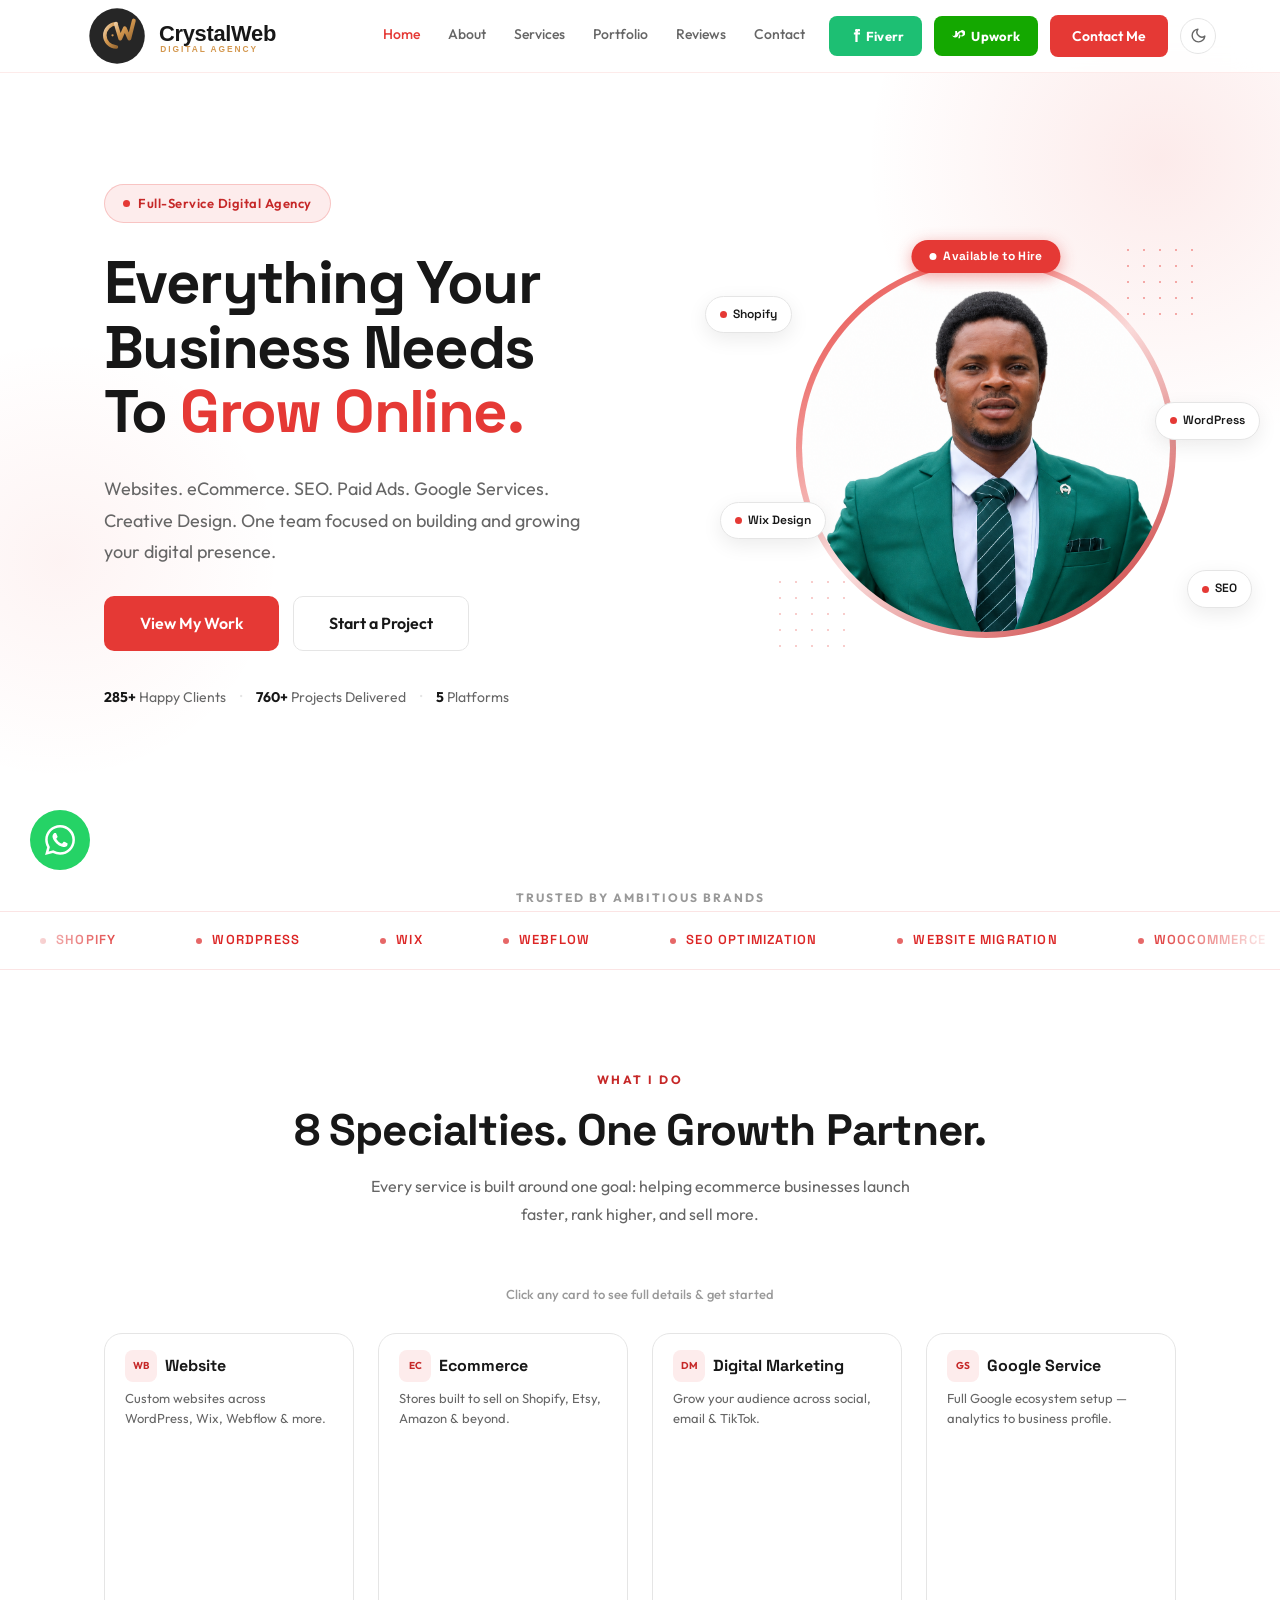
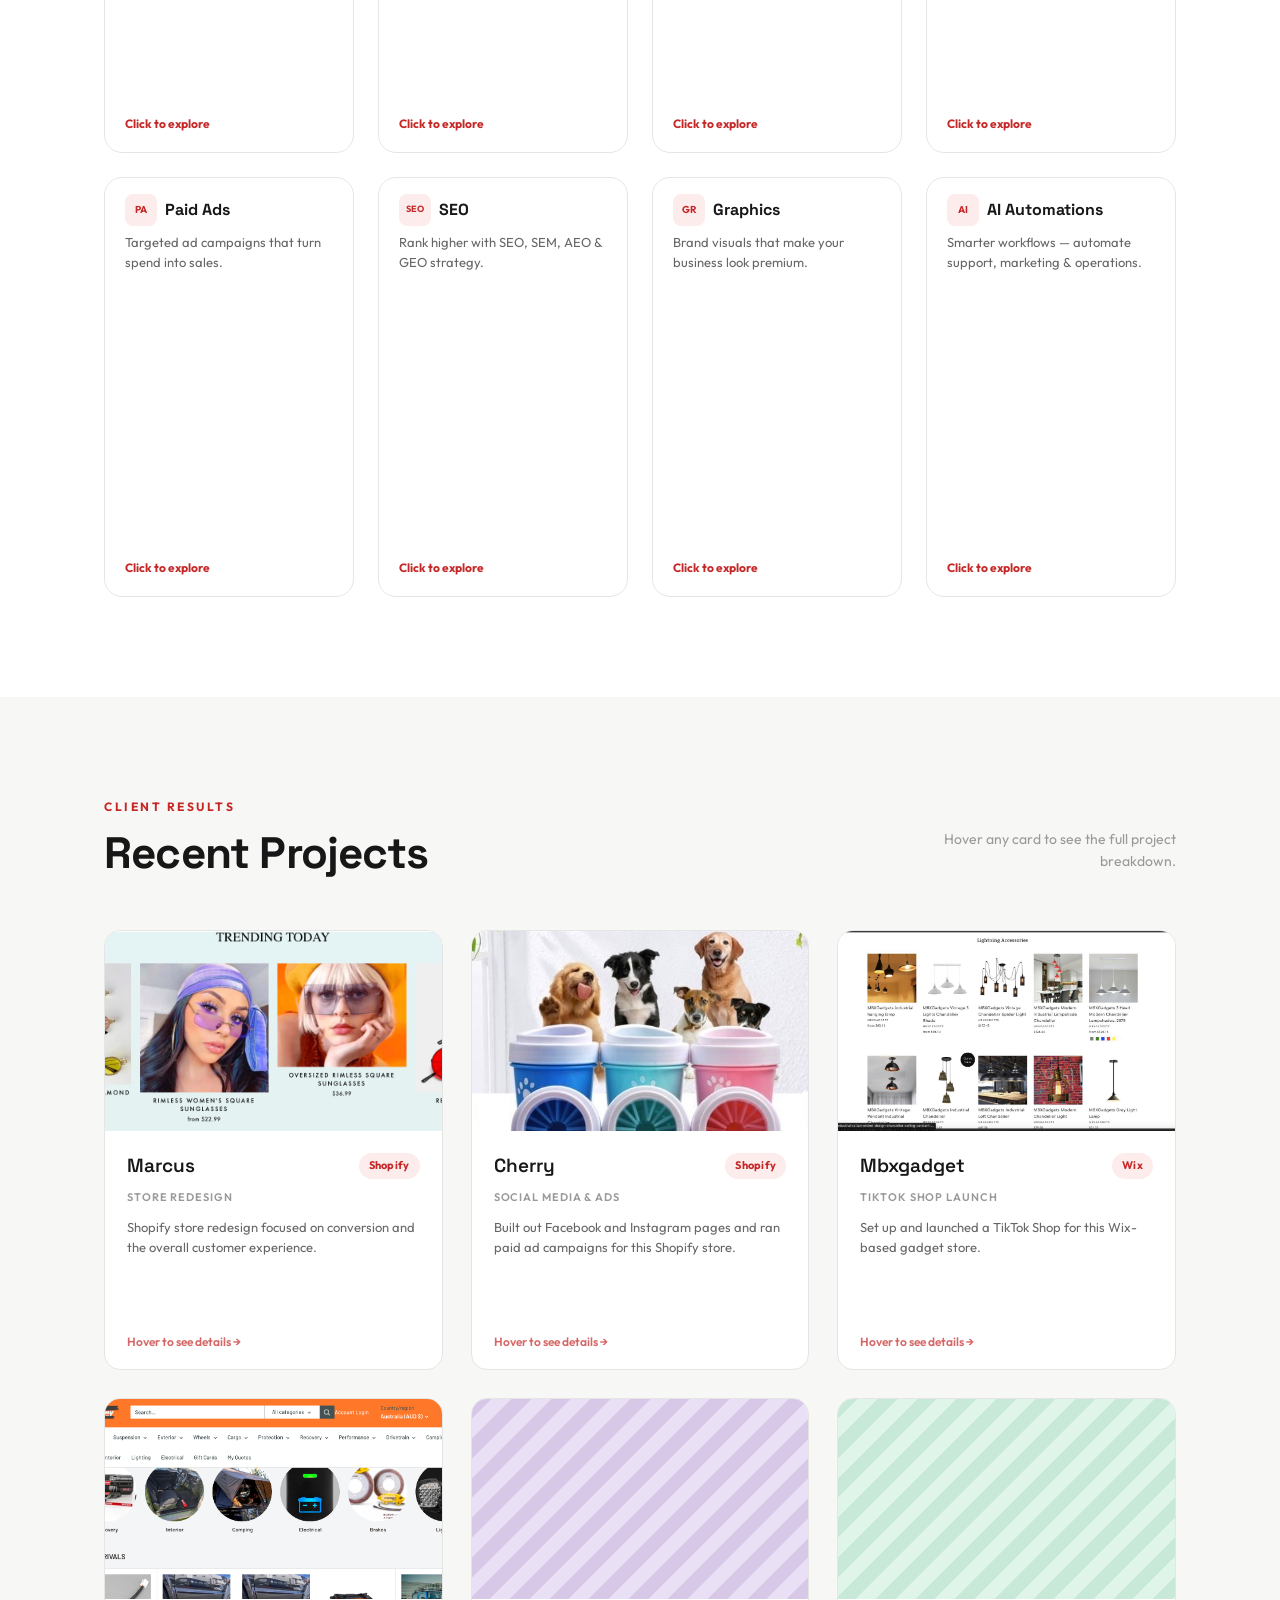
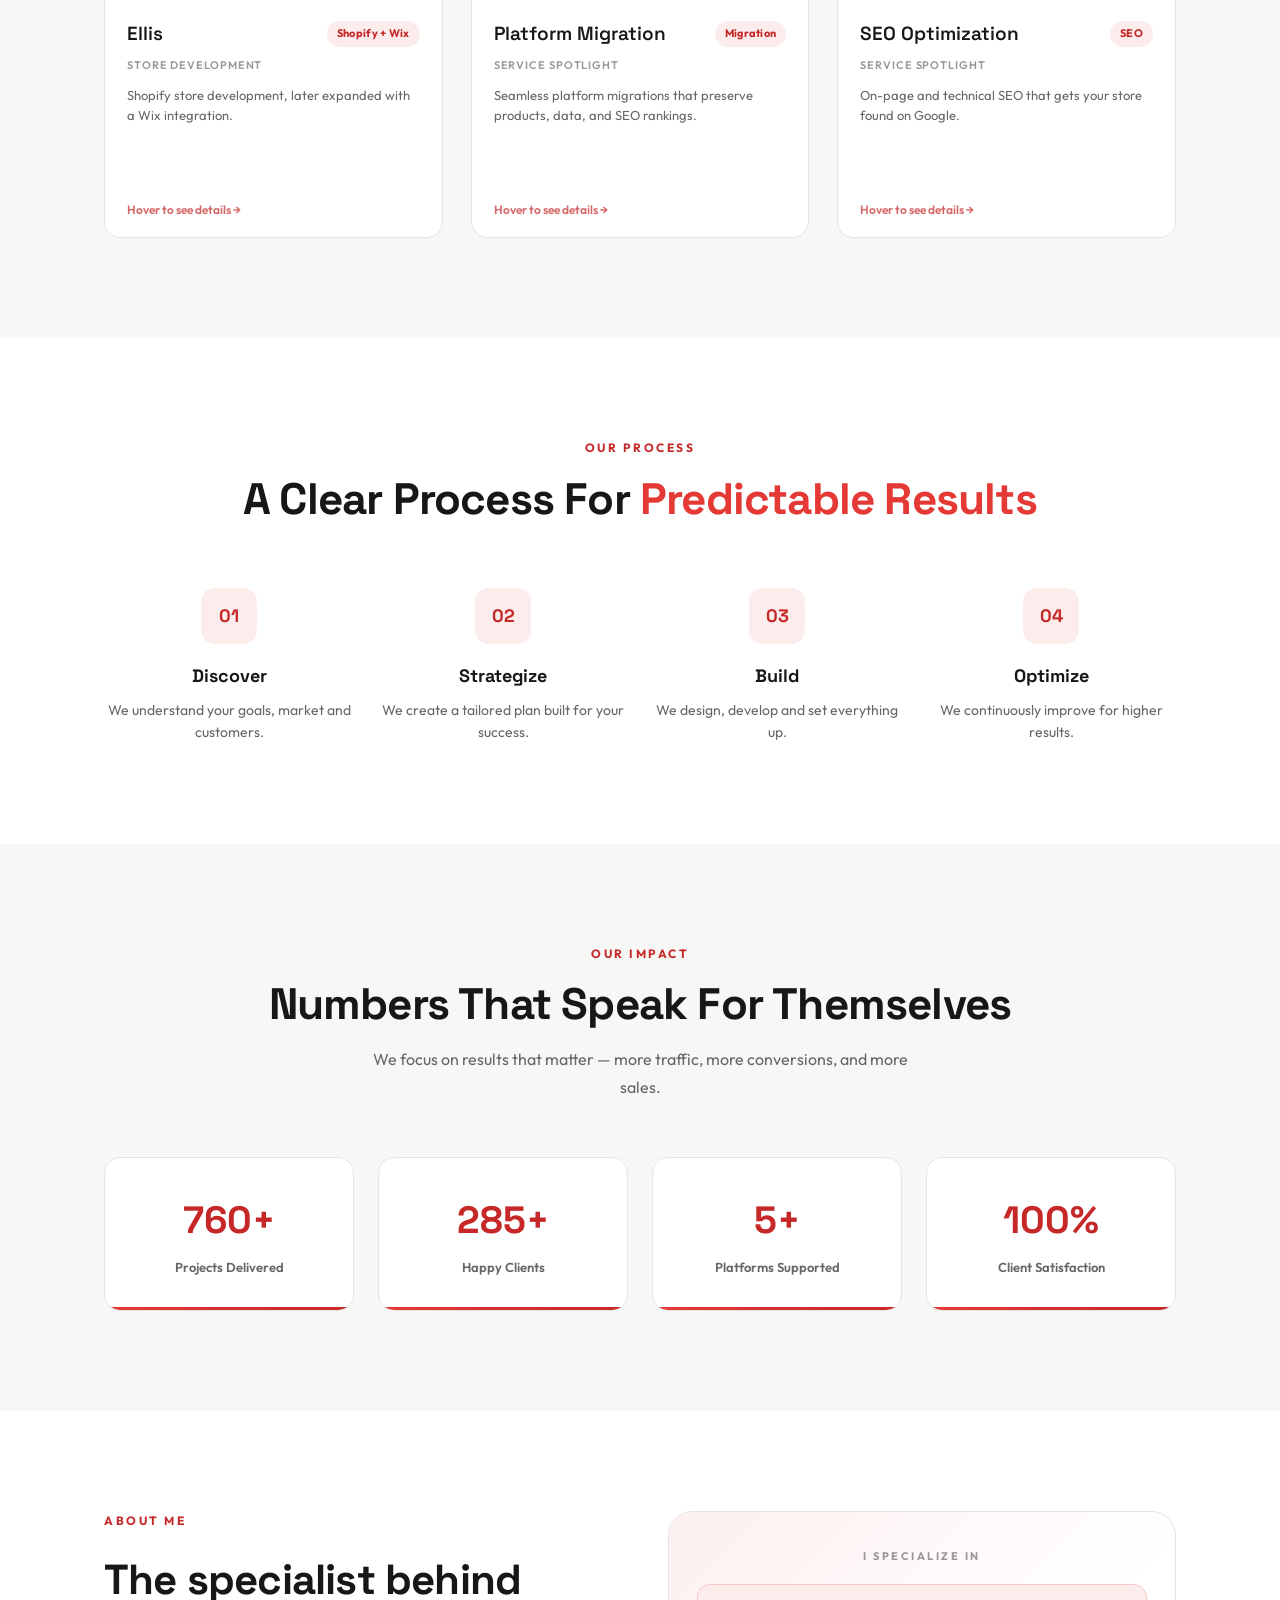
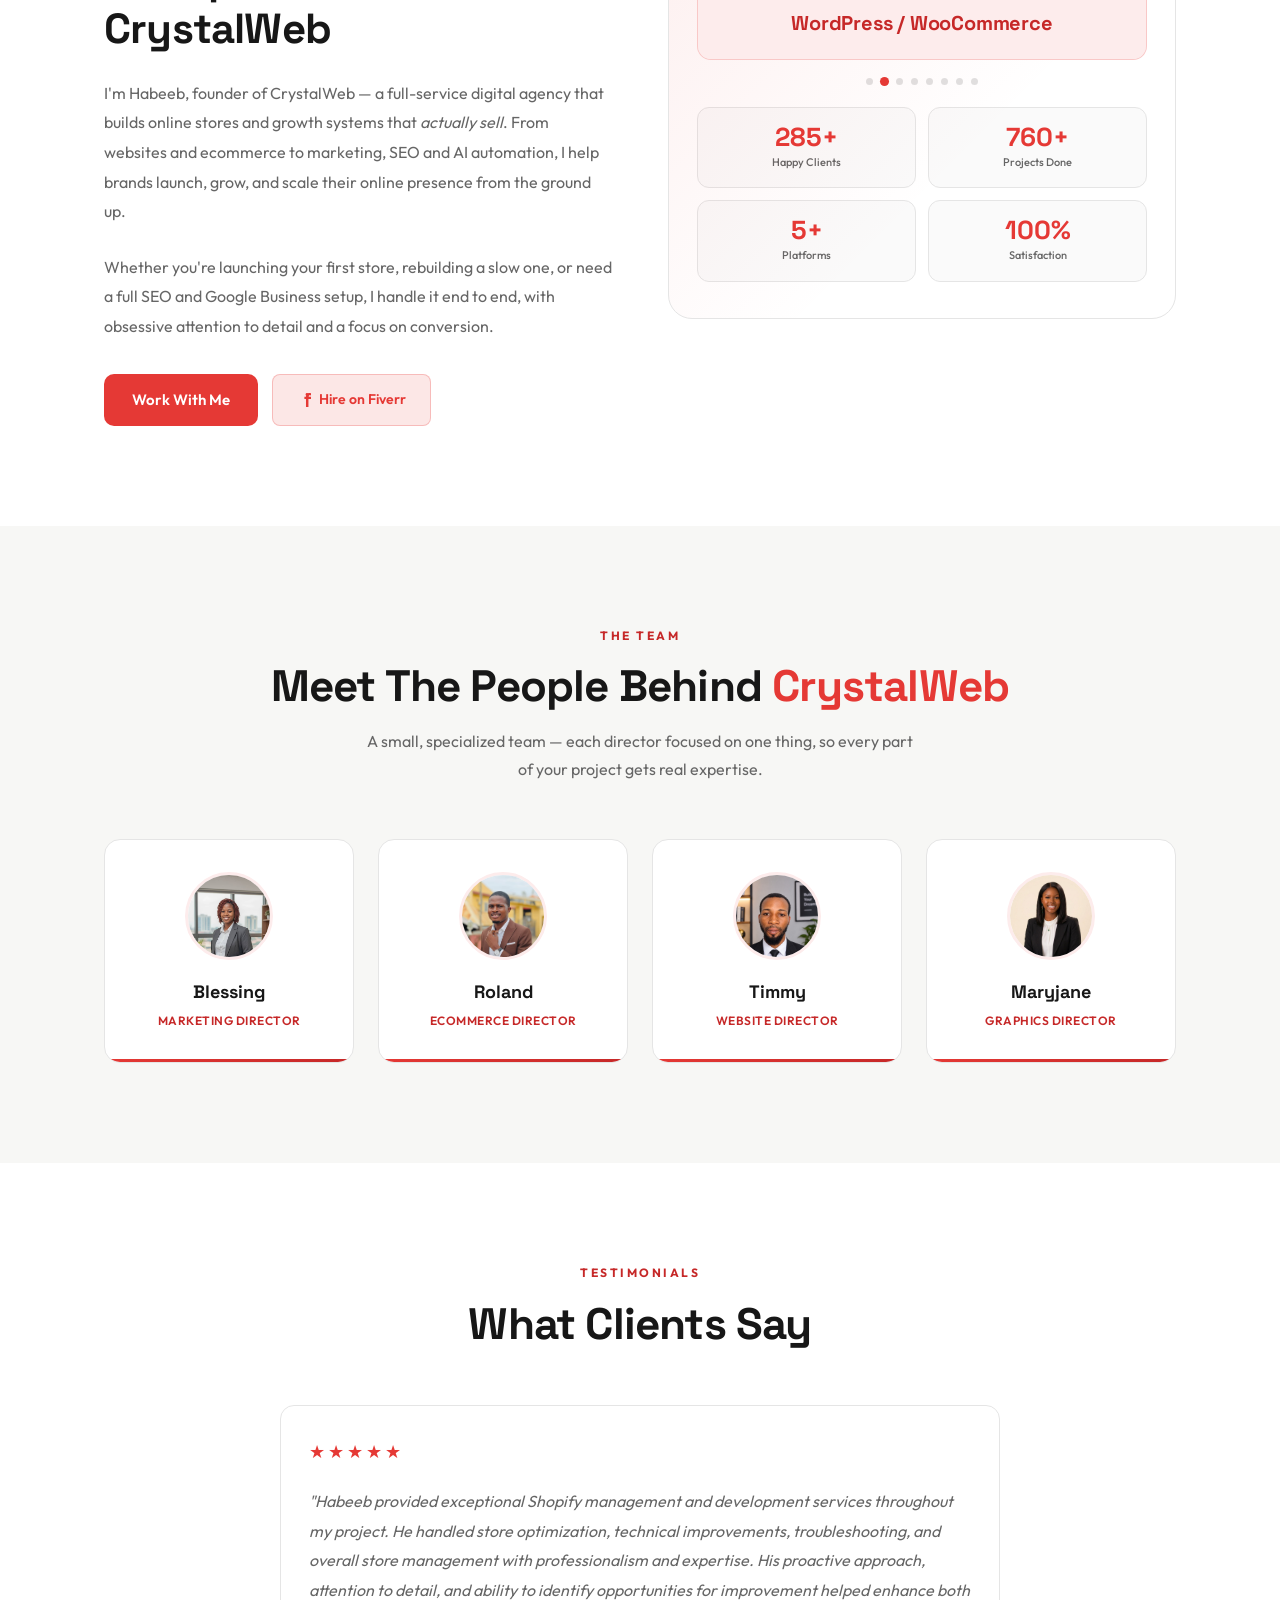
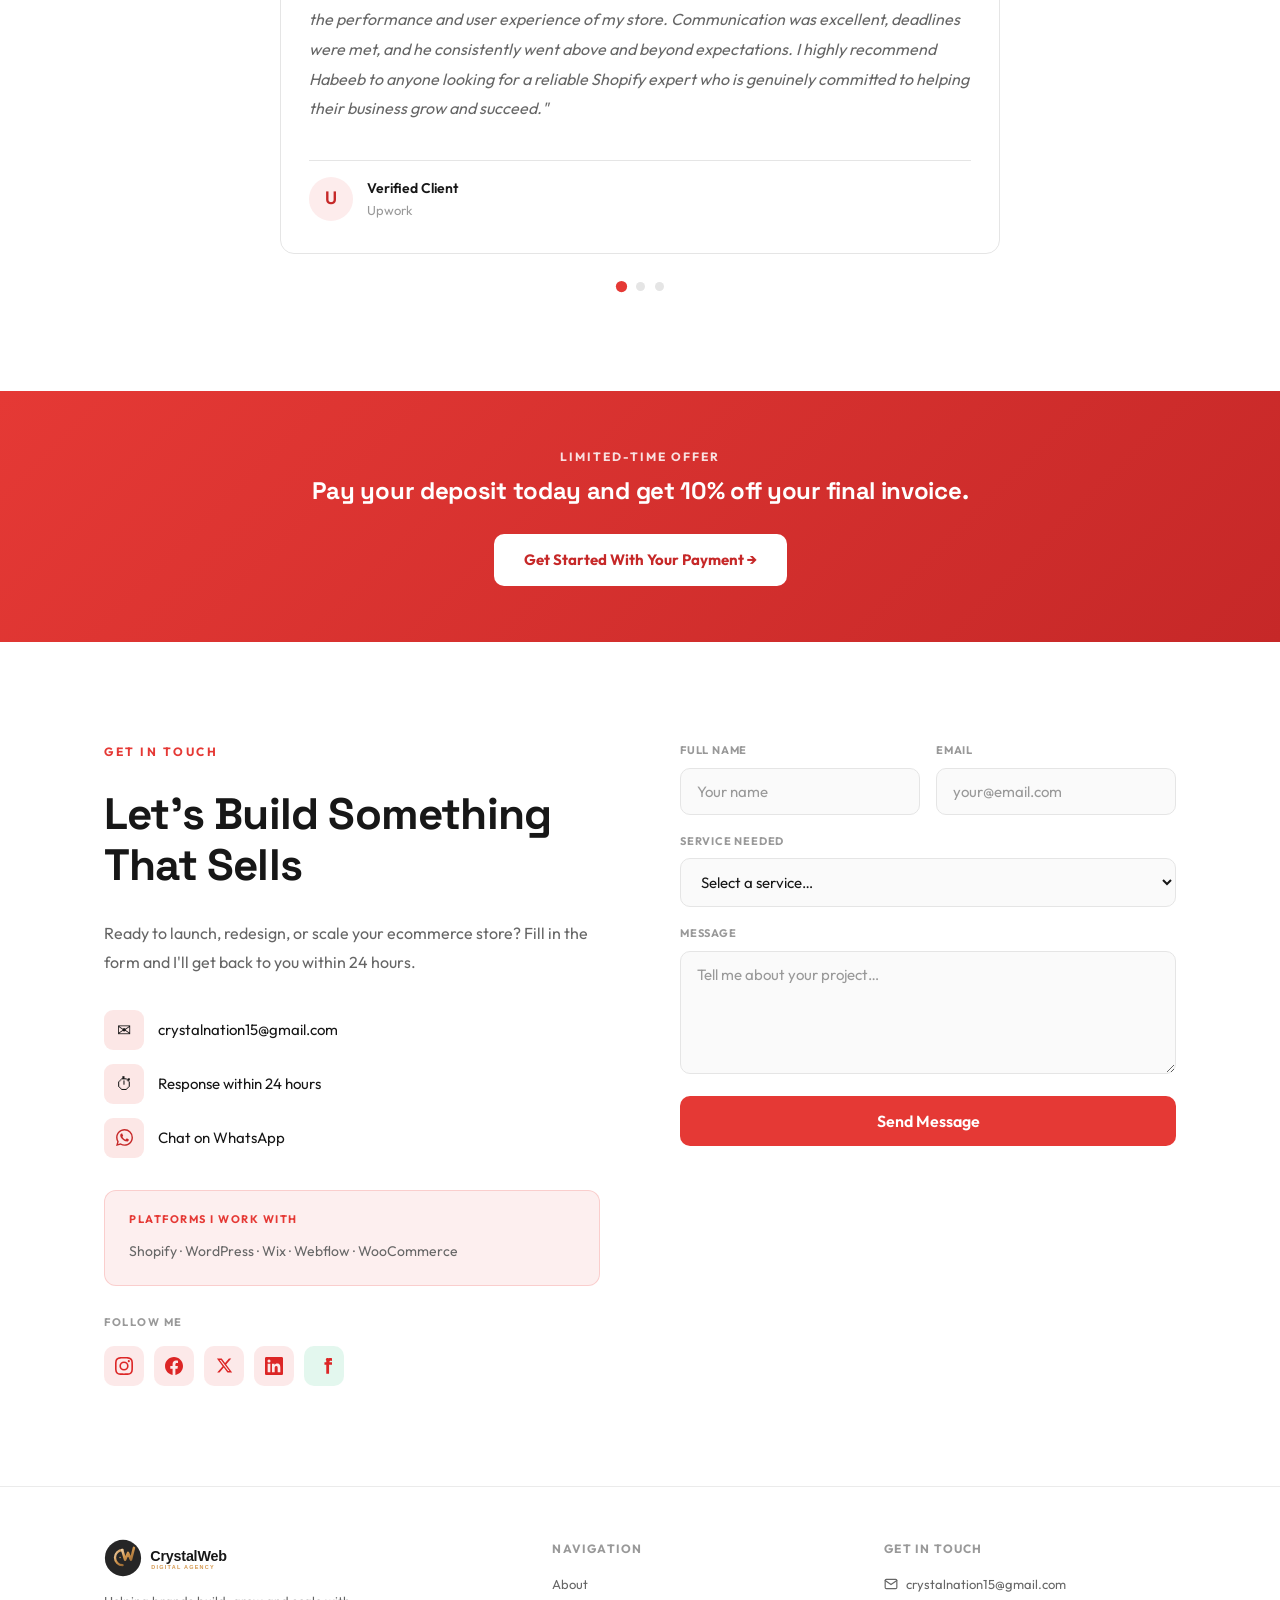
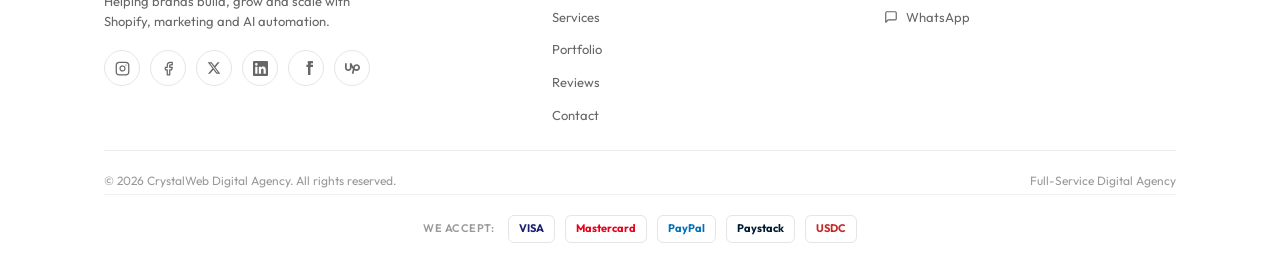
==== index.html @ 4394d4ea "Update homepage title/description for full-service positioning" ====
<!DOCTYPE html>
<html lang="en">
<head>
<!-- Google tag (gtag.js) -->
<script async src="https://www.googletagmanager.com/gtag/js?id=G-D6G44X7YRD"></script>
<script>
  window.dataLayer = window.dataLayer || [];
  function gtag(){dataLayer.push(arguments);}
  gtag('js', new Date());
  gtag('config', 'G-D6G44X7YRD');
</script>
  <meta charset="utf-8">
  <meta name="viewport" content="width=device-width, initial-scale=1">
  <meta name="google-site-verification" content="z6cYnwtEwwQdYoSHBGLnOrNvPSK0jGsG2psbPJepM-Q">
    <title>CrystalWeb Digital Agency | Websites, Shopify & AI Automation</title>
  <meta name="description" content="CrystalWeb — full-service digital agency building websites, Shopify stores & AI automation that converts. 285+ clients, 760+ projects delivered.">
  <meta name="keywords" content="ecommerce web design, Shopify store design, WordPress website, Wix design, Webflow, web design agency, online store, Nigeria web designer">
  <meta name="author" content="Habeeb Falade - CrystalWeb Digital Agency">
  <meta name="robots" content="index, follow">
  <link rel="canonical" href="https://crystalweb.tech/">

  <!-- Open Graph (Facebook, WhatsApp, LinkedIn previews) -->
  <meta property="og:type" content="website">
  <meta property="og:url" content="https://crystalweb.tech/">
  <meta property="og:title" content="CrystalWeb Digital Agency | Websites, Shopify & AI Automation">
  <meta property="og:description" content="CrystalWeb — full-service digital agency building websites, Shopify stores & AI automation that converts. 285+ clients, 760+ projects delivered.">
  <meta property="og:image" content="https://crystalweb.tech/assets/photo.jpg">
  <meta property="og:site_name" content="CrystalWeb Digital Agency">

  <!-- Twitter Card -->
  <meta name="twitter:card" content="summary_large_image">
  <meta name="twitter:site" content="@officialHB31">
  <meta name="twitter:title" content="CrystalWeb Digital Agency | Websites, Shopify & AI Automation">
  <meta name="twitter:description" content="CrystalWeb — full-service digital agency building websites, Shopify stores & AI automation that converts. 285+ clients, 760+ projects delivered.">
  <meta name="twitter:image" content="https://crystalweb.tech/assets/photo.jpg">

  <!-- Favicon: uses your logo -->
  <link rel="icon" type="image/svg+xml" href="assets/logo.svg">
  <link rel="manifest" href="manifest.json">
  <meta name="theme-color" content="#E53935">
  <link rel="apple-touch-icon" href="assets/icons/icon-180.png">
  <meta name="apple-mobile-web-app-capable" content="yes">
  <meta name="apple-mobile-web-app-status-bar-style" content="black-translucent">
  <meta name="apple-mobile-web-app-title" content="CrystalWeb">

  <!-- Fonts: Space Grotesk (headings) + Outfit (body) -->
  <link rel="preconnect" href="https://fonts.googleapis.com">
  <link rel="preconnect" href="https://fonts.gstatic.com" crossorigin>
  <link href="https://fonts.googleapis.com/css2?family=Space+Grotesk:wght@400;500;600;700&family=Outfit:wght@300;400;500;600&display=swap" rel="stylesheet">

  <style>
    /* ===== RESET & TOKENS ===== */
    *, *::before, *::after { box-sizing: border-box; margin: 0; padding: 0; }
    html { scroll-behavior: smooth; }

    :root {
      --green:        #E53935;
      --green-dark:   #C62828;
      --green-deep:   #A61B1B;
      --green-light:  #FDECEC;
      --green-border: #E5E5E5;
      --cta:          #E53935;
      --cta-hover:    #C62828;
      --cta-light:    #FDECEC;
      --dark:         #262626;
      --dark-2:       #333333;
      --text:         #171717;
      --text-muted:   #666666;
      --text-lighter: #999999;
      --bg:           #FFFFFF;
      --bg-alt:       #F7F7F5;
      --card-bg:      #fff;
    }

    body {
      font-family: 'Outfit', sans-serif;
      background: var(--bg);
      color: var(--text);
      -webkit-font-smoothing: antialiased;
      line-height: 1.6;
    }
    h1, h2, h3, h4, h5 { font-family: 'Space Grotesk', sans-serif; }
    ::selection { background: var(--green); color: #fff; }
    input, textarea, select, button { font-family: inherit; }

    /* ===== ANIMATIONS ===== */
    @keyframes pulse-dot {
      0%, 100% { opacity: 1; transform: scale(1); }
      50% { opacity: 0.6; transform: scale(1.4); }
    }
    @keyframes float-badge {
      0%, 100% { transform: translateY(0); }
      50% { transform: translateY(-8px); }
    }
    @keyframes marquee-scroll {
      0% { transform: translateX(0); }
      100% { transform: translateX(-50%); }
    }
    @keyframes shimmer {
      0% { left: -100%; }
      100% { left: 100%; }
    }
    @keyframes whatsapp-pulse {
      0%, 100% { box-shadow: 0 6px 24px rgba(37,211,102,0.45), 0 0 0 0 rgba(37,211,102,0.4); }
      70% { box-shadow: 0 6px 24px rgba(37,211,102,0.45), 0 0 0 14px rgba(37,211,102,0); }
    }
    @keyframes fade-up {
      from { opacity: 0; transform: translateY(30px); }
      to   { opacity: 1; transform: translateY(0); }
    }

    /* ===== NAV ===== */
    .nav-link {
      color: var(--text-muted);
      text-decoration: none;
      font-size: 14px;
      font-weight: 500;
      transition: color 0.2s;
      position: relative;
      padding-bottom: 3px;
    }
    .nav-link::after {
      content: '';
      position: absolute;
      bottom: 0; left: 0;
      width: 0; height: 2px;
      background: var(--green);
      border-radius: 2px;
      transition: width 0.3s ease;
    }
    .nav-link:hover { color: var(--green); }
    .nav-link:hover::after { width: 100%; }

    .nav-cta {
      background: var(--cta);
      color: #fff;
      padding: 10px 22px;
      border-radius: 8px;
      text-decoration: none;
      font-size: 14px;
      font-weight: 600;
      flex-shrink: 0;
      position: relative;
      overflow: hidden;
      transition: background 0.25s, box-shadow 0.25s;
    }
    .nav-cta::before {
      content: '';
      position: absolute;
      top: 0; left: -100%;
      width: 60%; height: 100%;
      background: linear-gradient(90deg, transparent, rgba(255,255,255,0.28), transparent);
      transition: left 0.55s ease;
    }
    .nav-cta:hover { background:var(--cta-hover);color:#fff; box-shadow: 0 4px 18px rgba(229,57,53,0.35); }
    .nav-cta:hover::before { left: 150%; }

    .fiverr-btn {
      display: inline-flex;
      align-items: center;
      gap: 6px;
      background: #1DBF73;
      color: #fff;
      padding: 10px 18px;
      border-radius: 8px;
      text-decoration: none;
      font-size: 13px;
      font-weight: 700;
      letter-spacing: 0.3px;
      transition: background 0.2s, box-shadow 0.2s;
      position: relative;
      overflow: hidden;
    }
    .fiverr-btn::before {
      content: '';
      position: absolute;
      top: 0; left: -100%;
      width: 60%; height: 100%;
      background: linear-gradient(90deg, transparent, rgba(255,255,255,0.28), transparent);
      transition: left 0.55s ease;
    }
    .fiverr-btn:hover { background: #17a862; box-shadow: 0 4px 14px rgba(29,191,115,0.4); }
    .fiverr-btn:hover::before { left: 150%; }
    .upwork-btn {
      display: inline-flex;
      align-items: center;
      gap: 6px;
      background: #14a800;
      color: #fff;
      padding: 10px 18px;
      border-radius: 8px;
      text-decoration: none;
      font-size: 13px;
      font-weight: 700;
      letter-spacing: 0.3px;
      transition: background 0.2s, box-shadow 0.2s;
      position: relative;
      overflow: hidden;
    }
    .upwork-btn:hover { background: #0d7a00; box-shadow: 0 4px 14px rgba(20,168,0,0.4); }

    /* ===== BUTTONS ===== */
    .btn {
      position: relative;
      overflow: hidden;
      display: inline-block;
      text-decoration: none;
      font-family: 'Outfit', sans-serif;
      font-weight: 600;
      border: none;
      cursor: pointer;
      transition: background 0.25s, color 0.25s, border-color 0.25s, transform 0.15s, box-shadow 0.25s;
    }
    .btn::before {
      content: '';
      position: absolute;
      top: 0; left: -100%;
      width: 60%; height: 100%;
      background: linear-gradient(90deg, transparent, rgba(255,255,255,0.28), transparent);
      transition: left 0.55s ease;
    }
    .btn:hover::before { left: 150%; }
    .btn:active { transform: scale(0.97); }

    .btn-primary {
      background: var(--cta);
      color: #fff;
      padding: 15px 36px;
      border-radius: 10px;
      font-size: 16px;
    }
    .btn-primary:hover {
      background:var(--cta-hover);color:#fff;
      box-shadow: 0 8px 28px rgba(229,57,53,0.38);
    }

    .btn-outline {
      background: transparent;
      color: var(--text);
      padding: 14px 35px;
      border-radius: 10px;
      border: 1.5px solid var(--green-border);
      font-size: 16px;
    }
    .btn-outline:hover {
      border-color: var(--green);
      color: var(--green);
      background: var(--green-light);
    }

    .btn-submit {
      background: var(--cta);
      color: #fff;
      padding: 15px 32px;
      border-radius: 10px;
      border: none;
      font-size: 16px;
      font-weight: 600;
      cursor: pointer;
      width: 100%;
      margin-top: 4px;
      position: relative;
      overflow: hidden;
      transition: background 0.25s, box-shadow 0.25s;
    }
    .btn-submit::before {
      content: '';
      position: absolute;
      top: 0; left: -100%;
      width: 60%; height: 100%;
      background: linear-gradient(90deg, transparent, rgba(255,255,255,0.28), transparent);
      transition: left 0.55s ease;
    }
    .btn-submit:hover { background:var(--cta-hover);color:#fff; box-shadow: 0 8px 28px rgba(229,57,53,0.38); }
    .btn-submit:hover::before { left: 150%; }

    .btn-contact-alt {
      display: inline-flex;
      align-items: center;
      gap: 8px;
      background: rgba(229,57,53,0.12);
      color: var(--green);
      padding: 12px 24px;
      border-radius: 8px;
      text-decoration: none;
      font-size: 14px;
      font-weight: 600;
      border: 1px solid rgba(229,57,53,0.25);
      transition: background 0.2s, color 0.2s;
    }
    .btn-contact-alt:hover { background: var(--green); color: #fff; }

    /* ===== MARQUEE ===== */
    .marquee-wrapper {
      background: #fff;
      overflow: hidden;
      position: relative;
      border-top: 1px solid rgba(220,38,38,0.12);
      border-bottom: 1px solid rgba(220,38,38,0.12);
    }
    .marquee-wrapper::before,
    .marquee-wrapper::after {
      content: '';
      position: absolute;
      top: 0; bottom: 0;
      width: 140px;
      z-index: 2;
      pointer-events: none;
    }
    .marquee-wrapper::before { left: 0; background: linear-gradient(to right, #fff, transparent); }
    .marquee-wrapper::after  { right: 0; background: linear-gradient(to left,  #fff, transparent); }

    .marquee-track {
      display: flex;
      width: max-content;
      animation: marquee-scroll 28s linear infinite;
    }
    .marquee-track:hover { animation-play-state: paused; }

    .marquee-item {
      display: flex;
      align-items: center;
      gap: 10px;
      padding: 18px 40px;
      white-space: nowrap;
      font-family: 'Space Grotesk', sans-serif;
      font-size: 13px;
      font-weight: 600;
      color: #dc2626;
      letter-spacing: 1.2px;
      text-transform: uppercase;
      transition: color 0.25s;
    }
    .marquee-item:hover { color: #991b1b; cursor: default; }

    .marquee-sep {
      width: 6px; height: 6px;
      background: #dc2626;
      border-radius: 50%;
      flex-shrink: 0;
      opacity: 0.7;
    }

    /* ===== SERVICE CARDS ===== */
    .service-card {
      background: var(--card-bg);
      border: 1px solid var(--green-border);
      border-radius: 14px;
      padding: 28px 22px;
      display: flex;
      flex-direction: column;
      gap: 16px;
      transition: box-shadow 0.3s, border-color 0.3s, transform 0.3s;
    }
    .service-card:hover {
      box-shadow: 0 14px 40px rgba(229,57,53,0.14);
      border-color: var(--green);
      transform: translateY(-5px);
    }

    /* ===== FLIP CARDS ===== */
    .flip-card {
      perspective: 1100px;
      height: 440px;
      min-width: 0;
    }
    .flip-card-inner {
      position: relative;
      width: 100%;
      height: 100%;
      transition: transform 0.7s cubic-bezier(0.4, 0.2, 0.2, 1);
      transform-style: preserve-3d;
    }
    .flip-card:hover .flip-card-inner {
      transform: rotateY(180deg);
    }
    .flip-card-front,
    .flip-card-back {
      position: absolute;
      inset: 0;
      backface-visibility: hidden;
      -webkit-backface-visibility: hidden;
      border-radius: 16px;
      overflow: hidden;
    }
    .flip-card-front {
      background: var(--card-bg);
      border: 1px solid var(--green-border);
      display: flex;
      flex-direction: column;
    }
    .flip-card-back {
      background: linear-gradient(145deg, var(--dark) 0%, #0f2720 100%);
      transform: rotateY(180deg);
      display: flex;
      flex-direction: column;
      justify-content: center;
      padding: 36px 30px;
      gap: 18px;
      border: 1px solid rgba(229,57,53,0.2);
    }

    /* ===== TESTIMONIALS ===== */
    .testimonial-card {
      background: var(--card-bg);
      border: 1px solid var(--green-border);
      border-radius: 14px;
      padding: 32px 28px;
      display: flex;
      flex-direction: column;
      gap: 20px;
      transition: box-shadow 0.3s, transform 0.3s;
    }
    .testimonial-card:hover {
      box-shadow: 0 14px 40px rgba(229,57,53,0.12);
      transform: translateY(-5px);
    }

    /* ===== PHOTO FRAME ===== */
    .photo-outer {
      position: relative;
      padding: 28px 28px 28px 12px;
    }
    /* Offset frame behind photo */
    .photo-outer::before {
      content: '';
      position: absolute;
      top: 12px; left: -6px;
      right: 42px; bottom: 42px;
      border: 2.5px solid var(--green);
      border-radius: 24px;
      z-index: 0;
      opacity: 0.35;
    }
    /* Gradient ring */
    .photo-frame-ring {
      position: relative;
      z-index: 1;
      border-radius: 22px;
      padding: 4px;
      background: linear-gradient(140deg, var(--green) 0%, rgba(229,57,53,0.1) 50%, var(--green-dark) 100%);
    }
    .photo-img {
      width: 100%;
      aspect-ratio: 3/4;
      border-radius: 19px;
      object-fit: cover;
      object-position: center top;
      display: block;
    }
    .photo-placeholder-inner {
      width: 100%;
      aspect-ratio: 3/4;
      border-radius: 19px;
      background: repeating-linear-gradient(135deg, #C8E8D8 0px, #C8E8D8 14px, #E0F5EA 14px, #E0F5EA 28px);
      display: flex;
      align-items: center;
      justify-content: center;
    }
    /* Photo background picker */
    .photo-bg-picker {
      display: flex;
      gap: 8px;
      justify-content: center;
      align-items: center;
      margin-top: 14px;
      flex-wrap: wrap;
    }
    .photo-bg-label {
      font-size: 11px;
      font-weight: 600;
      color: var(--text-muted);
      letter-spacing: 0.5px;
      text-transform: uppercase;
    }
    .photo-bg-swatch {
      width: 24px;
      height: 24px;
      border-radius: 50%;
      cursor: pointer;
      border: 2px solid rgba(0,0,0,0.12);
      transition: transform 0.18s, box-shadow 0.18s;
      flex-shrink: 0;
    }
    .photo-bg-swatch:hover { transform: scale(1.22); box-shadow: 0 0 0 2px var(--green); }
    .photo-bg-swatch.active { box-shadow: 0 0 0 3px var(--green); transform: scale(1.1); }

    /* Dot grid top-right */
    .photo-dots-tr {
      position: absolute;
      top: 0; right: 4px;
      width: 72px; height: 72px;
      background-image: radial-gradient(var(--green) 1.5px, transparent 1.5px);
      background-size: 13px 13px;
      opacity: 0.35;
      z-index: 2;
    }
    /* Dot grid bottom-left */
    .photo-dots-bl {
      position: absolute;
      bottom: 8px; left: -4px;
      width: 56px; height: 56px;
      background-image: radial-gradient(var(--green) 1.5px, transparent 1.5px);
      background-size: 12px 12px;
      opacity: 0.25;
      z-index: 2;
    }
    /* Decorative circle */
    .photo-circle {
      position: absolute;
      top: 28px; left: -16px;
      width: 32px; height: 32px;
      background: var(--green);
      border-radius: 50%;
      z-index: 3;
      opacity: 0.75;
      animation: float-badge 4s ease-in-out infinite;
    }
    /* Decorative square */
    .photo-square {
      position: absolute;
      bottom: 72px; right: 8px;
      width: 22px; height: 22px;
      background: var(--green-dark);
      border-radius: 5px;
      transform: rotate(18deg);
      z-index: 3;
      opacity: 0.55;
      animation: float-badge 5s ease-in-out infinite reverse;
    }
    /* Stats badge */
    .photo-badge {
      position: absolute;
      bottom: 50px; right: -20px;
      background: #fff;
      border-radius: 16px;
      padding: 16px 22px;
      box-shadow: 0 14px 44px rgba(229,57,53,0.2);
      display: flex;
      flex-direction: column;
      gap: 3px;
      z-index: 4;
      animation: float-badge 4.5s ease-in-out infinite;
    }

    /* ===== FORM ===== */
    .form-input {
      background: rgba(0,0,0,0.02);
      border: 1px solid var(--green-border);
      border-radius: 10px;
      padding: 13px 16px;
      font-size: 15px;
      color: var(--text);
      outline: none;
      width: 100%;
      transition: border-color 0.2s;
      font-family: 'Outfit', sans-serif;
    }
    .form-input:focus { border-color: rgba(229,57,53,0.5); }
    .form-input::placeholder { color: var(--text-lighter); }

    .form-select {
      background: rgba(0,0,0,0.02);
      border: 1px solid var(--green-border);
      border-radius: 10px;
      padding: 13px 16px;
      font-size: 15px;
      color: var(--text);
      outline: none;
      width: 100%;
      cursor: pointer;
      font-family: 'Outfit', sans-serif;
      transition: border-color 0.2s;
    }
    .form-select:focus { border-color: rgba(229,57,53,0.5); }

    /* ===== SOCIAL ICONS ===== */
    .social-icon {
      width: 40px; height: 40px;
      border-radius: 10px;
      background: rgba(220,38,38,0.1);
      display: inline-flex;
      align-items: center;
      justify-content: center;
      text-decoration: none;
      color: #dc2626;
      transition: background 0.2s, color 0.2s, transform 0.2s;
      flex-shrink: 0;
    }
    .social-icon:hover {
      background: #dc2626;
      color: #fff;
      transform: translateY(-3px);
    }

    /* ===== FOOTER LINKS ===== */
    .footer-link {
      font-size: 13px;
      color: var(--text-muted);
      text-decoration: none;
      transition: color 0.2s;
    }
    .footer-link:hover { color: var(--green); }

    /* ===== FLOATING WHATSAPP ===== */
    .whatsapp-float {
      position: fixed;
      bottom: 30px; left:30px;
      width: 60px; height: 60px;
      background: #25D366;
      border-radius: 50%;
      display: flex;
      align-items: center;
      justify-content: center;
      text-decoration: none;
      z-index: 990;
      animation: whatsapp-pulse 2.5s ease-in-out infinite;
      transition: transform 0.3s;
    }
    .whatsapp-float:hover {
      transform: scale(1.12);
      animation: none;
      box-shadow: 0 10px 36px rgba(37,211,102,0.6);
    }
    /* Tooltip label */
    .whatsapp-float::after {
      content: 'Chat on WhatsApp';
      position: absolute;
      right: 70px;
      background: var(--dark);
      color: #fff;
      font-family: 'Outfit', sans-serif;
      font-size: 13px;
      font-weight: 500;
      padding: 6px 12px;
      border-radius: 8px;
      white-space: nowrap;
      opacity: 0;
      pointer-events: none;
      transition: opacity 0.2s;
    }
    .whatsapp-float:hover::after { opacity: 1; }

    /* ===== PROJECT DETAIL LINK ===== */
    .project-detail-link {
      display: inline-flex;
      align-items: center;
      gap: 6px;
      font-size: 14px;
      font-weight: 600;
      color: var(--green);
      text-decoration: none;
      transition: gap 0.2s;
    }
    .project-detail-link:hover { gap: 10px; }

    /* ===== INLINE EDITOR ===== */
    #cw-photo-wrap:hover .cw-photo-overlay { opacity: 1 !important; }
    #cw-photo-wrap:hover { outline: 3px solid var(--green); outline-offset: 3px; }
    .cw-logo-wrap:hover { opacity: 0.85; }

    /* ===== HERO TWO-COLUMN ===== */
    .hero-section { min-height:600px; height:100vh; max-height:860px; background:var(--bg); position:relative; overflow:hidden; display:flex; align-items:center; padding:96px 0 60px; }
    .hero-blob { position:absolute; border-radius:50%; pointer-events:none; }
    .hero-blob-1 { top:-160px; right:-200px; width:640px; height:640px; background:radial-gradient(circle,rgba(229,57,53,0.1) 0%,transparent 65%); }
    .hero-blob-2 { bottom:60px; left:-180px; width:480px; height:480px; background:radial-gradient(circle,rgba(229,57,53,0.06) 0%,transparent 65%); }
    .hero-two-col { max-width:1200px; margin:0 auto; padding:0 64px; display:grid; grid-template-columns:1fr 1fr; gap:56px; align-items:center; width:100%; position:relative; z-index:1; }
    .hero-text-col { display:flex; flex-direction:column; gap:28px; }
    .hero-badge-pill { display:inline-flex; align-items:center; gap:8px; background:var(--green-light); color:var(--green-dark); padding:8px 18px; border-radius:100px; font-size:13px; font-weight:600; letter-spacing:0.5px; border:1px solid rgba(229,57,53,0.22); align-self:flex-start; }
    .pulse-dot { width:7px; height:7px; background:var(--green); border-radius:50%; display:inline-block; animation:pulse-dot 2s ease-in-out infinite; }
    .hero-sub { font-size:18px; color:var(--text-muted); line-height:1.75; max-width:500px; }
    .hero-mini-stats { display:flex; align-items:center; gap:14px; padding-top:4px; flex-wrap:wrap; }
    .hero-mini-stat { font-size:14px; color:var(--text-muted); }
    .hero-mini-stat strong { color:var(--text); font-weight:700; }
    .hero-mini-sep { color:var(--green-border); font-size:18px; }
    .hero-photo-col { display:flex; justify-content:flex-end; align-items:center; }
    .hero-photo-outer { position:relative; width:100%; max-width:380px; }
    .hero-dot-grid-tr { position:absolute; top:-16px; right:-24px; width:80px; height:80px; background-image:radial-gradient(var(--green) 1.5px,transparent 1.5px); background-size:16px 16px; opacity:0.4; z-index:0; pointer-events:none; }
    .hero-dot-grid-bl { position:absolute; bottom:-16px; left:-24px; width:80px; height:80px; background-image:radial-gradient(var(--green) 1.5px,transparent 1.5px); background-size:16px 16px; opacity:0.25; z-index:0; pointer-events:none; }
    .hero-photo-ring { position:relative; z-index:1; border-radius:50%; padding:6px; background:linear-gradient(140deg,var(--green) 0%,rgba(229,57,53,0.15) 50%,var(--green-dark) 100%); animation:ring-pulse 3.5s ease-in-out infinite; }
    @keyframes ring-pulse { 0%,100% { box-shadow:0 0 0 0 rgba(229,57,53,0.25),0 24px 60px rgba(229,57,53,0.15); } 50% { box-shadow:0 0 0 16px rgba(229,57,53,0),0 24px 60px rgba(229,57,53,0.22); } }
    .hero-photo-img { width:100%; aspect-ratio:1/1; border-radius:50%; object-fit:cover; object-position:center 15%; display:block; }
    .hero-photo-placeholder { width:100%; aspect-ratio:1/1; border-radius:50%; background:repeating-linear-gradient(135deg,#C8E8D8 0px,#C8E8D8 14px,#E0F5EA 14px,#E0F5EA 28px); display:flex; align-items:center; justify-content:center; }
    .float-tag { position:absolute; background:#fff; border:1.5px solid var(--green-border); border-radius:30px; padding:8px 14px; font-family:'Space Grotesk',sans-serif; font-size:12px; font-weight:600; color:var(--text); display:flex; align-items:center; gap:6px; box-shadow:0 6px 20px rgba(0,0,0,0.08); white-space:nowrap; z-index:3; }
    .float-tag::before { content:''; width:7px; height:7px; background:var(--green); border-radius:50%; flex-shrink:0; }
    .float-tag-1 { top:10%; left:-24%; animation:float-badge 3.5s ease-in-out infinite; }
    .float-tag-2 { top:38%; right:-22%; animation:float-badge 3.5s ease-in-out infinite 0.7s; }
    .float-tag-3 { bottom:26%; left:-20%; animation:float-badge 3.5s ease-in-out infinite 1.4s; }
    .float-tag-4 { bottom:8%; right:-20%; animation:float-badge 3.5s ease-in-out infinite 2.1s; }

    /* ===== ABOUT HOME (Lottery + Stats) ===== */
    .about-home-grid { display:grid; grid-template-columns:1fr 1fr; gap:56px; align-items:start; }
    .lottery-wrap { background:#fff; border:1px solid var(--green-border); border-radius:24px; padding:36px 28px; display:flex; flex-direction:column; align-items:center; gap:18px; position:relative; overflow:hidden; }
    .lottery-wrap::before { content:''; position:absolute; inset:0; background:linear-gradient(135deg,rgba(229,57,53,0.08) 0%,transparent 60%); pointer-events:none; }
    .lottery-eyebrow { font-size:11px; font-weight:700; letter-spacing:2.5px; text-transform:uppercase; color:var(--text-lighter); }
    .lottery-window { width:100%; height:76px; overflow:hidden; position:relative; border-radius:14px; background:var(--green-light); border:1px solid rgba(229,57,53,0.2); }
    .lottery-window::before,.lottery-window::after { content:''; position:absolute; left:0; right:0; height:22px; z-index:2; pointer-events:none; }
    .lottery-window::before { top:0; background:linear-gradient(to bottom,var(--green-light),transparent); }
    .lottery-window::after { bottom:0; background:linear-gradient(to top,var(--green-light),transparent); }
    .lottery-reel { display:flex; flex-direction:column; transition:transform 0.6s cubic-bezier(0.68,-0.3,0.27,1.35); }
    .lottery-item { height:76px; display:flex; align-items:center; justify-content:center; font-family:"Space Grotesk",sans-serif; font-size:20px; font-weight:700; color:var(--green-dark); letter-spacing:-0.2px; text-align:center; padding:0 12px; }
    .lottery-dots { display:flex; gap:8px; }
    .lottery-dot { width:7px; height:7px; border-radius:50%; background:rgba(0,0,0,0.12); transition:background 0.3s,transform 0.3s; }
    .lottery-dot.ld-active { background:var(--green); transform:scale(1.3); }
    .lottery-grid-mini { width:100%; display:grid; grid-template-columns:1fr 1fr; gap:12px; margin-top:4px; }
    .lottery-mini-box { background:rgba(0,0,0,0.02); border-radius:12px; padding:16px 12px; text-align:center; border:1px solid var(--green-border); }
    .lottery-mini-num { font-family:'Space Grotesk',sans-serif; font-size:26px; font-weight:700; color:var(--green); line-height:1; }
    .lottery-mini-lbl { font-size:11px; color:var(--text-muted); margin-top:4px; font-weight:500; }

    /* ===== COUNT-UP STATS ===== */
    .stats-row { display:grid; grid-template-columns:repeat(4,1fr); gap:20px; margin-top:60px; }
    .stat-card { background:var(--card-bg); border-radius:16px; padding:24px 16px; text-align:center; border:1px solid var(--green-border); position:relative; overflow:hidden; transition:transform 0.25s,box-shadow 0.25s; }
    .stat-card:hover { transform:translateY(-4px); box-shadow:0 16px 40px rgba(229,57,53,0.1); }
    .stat-card::after { content:''; position:absolute; bottom:0; left:0; right:0; height:3px; background:linear-gradient(90deg,var(--green),var(--green-dark)); }
    .stat-num-wrap { font-family:'Space Grotesk',sans-serif; font-size:42px; font-weight:700; color:var(--green-dark); line-height:1; }
    .stat-suf { color:var(--green); }
    .stat-lbl { font-size:12px; font-weight:600; color:var(--text-muted); margin-top:6px; letter-spacing:0.3px; }

    /* Service card icon animation */
    .svc-icon { transition:background 0.25s,transform 0.25s,color 0.25s; }
    .service-card:hover .svc-icon { background:var(--green) !important; color:#fff !important; transform:rotate(-5deg) scale(1.1); }

    /* ===== RESPONSIVE ===== */
    @media (max-width: 900px) {
      .hero-two-col  { grid-template-columns:1fr !important; padding:0 32px !important; gap:40px; }
      .hero-photo-col { justify-content:center; }
      .hero-photo-outer { max-width:300px !important; }
      .float-tag     { display:none; }
      .about-home-grid { grid-template-columns:1fr !important; }
      .stats-row     { grid-template-columns:repeat(2,1fr) !important; }
      .about-grid    { grid-template-columns: 1fr !important; }
      .contact-grid  { grid-template-columns: 1fr !important; }
      .services-grid { grid-template-columns: repeat(2,1fr) !important; }
      .projects-grid { grid-template-columns: repeat(2,1fr) !important; }
      .tests-grid    { grid-template-columns: 1fr !important; }
      .hero-title    { font-size: 46px !important; }
      .section-pad   { padding: 0 32px !important; }
    }
    @media (max-width: 600px) {
      .nav-links     { display: none !important; }
      .services-grid { grid-template-columns: 1fr !important; }
      .projects-grid { grid-template-columns: 1fr !important; }
      .hero-title    { font-size: 34px !important; letter-spacing: -0.5px !important; }
      .hero-btns     { flex-direction: column; align-items: stretch; }
      .hero-btns .btn { text-align: center; }
      .footer-inner  { flex-direction: column; align-items: center; text-align: center; gap: 20px !important; }
      .name-row      { grid-template-columns: 1fr !important; }
      .section-pad   { padding: 0 20px !important; }
      .nav-right     { gap: 8px !important; }
      .fiverr-btn    { display: none; }
      .photo-badge   { right: -8px; }
      .stats-row     { grid-template-columns: repeat(2,1fr) !important; }
      .hero-two-col  { padding:0 20px !important; }
      .hero-sub      { font-size:16px !important; }
    }
  
    /* ===== HAMBURGER + MOBILE MENU ===== */
    .hamburger{display:none;flex-direction:column;align-items:center;justify-content:center;gap:5px;background:#e53935;border:none;border-radius:8px;cursor:pointer;padding:10px;width:44px;height:44px;flex-shrink:0;}
    .hamburger span{display:block;width:20px;height:2.5px;background:#fff;border-radius:2px;transition:all .3s ease;}
    .hamburger.open span:nth-child(1){transform:translateY(7.5px) rotate(45deg);}
    .hamburger.open span:nth-child(2){opacity:0;}
    .hamburger.open span:nth-child(3){transform:translateY(-7.5px) rotate(-45deg);}
    .mob-menu{display:none;position:fixed;inset:0;background:rgba(248,250,249,.98);backdrop-filter:blur(20px);-webkit-backdrop-filter:blur(20px);z-index:1100;flex-direction:column;align-items:center;justify-content:center;}
    .mob-menu.open{display:flex;}
    .mob-close-btn{position:absolute;top:20px;right:20px;background:none;border:none;font-size:28px;cursor:pointer;color:var(--text,#1e293b);padding:8px;line-height:1;}
    .mob-link{font-family:'Space Grotesk',sans-serif;font-size:24px;font-weight:700;color:var(--text,#1e293b);text-decoration:none;padding:13px 0;display:block;transition:color .2s;width:100%;text-align:center;border-bottom:1px solid rgba(229,57,53,.1);}
    .mob-link:last-child{border-bottom:none;}
    .mob-link:hover,.mob-link.mob-active{color:#e53935;}
    @media(max-width:1024px){
      .hamburger{display:flex!important;}
      .nav-links{display:none!important;}
      .fiverr-btn{display:none!important;}
      .upwork-btn{display:none!important;}
      .nav-cta{padding:9px 16px!important;font-size:13px!important;}
      .cw-logo-img{height:40px!important;}
    }
    /* ===== GLOBAL MOBILE FIXES ===== */
    @media(max-width:600px){
      body{overflow-x:hidden;}
      .hero-section{padding-top:80px!important;}
      /* section inner padding */
      [style*="padding:0 64px"],[style*="padding: 0 64px"]{padding-left:20px!important;padding-right:20px!important;}
      [style*="padding:0 48px"],[style*="padding: 0 48px"]{padding-left:20px!important;padding-right:20px!important;}
      [style*="padding:0 32px"],[style*="padding: 0 32px"]{padding-left:16px!important;padding-right:16px!important;}
      /* section vertical padding */
      [style*="padding:140px 0"]{padding-top:100px!important;padding-bottom:60px!important;}
      [style*="padding:120px 0"]{padding-top:90px!important;padding-bottom:60px!important;}
      [style*="padding:100px 0"]{padding-top:70px!important;padding-bottom:60px!important;}
      [style*="padding:80px 0"]{padding-top:60px!important;padding-bottom:50px!important;}
      /* headings */
      [style*="font-size:52px"]{font-size:30px!important;letter-spacing:-.5px!important;}
      [style*="font-size:48px"]{font-size:28px!important;letter-spacing:-.5px!important;}
      [style*="font-size:44px"]{font-size:26px!important;}
      [style*="font-size:40px"]{font-size:24px!important;}
      [style*="font-size:36px"]{font-size:22px!important;}
      /* grids collapse to 1 col */
      [style*="grid-template-columns:1fr 1fr"]{grid-template-columns:1fr!important;}
      [style*="grid-template-columns: 1fr 1fr"]{grid-template-columns:1fr!important;}
      [style*="grid-template-columns:repeat(2,1fr)"]{grid-template-columns:1fr!important;}
      [style*="grid-template-columns: repeat(2, 1fr)"]{grid-template-columns:1fr!important;}
      [style*="grid-template-columns:repeat(3,1fr)"]{grid-template-columns:1fr!important;}
      [style*="grid-template-columns:repeat(4,1fr)"]{grid-template-columns:repeat(2,1fr)!important;}
      /* gaps */
      [style*="gap:64px"]{gap:28px!important;}
      [style*="gap:56px"]{gap:24px!important;}
      [style*="gap:48px"]{gap:20px!important;}
      /* nav header inner */
      header [style*="padding:0 48px"]{padding:0 16px!important;}
      header [style*="padding:0 64px"]{padding:0 16px!important;}
    }

    /* ===== MOBILE BOTTOM NAV ===== */
    .mob-btm{display:none;position:fixed;bottom:0;left:0;right:0;background:rgba(255,255,255,0.95);backdrop-filter:blur(20px);-webkit-backdrop-filter:blur(20px);border-top:2px solid rgba(229,57,53,0.18);z-index:980;padding:6px 0 10px;justify-content:space-around;align-items:center;}
    .mob-btm-a{display:flex;flex-direction:column;align-items:center;gap:3px;text-decoration:none;color:var(--text-muted);font-family:'Space Grotesk',sans-serif;font-size:10px;font-weight:600;letter-spacing:0.3px;padding:4px 8px;min-width:56px;transition:color 0.2s;}
    .mob-btm-a.act,.mob-btm-a:hover{color:#e53935;}
    .mob-btm-a.act svg{stroke:#e53935;}
    @media(max-width:768px){.mob-btm{display:flex!important;}body{padding-bottom:72px!important;}.whatsapp-float{bottom:86px!important;}}
    .footer-social-circle { width:36px; height:36px; border-radius:50%; border:1px solid var(--green-border); background:transparent; display:inline-flex; align-items:center; justify-content:center; color:var(--text-muted); text-decoration:none; transition:all 0.2s; flex-shrink:0; }
    .footer-social-circle:hover { border-color:var(--green); color:var(--green); background:var(--green-light); }
    .footer-nav-link { font-size:13px; color:var(--text-muted); text-decoration:none; transition:color 0.2s; }
    .footer-nav-link:hover { color:var(--green); }
  </style>
<script type="application/ld+json">
{
  "@context": "https://schema.org",
  "@graph": [
    {
      "@type": "ProfessionalService",
      "@id": "https://crystalweb.tech/#business",
      "name": "CrystalWeb Digital Agency",
      "url": "https://crystalweb.tech",
      "logo": "https://crystalweb.tech/assets/logo.svg",
      "image": "https://crystalweb.tech/assets/photo.jpg",
      "description": "Ecommerce web design agency specializing in Shopify, WordPress, Wix and Webflow stores that convert visitors into paying customers.",
      "priceRange": "$$",
      "areaServed": "Worldwide",
      "serviceType": ["Shopify Store Design", "WordPress Development", "Wix Design", "Webflow Development", "SEO Optimization", "Google My Business Setup", "Platform Migration", "Product Research"],
      "founder": {
        "@type": "Person",
        "name": "Habeeb Falade",
        "url": "https://crystalweb.tech/about.html",
        "sameAs": [
          "https://www.instagram.com/mendamyth",
          "https://www.facebook.com/share/18xt19XSRM/",
          "https://www.linkedin.com/in/habeeb-falade-985258202",
          "https://twitter.com/officialHB31",
          "https://www.fiverr.com/charlesmic151"
        ]
      },
      "sameAs": [
        "https://www.instagram.com/mendamyth",
        "https://www.facebook.com/share/18xt19XSRM/",
        "https://www.linkedin.com/in/habeeb-falade-985258202",
        "https://www.fiverr.com/charlesmic151"
      ],
      "aggregateRating": {
        "@type": "AggregateRating",
        "ratingValue": "5.0",
        "ratingCount": "40"
      }
    },
    {
      "@type": "WebSite",
      "@id": "https://crystalweb.tech/#website",
      "url": "https://crystalweb.tech",
      "name": "CrystalWeb Digital Agency",
      "publisher": { "@id": "https://crystalweb.tech/#business" }
    }
  ]
}
</script>
  <link rel="stylesheet" href="assets/svc-flip.css">
<link rel="stylesheet" href="assets/theme.css">
<script>try{var _cwt=localStorage.getItem("cw-theme");if(_cwt)document.documentElement.setAttribute("data-theme",_cwt);}catch(e){}</script>
</head>
<body>

<!-- ===== FLOATING WHATSAPP BUTTON ===== -->
<a href="https://wa.me/2349162313251" target="_blank" rel="noopener noreferrer" class="whatsapp-float" aria-label="Chat on WhatsApp">
  <svg width="30" height="30" viewBox="0 0 24 24" fill="#fff">
    <path d="M17.472 14.382c-.297-.149-1.758-.867-2.03-.967-.273-.099-.471-.148-.67.15-.197.297-.767.966-.94 1.164-.173.199-.347.223-.644.075-.297-.15-1.255-.463-2.39-1.475-.883-.788-1.48-1.761-1.653-2.059-.173-.297-.018-.458.13-.606.134-.133.298-.347.446-.52.149-.174.198-.298.298-.497.099-.198.05-.371-.025-.52-.075-.149-.669-1.612-.916-2.207-.242-.579-.487-.5-.669-.51-.173-.008-.371-.01-.57-.01-.198 0-.52.074-.792.372-.272.297-1.04 1.016-1.04 2.479 0 1.462 1.065 2.875 1.213 3.074.149.198 2.096 3.2 5.077 4.487.709.306 1.262.489 1.694.625.712.227 1.36.195 1.871.118.571-.085 1.758-.719 2.006-1.413.248-.694.248-1.289.173-1.413-.074-.124-.272-.198-.57-.347m-5.421 7.403h-.004a9.87 9.87 0 01-5.031-1.378l-.361-.214-3.741.982.998-3.648-.235-.374a9.86 9.86 0 01-1.51-5.26c.001-5.45 4.436-9.884 9.888-9.884 2.64 0 5.122 1.03 6.988 2.898a9.825 9.825 0 012.893 6.994c-.003 5.45-4.437 9.884-9.885 9.884m8.413-18.297A11.815 11.815 0 0012.05 0C5.495 0 .16 5.335.157 11.892c0 2.096.547 4.142 1.588 5.945L.057 24l6.305-1.654a11.882 11.882 0 005.683 1.448h.005c6.554 0 11.89-5.335 11.893-11.893a11.821 11.821 0 00-3.48-8.413Z"/>
  </svg>
</a>

<!-- ===== NAV ===== -->
<header style="position:fixed;top:0;left:0;right:0;z-index:1000;background:rgba(255,255,255,0.92);backdrop-filter:blur(20px);-webkit-backdrop-filter:blur(20px);border-bottom:1px solid rgba(229,57,53,0.1);">
  <div style="max-width:1200px;margin:0 auto;padding:0 48px;height:72px;display:flex;align-items:center;justify-content:space-between;gap:24px;">

    <div class="cw-logo-wrap" style="display:flex;align-items:center;flex-shrink:0;position:relative;">
      <a href="index.html" style="display:flex;align-items:center;text-decoration:none;">
        <img class="cw-logo-img" src="assets/logo.svg" alt="CrystalWeb Digital Agency" style="height:58px;width:auto;object-fit:contain;" data-fallback="true">
        <span style="display:none;font-family:'Space Grotesk',sans-serif;font-size:20px;color:var(--text);letter-spacing:-0.3px;font-weight:700;">Crystal<span style="color:var(--green);">web</span></span>
      </a>
    </div>

    <nav class="nav-links" style="display:flex;gap:28px;align-items:center;">
      <a href="index.html"     class="nav-link" style="color:var(--green);">Home</a>
      <a href="about.html"     class="nav-link">About</a>
      <a href="services.html"  class="nav-link">Services</a>
      <a href="portfolio.html" class="nav-link">Portfolio</a>
      <a href="reviews.html"   class="nav-link">Reviews</a>
      <a href="contact.html"   class="nav-link">Contact</a>
    </nav>

    <div class="nav-right" style="display:flex;align-items:center;gap:12px;flex-shrink:0;">
      <a href="https://www.fiverr.com/charlesmic151" target="_blank" rel="noopener" class="fiverr-btn">
        <svg width="13" height="13" viewBox="0 0 36 36" fill="currentColor"><path d="M22.1 3.6c0-2 1.6-3.6 3.6-3.6s3.6 1.6 3.6 3.6-1.6 3.6-3.6 3.6-3.6-1.6-3.6-3.6zM36 15.3h-6.6v20.4h-6.3V15.3H19V9.6h4.1V8.1C23.1 3.2 25.8 0 31 0c1.7 0 3.3.2 5 .7v5.8c-1-.3-2-.4-2.8-.4-2.2 0-3 1.2-3 3.4v.1H36v5.7z"/></svg>
        Fiverr
      </a>
      <a href="https://www.upwork.com/freelancers/~01a833a942fd00ba0b" target="_blank" rel="noopener" class="upwork-btn">
        <svg width="13" height="13" viewBox="0 0 40 40" fill="currentColor"><path d="M27.8 5.2c-5.1 0-9.1 3.5-10.3 8.2-1.1-2.1-1.9-4.4-2.4-6.9H10v10c0 2.7-2.2 5-5 5s-5-2.2-5-5V6.5H0v10c0 5.5 4.5 10 10 10 5.5 0 10-4.5 10-10V14c.6 1.5 1.4 2.9 2.3 4.2l-3 10.3h4.7l2-7.2c1.5.9 3.2 1.4 5 1.4 5.5 0 10-4.5 10-10-.2-5.5-4.7-9.8-10.2-9.8-.3.3-.7.3-1 .3zm0 15c-2.8 0-5-2.2-5-5s2.2-5 5-5 5 2.2 5 5-2.2 5-5 5z"/></svg>
        Upwork
      </a>
      <a href="contact.html" class="nav-cta">Contact Me</a>
      <button class="theme-toggle" onclick="toggleCWTheme()" aria-label="Switch to dark mode" title="Switch to dark mode"></button>
      <button class="hamburger" id="hamburger" onclick="openMobMenu()" aria-label="Open menu"><span></span><span></span><span></span></button>
    </div>
  </div>
</header>

<!-- MOBILE MENU -->
<div class="mob-menu" id="mob-menu">
  <button class="mob-close-btn" onclick="closeMobMenu()" aria-label="Close">&#10005;</button>
  <nav style="width:100%;max-width:300px;">
    <a href="index.html" class="mob-link mob-active" onclick="closeMobMenu()">Home</a>
    <a href="about.html" class="mob-link" onclick="closeMobMenu()">About</a>
    <a href="services.html" class="mob-link" onclick="closeMobMenu()">Services</a>
    <a href="portfolio.html" class="mob-link" onclick="closeMobMenu()">Portfolio</a>
    <a href="reviews.html" class="mob-link" onclick="closeMobMenu()">Reviews</a>
    <a href="contact.html" class="mob-link" onclick="closeMobMenu()">Contact</a>
  </nav>
  <div style="display:flex;flex-direction:column;gap:10px;margin-top:28px;width:100%;max-width:260px;padding:0 24px;">
    <a href="contact.html" onclick="closeMobMenu()" style="display:block;text-align:center;background:#e53935;color:#fff;font-family:'Space Grotesk',sans-serif;font-size:15px;font-weight:700;padding:14px;border-radius:10px;text-decoration:none;">Contact Me</a>
    <a href="https://www.fiverr.com/charlesmic151" target="_blank" rel="noopener" style="display:block;text-align:center;border:2px solid #e53935;color:#e53935;font-family:'Space Grotesk',sans-serif;font-size:15px;font-weight:700;padding:12px;border-radius:10px;text-decoration:none;">Hire on Fiverr</a>
    <a href="https://www.upwork.com/freelancers/~01a833a942fd00ba0b" target="_blank" rel="noopener" style="display:block;text-align:center;border:2px solid #14a800;color:#14a800;font-family:'Space Grotesk',sans-serif;font-size:15px;font-weight:700;padding:12px;border-radius:10px;text-decoration:none;">Hire on Upwork</a>
  </div>
</div>


<!-- ===== HERO ===== -->
<section id="home" class="hero-section">
  <div class="hero-blob hero-blob-1"></div>
  <div class="hero-blob hero-blob-2"></div>

  <div class="hero-two-col">

    <!-- Left: Text -->
    <div class="hero-text-col" style="animation:fade-up 0.7s ease both;">
      <div class="hero-badge-pill">
        <span class="pulse-dot"></span>
        Full-Service Digital Agency
      </div>

      <h1 class="hero-title" style="font-size:60px;line-height:1.08;color:var(--text);letter-spacing:-1.6px;font-weight:700;">
        Everything Your Business Needs<br>To <span style="color:var(--green);">Grow Online.</span>
      </h1>

      <p class="hero-sub">Websites. eCommerce. SEO. Paid Ads. Google Services. Creative Design. One team focused on building and growing your digital presence.</p>

      <div class="hero-btns" style="display:flex;gap:14px;align-items:center;flex-wrap:wrap;">
        <a href="portfolio.html" class="btn btn-primary">View My Work</a>
        <a href="contact.html"   class="btn btn-outline">Start a Project</a>
      </div>

      <div class="hero-mini-stats">
        <div class="hero-mini-stat"><strong>285+</strong> Happy Clients</div>
        <div class="hero-mini-sep">·</div>
        <div class="hero-mini-stat"><strong>760+</strong> Projects Delivered</div>
        <div class="hero-mini-sep">·</div>
        <div class="hero-mini-stat"><strong>5</strong> Platforms</div>
      </div>
    </div>

    <!-- Right: Animated Photo Frame -->
    <div class="hero-photo-col" style="animation:fade-up 0.7s ease 0.18s both;">
      <div class="hero-photo-outer">
        <div class="hero-dot-grid-tr"></div>
        <div class="hero-dot-grid-bl"></div>

        <!-- Available to Hire badge -->
        <div style="position:absolute;top:-18px;left:50%;transform:translateX(-50%);background:#e53935;color:#fff;font-family:'Space Grotesk',sans-serif;font-size:12px;font-weight:700;padding:7px 18px;border-radius:100px;white-space:nowrap;z-index:5;box-shadow:0 4px 16px rgba(229,57,53,0.45);letter-spacing:0.3px;display:inline-flex;align-items:center;gap:7px;"><span style="width:7px;height:7px;background:#fff;border-radius:50%;display:inline-block;animation:pulse-dot 1.5s ease-in-out infinite;flex-shrink:0;"></span>Available to Hire</div>
        <div id="cw-photo-wrap" class="hero-photo-ring">
          <img id="cw-photo-img" src="assets/photo.jpg" alt="CrystalWeb Founder" class="hero-photo-img" data-fallback="true">
          <div id="cw-photo-placeholder" class="hero-photo-placeholder" style="display:none;">
            <span style="font-family:monospace;font-size:12px;color:#6aab82;">photo coming soon</span>
          </div>
        </div>

        <!-- Floating skill tags -->
        <div class="float-tag float-tag-1">Shopify</div>
        <div class="float-tag float-tag-2">WordPress</div>
        <div class="float-tag float-tag-3">Wix Design</div>
        <div class="float-tag float-tag-4">SEO</div>
      </div>
    </div>

  </div>
</section>

<!-- ===== SCROLLING PLATFORM MARQUEE ===== -->
<div style="text-align:center;padding:28px 0 4px;background:var(--bg);font-size:12px;font-weight:700;color:var(--text-lighter);letter-spacing:2px;text-transform:uppercase;">Trusted By Ambitious Brands</div>
<div class="marquee-wrapper">
  <div class="marquee-track">
    <!-- Set A -->
    <div class="marquee-item"><span class="marquee-sep"></span>Shopify</div>
    <div class="marquee-item"><span class="marquee-sep"></span>WordPress</div>
    <div class="marquee-item"><span class="marquee-sep"></span>Wix</div>
    <div class="marquee-item"><span class="marquee-sep"></span>Webflow</div>
    <div class="marquee-item"><span class="marquee-sep"></span>SEO Optimization</div>
    <div class="marquee-item"><span class="marquee-sep"></span>Website Migration</div>
    <div class="marquee-item"><span class="marquee-sep"></span>WooCommerce</div>
    <div class="marquee-item"><span class="marquee-sep"></span>Product Research</div>
    <!-- Set B (duplicate for seamless loop) -->
    <div class="marquee-item"><span class="marquee-sep"></span>Shopify</div>
    <div class="marquee-item"><span class="marquee-sep"></span>WordPress</div>
    <div class="marquee-item"><span class="marquee-sep"></span>Wix</div>
    <div class="marquee-item"><span class="marquee-sep"></span>Webflow</div>
    <div class="marquee-item"><span class="marquee-sep"></span>SEO Optimization</div>
    <div class="marquee-item"><span class="marquee-sep"></span>Website Migration</div>
    <div class="marquee-item"><span class="marquee-sep"></span>WooCommerce</div>
    <div class="marquee-item"><span class="marquee-sep"></span>Product Research</div>
  </div>
</div>


<!-- ===== SERVICES ===== -->
<section id="services" style="padding:100px 0;background:var(--bg);">
  <div class="section-pad" style="max-width:1200px;margin:0 auto;padding:0 64px;">
    <div style="text-align:center;display:flex;flex-direction:column;align-items:center;gap:16px;margin-bottom:56px;">
      <div style="font-size:12px;font-weight:700;color:var(--green-dark);letter-spacing:2.5px;text-transform:uppercase;">What I Do</div>
      <h2 style="font-size:44px;line-height:1.15;color:var(--text);letter-spacing:-0.8px;">8 Specialties. One Growth Partner.</h2>
      <p style="font-size:16px;color:var(--text-muted);max-width:540px;line-height:1.75;">Every service is built around one goal: helping ecommerce businesses launch faster, rank higher, and sell more.</p>
    </div>
    <p style="text-align:center;font-size:13px;color:var(--text-lighter);margin-bottom:28px;font-weight:500;">Click any card to see full details &amp; get started</p>
    <div class="svc-grid services-grid" style="display:grid;grid-template-columns:repeat(4,1fr);gap:24px;">

      <div class="svc-flip-wrap" onclick="toggleFlip(this)">
        <div class="svc-flip-inner">
          <div class="svc-flip-front">
            <img src="https://images.unsplash.com/photo-1499750310107-5fef28a66643?auto=format&amp;fit=crop&amp;w=600&amp;q=80" alt="Website Design" onerror="this.style.display='none'">
            <div class="svc-flip-front-body">
              <div style="display:flex;align-items:center;gap:8px;"><div style="width:32px;height:32px;background:var(--green-light);border-radius:8px;display:flex;align-items:center;justify-content:center;font-size:10px;font-weight:700;color:var(--green-dark);">WB</div><h3>Website</h3></div>
              <p>Custom websites across WordPress, Wix, Webflow &amp; more.</p>
              <span class="svc-flip-hint">Click to explore</span>
            </div>
          </div>
          <div class="svc-flip-back">
            <h3>Website</h3>
            <p>End-to-end website builds across every major platform — fast, responsive, and built to convert.</p>
            <ul><li>WordPress Development</li><li>Wix Website Design</li><li>Sports &amp; Niche Websites</li><li>Webflow Development</li><li>Website Migration</li><li>Landing Page Design</li></ul>
            <div class="svc-flip-btns">
              <button class="svc-quote-btn" onclick="event.stopPropagation();openCWModal('Website')">Get a Quote</button>
              <button class="svc-back-btn" onclick="event.stopPropagation();flipBack(this)">Back</button>
            </div>
          </div>
        </div>
      </div>

      <div class="svc-flip-wrap" onclick="toggleFlip(this)">
        <div class="svc-flip-inner">
          <div class="svc-flip-front">
            <img src="https://images.unsplash.com/photo-1556742049-0cfed4f6a45d?auto=format&amp;fit=crop&amp;w=600&amp;q=80" alt="Ecommerce" onerror="this.style.display='none'">
            <div class="svc-flip-front-body">
              <div style="display:flex;align-items:center;gap:8px;"><div style="width:32px;height:32px;background:var(--green-light);border-radius:8px;display:flex;align-items:center;justify-content:center;font-size:10px;font-weight:700;color:var(--green-dark);">EC</div><h3>Ecommerce</h3></div>
              <p>Stores built to sell on Shopify, Etsy, Amazon &amp; beyond.</p>
              <span class="svc-flip-hint">Click to explore</span>
            </div>
          </div>
          <div class="svc-flip-back">
            <h3>Ecommerce</h3>
            <p>Custom storefronts and marketplace setup across every major ecommerce platform.</p>
            <ul><li>Shopify Store Setup</li><li>Etsy Store Setup</li><li>eBay Store Management</li><li>Amazon Storefront</li><li>BigCommerce Development</li><li>Product Research</li></ul>
            <div class="svc-flip-btns">
              <button class="svc-quote-btn" onclick="event.stopPropagation();openCWModal('Ecommerce')">Get a Quote</button>
              <button class="svc-back-btn" onclick="event.stopPropagation();flipBack(this)">Back</button>
            </div>
          </div>
        </div>
      </div>

      <div class="svc-flip-wrap" onclick="toggleFlip(this)">
        <div class="svc-flip-inner">
          <div class="svc-flip-front">
            <img src="https://images.unsplash.com/photo-1533750349088-cd871a92f312?auto=format&amp;fit=crop&amp;w=600&amp;q=80" alt="Digital Marketing" onerror="this.style.display='none'">
            <div class="svc-flip-front-body">
              <div style="display:flex;align-items:center;gap:8px;"><div style="width:32px;height:32px;background:var(--green-light);border-radius:8px;display:flex;align-items:center;justify-content:center;font-size:10px;font-weight:700;color:var(--green-dark);">DM</div><h3>Digital Marketing</h3></div>
              <p>Grow your audience across social, email &amp; TikTok.</p>
              <span class="svc-flip-hint">Click to explore</span>
            </div>
          </div>
          <div class="svc-flip-back">
            <h3>Digital Marketing</h3>
            <p>Multi-channel marketing that builds your audience and keeps them engaged.</p>
            <ul><li>Social Media Marketing</li><li>Email Marketing</li><li>Influencer Marketing</li><li>Content Marketing</li><li>TikTok Marketing</li><li>TikTok Shop Setup</li></ul>
            <div class="svc-flip-btns">
              <button class="svc-quote-btn" onclick="event.stopPropagation();openCWModal('Digital Marketing')">Get a Quote</button>
              <button class="svc-back-btn" onclick="event.stopPropagation();flipBack(this)">Back</button>
            </div>
          </div>
        </div>
      </div>

      <div class="svc-flip-wrap" onclick="toggleFlip(this)">
        <div class="svc-flip-inner">
          <div class="svc-flip-front">
            <img src="https://images.unsplash.com/photo-1573804633927-bfcbcd909acd?auto=format&amp;fit=crop&amp;w=600&amp;q=80" alt="Google Service" onerror="this.style.display='none'">
            <div class="svc-flip-front-body">
              <div style="display:flex;align-items:center;gap:8px;"><div style="width:32px;height:32px;background:var(--green-light);border-radius:8px;display:flex;align-items:center;justify-content:center;font-size:10px;font-weight:700;color:var(--green-dark);">GS</div><h3>Google Service</h3></div>
              <p>Full Google ecosystem setup — analytics to business profile.</p>
              <span class="svc-flip-hint">Click to explore</span>
            </div>
          </div>
          <div class="svc-flip-back">
            <h3>Google Service</h3>
            <p>Full setup and optimization across Google's entire business toolkit.</p>
            <ul><li>GA4 (Google Analytics 4)</li><li>Google Tag Manager</li><li>Google Search Console</li><li>Google My Business</li><li>Google Merchant Center</li></ul>
            <div class="svc-flip-btns">
              <button class="svc-quote-btn" onclick="event.stopPropagation();openCWModal('Google Service')">Get a Quote</button>
              <button class="svc-back-btn" onclick="event.stopPropagation();flipBack(this)">Back</button>
            </div>
          </div>
        </div>
      </div>

      <div class="svc-flip-wrap" onclick="toggleFlip(this)">
        <div class="svc-flip-inner">
          <div class="svc-flip-front">
            <img src="https://images.unsplash.com/photo-1460925895917-afdab827c52f?auto=format&amp;fit=crop&amp;w=600&amp;q=80" alt="Paid Ads" onerror="this.style.display='none'">
            <div class="svc-flip-front-body">
              <div style="display:flex;align-items:center;gap:8px;"><div style="width:32px;height:32px;background:var(--green-light);border-radius:8px;display:flex;align-items:center;justify-content:center;font-size:10px;font-weight:700;color:var(--green-dark);">PA</div><h3>Paid Ads</h3></div>
              <p>Targeted ad campaigns that turn spend into sales.</p>
              <span class="svc-flip-hint">Click to explore</span>
            </div>
          </div>
          <div class="svc-flip-back">
            <h3>Paid Ads</h3>
            <p>Data-driven ad campaigns across the platforms that matter most to your audience.</p>
            <ul><li>Facebook Ads</li><li>Instagram Shopping &amp; Ads</li><li>Google Ads</li><li>TikTok Ads</li></ul>
            <div class="svc-flip-btns">
              <button class="svc-quote-btn" onclick="event.stopPropagation();openCWModal('Paid Ads')">Get a Quote</button>
              <button class="svc-back-btn" onclick="event.stopPropagation();flipBack(this)">Back</button>
            </div>
          </div>
        </div>
      </div>

      <div class="svc-flip-wrap" onclick="toggleFlip(this)">
        <div class="svc-flip-inner">
          <div class="svc-flip-front">
            <img src="https://images.unsplash.com/photo-1432888498266-38ffec3eaf0a?auto=format&amp;fit=crop&amp;w=600&amp;q=80" alt="SEO" onerror="this.style.display='none'">
            <div class="svc-flip-front-body">
              <div style="display:flex;align-items:center;gap:8px;"><div style="width:32px;height:32px;background:var(--green-light);border-radius:8px;display:flex;align-items:center;justify-content:center;font-size:9px;font-weight:700;color:var(--green-dark);">SEO</div><h3>SEO</h3></div>
              <p>Rank higher with SEO, SEM, AEO &amp; GEO strategy.</p>
              <span class="svc-flip-hint">Click to explore</span>
            </div>
          </div>
          <div class="svc-flip-back">
            <h3>SEO</h3>
            <p>Modern search visibility — from classic SEO to the new generation of AI-driven search.</p>
            <ul><li>SEO (Search Engine Optimization)</li><li>SEM (Search Engine Marketing)</li><li>AEO (Answer Engine Optimization)</li><li>GEO (Generative Engine Optimization)</li><li>Backlinking &amp; Link Building</li><li>Keyword Research</li></ul>
            <div class="svc-flip-btns">
              <button class="svc-quote-btn" onclick="event.stopPropagation();openCWModal('SEO')">Get a Quote</button>
              <button class="svc-back-btn" onclick="event.stopPropagation();flipBack(this)">Back</button>
            </div>
          </div>
        </div>
      </div>

      <div class="svc-flip-wrap" onclick="toggleFlip(this)">
        <div class="svc-flip-inner">
          <div class="svc-flip-front">
            <img src="https://images.unsplash.com/photo-1626785774573-4b799315345d?auto=format&amp;fit=crop&amp;w=600&amp;q=80" alt="Graphics" onerror="this.style.display='none'">
            <div class="svc-flip-front-body">
              <div style="display:flex;align-items:center;gap:8px;"><div style="width:32px;height:32px;background:var(--green-light);border-radius:8px;display:flex;align-items:center;justify-content:center;font-size:10px;font-weight:700;color:var(--green-dark);">GR</div><h3>Graphics</h3></div>
              <p>Brand visuals that make your business look premium.</p>
              <span class="svc-flip-hint">Click to explore</span>
            </div>
          </div>
          <div class="svc-flip-back">
            <h3>Graphics</h3>
            <p>Visual design that makes your brand look as good as it performs.</p>
            <ul><li>Logo &amp; Brand Identity</li><li>Social Media Graphics</li><li>Ad Creatives &amp; Banners</li><li>Product Mockups</li><li>Print &amp; Packaging Design</li></ul>
            <div class="svc-flip-btns">
              <button class="svc-quote-btn" onclick="event.stopPropagation();openCWModal('Graphics')">Get a Quote</button>
              <button class="svc-back-btn" onclick="event.stopPropagation();flipBack(this)">Back</button>
            </div>
          </div>
        </div>
      </div>
      <div class="svc-flip-wrap" onclick="toggleFlip(this)">
        <div class="svc-flip-inner">
          <div class="svc-flip-front">
            <img src="https://images.unsplash.com/photo-1677442136019-21780ecad995?auto=format&amp;fit=crop&amp;w=600&amp;q=80" alt="AI Automations" onerror="this.style.display='none'">
            <div class="svc-flip-front-body">
              <div style="display:flex;align-items:center;gap:8px;"><div style="width:32px;height:32px;background:var(--green-light);border-radius:8px;display:flex;align-items:center;justify-content:center;font-size:10px;font-weight:700;color:var(--green-dark);">AI</div><h3>AI Automations</h3></div>
              <p>Smarter workflows — automate support, marketing &amp; operations.</p>
              <span class="svc-flip-hint">Click to explore</span>
            </div>
          </div>
          <div class="svc-flip-back">
            <h3>AI Automations</h3>
            <p>AI-powered systems that save time and keep your store running smoothly, even while you sleep.</p>
            <ul><li>AI Chatbots &amp; Customer Support</li><li>AI Agent Development</li><li>Workflow &amp; Shopify Flow Automation</li><li>Email &amp; Marketing Automation</li><li>AI-Powered Product Research</li><li>Order &amp; Inventory Automation</li></ul>
            <div class="svc-flip-btns">
              <button class="svc-quote-btn" onclick="event.stopPropagation();openCWModal('AI Automations')">Get a Quote</button>
              <button class="svc-back-btn" onclick="event.stopPropagation();flipBack(this)">Back</button>
            </div>
          </div>
        </div>
      </div>

    </div>
  </div>
</section>

<!-- ===== PORTFOLIO (Flip Cards) ===== -->
<section id="portfolio" style="padding:100px 0;background:var(--bg-alt);">
  <div class="section-pad" style="max-width:1200px;margin:0 auto;padding:0 64px;">
    <div style="display:flex;align-items:flex-end;justify-content:space-between;margin-bottom:52px;gap:24px;flex-wrap:wrap;">
      <div style="display:flex;flex-direction:column;gap:12px;">
        <div style="font-size:12px;font-weight:700;color:var(--green-dark);letter-spacing:2.5px;text-transform:uppercase;">Client Results</div>
        <h2 style="font-size:44px;line-height:1.15;color:var(--text);letter-spacing:-0.8px;">Recent Projects</h2>
      </div>
      <p style="font-size:14px;color:var(--text-lighter);max-width:260px;line-height:1.6;text-align:right;padding-bottom:6px;">Hover any card to see the full project breakdown.</p>
    </div>

    <div class="projects-grid" style="display:grid;grid-template-columns:repeat(3,1fr);gap:28px;">

      <!-- Card 1 -->
      <div class="flip-card">
        <div class="flip-card-inner">
          <div class="flip-card-front">
            <div style="height:200px;overflow:hidden;"><img src="assets/marcus.jpg" alt="Marcus project screenshot" style="width:100%;height:100%;object-fit:cover;display:block;"></div>
            <div style="padding:22px 22px 18px;flex:1;display:flex;flex-direction:column;gap:10px;">
              <div style="display:flex;align-items:center;justify-content:space-between;gap:8px;">
                <span style="font-family:'Space Grotesk',sans-serif;font-size:19px;color:var(--text);line-height:1.2;font-weight:600;">Marcus</span>
                <span style="font-size:11px;font-weight:700;color:var(--green-dark);background:var(--green-light);padding:4px 10px;border-radius:20px;white-space:nowrap;letter-spacing:0.3px;flex-shrink:0;">Shopify</span>
              </div>
              <div style="font-size:11px;color:var(--text-lighter);text-transform:uppercase;letter-spacing:0.9px;font-weight:600;">Store Redesign</div>
              <div style="font-size:13px;color:var(--text-muted);line-height:1.6;">Shopify store redesign focused on conversion and the overall customer experience.</div>
              <div style="margin-top:auto;padding-top:10px;font-size:12px;color:var(--green-dark);font-weight:600;opacity:0.7;">Hover to see details →</div>
            </div>
          </div>
          <div class="flip-card-back">
            <div style="font-size:11px;font-weight:700;color:var(--green);letter-spacing:1.5px;text-transform:uppercase;">Shopify · Store Redesign</div>
            <h3 style="font-size:24px;color:#fff;font-weight:700;line-height:1.2;">Marcus</h3>
            <p style="font-size:14px;color:rgba(255,255,255,0.65);line-height:1.75;">Shopify store redesign focused on improving conversion and the overall customer shopping experience.</p>
            <div style="display:flex;flex-direction:column;gap:10px;padding-top:4px;">
              <div style="display:flex;align-items:center;gap:8px;font-size:13px;color:rgba(255,255,255,0.5);">
                <span style="width:6px;height:6px;background:var(--green);border-radius:50%;flex-shrink:0;"></span>Conversion-focused redesign
              </div>
              <div style="display:flex;align-items:center;gap:8px;font-size:13px;color:rgba(255,255,255,0.5);">
                <span style="width:6px;height:6px;background:var(--green);border-radius:50%;flex-shrink:0;"></span>Improved customer experience
              </div>
              <div style="display:flex;align-items:center;gap:8px;font-size:13px;color:rgba(255,255,255,0.5);">
                <span style="width:6px;height:6px;background:var(--green);border-radius:50%;flex-shrink:0;"></span>$25K+ generated post-launch
              </div>
            </div>
            <a href="contact.html" class="project-detail-link" style="margin-top:8px;">Start a similar project <span>→</span></a>
          </div>
        </div>
      </div>

      <!-- Card 2 -->
      <div class="flip-card">
        <div class="flip-card-inner">
          <div class="flip-card-front">
            <div style="height:200px;overflow:hidden;"><img src="assets/cherry.jpg" alt="Cherry project screenshot" style="width:100%;height:100%;object-fit:cover;display:block;"></div>
            <div style="padding:22px 22px 18px;flex:1;display:flex;flex-direction:column;gap:10px;">
              <div style="display:flex;align-items:center;justify-content:space-between;gap:8px;">
                <span style="font-family:'Space Grotesk',sans-serif;font-size:19px;color:var(--text);line-height:1.2;font-weight:600;">Cherry</span>
                <span style="font-size:11px;font-weight:700;color:var(--green-dark);background:var(--green-light);padding:4px 10px;border-radius:20px;white-space:nowrap;letter-spacing:0.3px;flex-shrink:0;">Shopify</span>
              </div>
              <div style="font-size:11px;color:var(--text-lighter);text-transform:uppercase;letter-spacing:0.9px;font-weight:600;">Social Media &amp; Ads</div>
              <div style="font-size:13px;color:var(--text-muted);line-height:1.6;">Built out Facebook and Instagram pages and ran paid ad campaigns for this Shopify store.</div>
              <div style="margin-top:auto;padding-top:10px;font-size:12px;color:var(--green-dark);font-weight:600;opacity:0.7;">Hover to see details →</div>
            </div>
          </div>
          <div class="flip-card-back">
            <div style="font-size:11px;font-weight:700;color:var(--green);letter-spacing:1.5px;text-transform:uppercase;">Shopify · Social Media &amp; Ads</div>
            <h3 style="font-size:24px;color:#fff;font-weight:700;line-height:1.2;">Cherry</h3>
            <p style="font-size:14px;color:rgba(255,255,255,0.65);line-height:1.75;">Built out Facebook and Instagram presence and managed paid ad campaigns to drive sales for this Shopify store.</p>
            <div style="display:flex;flex-direction:column;gap:10px;padding-top:4px;">
              <div style="display:flex;align-items:center;gap:8px;font-size:13px;color:rgba(255,255,255,0.5);"><span style="width:6px;height:6px;background:var(--green);border-radius:50%;flex-shrink:0;"></span>Facebook &amp; Instagram page setup</div>
              <div style="display:flex;align-items:center;gap:8px;font-size:13px;color:rgba(255,255,255,0.5);"><span style="width:6px;height:6px;background:var(--green);border-radius:50%;flex-shrink:0;"></span>Paid ad campaign management</div>
              <div style="display:flex;align-items:center;gap:8px;font-size:13px;color:rgba(255,255,255,0.5);"><span style="width:6px;height:6px;background:var(--green);border-radius:50%;flex-shrink:0;"></span>$11.9K+ generated through ads</div>
            </div>
            <a href="contact.html" class="project-detail-link" style="margin-top:8px;">Start a similar project <span>→</span></a>
          </div>
        </div>
      </div>

      <!-- Card 3 -->
      <div class="flip-card">
        <div class="flip-card-inner">
          <div class="flip-card-front">
            <div style="height:200px;overflow:hidden;"><img src="assets/mbxgadget.jpg" alt="Mbxgadget project screenshot" style="width:100%;height:100%;object-fit:cover;display:block;"></div>
            <div style="padding:22px 22px 18px;flex:1;display:flex;flex-direction:column;gap:10px;">
              <div style="display:flex;align-items:center;justify-content:space-between;gap:8px;">
                <span style="font-family:'Space Grotesk',sans-serif;font-size:19px;color:var(--text);line-height:1.2;font-weight:600;">Mbxgadget</span>
                <span style="font-size:11px;font-weight:700;color:var(--green-dark);background:var(--green-light);padding:4px 10px;border-radius:20px;white-space:nowrap;letter-spacing:0.3px;flex-shrink:0;">Wix</span>
              </div>
              <div style="font-size:11px;color:var(--text-lighter);text-transform:uppercase;letter-spacing:0.9px;font-weight:600;">TikTok Shop Launch</div>
              <div style="font-size:13px;color:var(--text-muted);line-height:1.6;">Set up and launched a TikTok Shop for this Wix-based gadget store.</div>
              <div style="margin-top:auto;padding-top:10px;font-size:12px;color:var(--green-dark);font-weight:600;opacity:0.7;">Hover to see details →</div>
            </div>
          </div>
          <div class="flip-card-back">
            <div style="font-size:11px;font-weight:700;color:var(--green);letter-spacing:1.5px;text-transform:uppercase;">Wix · TikTok Shop</div>
            <h3 style="font-size:24px;color:#fff;font-weight:700;line-height:1.2;">Mbxgadget</h3>
            <p style="font-size:14px;color:rgba(255,255,255,0.65);line-height:1.75;">Wix store setup with a TikTok Shop integration to open up a new sales channel for this gadget brand.</p>
            <div style="display:flex;flex-direction:column;gap:10px;padding-top:4px;">
              <div style="display:flex;align-items:center;gap:8px;font-size:13px;color:rgba(255,255,255,0.5);"><span style="width:6px;height:6px;background:var(--green);border-radius:50%;flex-shrink:0;"></span>Wix store setup</div>
              <div style="display:flex;align-items:center;gap:8px;font-size:13px;color:rgba(255,255,255,0.5);"><span style="width:6px;height:6px;background:var(--green);border-radius:50%;flex-shrink:0;"></span>TikTok Shop integration</div>
              <div style="display:flex;align-items:center;gap:8px;font-size:13px;color:rgba(255,255,255,0.5);"><span style="width:6px;height:6px;background:var(--green);border-radius:50%;flex-shrink:0;"></span>$7.8K+ in sales generated</div>
            </div>
            <a href="contact.html" class="project-detail-link" style="margin-top:8px;">Start a similar project <span>→</span></a>
          </div>
        </div>
      </div>

      <!-- Card 4 -->
      <div class="flip-card">
        <div class="flip-card-inner">
          <div class="flip-card-front">
            <div style="height:200px;overflow:hidden;"><img src="assets/ellis.jpg" alt="Ellis project screenshot" style="width:100%;height:100%;object-fit:cover;display:block;"></div>
            <div style="padding:22px 22px 18px;flex:1;display:flex;flex-direction:column;gap:10px;">
              <div style="display:flex;align-items:center;justify-content:space-between;gap:8px;">
                <span style="font-family:'Space Grotesk',sans-serif;font-size:19px;color:var(--text);line-height:1.2;font-weight:600;">Ellis</span>
                <span style="font-size:11px;font-weight:700;color:var(--green-dark);background:var(--green-light);padding:4px 10px;border-radius:20px;white-space:nowrap;letter-spacing:0.3px;flex-shrink:0;">Shopify + Wix</span>
              </div>
              <div style="font-size:11px;color:var(--text-lighter);text-transform:uppercase;letter-spacing:0.9px;font-weight:600;">Store Development</div>
              <div style="font-size:13px;color:var(--text-muted);line-height:1.6;">Shopify store development, later expanded with a Wix integration.</div>
              <div style="margin-top:auto;padding-top:10px;font-size:12px;color:var(--green-dark);font-weight:600;opacity:0.7;">Hover to see details →</div>
            </div>
          </div>
          <div class="flip-card-back">
            <div style="font-size:11px;font-weight:700;color:var(--green);letter-spacing:1.5px;text-transform:uppercase;">Shopify + Wix · Development</div>
            <h3 style="font-size:24px;color:#fff;font-weight:700;line-height:1.2;">Ellis</h3>
            <p style="font-size:14px;color:rgba(255,255,255,0.65);line-height:1.75;">Shopify store built from the ground up, with a Wix integration added later to extend the project's reach.</p>
            <div style="display:flex;flex-direction:column;gap:10px;padding-top:4px;">
              <div style="display:flex;align-items:center;gap:8px;font-size:13px;color:rgba(255,255,255,0.5);"><span style="width:6px;height:6px;background:var(--green);border-radius:50%;flex-shrink:0;"></span>Shopify store development</div>
              <div style="display:flex;align-items:center;gap:8px;font-size:13px;color:rgba(255,255,255,0.5);"><span style="width:6px;height:6px;background:var(--green);border-radius:50%;flex-shrink:0;"></span>Wix integration added later</div>
              <div style="display:flex;align-items:center;gap:8px;font-size:13px;color:rgba(255,255,255,0.5);"><span style="width:6px;height:6px;background:var(--green);border-radius:50%;flex-shrink:0;"></span>Development only, no paid marketing</div>
            </div>
            <a href="contact.html" class="project-detail-link" style="margin-top:8px;">Start a similar project <span>→</span></a>
          </div>
        </div>
      </div>

      <!-- Card 5 -->
      <div class="flip-card">
        <div class="flip-card-inner">
          <div class="flip-card-front">
            <div style="height:200px;overflow:hidden;background:repeating-linear-gradient(135deg,#D8C8E8 0px,#D8C8E8 14px,#EAE0F5 14px,#EAE0F5 28px);"><img src="https://images.unsplash.com/photo-1544197150-b99a580bb7a8?auto=format&amp;fit=crop&amp;w=600&amp;q=80" alt="Platform Migration" style="width:100%;height:100%;object-fit:cover;display:block;" onerror="this.style.display='none'"></div>
            <div style="padding:22px 22px 18px;flex:1;display:flex;flex-direction:column;gap:10px;">
              <div style="display:flex;align-items:center;justify-content:space-between;gap:8px;">
                <span style="font-family:'Space Grotesk',sans-serif;font-size:19px;color:var(--text);line-height:1.2;font-weight:600;">Platform Migration</span>
                <span style="font-size:11px;font-weight:700;color:var(--green-dark);background:var(--green-light);padding:4px 10px;border-radius:20px;white-space:nowrap;letter-spacing:0.3px;flex-shrink:0;">Migration</span>
              </div>
              <div style="font-size:11px;color:var(--text-lighter);text-transform:uppercase;letter-spacing:0.9px;font-weight:600;">Service Spotlight</div>
              <div style="font-size:13px;color:var(--text-muted);line-height:1.6;">Seamless platform migrations that preserve products, data, and SEO rankings.</div>
              <div style="margin-top:auto;padding-top:10px;font-size:12px;color:var(--green-dark);font-weight:600;opacity:0.7;">Hover to see details →</div>
            </div>
          </div>
          <div class="flip-card-back">
            <div style="font-size:11px;font-weight:700;color:var(--green);letter-spacing:1.5px;text-transform:uppercase;">Migration · Service Spotlight</div>
            <h3 style="font-size:24px;color:#fff;font-weight:700;line-height:1.2;">Platform Migration</h3>
            <p style="font-size:14px;color:rgba(255,255,255,0.65);line-height:1.75;">Smooth platform migrations that preserve your products, customer data, and SEO rankings, with zero downtime.</p>
            <div style="display:flex;flex-direction:column;gap:10px;padding-top:4px;">
              <div style="display:flex;align-items:center;gap:8px;font-size:13px;color:rgba(255,255,255,0.5);"><span style="width:6px;height:6px;background:var(--green);border-radius:50%;flex-shrink:0;"></span>Zero-downtime migration</div>
              <div style="display:flex;align-items:center;gap:8px;font-size:13px;color:rgba(255,255,255,0.5);"><span style="width:6px;height:6px;background:var(--green);border-radius:50%;flex-shrink:0;"></span>Product &amp; data preservation</div>
              <div style="display:flex;align-items:center;gap:8px;font-size:13px;color:rgba(255,255,255,0.5);"><span style="width:6px;height:6px;background:var(--green);border-radius:50%;flex-shrink:0;"></span>SEO redirect mapping</div>
            </div>
            <a href="contact.html" class="project-detail-link" style="margin-top:8px;">Start a similar project <span>→</span></a>
          </div>
        </div>
      </div>

      <!-- Card 6 -->
      <div class="flip-card">
        <div class="flip-card-inner">
          <div class="flip-card-front">
            <div style="height:200px;overflow:hidden;background:repeating-linear-gradient(135deg,#C8E8D8 0px,#C8E8D8 14px,#E0F5EA 14px,#E0F5EA 28px);"><img src="https://images.unsplash.com/photo-1460925895917-afdab827c52f?auto=format&amp;fit=crop&amp;w=600&amp;q=80" alt="SEO Optimization" style="width:100%;height:100%;object-fit:cover;display:block;" onerror="this.style.display='none'"></div>
            <div style="padding:22px 22px 18px;flex:1;display:flex;flex-direction:column;gap:10px;">
              <div style="display:flex;align-items:center;justify-content:space-between;gap:8px;">
                <span style="font-family:'Space Grotesk',sans-serif;font-size:19px;color:var(--text);line-height:1.2;font-weight:600;">SEO Optimization</span>
                <span style="font-size:11px;font-weight:700;color:var(--green-dark);background:var(--green-light);padding:4px 10px;border-radius:20px;white-space:nowrap;letter-spacing:0.3px;flex-shrink:0;">SEO</span>
              </div>
              <div style="font-size:11px;color:var(--text-lighter);text-transform:uppercase;letter-spacing:0.9px;font-weight:600;">Service Spotlight</div>
              <div style="font-size:13px;color:var(--text-muted);line-height:1.6;">On-page and technical SEO that gets your store found on Google.</div>
              <div style="margin-top:auto;padding-top:10px;font-size:12px;color:var(--green-dark);font-weight:600;opacity:0.7;">Hover to see details →</div>
            </div>
          </div>
          <div class="flip-card-back">
            <div style="font-size:11px;font-weight:700;color:var(--green);letter-spacing:1.5px;text-transform:uppercase;">SEO · Service Spotlight</div>
            <h3 style="font-size:24px;color:#fff;font-weight:700;line-height:1.2;">SEO Optimization</h3>
            <p style="font-size:14px;color:rgba(255,255,255,0.65);line-height:1.75;">On-page and technical SEO work that gets your store found on Google and keeps it ranking above the competition.</p>
            <div style="display:flex;flex-direction:column;gap:10px;padding-top:4px;">
              <div style="display:flex;align-items:center;gap:8px;font-size:13px;color:rgba(255,255,255,0.5);"><span style="width:6px;height:6px;background:var(--green);border-radius:50%;flex-shrink:0;"></span>Technical SEO audits</div>
              <div style="display:flex;align-items:center;gap:8px;font-size:13px;color:rgba(255,255,255,0.5);"><span style="width:6px;height:6px;background:var(--green);border-radius:50%;flex-shrink:0;"></span>On-page optimization</div>
              <div style="display:flex;align-items:center;gap:8px;font-size:13px;color:rgba(255,255,255,0.5);"><span style="width:6px;height:6px;background:var(--green);border-radius:50%;flex-shrink:0;"></span>Keyword &amp; content strategy</div>
            </div>
            <a href="contact.html" class="project-detail-link" style="margin-top:8px;">Start a similar project <span>→</span></a>
          </div>
        </div>
      </div>

    </div>
  </div>
</section>

<!-- ===== PROCESS ===== -->
<section id="process" style="padding:100px 0;background:var(--bg);">
  <div class="section-pad" style="max-width:1200px;margin:0 auto;padding:0 64px;">
    <div style="text-align:center;display:flex;flex-direction:column;align-items:center;gap:16px;margin-bottom:64px;">
      <div style="font-size:12px;font-weight:700;color:var(--green-dark);letter-spacing:2.5px;text-transform:uppercase;">Our Process</div>
      <h2 style="font-size:44px;line-height:1.15;color:var(--text);letter-spacing:-0.8px;">A Clear Process For <span style="color:var(--green);">Predictable Results</span></h2>
    </div>

    <div style="display:grid;grid-template-columns:repeat(4,1fr);gap:24px;position:relative;">

      <div style="text-align:center;position:relative;">
        <div style="width:56px;height:56px;border-radius:14px;background:var(--green-light);color:var(--green-dark);display:flex;align-items:center;justify-content:center;margin:0 auto 18px;font-family:'Space Grotesk',sans-serif;font-size:18px;font-weight:700;">01</div>
        <h3 style="font-size:18px;color:var(--text);margin-bottom:8px;">Discover</h3>
        <p style="font-size:14px;color:var(--text-muted);line-height:1.6;">We understand your goals, market and customers.</p>
      </div>

      <div style="text-align:center;position:relative;">
        <div style="width:56px;height:56px;border-radius:14px;background:var(--green-light);color:var(--green-dark);display:flex;align-items:center;justify-content:center;margin:0 auto 18px;font-family:'Space Grotesk',sans-serif;font-size:18px;font-weight:700;">02</div>
        <h3 style="font-size:18px;color:var(--text);margin-bottom:8px;">Strategize</h3>
        <p style="font-size:14px;color:var(--text-muted);line-height:1.6;">We create a tailored plan built for your success.</p>
      </div>

      <div style="text-align:center;position:relative;">
        <div style="width:56px;height:56px;border-radius:14px;background:var(--green-light);color:var(--green-dark);display:flex;align-items:center;justify-content:center;margin:0 auto 18px;font-family:'Space Grotesk',sans-serif;font-size:18px;font-weight:700;">03</div>
        <h3 style="font-size:18px;color:var(--text);margin-bottom:8px;">Build</h3>
        <p style="font-size:14px;color:var(--text-muted);line-height:1.6;">We design, develop and set everything up.</p>
      </div>

      <div style="text-align:center;position:relative;">
        <div style="width:56px;height:56px;border-radius:14px;background:var(--green-light);color:var(--green-dark);display:flex;align-items:center;justify-content:center;margin:0 auto 18px;font-family:'Space Grotesk',sans-serif;font-size:18px;font-weight:700;">04</div>
        <h3 style="font-size:18px;color:var(--text);margin-bottom:8px;">Optimize</h3>
        <p style="font-size:14px;color:var(--text-muted);line-height:1.6;">We continuously improve for higher results.</p>
      </div>

    </div>
  </div>
</section>

<!-- ===== NUMBERS / IMPACT ===== -->
<section id="impact" style="padding:100px 0;background:var(--bg-alt);">
  <div class="section-pad" style="max-width:1200px;margin:0 auto;padding:0 64px;">
    <div style="text-align:center;display:flex;flex-direction:column;align-items:center;gap:16px;margin-bottom:56px;">
      <div style="font-size:12px;font-weight:700;color:var(--green-dark);letter-spacing:2.5px;text-transform:uppercase;">Our Impact</div>
      <h2 style="font-size:44px;line-height:1.15;color:var(--text);letter-spacing:-0.8px;">Numbers That Speak For Themselves</h2>
      <p style="font-size:16px;color:var(--text-muted);max-width:540px;line-height:1.75;">We focus on results that matter — more traffic, more conversions, and more sales.</p>
    </div>

    <div style="display:grid;grid-template-columns:repeat(4,1fr);gap:24px;">
      <div class="stat-card" style="padding:32px 16px;">
        <div style="font-family:'Space Grotesk',sans-serif;font-size:38px;font-weight:700;color:var(--green-dark);">760+</div>
        <div style="font-size:13px;color:var(--text-muted);margin-top:6px;font-weight:600;">Projects Delivered</div>
      </div>
      <div class="stat-card" style="padding:32px 16px;">
        <div style="font-family:'Space Grotesk',sans-serif;font-size:38px;font-weight:700;color:var(--green-dark);">285+</div>
        <div style="font-size:13px;color:var(--text-muted);margin-top:6px;font-weight:600;">Happy Clients</div>
      </div>
      <div class="stat-card" style="padding:32px 16px;">
        <div style="font-family:'Space Grotesk',sans-serif;font-size:38px;font-weight:700;color:var(--green-dark);">5+</div>
        <div style="font-size:13px;color:var(--text-muted);margin-top:6px;font-weight:600;">Platforms Supported</div>
      </div>
      <div class="stat-card" style="padding:32px 16px;">
        <div style="font-family:'Space Grotesk',sans-serif;font-size:38px;font-weight:700;color:var(--green-dark);">100%</div>
        <div style="font-size:13px;color:var(--text-muted);margin-top:6px;font-weight:600;">Client Satisfaction</div>
      </div>
    </div>
  </div>
</section>
<!-- ===== ABOUT (Home) ===== -->
<section id="about" style="padding:100px 0;background:var(--bg);">
  <div style="max-width:1200px;margin:0 auto;padding:0 64px;" class="section-pad">

    <div class="about-home-grid">

      <!-- Left: Bio text -->
      <div style="display:flex;flex-direction:column;gap:26px;">
        <div style="font-size:12px;font-weight:700;color:var(--green-dark);letter-spacing:2.5px;text-transform:uppercase;">About Me</div>
        <h2 style="font-size:42px;line-height:1.15;color:var(--text);letter-spacing:-0.8px;">The specialist behind CrystalWeb</h2>
        <p style="font-size:16px;color:var(--text-muted);line-height:1.85;">I'm Habeeb, founder of CrystalWeb — a full-service digital agency that builds online stores and growth systems that <em>actually sell</em>. From websites and ecommerce to marketing, SEO and AI automation, I help brands launch, grow, and scale their online presence from the ground up.</p>
        <p style="font-size:16px;color:var(--text-muted);line-height:1.85;">Whether you're launching your first store, rebuilding a slow one, or need a full SEO and Google Business setup, I handle it end to end, with obsessive attention to detail and a focus on conversion.</p>
        <div style="display:flex;gap:14px;flex-wrap:wrap;padding-top:6px;">
          <a href="contact.html" class="btn btn-primary" style="padding:14px 28px;font-size:15px;">Work With Me</a>
          <a href="https://www.fiverr.com/charlesmic151" target="_blank" rel="noopener" class="btn-contact-alt">
            <svg width="14" height="14" viewBox="0 0 36 36" fill="currentColor"><path d="M22.1 3.6c0-2 1.6-3.6 3.6-3.6s3.6 1.6 3.6 3.6-1.6 3.6-3.6 3.6-3.6-1.6-3.6-3.6zM36 15.3h-6.6v20.4h-6.3V15.3H19V9.6h4.1V8.1C23.1 3.2 25.8 0 31 0c1.7 0 3.3.2 5 .7v5.8c-1-.3-2-.4-2.8-.4-2.2 0-3 1.2-3 3.4v.1H36v5.7z"/></svg>
            Hire on Fiverr
          </a>
        </div>
      </div>

      <!-- Right: Lottery animation -->
      <div class="lottery-wrap">
        <div class="lottery-eyebrow">I specialize in</div>
        <div class="lottery-window">
          <div class="lottery-reel" id="lottery-reel">
            <div class="lottery-item">Shopify Store Design</div>
            <div class="lottery-item">WordPress / WooCommerce</div>
            <div class="lottery-item">Wix Storefront Design</div>
            <div class="lottery-item">Shopify + Webflow</div>
            <div class="lottery-item">SEO Optimization</div>
            <div class="lottery-item">Website Migration</div>
            <div class="lottery-item">Product Research</div>
            <div class="lottery-item">Google My Business</div>
          </div>
        </div>
        <div class="lottery-dots" id="lottery-dots">
          <div class="lottery-dot ld-active"></div>
          <div class="lottery-dot"></div>
          <div class="lottery-dot"></div>
          <div class="lottery-dot"></div>
          <div class="lottery-dot"></div>
          <div class="lottery-dot"></div>
          <div class="lottery-dot"></div>
          <div class="lottery-dot"></div>
        </div>
        <div class="lottery-grid-mini">
          <div class="lottery-mini-box">
            <div class="lottery-mini-num">285+</div>
            <div class="lottery-mini-lbl">Happy Clients</div>
          </div>
          <div class="lottery-mini-box">
            <div class="lottery-mini-num">760+</div>
            <div class="lottery-mini-lbl">Projects Done</div>
          </div>
          <div class="lottery-mini-box">
            <div class="lottery-mini-num">5+</div>
            <div class="lottery-mini-lbl">Platforms</div>
          </div>
          <div class="lottery-mini-box">
            <div class="lottery-mini-num">100%</div>
            <div class="lottery-mini-lbl">Satisfaction</div>
          </div>
        </div>
      </div>

    </div>


  </div>
</section>

<!-- ===== TEAM ===== -->
<section id="team" style="padding:100px 0;background:var(--bg-alt);">
  <div class="section-pad" style="max-width:1200px;margin:0 auto;padding:0 64px;">
    <div style="text-align:center;display:flex;flex-direction:column;align-items:center;gap:16px;margin-bottom:56px;">
      <div style="font-size:12px;font-weight:700;color:var(--green-dark);letter-spacing:2.5px;text-transform:uppercase;">The Team</div>
      <h2 style="font-size:44px;line-height:1.15;color:var(--text);letter-spacing:-0.8px;">Meet The People Behind <span style="color:var(--green);">CrystalWeb</span></h2>
      <p style="font-size:16px;color:var(--text-muted);max-width:560px;line-height:1.75;">A small, specialized team — each director focused on one thing, so every part of your project gets real expertise.</p>
    </div>

    <div style="display:grid;grid-template-columns:repeat(4,1fr);gap:24px;">

      <div class="stat-card" style="padding:32px 20px;text-align:center;">
        <img src="assets/team-blessing.jpg" alt="Blessing - Marketing Director" style="width:88px;height:88px;border-radius:50%;object-fit:cover;object-position:center top;margin:0 auto 18px;display:block;border:3px solid var(--green-light);">
        <h3 style="font-size:18px;color:var(--text);margin-bottom:4px;">Blessing</h3>
        <div style="font-size:12px;font-weight:600;color:var(--green-dark);letter-spacing:0.5px;text-transform:uppercase;">Marketing Director</div>
      </div>

      <div class="stat-card" style="padding:32px 20px;text-align:center;">
        <img src="assets/team-roland.jpg" alt="Roland - Ecommerce Director" style="width:88px;height:88px;border-radius:50%;object-fit:cover;object-position:center top;margin:0 auto 18px;display:block;border:3px solid var(--green-light);">
        <h3 style="font-size:18px;color:var(--text);margin-bottom:4px;">Roland</h3>
        <div style="font-size:12px;font-weight:600;color:var(--green-dark);letter-spacing:0.5px;text-transform:uppercase;">Ecommerce Director</div>
      </div>

      <div class="stat-card" style="padding:32px 20px;text-align:center;">
        <img src="assets/team-timmy.jpg" alt="Timmy - Website Director" style="width:88px;height:88px;border-radius:50%;object-fit:cover;object-position:center top;margin:0 auto 18px;display:block;border:3px solid var(--green-light);">
        <h3 style="font-size:18px;color:var(--text);margin-bottom:4px;">Timmy</h3>
        <div style="font-size:12px;font-weight:600;color:var(--green-dark);letter-spacing:0.5px;text-transform:uppercase;">Website Director</div>
      </div>

      <div class="stat-card" style="padding:32px 20px;text-align:center;">
        <img src="assets/team-maryjane.jpg" alt="Maryjane - Graphics Director" style="width:88px;height:88px;border-radius:50%;object-fit:cover;object-position:center top;margin:0 auto 18px;display:block;border:3px solid var(--green-light);">
        <h3 style="font-size:18px;color:var(--text);margin-bottom:4px;">Maryjane</h3>
        <div style="font-size:12px;font-weight:600;color:var(--green-dark);letter-spacing:0.5px;text-transform:uppercase;">Graphics Director</div>
      </div>

    </div>
  </div>
</section>

<!-- ===== TESTIMONIALS ===== -->
<section id="testimonials" style="padding:100px 0;background:var(--bg);">
  <div class="section-pad" style="max-width:1200px;margin:0 auto;padding:0 64px;">
    <div style="text-align:center;display:flex;flex-direction:column;align-items:center;gap:16px;margin-bottom:56px;">
      <div style="font-size:12px;font-weight:700;color:var(--green-dark);letter-spacing:2.5px;text-transform:uppercase;">Testimonials</div>
      <h2 style="font-size:44px;line-height:1.15;color:var(--text);letter-spacing:-0.8px;">What Clients Say</h2>
    </div>

    <div class="testimonial-slider" style="max-width:720px;margin:0 auto;overflow:hidden;position:relative;">
      <div id="testimonial-track" style="display:flex;transition:transform 0.6s cubic-bezier(0.4,0.2,0.2,1);">

        <div class="testimonial-card" style="flex:0 0 100%;">
          <div style="color:var(--green);font-size:18px;letter-spacing:3px;">★★★★★</div>
          <p style="font-size:16px;color:var(--text-muted);line-height:1.85;font-style:italic;">"Habeeb provided exceptional Shopify management and development services throughout my project. He handled store optimization, technical improvements, troubleshooting, and overall store management with professionalism and expertise. His proactive approach, attention to detail, and ability to identify opportunities for improvement helped enhance both the performance and user experience of my store. Communication was excellent, deadlines were met, and he consistently went above and beyond expectations. I highly recommend Habeeb to anyone looking for a reliable Shopify expert who is genuinely committed to helping their business grow and succeed."</p>
          <div style="display:flex;align-items:center;gap:14px;padding-top:16px;border-top:1px solid var(--green-border);margin-top:16px;">
            <div style="width:44px;height:44px;border-radius:50%;background:var(--green-light);display:flex;align-items:center;justify-content:center;font-family:'Space Grotesk',sans-serif;font-size:18px;color:var(--green-dark);font-weight:700;flex-shrink:0;">U</div>
            <div>
              <div style="font-size:14px;font-weight:600;color:var(--text);">Verified Client</div>
              <div style="font-size:13px;color:var(--text-lighter);">Upwork</div>
            </div>
          </div>
        </div>

        <div class="testimonial-card" style="flex:0 0 100%;">
          <div style="color:var(--green);font-size:18px;letter-spacing:3px;">★★★★★</div>
          <p style="font-size:16px;color:var(--text-muted);line-height:1.85;font-style:italic;">"Professional and efficient in his work, he's solution oriented. Would recommend him to any ecommerce business from development to marketing and management, he's capable. I love his work."</p>
          <div style="display:flex;align-items:center;gap:14px;padding-top:16px;border-top:1px solid var(--green-border);margin-top:16px;">
            <div style="width:44px;height:44px;border-radius:50%;background:var(--green-light);display:flex;align-items:center;justify-content:center;font-family:'Space Grotesk',sans-serif;font-size:18px;color:var(--green-dark);font-weight:700;flex-shrink:0;">U</div>
            <div>
              <div style="font-size:14px;font-weight:600;color:var(--text);">Verified Client</div>
              <div style="font-size:13px;color:var(--text-lighter);">Upwork</div>
            </div>
          </div>
        </div>

        <div class="testimonial-card" style="flex:0 0 100%;">
          <div style="color:var(--green);font-size:18px;letter-spacing:3px;">★★★★★</div>
          <p style="font-size:16px;color:var(--text-muted);line-height:1.85;font-style:italic;">"Habeeb did an excellent job managing and developing my Shopify store. He handled everything from technical setup to ongoing management, ensuring the store runs smoothly and efficiently. His expertise in store development, optimization, and problem-solving helped improve performance and user experience. Highly professional, proactive, and reliable, he's a great partner for my Shopify project."</p>
          <div style="display:flex;align-items:center;gap:14px;padding-top:16px;border-top:1px solid var(--green-border);margin-top:16px;">
            <div style="width:44px;height:44px;border-radius:50%;background:var(--green-light);display:flex;align-items:center;justify-content:center;font-family:'Space Grotesk',sans-serif;font-size:18px;color:var(--green-dark);font-weight:700;flex-shrink:0;">U</div>
            <div>
              <div style="font-size:14px;font-weight:600;color:var(--text);">Verified Client</div>
              <div style="font-size:13px;color:var(--text-lighter);">Upwork</div>
            </div>
          </div>
        </div>

      </div>
    </div>

    <div id="testimonial-dots" style="display:flex;justify-content:center;gap:10px;margin-top:28px;">
      <div class="t-dot" data-i="0" style="width:9px;height:9px;border-radius:50%;background:var(--green-border);cursor:pointer;transition:background 0.2s,transform 0.2s;"></div>
      <div class="t-dot" data-i="1" style="width:9px;height:9px;border-radius:50%;background:var(--green-border);cursor:pointer;transition:background 0.2s,transform 0.2s;"></div>
      <div class="t-dot" data-i="2" style="width:9px;height:9px;border-radius:50%;background:var(--green-border);cursor:pointer;transition:background 0.2s,transform 0.2s;"></div>
    </div>

  </div>
</section>

<script>
  (function() {
    var track = document.getElementById('testimonial-track');
    if (!track) return;
    var slides = track.children;
    var total = slides.length;
    var dots = document.querySelectorAll('#testimonial-dots .t-dot');
    var current = 0;
    var timer;

    function goTo(i) {
      current = i;
      track.style.transform = 'translateX(-' + (i * 100) + '%)';
      dots.forEach(function(d, idx) {
        d.style.background = (idx === i) ? 'var(--green)' : 'var(--green-border)';
        d.style.transform = (idx === i) ? 'scale(1.25)' : 'scale(1)';
      });
    }

    function next() {
      goTo((current + 1) % total);
    }

    function startAuto() {
      timer = setInterval(next, 6000);
    }

    dots.forEach(function(dot) {
      dot.addEventListener('click', function() {
        clearInterval(timer);
        goTo(parseInt(this.dataset.i, 10));
        startAuto();
      });
    });

    goTo(0);
    startAuto();
  })();
</script>

<!-- ===== SPECIAL OFFER ===== -->
<section style="padding:56px 0;background:linear-gradient(135deg,var(--green) 0%,var(--green-dark) 100%);">
  <div style="max-width:900px;margin:0 auto;padding:0 64px;display:flex;align-items:center;justify-content:center;gap:24px;flex-wrap:wrap;text-align:center;">
    <div>
      <div style="font-size:12px;font-weight:700;color:rgba(255,255,255,0.85);letter-spacing:2px;text-transform:uppercase;margin-bottom:6px;">Limited-Time Offer</div>
      <!-- EDIT ME: replace with your real current offer -->
      <h3 style="font-size:24px;color:#fff;letter-spacing:-0.3px;">Pay your deposit today and get 10% off your final invoice.</h3>
    </div>
    <a href="contact.html#pay" style="flex-shrink:0;background:#fff;color:var(--green-dark);padding:14px 30px;border-radius:10px;text-decoration:none;font-weight:700;font-size:15px;white-space:nowrap;">Get Started With Your Payment →</a>
  </div>
</section>

<!-- ===== CONTACT ===== -->
<section id="contact" style="padding:100px 0;background:var(--bg);">
  <div class="contact-grid section-pad" style="max-width:1200px;margin:0 auto;padding:0 64px;display:grid;grid-template-columns:1fr 1fr;gap:80px;align-items:start;">

    <div style="display:flex;flex-direction:column;gap:28px;">
      <div style="font-size:12px;font-weight:700;color:var(--green);letter-spacing:2.5px;text-transform:uppercase;">Get in Touch</div>
      <h2 style="font-size:44px;line-height:1.15;color:var(--text);letter-spacing:-0.8px;">Let's Build Something That Sells</h2>
      <p style="font-size:16px;color:var(--text-muted);line-height:1.85;">Ready to launch, redesign, or scale your ecommerce store? Fill in the form and I'll get back to you within 24 hours.</p>

      <div style="display:flex;flex-direction:column;gap:14px;margin-top:4px;">
        <div style="display:flex;align-items:center;gap:14px;">
          <div style="width:40px;height:40px;background:rgba(229,57,53,0.12);border-radius:9px;display:flex;align-items:center;justify-content:center;flex-shrink:0;font-size:17px;">✉</div>
          <span style="font-size:15px;color:var(--text);">crystalnation15@gmail.com</span>
        </div>
        <div style="display:flex;align-items:center;gap:14px;">
          <div style="width:40px;height:40px;background:rgba(229,57,53,0.12);border-radius:9px;display:flex;align-items:center;justify-content:center;flex-shrink:0;font-size:17px;">⏱</div>
          <span style="font-size:15px;color:var(--text);">Response within 24 hours</span>
        </div>
        <div style="display:flex;align-items:center;gap:14px;">
          <div style="width:40px;height:40px;background:rgba(229,57,53,0.12);border-radius:9px;display:flex;align-items:center;justify-content:center;flex-shrink:0;">
            <svg width="17" height="17" viewBox="0 0 24 24" fill="#C62828"><path d="M17.472 14.382c-.297-.149-1.758-.867-2.03-.967-.273-.099-.471-.148-.67.15-.197.297-.767.966-.94 1.164-.173.199-.347.223-.644.075-.297-.15-1.255-.463-2.39-1.475-.883-.788-1.48-1.761-1.653-2.059-.173-.297-.018-.458.13-.606.134-.133.298-.347.446-.52.149-.174.198-.298.298-.497.099-.198.05-.371-.025-.52-.075-.149-.669-1.612-.916-2.207-.242-.579-.487-.5-.669-.51-.173-.008-.371-.01-.57-.01-.198 0-.52.074-.792.372-.272.297-1.04 1.016-1.04 2.479 0 1.462 1.065 2.875 1.213 3.074.149.198 2.096 3.2 5.077 4.487.709.306 1.262.489 1.694.625.712.227 1.36.195 1.871.118.571-.085 1.758-.719 2.006-1.413.248-.694.248-1.289.173-1.413-.074-.124-.272-.198-.57-.347m-5.421 7.403h-.004a9.87 9.87 0 01-5.031-1.378l-.361-.214-3.741.982.998-3.648-.235-.374a9.86 9.86 0 01-1.51-5.26c.001-5.45 4.436-9.884 9.888-9.884 2.64 0 5.122 1.03 6.988 2.898a9.825 9.825 0 012.893 6.994c-.003 5.45-4.437 9.884-9.885 9.884m8.413-18.297A11.815 11.815 0 0012.05 0C5.495 0 .16 5.335.157 11.892c0 2.096.547 4.142 1.588 5.945L.057 24l6.305-1.654a11.882 11.882 0 005.683 1.448h.005c6.554 0 11.89-5.335 11.893-11.893a11.821 11.821 0 00-3.48-8.413Z"/></svg>
          </div>
          <a href="https://wa.me/2349162313251" target="_blank" rel="noopener" style="font-size:15px;color:var(--text);text-decoration:none;transition:color 0.2s;" onmouseover="this.style.color='#E53935'" onmouseout="this.style.color='#171717'">Chat on WhatsApp</a>
        </div>
      </div>

      <div style="padding:20px 24px;background:rgba(229,57,53,0.08);border-radius:12px;border:1px solid rgba(229,57,53,0.18);margin-top:4px;">
        <div style="font-size:11px;font-weight:700;color:var(--green);letter-spacing:1.5px;text-transform:uppercase;margin-bottom:10px;">Platforms I Work With</div>
        <div style="font-size:14px;color:var(--text-muted);line-height:1.9;">Shopify · WordPress · Wix · Webflow · WooCommerce</div>
      </div>

      <!-- Social links in contact section -->
      <div>
        <div style="font-size:11px;font-weight:700;color:var(--text-lighter);letter-spacing:1.5px;text-transform:uppercase;margin-bottom:14px;">Follow Me</div>
        <div style="display:flex;gap:10px;flex-wrap:wrap;">
          <a href="https://www.instagram.com/mendamyth" target="_blank" rel="noopener" class="social-icon" aria-label="Instagram">
            <svg width="18" height="18" viewBox="0 0 24 24" fill="currentColor"><path d="M12 2.163c3.204 0 3.584.012 4.85.07 3.252.148 4.771 1.691 4.919 4.919.058 1.265.069 1.645.069 4.849 0 3.205-.012 3.584-.069 4.849-.149 3.225-1.664 4.771-4.919 4.919-1.266.058-1.644.07-4.85.07-3.204 0-3.584-.012-4.849-.07-3.26-.149-4.771-1.699-4.919-4.92-.058-1.265-.07-1.644-.07-4.849 0-3.204.013-3.583.07-4.849.149-3.227 1.664-4.771 4.919-4.919 1.266-.057 1.645-.069 4.849-.069zM12 0C8.741 0 8.333.014 7.053.072 2.695.272.273 2.69.073 7.052.014 8.333 0 8.741 0 12c0 3.259.014 3.668.072 4.948.2 4.358 2.618 6.78 6.98 6.98C8.333 23.986 8.741 24 12 24c3.259 0 3.668-.014 4.948-.072 4.354-.2 6.782-2.618 6.979-6.98.059-1.28.073-1.689.073-4.948 0-3.259-.014-3.667-.072-4.947-.196-4.354-2.617-6.78-6.979-6.98C15.668.014 15.259 0 12 0zm0 5.838a6.162 6.162 0 100 12.324 6.162 6.162 0 000-12.324zM12 16a4 4 0 110-8 4 4 0 010 8zm6.406-11.845a1.44 1.44 0 100 2.881 1.44 1.44 0 000-2.881z"/></svg>
          </a>
          <a href="https://www.facebook.com/share/18xt19XSRM/" target="_blank" rel="noopener" class="social-icon" aria-label="Facebook">
            <svg width="18" height="18" viewBox="0 0 24 24" fill="currentColor"><path d="M24 12.073c0-6.627-5.373-12-12-12s-12 5.373-12 12c0 5.99 4.388 10.954 10.125 11.854v-8.385H7.078v-3.47h3.047V9.43c0-3.007 1.792-4.669 4.533-4.669 1.312 0 2.686.235 2.686.235v2.953H15.83c-1.491 0-1.956.925-1.956 1.874v2.25h3.328l-.532 3.47h-2.796v8.385C19.612 23.027 24 18.062 24 12.073z"/></svg>
          </a>
          <a href="https://twitter.com/officialHB31" target="_blank" rel="noopener" class="social-icon" aria-label="X / Twitter">
            <svg width="17" height="17" viewBox="0 0 24 24" fill="currentColor"><path d="M18.244 2.25h3.308l-7.227 8.26 8.502 11.24H16.17l-5.214-6.817L4.99 21.75H1.68l7.73-8.835L1.254 2.25H8.08l4.713 6.231zm-1.161 17.52h1.833L7.084 4.126H5.117z"/></svg>
          </a>
          <a href="https://www.linkedin.com/in/habeeb-falade-985258202" target="_blank" rel="noopener" class="social-icon" aria-label="LinkedIn">
            <svg width="18" height="18" viewBox="0 0 24 24" fill="currentColor"><path d="M20.447 20.452h-3.554v-5.569c0-1.328-.027-3.037-1.852-3.037-1.853 0-2.136 1.445-2.136 2.939v5.667H9.351V9h3.414v1.561h.046c.477-.9 1.637-1.85 3.37-1.85 3.601 0 4.267 2.37 4.267 5.455v6.286zM5.337 7.433a2.062 2.062 0 01-2.063-2.065 2.064 2.064 0 112.063 2.065zm1.782 13.019H3.555V9h3.564v11.452zM22.225 0H1.771C.792 0 0 .774 0 1.729v20.542C0 23.227.792 24 1.771 24h20.451C23.2 24 24 23.227 24 22.271V1.729C24 .774 23.2 0 22.222 0h.003z"/></svg>
          </a>
          <a href="https://www.fiverr.com/charlesmic151" target="_blank" rel="noopener" class="social-icon" aria-label="Fiverr" style="background:rgba(29,191,115,0.12);">
            <svg width="16" height="16" viewBox="0 0 36 36" fill="currentColor"><path d="M22.1 3.6c0-2 1.6-3.6 3.6-3.6s3.6 1.6 3.6 3.6-1.6 3.6-3.6 3.6-3.6-1.6-3.6-3.6zM36 15.3h-6.6v20.4h-6.3V15.3H19V9.6h4.1V8.1C23.1 3.2 25.8 0 31 0c1.7 0 3.3.2 5 .7v5.8c-1-.3-2-.4-2.8-.4-2.2 0-3 1.2-3 3.4v.1H36v5.7z"/></svg>
          </a>
        </div>
      </div>
    </div>

    <!-- Contact Form -->
    <div>
      <form id="contact-form" style="display:flex;flex-direction:column;gap:18px;">
        <div class="name-row" style="display:grid;grid-template-columns:1fr 1fr;gap:16px;">
          <div style="display:flex;flex-direction:column;gap:8px;">
            <label style="font-size:11px;font-weight:700;color:var(--text-lighter);letter-spacing:0.8px;text-transform:uppercase;">Full Name</label>
            <input type="text" name="name" required placeholder="Your name" class="form-input">
          </div>
          <div style="display:flex;flex-direction:column;gap:8px;">
            <label style="font-size:11px;font-weight:700;color:var(--text-lighter);letter-spacing:0.8px;text-transform:uppercase;">Email</label>
            <input type="email" name="email" required placeholder="your@email.com" class="form-input">
          </div>
        </div>
        <div style="display:flex;flex-direction:column;gap:8px;">
          <label style="font-size:11px;font-weight:700;color:var(--text-lighter);letter-spacing:0.8px;text-transform:uppercase;">Service Needed</label>
          <select name="service" required class="form-select">
            <option value="">Select a service…</option>
            <option value="website">Website</option>
            <option value="ecommerce">Ecommerce</option>
            <option value="marketing">Digital Marketing</option>
            <option value="google">Google Service</option>
            <option value="ads">Paid Ads</option>
            <option value="seo">SEO</option>
            <option value="graphics">Graphics</option>
            <option value="ai">AI Automations</option>
          </select>
        </div>
        <div style="display:flex;flex-direction:column;gap:8px;">
          <label style="font-size:11px;font-weight:700;color:var(--text-lighter);letter-spacing:0.8px;text-transform:uppercase;">Message</label>
          <textarea required name="message" rows="5" placeholder="Tell me about your project…" class="form-input" style="resize:vertical;"></textarea>
        </div>
        <button type="submit" class="btn-submit">Send Message</button>
      </form>

      <div id="form-success" style="display:none;background:rgba(229,57,53,0.08);border:1px solid rgba(229,57,53,0.2);border-radius:16px;padding:56px 40px;text-align:center;flex-direction:column;align-items:center;gap:18px;">
        <div style="width:68px;height:68px;background:var(--green);border-radius:50%;display:flex;align-items:center;justify-content:center;font-size:28px;color:#fff;font-weight:700;margin:0 auto;">✓</div>
        <h3 style="font-size:28px;color:var(--text);line-height:1.3;margin-top:8px;">Message Received!</h3>
        <p style="font-size:15px;color:var(--text-muted);line-height:1.75;max-width:300px;margin:0 auto;">Thanks for reaching out. I'll be in touch within 24 hours to discuss your project.</p>
      </div>
    </div>

  </div>
</section>

<!-- ===== FOOTER ===== -->
<footer style="background:#fff;padding:52px 0 0;border-top:1px solid rgba(0,0,0,0.08);">
  <div style="max-width:1200px;margin:0 auto;padding:0 64px;display:grid;grid-template-columns:1.4fr 1fr 1fr;gap:40px;align-items:start;">

    <!-- Brand column -->
    <div>
      <img src="assets/logo.svg" alt="CrystalWeb Digital Agency" style="height:38px;width:auto;object-fit:contain;display:block;margin-bottom:14px;">
      <p style="font-size:13px;color:var(--text-muted);line-height:1.6;max-width:280px;margin-bottom:18px;">Helping brands build, grow and scale with Shopify, marketing and AI automation.</p>
      <div style="display:flex;gap:10px;flex-wrap:wrap;">
        <a href="https://www.instagram.com/mendamyth" target="_blank" rel="noopener" class="footer-social-circle" aria-label="Instagram">
          <svg width="15" height="15" viewBox="0 0 24 24" fill="none" stroke="currentColor" stroke-width="2" stroke-linecap="round" stroke-linejoin="round"><rect x="2" y="2" width="20" height="20" rx="5" ry="5"></rect><path d="M16 11.37A4 4 0 1 1 12.63 8 4 4 0 0 1 16 11.37z"></path><line x1="17.5" y1="6.5" x2="17.51" y2="6.5"></line></svg>
        </a>
        <a href="https://www.facebook.com/share/18xt19XSRM/" target="_blank" rel="noopener" class="footer-social-circle" aria-label="Facebook">
          <svg width="15" height="15" viewBox="0 0 24 24" fill="none" stroke="currentColor" stroke-width="2" stroke-linecap="round" stroke-linejoin="round"><path d="M18 2h-3a5 5 0 0 0-5 5v3H7v4h3v8h4v-8h3l1-4h-4V7a1 1 0 0 1 1-1h3z"></path></svg>
        </a>
        <a href="https://twitter.com/officialHB31" target="_blank" rel="noopener" class="footer-social-circle" aria-label="X / Twitter">
          <svg width="14" height="14" viewBox="0 0 24 24" fill="currentColor"><path d="M18.244 2.25h3.308l-7.227 8.26 8.502 11.24H16.17l-5.214-6.817L4.99 21.75H1.68l7.73-8.835L1.254 2.25H8.08l4.713 6.231zm-1.161 17.52h1.833L7.084 4.126H5.117z"/></svg>
        </a>
        <a href="https://www.linkedin.com/in/habeeb-falade-985258202" target="_blank" rel="noopener" class="footer-social-circle" aria-label="LinkedIn">
          <svg width="15" height="15" viewBox="0 0 24 24" fill="currentColor"><path d="M20.447 20.452h-3.554v-5.569c0-1.328-.027-3.037-1.852-3.037-1.853 0-2.136 1.445-2.136 2.939v5.667H9.351V9h3.414v1.561h.046c.477-.9 1.637-1.85 3.37-1.85 3.601 0 4.267 2.37 4.267 5.455v6.286zM5.337 7.433a2.062 2.062 0 01-2.063-2.065 2.064 2.064 0 112.063 2.065zm1.782 13.019H3.555V9h3.564v11.452zM22.225 0H1.771C.792 0 0 .774 0 1.729v20.542C0 23.227.792 24 1.771 24h20.451C23.2 24 24 23.227 24 22.271V1.729C24 .774 23.2 0 22.222 0h.003z"/></svg>
        </a>
        <a href="https://www.fiverr.com/charlesmic151" target="_blank" rel="noopener" class="footer-social-circle" aria-label="Fiverr">
          <svg width="14" height="14" viewBox="0 0 36 36" fill="currentColor"><path d="M22.1 3.6c0-2 1.6-3.6 3.6-3.6s3.6 1.6 3.6 3.6-1.6 3.6-3.6 3.6-3.6-1.6-3.6-3.6zM36 15.3h-6.6v20.4h-6.3V15.3H19V9.6h4.1V8.1C23.1 3.2 25.8 0 31 0c1.7 0 3.3.2 5 .7v5.8c-1-.3-2-.4-2.8-.4-2.2 0-3 1.2-3 3.4v.1H36v5.7z"/></svg>
        </a>
        <a href="https://www.upwork.com/freelancers/~01a833a942fd00ba0b" target="_blank" rel="noopener" class="footer-social-circle" aria-label="Upwork">
          <svg width="15" height="15" viewBox="0 0 24 24" fill="currentColor"><path d="M18.561 13.158c-1.102 0-2.135-.467-3.074-1.227l.228-1.076.008-.042c.207-1.143.849-3.06 2.839-3.06 1.492 0 2.703 1.212 2.703 2.703-.001 1.489-1.212 2.702-2.704 2.702zm0-8.14c-2.539 0-4.51 1.649-5.31 4.366-1.22-1.834-2.148-4.036-2.687-5.892H7.828v7.112c-.002 1.406-1.141 2.546-2.547 2.546-1.405 0-2.543-1.14-2.543-2.546V3.492H0v7.112c0 2.914 2.37 5.303 5.281 5.303 2.913 0 5.283-2.389 5.283-5.303v-1.19c.529 1.107 1.182 2.229 1.974 3.221l-1.673 7.873h2.797l1.213-5.71c1.063.679 2.285 1.109 3.686 1.109 3 0 5.439-2.452 5.439-5.45 0-3-2.439-5.439-5.439-5.439z"/></svg>
        </a>
      </div>
    </div>

    <!-- Navigation column -->
    <div>
      <div style="font-size:12px;font-weight:700;color:var(--text-lighter);letter-spacing:1.2px;text-transform:uppercase;margin-bottom:16px;">Navigation</div>
      <div style="display:flex;flex-direction:column;gap:12px;">
        <a href="about.html" class="footer-nav-link">About</a>
        <a href="services.html" class="footer-nav-link">Services</a>
        <a href="portfolio.html" class="footer-nav-link">Portfolio</a>
        <a href="reviews.html" class="footer-nav-link">Reviews</a>
        <a href="contact.html" class="footer-nav-link">Contact</a>
      </div>
    </div>

    <!-- Get in touch column -->
    <div>
      <div style="font-size:12px;font-weight:700;color:var(--text-lighter);letter-spacing:1.2px;text-transform:uppercase;margin-bottom:16px;">Get in Touch</div>
      <div style="display:flex;flex-direction:column;gap:12px;">
        <a href="mailto:crystalnation15@gmail.com" class="footer-nav-link" style="display:inline-flex;align-items:center;gap:8px;">
          <svg width="14" height="14" viewBox="0 0 24 24" fill="none" stroke="currentColor" stroke-width="2" stroke-linecap="round" stroke-linejoin="round"><path d="M4 4h16c1.1 0 2 .9 2 2v12c0 1.1-.9 2-2 2H4c-1.1 0-2-.9-2-2V6c0-1.1.9-2 2-2z"></path><polyline points="22,6 12,13 2,6"></polyline></svg>
          crystalnation15@gmail.com
        </a>
        <a href="https://wa.me/2349162313251" target="_blank" rel="noopener" class="footer-nav-link" style="display:inline-flex;align-items:center;gap:8px;">
          <svg width="14" height="14" viewBox="0 0 24 24" fill="none" stroke="currentColor" stroke-width="2" stroke-linecap="round" stroke-linejoin="round"><path d="M21 15a2 2 0 0 1-2 2H7l-4 4V5a2 2 0 0 1 2-2h14a2 2 0 0 1 2 2z"></path></svg>
          WhatsApp
        </a>
      </div>
    </div>

  </div>

  <div style="max-width:1200px;margin:0 auto;padding:24px 64px 0;">
    <div style="display:flex;align-items:center;justify-content:space-between;gap:16px;flex-wrap:wrap;border-top:1px solid rgba(0,0,0,0.08);padding-top:20px;">
      <span style="font-size:12px;color:var(--text-lighter);">© 2026 CrystalWeb Digital Agency. All rights reserved.</span>
      <span style="font-size:12px;color:var(--text-lighter);">Full-Service Digital Agency</span>
    </div>

    <div style="display:flex;align-items:center;justify-content:center;gap:10px;flex-wrap:wrap;padding:20px 0;margin-top:4px;border-top:1px solid rgba(0,0,0,0.06);">
      <span style="font-size:11px;color:var(--text-lighter);font-weight:600;letter-spacing:0.5px;text-transform:uppercase;margin-right:4px;">We Accept:</span>
      <span style="background:#fff;border:1px solid var(--green-border);border-radius:6px;padding:4px 10px;font-size:11px;font-weight:700;color:#1A1F71;">VISA</span>
      <span style="background:#fff;border:1px solid var(--green-border);border-radius:6px;padding:4px 10px;font-size:11px;font-weight:700;color:#EB001B;">Mastercard</span>
      <span style="background:#fff;border:1px solid var(--green-border);border-radius:6px;padding:4px 10px;font-size:11px;font-weight:700;color:#0070BA;">PayPal</span>
      <span style="background:#fff;border:1px solid var(--green-border);border-radius:6px;padding:4px 10px;font-size:11px;font-weight:700;color:#011B33;">Paystack</span>
      <span style="background:#fff;border:1px solid var(--green-border);border-radius:6px;padding:4px 10px;font-size:11px;font-weight:700;color:var(--green-dark);">USDC</span>
    </div>
  </div>
</footer>

<script>
  /* ===== CONTACT FORM ===== */
  document.getElementById('contact-form').addEventListener('submit', function(e) {
    e.preventDefault();
    var form = this;
    var data = {
      name:    form.querySelector('[name="name"]').value,
      email:   form.querySelector('[name="email"]').value,
      service: form.querySelector('[name="service"]').value,
      message: form.querySelector('[name="message"]').value
    };
    var budget = form.querySelector('[name="budget"]');
    if (budget) data.budget = budget.value;
    fetch('https://formsubmit.co/ajax/crystalnation15@gmail.com', {
      method: 'POST',
      headers: { 'Content-Type': 'application/json', 'Accept': 'application/json' },
      body: JSON.stringify(data)
    }).then(function() {
      form.style.display = 'none';
      var s = document.getElementById('form-success');
      s.style.display = 'flex';
    }).catch(function() {
      form.style.display = 'none';
      var s = document.getElementById('form-success');
      s.style.display = 'flex';
    });
  });

  /* ===== STATIC IMAGE FALLBACKS (no front-end editing) ===== */

  (function () {
    // If the logo image fails to load, fall back to text wordmark
    document.querySelectorAll('.cw-logo-img').forEach(function(el) {
      el.onerror = function() {
        this.style.display = 'none';
        var sib = this.nextElementSibling;
        if (sib && sib.tagName === 'SPAN') sib.style.display = 'inline';
      };
    });

    // If the hero photo fails to load, fall back to placeholder
    var phImg = document.getElementById('cw-photo-img');
    if (phImg) {
      phImg.onerror = function() {
        this.style.display = 'none';
        var pl = document.getElementById('cw-photo-placeholder');
        if (pl) pl.style.display = 'flex';
      };
    }
  })();

  /* ===== LOTTERY SLOT MACHINE ===== */
  (function() {
    var reel = document.getElementById('lottery-reel');
    var dotsEl = document.getElementById('lottery-dots');
    if (!reel) return;
    var items = reel.querySelectorAll('.lottery-item');
    var total = items.length;
    var current = 0;
    var itemH = 76;

    function updateDots(idx) {
      if (!dotsEl) return;
      var dots = dotsEl.querySelectorAll('.lottery-dot');
      dots.forEach(function(d, i) {
        d.classList.toggle('ld-active', i === idx);
      });
    }

    setInterval(function() {
      current++;
      if (current >= total) {
        reel.style.transition = 'none';
        reel.style.transform = 'translateY(0)';
        current = 0;
        updateDots(0);
        setTimeout(function() {
          reel.style.transition = 'transform 0.6s cubic-bezier(0.68,-0.3,0.27,1.35)';
          current = 1;
          reel.style.transform = 'translateY(-' + (current * itemH) + 'px)';
          updateDots(1);
        }, 60);
      } else {
        reel.style.transform = 'translateY(-' + (current * itemH) + 'px)';
        updateDots(current);
      }
    }, 2200);
  })();

  /* ===== COUNT-UP ANIMATION ===== */
  window.addEventListener('load', function() {
    setTimeout(function() {
      document.querySelectorAll('.stat-count').forEach(function(el) {
        var target = parseInt(el.getAttribute('data-target'), 10);
        if (!target) return;
        var duration = 1800, startTime = null;
        function step(ts) {
          if (!startTime) startTime = ts;
          var p = Math.min((ts - startTime) / duration, 1);
          var eased = 1 - Math.pow(1 - p, 3);
          el.textContent = Math.floor(eased * target);
          if (p < 1) requestAnimationFrame(step);
          else el.textContent = target;
        }
        requestAnimationFrame(step);
      });
    }, 500);
  });

</script>
<script>
  /* MOBILE MENU JS */
  function openMobMenu(){document.getElementById('mob-menu').classList.add('open');document.getElementById('hamburger').classList.add('open');document.body.style.overflow='hidden';}
  function closeMobMenu(){document.getElementById('mob-menu').classList.remove('open');document.getElementById('hamburger').classList.remove('open');document.body.style.overflow='';}
</script>

<div class="cw-modal-overlay" id="cwModal" onclick="if(event.target===this)closeCWModal()">
  <div class="cw-modal">
    <button class="cw-modal-close" onclick="closeCWModal()" aria-label="Close">&#x2715;</button>
    <div class="cw-modal-badge" id="cwModalBadge">Service</div>
    <h2 class="cw-modal-title">Let's Get Started</h2>
    <p class="cw-modal-sub">Choose how you'd like to reach out — I'll reply within 24 hours.</p>
    <div class="cw-contact-grid">
      <a href="https://wa.me/2349162313251" target="_blank" rel="noopener" class="cw-contact-btn wa">
        <svg viewBox="0 0 24 24" fill="#25D366"><path d="M12 2C6.48 2 2 6.48 2 12c0 1.85.51 3.57 1.39 5.04L2 22l4.96-1.39C8.27 21.48 10.1 22 12 22c5.52 0 10-4.48 10-10S17.52 2 12 2zm5.07 14.39c-.25.69-1.25 1.27-1.97 1.45-.53.12-1.21.21-3.52-.75-2.96-1.23-4.87-4.25-5.01-4.45-.14-.2-1.13-1.5-1.13-2.86 0-1.36.72-2.02 1.01-2.32.27-.28.59-.35.79-.35h.57c.2 0 .45.01.66.5.22.49.76 1.87.84 2.01.08.14.14.32.03.51-.11.19-.17.31-.34.49-.17.18-.35.41-.5.56-.17.17-.34.35-.15.69.2.33.86 1.43 1.85 2.32 1.27 1.13 2.34 1.48 2.68 1.64.34.16.53.14.72-.08l.49-.68c.21-.3.42-.24.71-.14l1.97.93c.2.08.43.18.46.32.03.14.03.82-.22 1.52z"/></svg>
        WhatsApp
      </a>
      <a href="https://www.upwork.com/freelancers/~01a833a942fd00ba0b" target="_blank" rel="noopener" class="cw-contact-btn up">
        <svg viewBox="0 0 24 24" fill="#14a800"><path d="M18.561 13.158c-1.102 0-2.135-.467-3.074-1.227l.228-1.076.008-.042c.207-1.143.849-3.06 2.839-3.06 1.492 0 2.703 1.212 2.703 2.703-.001 1.489-1.212 2.702-2.704 2.702zm0-8.14c-2.539 0-4.51 1.649-5.31 4.366-1.22-1.834-2.148-4.036-2.687-5.892H8.028v7.112c-.002 1.406-1.141 2.546-2.547 2.546-1.405 0-2.543-1.14-2.543-2.546V3.492H.936v7.107c0 2.914 2.37 5.303 5.292 5.303 2.92 0 5.289-2.389 5.289-5.303v-1.19c.529 1.107 1.182 2.229 1.974 3.221l-1.673 7.873h2.551l1.213-5.71c1.063.679 2.285 1.109 3.479 1.109 3.29 0 5.963-2.672 5.963-5.963 0-3.291-2.673-5.983-5.963-5.983z"/></svg>
        Upwork
      </a>
      <a href="https://www.fiverr.com/charlesmic151" target="_blank" rel="noopener" class="cw-contact-btn fv">
        <svg viewBox="0 0 24 24" fill="#1dbf73"><path d="M23.004 9.5h-2.5V7c0-1.381 1.119-2.5 2.5-2.5V2c-2.757 0-5 2.243-5 5v2.5h-2.5V12h2.5V22h2.5V12h2.5V9.5zM9 12v10H6.5V12H4V9.5h2.5V8c0-2.757 2.243-5 5-5v2.5c-1.381 0-2.5 1.119-2.5 2.5v1.5H12V12H9z"/></svg>
        Fiverr
      </a>
      <a href="mailto:crystalnation15@gmail.com" class="cw-contact-btn gm">
        <svg viewBox="0 0 24 24" fill="#ea4335"><path d="M24 5.457v13.909c0 .904-.732 1.636-1.636 1.636h-3.819V11.73L12 16.64l-6.545-4.91v9.273H1.636A1.636 1.636 0 0 1 0 19.366V5.457c0-2.023 2.309-3.178 3.927-1.964L5.455 4.64 12 9.548l6.545-4.908 1.528-1.147C21.69 2.28 24 3.434 24 5.457z"/></svg>
        Gmail
      </a>
    </div>
    <div class="cw-divider"><span>or send a message</span></div>
    <form class="cw-form" onsubmit="cwFormSubmit(event)">
      <div class="cw-form-row">
        <input class="cw-input" type="text" name="name" placeholder="Your name" required>
        <input class="cw-input" type="email" name="email" placeholder="Email address" required>
      </div>
      <input class="cw-input" type="text" id="cwServiceField" name="service" readonly style="background:var(--green-light);color:var(--green-dark);font-weight:600;cursor:default;">
      <select class="cw-input" name="budget" required>
        <option value="">Select your budget range</option>
        <option>Under $300</option>
        <option>$300 to $600</option>
        <option>$600 to $1,200</option>
        <option>$1,200 to $3,000</option>
        <option>$3,000 to $5,000</option>
        <option>$5,000 to $10,000</option>
        <option>$10,000</option>
      </select>
      <textarea class="cw-input" name="message" rows="4" placeholder="Tell me about your project..." style="resize:vertical;"></textarea>
      <button type="submit" class="cw-submit">Send Message</button>
    </form>
  </div>
</div>
<script src="assets/svc-flip.js"></script>

<!-- MOBILE BOTTOM NAV -->
<nav class="mob-btm">
  <a href="index.html" class="mob-btm-a act"><svg width="22" height="22" viewBox="0 0 24 24" fill="none" stroke="currentColor" stroke-width="2" stroke-linecap="round" stroke-linejoin="round"><path d="M3 9l9-7 9 7v11a2 2 0 0 1-2 2H5a2 2 0 0 1-2-2z"/><polyline points="9,22 9,12 15,12 15,22"/></svg>Home</a>
  <a href="services.html" class="mob-btm-a"><svg width="22" height="22" viewBox="0 0 24 24" fill="none" stroke="currentColor" stroke-width="2" stroke-linecap="round" stroke-linejoin="round"><circle cx="12" cy="12" r="3"/><path d="M19.07 4.93A10 10 0 0 0 4.93 19.07"/><path d="M4.93 4.93A10 10 0 0 0 19.07 19.07"/></svg>Services</a>
  <a href="portfolio.html" class="mob-btm-a"><svg width="22" height="22" viewBox="0 0 24 24" fill="none" stroke="currentColor" stroke-width="2" stroke-linecap="round" stroke-linejoin="round"><rect x="2" y="3" width="20" height="14" rx="2"/><line x1="8" y1="21" x2="16" y2="21"/><line x1="12" y1="17" x2="12" y2="21"/></svg>Work</a>
  <a href="reviews.html" class="mob-btm-a"><svg width="22" height="22" viewBox="0 0 24 24" fill="none" stroke="currentColor" stroke-width="2" stroke-linecap="round" stroke-linejoin="round"><polygon points="12,2 15.09,8.26 22,9.27 17,14.14 18.18,21.02 12,17.77 5.82,21.02 7,14.14 2,9.27 8.91,8.26"/></svg>Reviews</a>
  <a href="contact.html" class="mob-btm-a"><svg width="22" height="22" viewBox="0 0 24 24" fill="none" stroke="currentColor" stroke-width="2" stroke-linecap="round" stroke-linejoin="round"><path d="M21 15a2 2 0 0 1-2 2H7l-4 4V5a2 2 0 0 1 2-2h14a2 2 0 0 1 2 2z"/></svg>Contact</a>
</nav>
<script src="assets/theme.js"></script>
<!--Start of Tawk.to Script-->
<script type="text/javascript">
var Tawk_API=Tawk_API||{}, Tawk_LoadStart=new Date();
(function(){
var s1=document.createElement("script"),s0=document.getElementsByTagName("script")[0];
s1.async=true;
s1.src='https://embed.tawk.to/6a5df78d1a1df41d5c178373/1jtvgu0h1';
s1.charset='UTF-8';
s1.setAttribute('crossorigin','*');
s0.parentNode.insertBefore(s1,s0);
})();
</script>
<!--End of Tawk.to Script-->
<script>
  if ('serviceWorker' in navigator) {
    window.addEventListener('load', function () {
      navigator.serviceWorker.register('/sw.js').catch(function () {});
    });
  }
</script>
</body>
</html>
---- assets/svc-flip.css ----
.svc-flip-wrap{perspective:1200px;height:420px;cursor:pointer;min-width:0;}
.svc-flip-inner{position:relative;width:100%;height:100%;transform-style:preserve-3d;transition:transform .65s cubic-bezier(.4,0,.2,1);}
.svc-flip-wrap.flipped .svc-flip-inner{transform:rotateY(-180deg);}
.svc-flip-front,.svc-flip-back{position:absolute;inset:0;border-radius:18px;backface-visibility:hidden;-webkit-backface-visibility:hidden;overflow:hidden;}
.svc-flip-front{background:var(--card-bg);border:1px solid var(--green-border);display:flex;flex-direction:column;transition:box-shadow .25s,border-color .25s;}
.svc-flip-wrap:hover .svc-flip-front{box-shadow:0 12px 36px rgba(229,57,53,.14);border-color:var(--green);}
.svc-flip-front img{width:100%;height:52%;object-fit:cover;display:block;}
.svc-flip-front-body{padding:16px 20px 18px;display:flex;flex-direction:column;gap:6px;flex:1;}
.svc-flip-front-body h3{font-size:16px;font-weight:700;color:var(--text);margin:0;font-family:'Space Grotesk',sans-serif;}
.svc-flip-front-body p{font-size:13px;color:var(--text-muted);line-height:1.55;margin:0;}
.svc-flip-hint{font-size:12px;color:var(--green-dark);font-weight:700;margin-top:auto;display:flex;align-items:center;gap:4px;}
.svc-flip-back{background:var(--dark);transform:rotateY(180deg);border:1px solid rgba(229,57,53,.18);display:flex;flex-direction:column;padding:18px 20px;gap:7px;}
.svc-flip-back h3{font-size:16px;font-weight:700;color:#fff;margin:0;font-family:'Space Grotesk',sans-serif;}
.svc-flip-back p{font-size:13px;color:rgba(255,255,255,.7);line-height:1.6;margin:0;}
.svc-flip-back ul{list-style:none;padding:0;margin:0;display:flex;flex-direction:column;gap:5px;}
.svc-flip-back ul li{font-size:12px;color:rgba(255,255,255,.65);display:flex;align-items:center;gap:8px;}
.svc-flip-back ul li::before{content:'';width:6px;height:6px;background:var(--green);border-radius:50%;flex-shrink:0;}
.svc-flip-btns{display:flex;gap:8px;margin-top:10px;}
.svc-quote-btn{flex:1;text-align:center;background:var(--cta);color:#fff;padding:10px 14px;border-radius:8px;font-size:13px;font-weight:700;border:none;cursor:pointer;font-family:'Space Grotesk',sans-serif;transition:background .2s;text-decoration:none;display:flex;align-items:center;justify-content:center;}
.svc-quote-btn:hover{background:var(--cta-hover);color:#fff;}
.svc-back-btn{background:rgba(255,255,255,.07);color:rgba(255,255,255,.55);padding:10px 12px;border-radius:8px;font-size:12px;font-weight:600;border:1px solid rgba(255,255,255,.1);cursor:pointer;font-family:'Space Grotesk',sans-serif;transition:all .2s;white-space:nowrap;}
.svc-back-btn:hover{background:rgba(255,255,255,.14);color:#fff;}
.cw-modal-overlay{display:none;position:fixed;inset:0;z-index:9999;background:rgba(0,0,0,.55);backdrop-filter:blur(8px);-webkit-backdrop-filter:blur(8px);align-items:center;justify-content:center;padding:1rem;}
.cw-modal-overlay.open{display:flex;animation:cw-fade-in .25s ease;}
@keyframes cw-fade-in{from{opacity:0;}to{opacity:1;}}
.cw-modal{background:#fff;border-radius:22px;padding:2rem;width:100%;max-width:480px;max-height:90vh;overflow-y:auto;position:relative;box-shadow:0 24px 64px rgba(0,0,0,.18);scrollbar-width:none;animation:cw-modal-in .3s cubic-bezier(.34,1.56,.64,1);}
@keyframes cw-modal-in{from{opacity:0;transform:scale(.94) translateY(12px);}to{opacity:1;transform:scale(1) translateY(0);}}
.cw-modal::-webkit-scrollbar{display:none;}
.cw-modal-close{position:absolute;top:14px;right:16px;background:var(--bg);border:1px solid var(--green-border);color:var(--text-muted);width:32px;height:32px;border-radius:50%;font-size:16px;cursor:pointer;display:flex;align-items:center;justify-content:center;transition:all .2s;line-height:1;}
.cw-modal-close:hover{background:var(--green);color:#fff;border-color:var(--green);}
.cw-modal-badge{display:inline-block;background:var(--green-light);color:var(--green-dark);font-size:11px;font-weight:700;padding:4px 12px;border-radius:20px;margin-bottom:14px;letter-spacing:.5px;}
.cw-modal-title{font-family:'Space Grotesk',sans-serif;font-size:1.3rem;font-weight:700;color:var(--text);margin:0 0 4px;}
.cw-modal-sub{font-size:.85rem;color:var(--text-muted);margin-bottom:18px;}
.cw-contact-grid{display:grid;grid-template-columns:1fr 1fr;gap:10px;margin-bottom:18px;}
.cw-contact-btn{display:flex;align-items:center;gap:9px;padding:12px 14px;border-radius:12px;text-decoration:none;font-size:.85rem;font-weight:700;font-family:'Space Grotesk',sans-serif;transition:transform .2s,box-shadow .2s;border:1.5px solid;}
.cw-contact-btn:hover{transform:translateY(-2px);box-shadow:0 6px 20px rgba(0,0,0,.1);}
.cw-contact-btn svg{width:20px;height:20px;flex-shrink:0;}
.cw-contact-btn.wa{background:#f0fdf4;color:#15803d;border-color:#bbf7d0;}
.cw-contact-btn.up{background:#f0fdf4;color:#14a800;border-color:#bbf7d0;}
.cw-contact-btn.fv{background:#f0fdf4;color:#1dbf73;border-color:#bbf7d0;}
.cw-contact-btn.gm{background:#fff7f7;color:#dc2626;border-color:#fecaca;}
.cw-divider{display:flex;align-items:center;gap:12px;margin:16px 0;}
.cw-divider::before,.cw-divider::after{content:'';flex:1;height:1px;background:var(--green-border);}
.cw-divider span{font-size:.75rem;color:var(--text-lighter);white-space:nowrap;font-weight:600;}
.cw-form{display:flex;flex-direction:column;gap:10px;}
.cw-form-row{display:grid;grid-template-columns:1fr 1fr;gap:10px;}
.cw-input{background:var(--bg);border:1.5px solid var(--green-border);border-radius:10px;padding:11px 14px;font-family:'Outfit',sans-serif;font-size:.88rem;color:var(--text);outline:none;transition:border-color .2s;width:100%;box-sizing:border-box;}
.cw-input:focus{border-color:var(--green);}
.cw-input::placeholder{color:var(--text-lighter);}
.cw-submit{background:var(--cta);color:#fff;border:none;border-radius:10px;padding:13px;font-family:'Space Grotesk',sans-serif;font-size:.95rem;font-weight:700;cursor:pointer;transition:background .2s,box-shadow .2s;}
.cw-submit:hover{background:var(--cta-hover);color:#fff;box-shadow:0 6px 20px rgba(229,57,53,.35);}
@media(max-width:900px){.svc-flip-wrap{height:400px;}}
@media(max-width:768px){.svc-flip-wrap{height:400px;}}
@media(max-width:480px){.svc-flip-wrap{height:420px;}.svc-flip-front img{height:45%;}.cw-contact-grid{grid-template-columns:1fr;}.cw-form-row{grid-template-columns:1fr;}.cw-modal{padding:1.4rem;}}
---- assets/theme.css ----
/* ===== DARK MODE VARIABLES ===== */
[data-theme="dark"] {
  --bg: #0D1B2A;
  --bg-alt: #112030;
  --card-bg: #192840;
  --text: #E2EDF7;
  --text-muted: #8FAFC8;
  --text-lighter: #5A7A95;
  --green-border: rgba(229,57,53,0.22);
  --green-light: rgba(229,57,53,0.12);
}

/* Smooth transitions */
body, header, section, .service-card, .testimonial-card,
.flip-card-front, .svc-flip-front, .stat-card { transition:background-color .25s ease, border-color .25s ease, color .25s ease; }

/* Header / nav */
[data-theme="dark"] header { background:rgba(13,27,42,0.97) !important; border-bottom-color:rgba(229,57,53,0.15) !important; }
[data-theme="dark"] .mob-menu { background:rgba(13,27,42,0.99) !important; }
[data-theme="dark"] .mob-btm { background:rgba(13,27,42,0.97) !important; border-top-color:rgba(229,57,53,0.15) !important; }

/* Nav links */
[data-theme="dark"] .nav-link { color:var(--text-muted); }
[data-theme="dark"] .mob-link { color:var(--text) !important; }

/* Flip card fronts */
[data-theme="dark"] .svc-flip-front { background:var(--card-bg) !important; border-color:rgba(229,57,53,0.18) !important; }

/* Contact modal */
[data-theme="dark"] .cw-modal { background:#192840 !important; }
[data-theme="dark"] .cw-modal-title { color:var(--text) !important; }
[data-theme="dark"] .cw-modal-sub { color:var(--text-muted) !important; }
[data-theme="dark"] .cw-modal-close { background:#0D1B2A !important; border-color:rgba(229,57,53,0.2) !important; color:var(--text-muted) !important; }
[data-theme="dark"] .cw-modal-badge { background:rgba(229,57,53,0.12) !important; }
[data-theme="dark"] .cw-input { background:#0D1B2A !important; color:var(--text) !important; border-color:rgba(229,57,53,0.25) !important; }
[data-theme="dark"] .cw-input::placeholder { color:var(--text-lighter) !important; }
[data-theme="dark"] .cw-divider::before, [data-theme="dark"] .cw-divider::after { background:rgba(229,57,53,0.15) !important; }
[data-theme="dark"] .cw-contact-btn.wa { background:rgba(37,211,102,0.08) !important; border-color:rgba(37,211,102,0.2) !important; }
[data-theme="dark"] .cw-contact-btn.up { background:rgba(20,168,0,0.08) !important; border-color:rgba(20,168,0,0.2) !important; }
[data-theme="dark"] .cw-contact-btn.fv { background:rgba(29,191,115,0.08) !important; border-color:rgba(29,191,115,0.2) !important; }
[data-theme="dark"] .cw-contact-btn.gm { background:rgba(234,67,53,0.08) !important; border-color:rgba(234,67,53,0.2) !important; }

/* Portfolio flip cards (hover-based) */
[data-theme="dark"] .flip-card-front { background:var(--card-bg) !important; border-color:rgba(229,57,53,0.18) !important; }

/* Review / testimonial cards */
[data-theme="dark"] .testimonial-card { background:var(--card-bg) !important; border-color:rgba(229,57,53,0.18) !important; }

/* Stat cards */
[data-theme="dark"] .stat-card { background:var(--card-bg) !important; }

/* Service cards (index homepage simple grid) */
[data-theme="dark"] .service-card { background:var(--card-bg) !important; border-color:rgba(229,57,53,0.18) !important; }

/* Contact page form */
[data-theme="dark"] input, [data-theme="dark"] textarea, [data-theme="dark"] select {
  background:#0D1B2A !important; color:var(--text) !important; border-color:rgba(229,57,53,0.25) !important;
}

/* Theme toggle button */
.theme-toggle {
  width:36px; height:36px; border-radius:50%;
  border:1.5px solid var(--green-border);
  background:var(--card-bg);
  cursor:pointer; display:flex; align-items:center; justify-content:center;
  transition:all .2s; color:var(--text-muted); flex-shrink:0;
  padding:0;
}
.theme-toggle:hover { border-color:var(--green); color:var(--green); background:var(--green-light); }
.theme-toggle svg { display:block; transition:opacity .2s; }
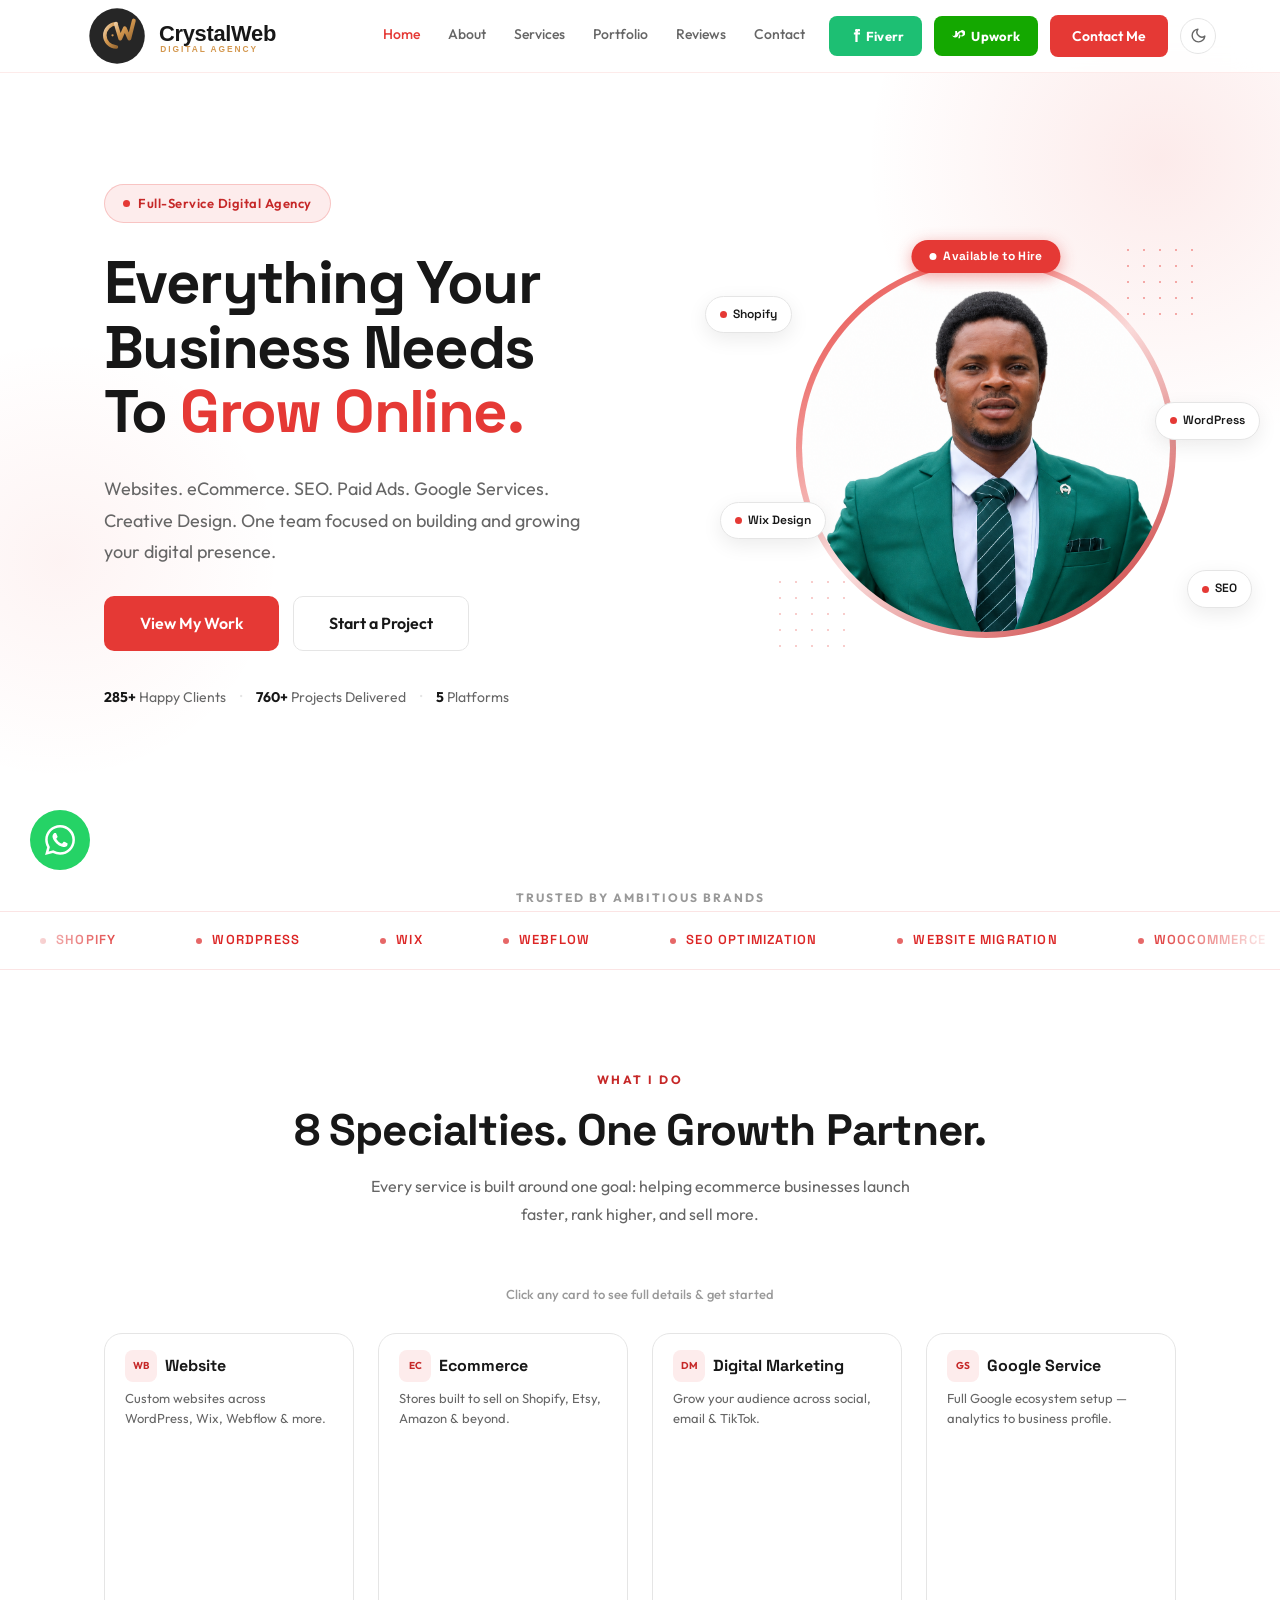
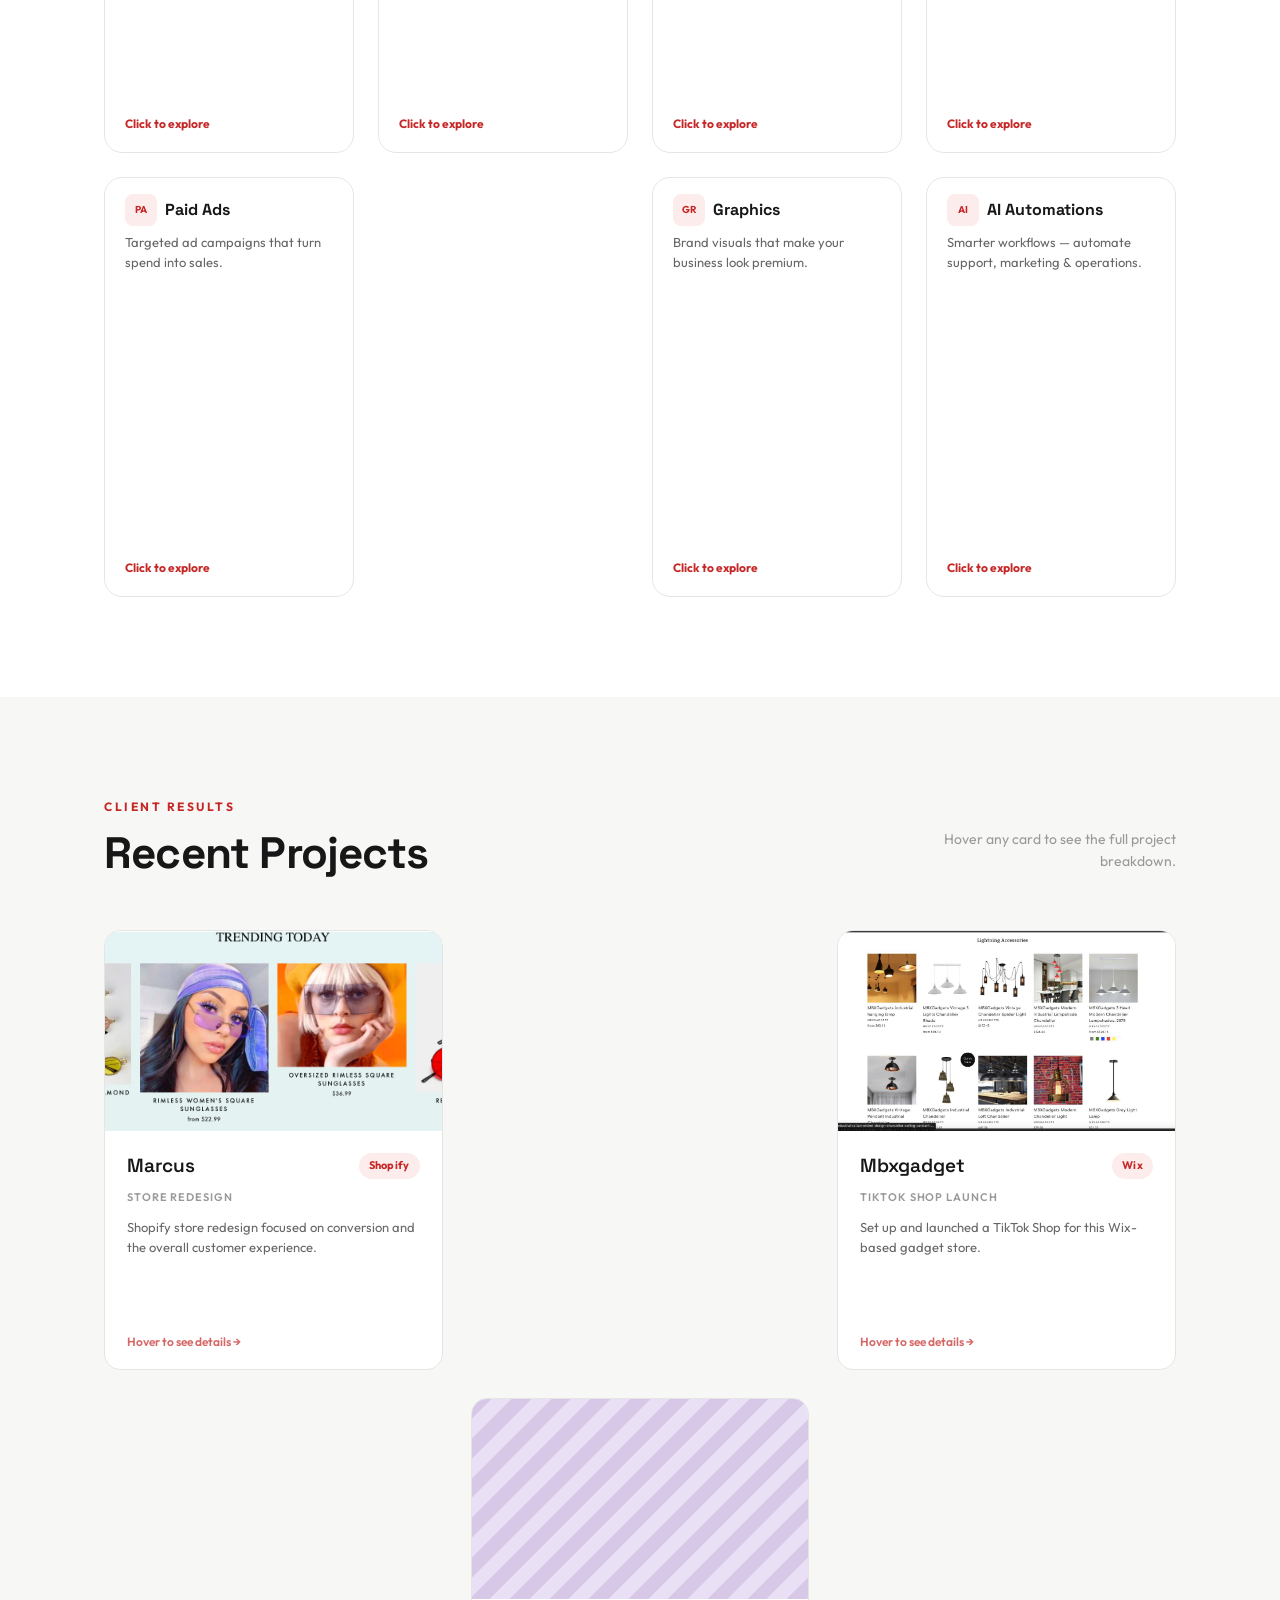
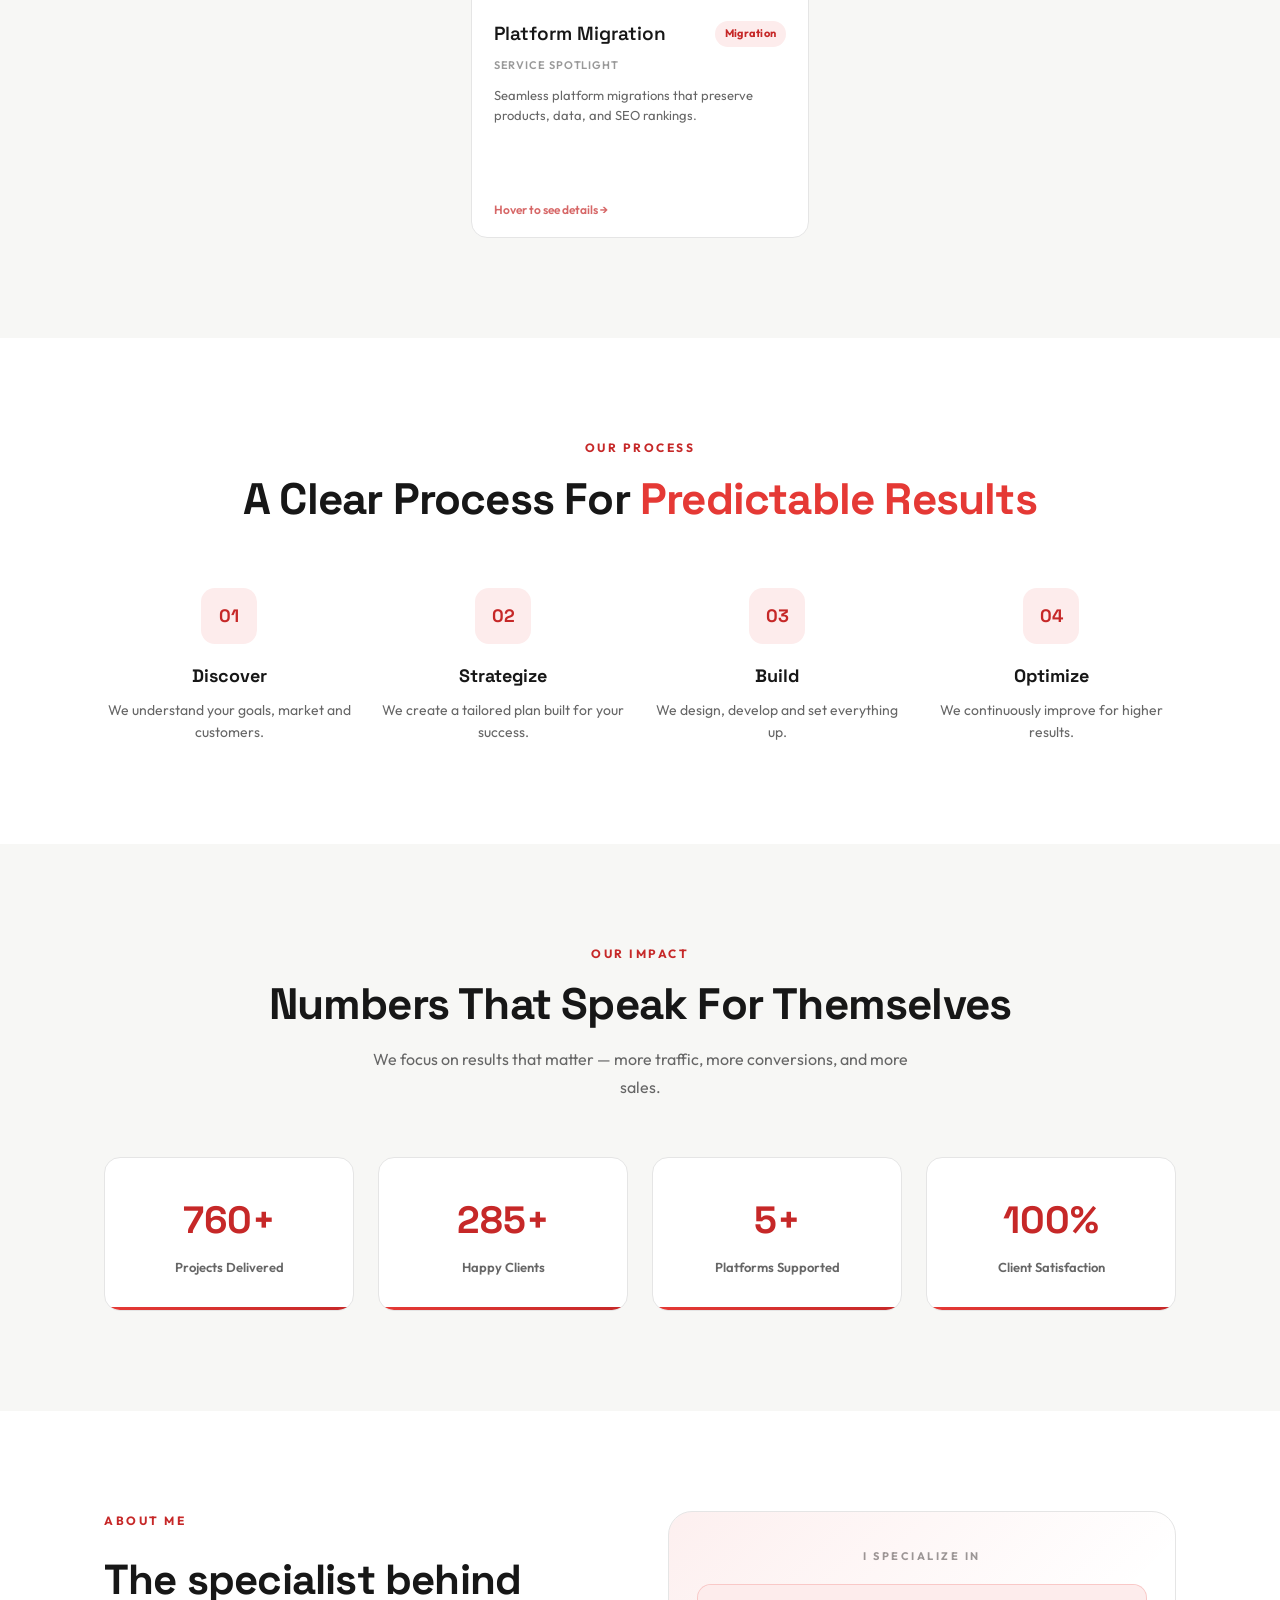
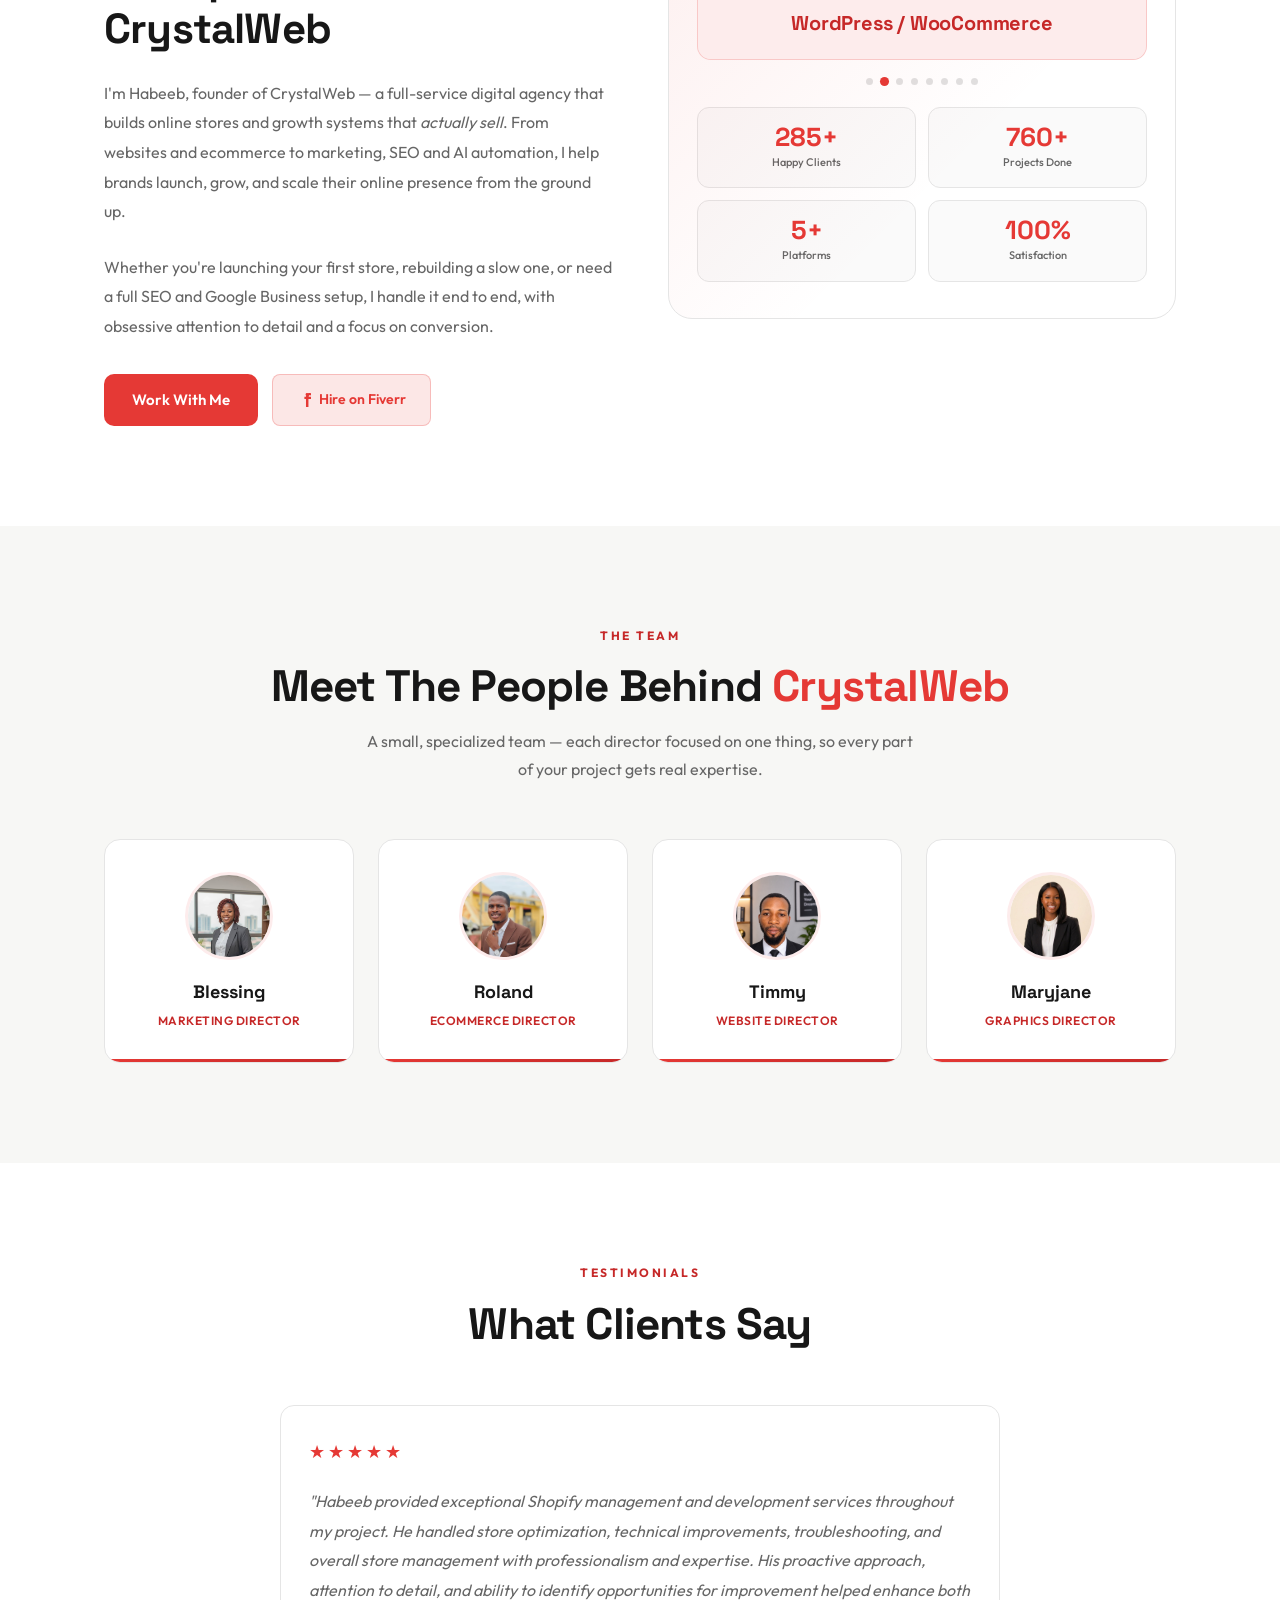
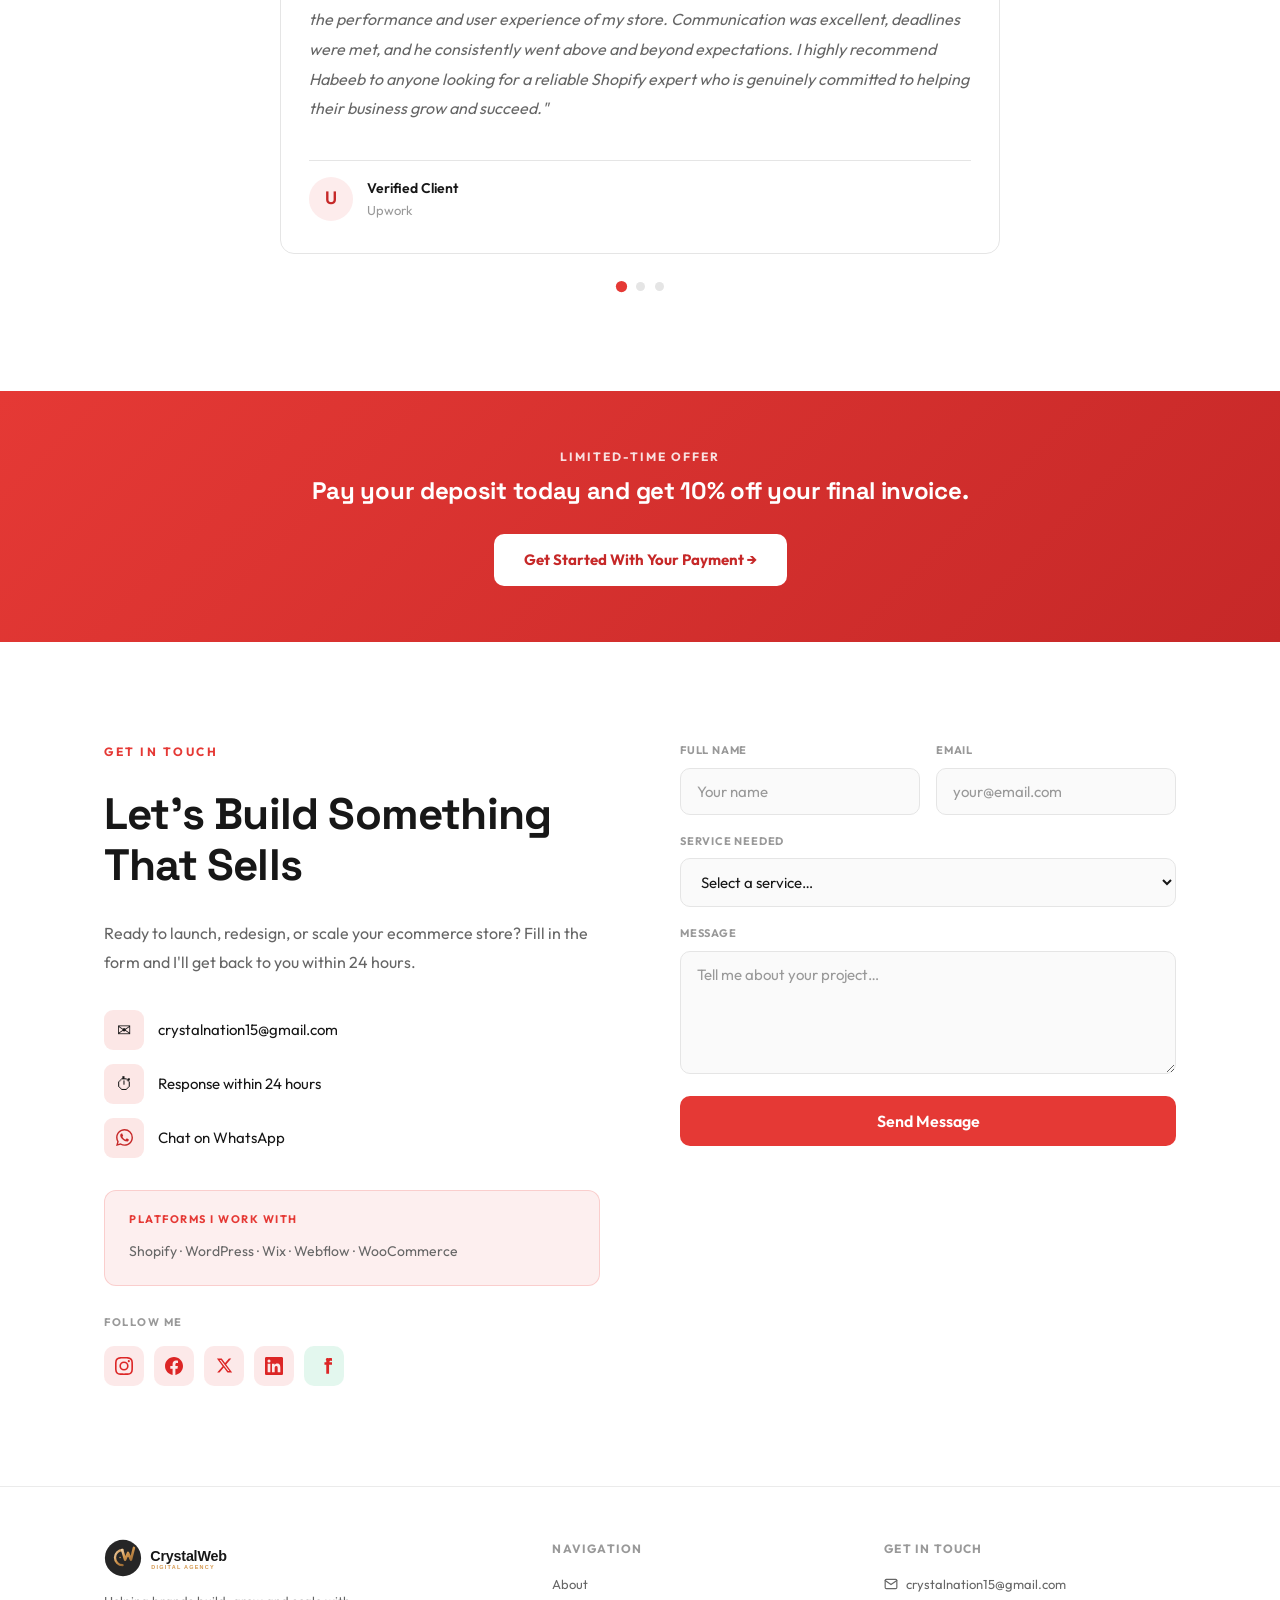
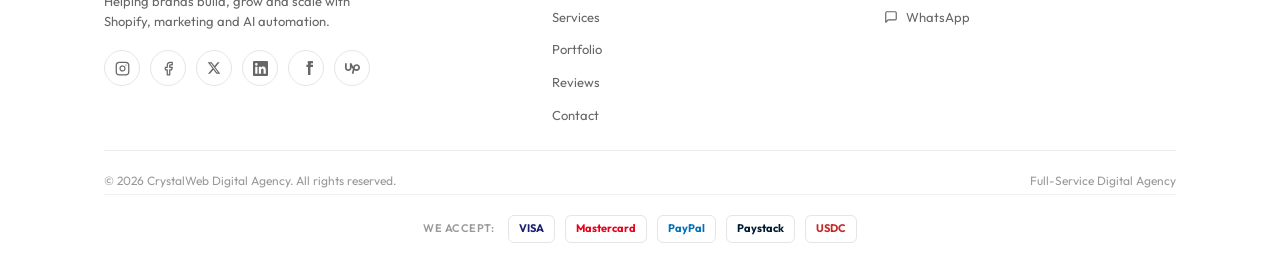
==== commit 48fffdcf: "Animate stats counters with real numbers, apply scroll-reveal to cards" ====
--- a/index.html
+++ b/index.html
@@ -1034,7 +1034,7 @@
     <p style="text-align:center;font-size:13px;color:var(--text-lighter);margin-bottom:28px;font-weight:500;">Click any card to see full details &amp; get started</p>
     <div class="svc-grid services-grid" style="display:grid;grid-template-columns:repeat(4,1fr);gap:24px;">
 
-      <div class="svc-flip-wrap" onclick="toggleFlip(this)">
+      <div class="svc-flip-wrap reveal" onclick="toggleFlip(this)">
         <div class="svc-flip-inner">
           <div class="svc-flip-front">
             <img src="https://images.unsplash.com/photo-1499750310107-5fef28a66643?auto=format&amp;fit=crop&amp;w=600&amp;q=80" alt="Website Design" onerror="this.style.display='none'">
@@ -1056,7 +1056,7 @@
         </div>
       </div>
 
-      <div class="svc-flip-wrap" onclick="toggleFlip(this)">
+      <div class="svc-flip-wrap reveal" onclick="toggleFlip(this)">
         <div class="svc-flip-inner">
           <div class="svc-flip-front">
             <img src="https://images.unsplash.com/photo-1556742049-0cfed4f6a45d?auto=format&amp;fit=crop&amp;w=600&amp;q=80" alt="Ecommerce" onerror="this.style.display='none'">
@@ -1078,7 +1078,7 @@
         </div>
       </div>
 
-      <div class="svc-flip-wrap" onclick="toggleFlip(this)">
+      <div class="svc-flip-wrap reveal" onclick="toggleFlip(this)">
         <div class="svc-flip-inner">
           <div class="svc-flip-front">
             <img src="https://images.unsplash.com/photo-1533750349088-cd871a92f312?auto=format&amp;fit=crop&amp;w=600&amp;q=80" alt="Digital Marketing" onerror="this.style.display='none'">
@@ -1100,7 +1100,7 @@
         </div>
       </div>
 
-      <div class="svc-flip-wrap" onclick="toggleFlip(this)">
+      <div class="svc-flip-wrap reveal" onclick="toggleFlip(this)">
         <div class="svc-flip-inner">
           <div class="svc-flip-front">
             <img src="https://images.unsplash.com/photo-1573804633927-bfcbcd909acd?auto=format&amp;fit=crop&amp;w=600&amp;q=80" alt="Google Service" onerror="this.style.display='none'">
@@ -1122,7 +1122,7 @@
         </div>
       </div>
 
-      <div class="svc-flip-wrap" onclick="toggleFlip(this)">
+      <div class="svc-flip-wrap reveal" onclick="toggleFlip(this)">
         <div class="svc-flip-inner">
           <div class="svc-flip-front">
             <img src="https://images.unsplash.com/photo-1460925895917-afdab827c52f?auto=format&amp;fit=crop&amp;w=600&amp;q=80" alt="Paid Ads" onerror="this.style.display='none'">
@@ -1144,7 +1144,7 @@
         </div>
       </div>
 
-      <div class="svc-flip-wrap" onclick="toggleFlip(this)">
+      <div class="svc-flip-wrap reveal" onclick="toggleFlip(this)">
         <div class="svc-flip-inner">
           <div class="svc-flip-front">
             <img src="https://images.unsplash.com/photo-1432888498266-38ffec3eaf0a?auto=format&amp;fit=crop&amp;w=600&amp;q=80" alt="SEO" onerror="this.style.display='none'">
@@ -1166,7 +1166,7 @@
         </div>
       </div>
 
-      <div class="svc-flip-wrap" onclick="toggleFlip(this)">
+      <div class="svc-flip-wrap reveal" onclick="toggleFlip(this)">
         <div class="svc-flip-inner">
           <div class="svc-flip-front">
             <img src="https://images.unsplash.com/photo-1626785774573-4b799315345d?auto=format&amp;fit=crop&amp;w=600&amp;q=80" alt="Graphics" onerror="this.style.display='none'">
@@ -1187,7 +1187,7 @@
           </div>
         </div>
       </div>
-      <div class="svc-flip-wrap" onclick="toggleFlip(this)">
+      <div class="svc-flip-wrap reveal" onclick="toggleFlip(this)">
         <div class="svc-flip-inner">
           <div class="svc-flip-front">
             <img src="https://images.unsplash.com/photo-1677442136019-21780ecad995?auto=format&amp;fit=crop&amp;w=600&amp;q=80" alt="AI Automations" onerror="this.style.display='none'">
@@ -1227,7 +1227,7 @@
     <div class="projects-grid" style="display:grid;grid-template-columns:repeat(3,1fr);gap:28px;">
 
       <!-- Card 1 -->
-      <div class="flip-card">
+      <div class="flip-card reveal">
         <div class="flip-card-inner">
           <div class="flip-card-front">
             <div style="height:200px;overflow:hidden;"><img src="assets/marcus.jpg" alt="Marcus project screenshot" style="width:100%;height:100%;object-fit:cover;display:block;"></div>
@@ -1262,7 +1262,7 @@
       </div>
 
       <!-- Card 2 -->
-      <div class="flip-card">
+      <div class="flip-card reveal">
         <div class="flip-card-inner">
           <div class="flip-card-front">
             <div style="height:200px;overflow:hidden;"><img src="assets/cherry.jpg" alt="Cherry project screenshot" style="width:100%;height:100%;object-fit:cover;display:block;"></div>
@@ -1291,7 +1291,7 @@
       </div>
 
       <!-- Card 3 -->
-      <div class="flip-card">
+      <div class="flip-card reveal">
         <div class="flip-card-inner">
           <div class="flip-card-front">
             <div style="height:200px;overflow:hidden;"><img src="assets/mbxgadget.jpg" alt="Mbxgadget project screenshot" style="width:100%;height:100%;object-fit:cover;display:block;"></div>
@@ -1320,7 +1320,7 @@
       </div>
 
       <!-- Card 4 -->
-      <div class="flip-card">
+      <div class="flip-card reveal">
         <div class="flip-card-inner">
           <div class="flip-card-front">
             <div style="height:200px;overflow:hidden;"><img src="assets/ellis.jpg" alt="Ellis project screenshot" style="width:100%;height:100%;object-fit:cover;display:block;"></div>
@@ -1349,7 +1349,7 @@
       </div>
 
       <!-- Card 5 -->
-      <div class="flip-card">
+      <div class="flip-card reveal">
         <div class="flip-card-inner">
           <div class="flip-card-front">
             <div style="height:200px;overflow:hidden;background:repeating-linear-gradient(135deg,#D8C8E8 0px,#D8C8E8 14px,#EAE0F5 14px,#EAE0F5 28px);"><img src="https://images.unsplash.com/photo-1544197150-b99a580bb7a8?auto=format&amp;fit=crop&amp;w=600&amp;q=80" alt="Platform Migration" style="width:100%;height:100%;object-fit:cover;display:block;" onerror="this.style.display='none'"></div>
@@ -1378,7 +1378,7 @@
       </div>
 
       <!-- Card 6 -->
-      <div class="flip-card">
+      <div class="flip-card reveal">
         <div class="flip-card-inner">
           <div class="flip-card-front">
             <div style="height:200px;overflow:hidden;background:repeating-linear-gradient(135deg,#C8E8D8 0px,#C8E8D8 14px,#E0F5EA 14px,#E0F5EA 28px);"><img src="https://images.unsplash.com/photo-1460925895917-afdab827c52f?auto=format&amp;fit=crop&amp;w=600&amp;q=80" alt="SEO Optimization" style="width:100%;height:100%;object-fit:cover;display:block;" onerror="this.style.display='none'"></div>
@@ -1458,20 +1458,20 @@
     </div>
 
     <div style="display:grid;grid-template-columns:repeat(4,1fr);gap:24px;">
-      <div class="stat-card" style="padding:32px 16px;">
-        <div style="font-family:'Space Grotesk',sans-serif;font-size:38px;font-weight:700;color:var(--green-dark);">760+</div>
+      <div class="stat-card reveal" style="padding:32px 16px;">
+        <div style="font-family:'Space Grotesk',sans-serif;font-size:38px;font-weight:700;color:var(--green-dark);"><span data-count-to="760" data-suffix="+">0+</span></div>
         <div style="font-size:13px;color:var(--text-muted);margin-top:6px;font-weight:600;">Projects Delivered</div>
       </div>
-      <div class="stat-card" style="padding:32px 16px;">
-        <div style="font-family:'Space Grotesk',sans-serif;font-size:38px;font-weight:700;color:var(--green-dark);">285+</div>
+      <div class="stat-card reveal" style="padding:32px 16px;">
+        <div style="font-family:'Space Grotesk',sans-serif;font-size:38px;font-weight:700;color:var(--green-dark);"><span data-count-to="285" data-suffix="+">0+</span></div>
         <div style="font-size:13px;color:var(--text-muted);margin-top:6px;font-weight:600;">Happy Clients</div>
       </div>
-      <div class="stat-card" style="padding:32px 16px;">
-        <div style="font-family:'Space Grotesk',sans-serif;font-size:38px;font-weight:700;color:var(--green-dark);">5+</div>
+      <div class="stat-card reveal" style="padding:32px 16px;">
+        <div style="font-family:'Space Grotesk',sans-serif;font-size:38px;font-weight:700;color:var(--green-dark);"><span data-count-to="5" data-suffix="+">0+</span></div>
         <div style="font-size:13px;color:var(--text-muted);margin-top:6px;font-weight:600;">Platforms Supported</div>
       </div>
-      <div class="stat-card" style="padding:32px 16px;">
-        <div style="font-family:'Space Grotesk',sans-serif;font-size:38px;font-weight:700;color:var(--green-dark);">100%</div>
+      <div class="stat-card reveal" style="padding:32px 16px;">
+        <div style="font-family:'Space Grotesk',sans-serif;font-size:38px;font-weight:700;color:var(--green-dark);"><span data-count-to="100" data-suffix="%">0%</span></div>
         <div style="font-size:13px;color:var(--text-muted);margin-top:6px;font-weight:600;">Client Satisfaction</div>
       </div>
     </div>
@@ -1560,25 +1560,25 @@
 
     <div style="display:grid;grid-template-columns:repeat(4,1fr);gap:24px;">
 
-      <div class="stat-card" style="padding:32px 20px;text-align:center;">
+      <div class="stat-card reveal" style="padding:32px 20px;text-align:center;">
         <img src="assets/team-blessing.jpg" alt="Blessing - Marketing Director" style="width:88px;height:88px;border-radius:50%;object-fit:cover;object-position:center top;margin:0 auto 18px;display:block;border:3px solid var(--green-light);">
         <h3 style="font-size:18px;color:var(--text);margin-bottom:4px;">Blessing</h3>
         <div style="font-size:12px;font-weight:600;color:var(--green-dark);letter-spacing:0.5px;text-transform:uppercase;">Marketing Director</div>
       </div>
 
-      <div class="stat-card" style="padding:32px 20px;text-align:center;">
+      <div class="stat-card reveal" style="padding:32px 20px;text-align:center;">
         <img src="assets/team-roland.jpg" alt="Roland - Ecommerce Director" style="width:88px;height:88px;border-radius:50%;object-fit:cover;object-position:center top;margin:0 auto 18px;display:block;border:3px solid var(--green-light);">
         <h3 style="font-size:18px;color:var(--text);margin-bottom:4px;">Roland</h3>
         <div style="font-size:12px;font-weight:600;color:var(--green-dark);letter-spacing:0.5px;text-transform:uppercase;">Ecommerce Director</div>
       </div>
 
-      <div class="stat-card" style="padding:32px 20px;text-align:center;">
+      <div class="stat-card reveal" style="padding:32px 20px;text-align:center;">
         <img src="assets/team-timmy.jpg" alt="Timmy - Website Director" style="width:88px;height:88px;border-radius:50%;object-fit:cover;object-position:center top;margin:0 auto 18px;display:block;border:3px solid var(--green-light);">
         <h3 style="font-size:18px;color:var(--text);margin-bottom:4px;">Timmy</h3>
         <div style="font-size:12px;font-weight:600;color:var(--green-dark);letter-spacing:0.5px;text-transform:uppercase;">Website Director</div>
       </div>
 
-      <div class="stat-card" style="padding:32px 20px;text-align:center;">
+      <div class="stat-card reveal" style="padding:32px 20px;text-align:center;">
         <img src="assets/team-maryjane.jpg" alt="Maryjane - Graphics Director" style="width:88px;height:88px;border-radius:50%;object-fit:cover;object-position:center top;margin:0 auto 18px;display:block;border:3px solid var(--green-light);">
         <h3 style="font-size:18px;color:var(--text);margin-bottom:4px;">Maryjane</h3>
         <div style="font-size:12px;font-weight:600;color:var(--green-dark);letter-spacing:0.5px;text-transform:uppercase;">Graphics Director</div>
@@ -1599,7 +1599,7 @@
     <div class="testimonial-slider" style="max-width:720px;margin:0 auto;overflow:hidden;position:relative;">
       <div id="testimonial-track" style="display:flex;transition:transform 0.6s cubic-bezier(0.4,0.2,0.2,1);">
 
-        <div class="testimonial-card" style="flex:0 0 100%;">
+        <div class="testimonial-card reveal" style="flex:0 0 100%;">
           <div style="color:var(--green);font-size:18px;letter-spacing:3px;">★★★★★</div>
           <p style="font-size:16px;color:var(--text-muted);line-height:1.85;font-style:italic;">"Habeeb provided exceptional Shopify management and development services throughout my project. He handled store optimization, technical improvements, troubleshooting, and overall store management with professionalism and expertise. His proactive approach, attention to detail, and ability to identify opportunities for improvement helped enhance both the performance and user experience of my store. Communication was excellent, deadlines were met, and he consistently went above and beyond expectations. I highly recommend Habeeb to anyone looking for a reliable Shopify expert who is genuinely committed to helping their business grow and succeed."</p>
           <div style="display:flex;align-items:center;gap:14px;padding-top:16px;border-top:1px solid var(--green-border);margin-top:16px;">
@@ -1611,7 +1611,7 @@
           </div>
         </div>
 
-        <div class="testimonial-card" style="flex:0 0 100%;">
+        <div class="testimonial-card reveal" style="flex:0 0 100%;">
           <div style="color:var(--green);font-size:18px;letter-spacing:3px;">★★★★★</div>
           <p style="font-size:16px;color:var(--text-muted);line-height:1.85;font-style:italic;">"Professional and efficient in his work, he's solution oriented. Would recommend him to any ecommerce business from development to marketing and management, he's capable. I love his work."</p>
           <div style="display:flex;align-items:center;gap:14px;padding-top:16px;border-top:1px solid var(--green-border);margin-top:16px;">
@@ -1623,7 +1623,7 @@
           </div>
         </div>
 
-        <div class="testimonial-card" style="flex:0 0 100%;">
+        <div class="testimonial-card reveal" style="flex:0 0 100%;">
           <div style="color:var(--green);font-size:18px;letter-spacing:3px;">★★★★★</div>
           <p style="font-size:16px;color:var(--text-muted);line-height:1.85;font-style:italic;">"Habeeb did an excellent job managing and developing my Shopify store. He handled everything from technical setup to ongoing management, ensuring the store runs smoothly and efficiently. His expertise in store development, optimization, and problem-solving helped improve performance and user experience. Highly professional, proactive, and reliable, he's a great partner for my Shopify project."</p>
           <div style="display:flex;align-items:center;gap:14px;padding-top:16px;border-top:1px solid var(--green-border);margin-top:16px;">
--- a/assets/theme.css
+++ b/assets/theme.css
@@ -57,6 +57,25 @@
   background:#0D1B2A !important; color:var(--text) !important; border-color:rgba(229,57,53,0.25) !important;
 }
 
+/* ===== SCROLL REVEAL ===== */
+.reveal { opacity:0; transform:translateY(28px); transition:opacity .7s cubic-bezier(.22,.61,.36,1), transform .7s cubic-bezier(.22,.61,.36,1); }
+.reveal.is-visible { opacity:1; transform:translateY(0); }
+.reveal-left { opacity:0; transform:translateX(-32px); transition:opacity .7s cubic-bezier(.22,.61,.36,1), transform .7s cubic-bezier(.22,.61,.36,1); }
+.reveal-left.is-visible { opacity:1; transform:translateX(0); }
+.reveal-right { opacity:0; transform:translateX(32px); transition:opacity .7s cubic-bezier(.22,.61,.36,1), transform .7s cubic-bezier(.22,.61,.36,1); }
+.reveal-right.is-visible { opacity:1; transform:translateX(0); }
+@media (prefers-reduced-motion: reduce) {
+  .reveal, .reveal-left, .reveal-right { opacity:1 !important; transform:none !important; transition:none !important; }
+}
+
+/* ===== SKILL / CAPABILITY BARS ===== */
+.skill-bar { margin-bottom:22px; }
+.skill-bar:last-child { margin-bottom:0; }
+.skill-bar-label { display:flex; align-items:center; justify-content:space-between; font-size:14px; color:var(--text); font-weight:600; margin-bottom:8px; }
+.skill-bar-pct { color:var(--green-dark); font-weight:700; }
+.skill-bar-track { width:100%; height:8px; border-radius:20px; background:var(--green-light); overflow:hidden; }
+.skill-bar-fill { height:100%; border-radius:20px; width:0%; background:linear-gradient(90deg,var(--green),var(--green-dark)); transition:width 1.1s cubic-bezier(.22,.61,.36,1); }
+
 /* Theme toggle button */
 .theme-toggle {
   width:36px; height:36px; border-radius:50%;
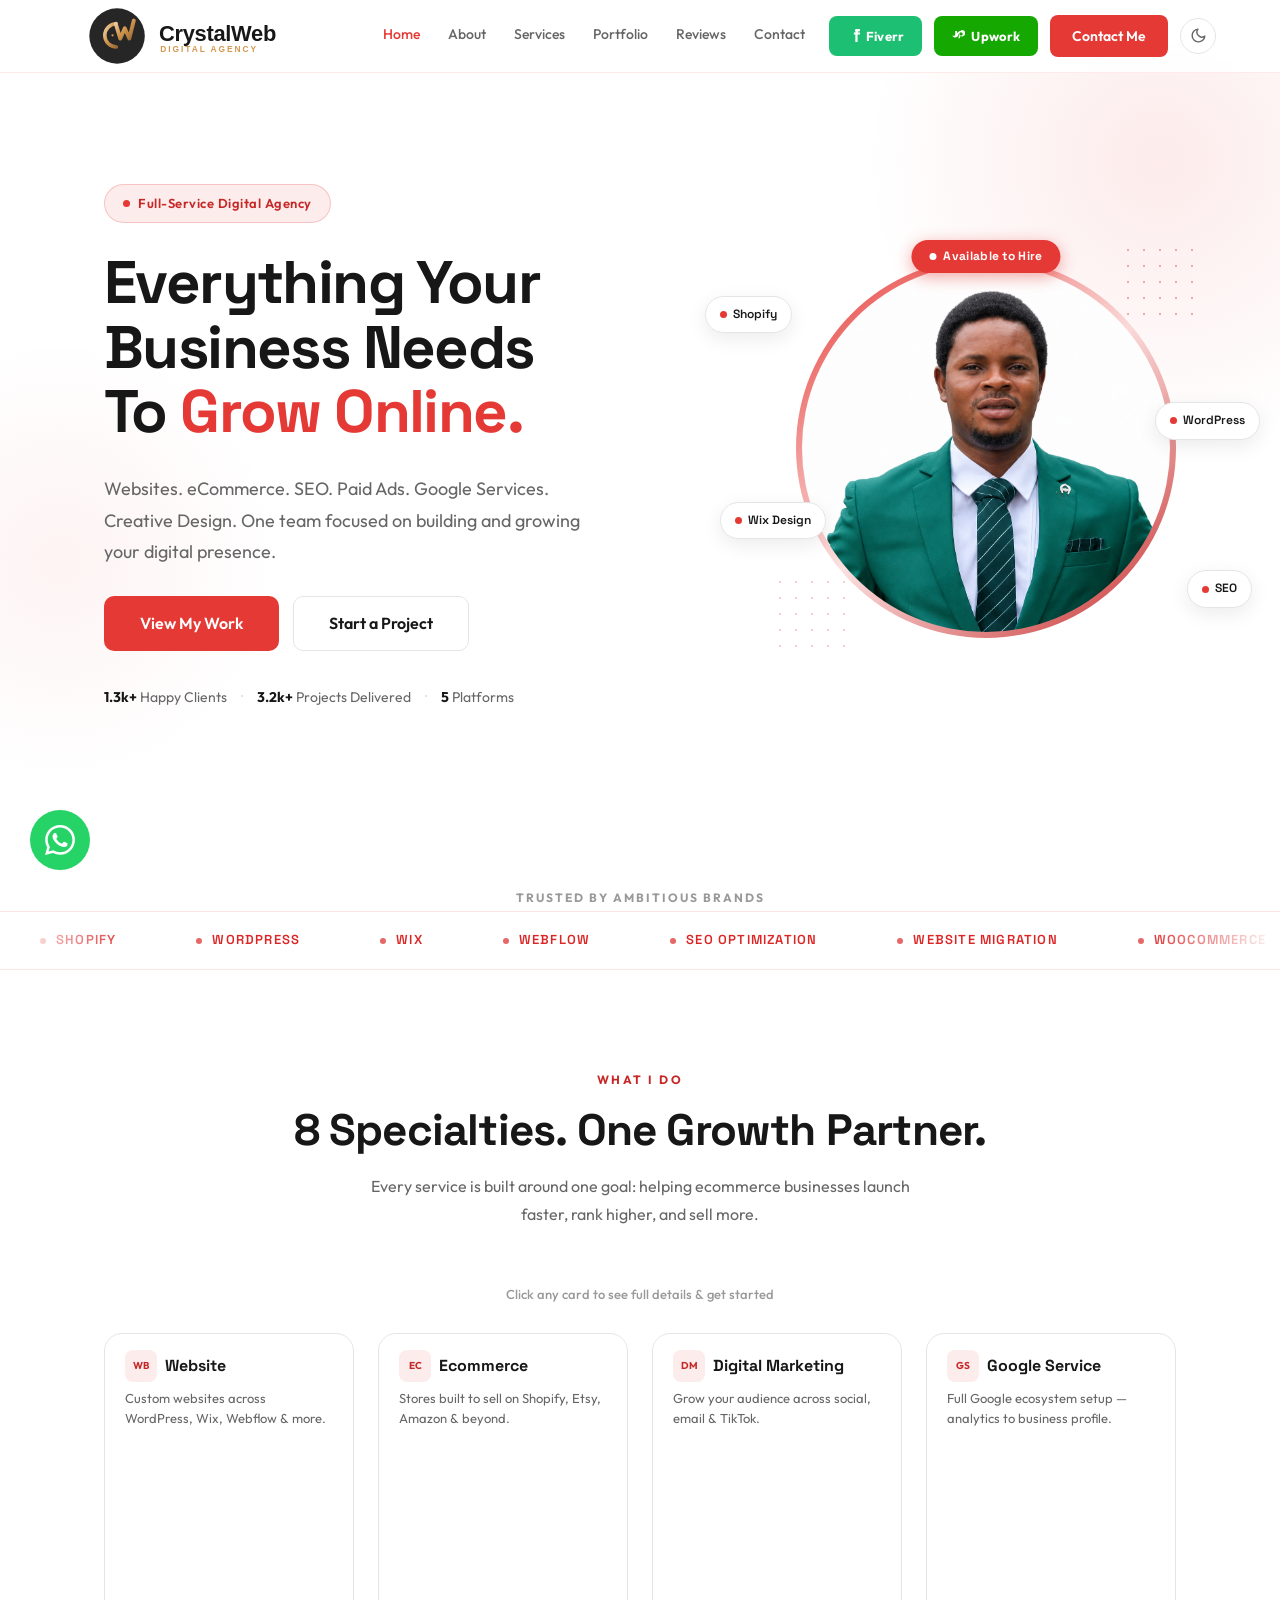
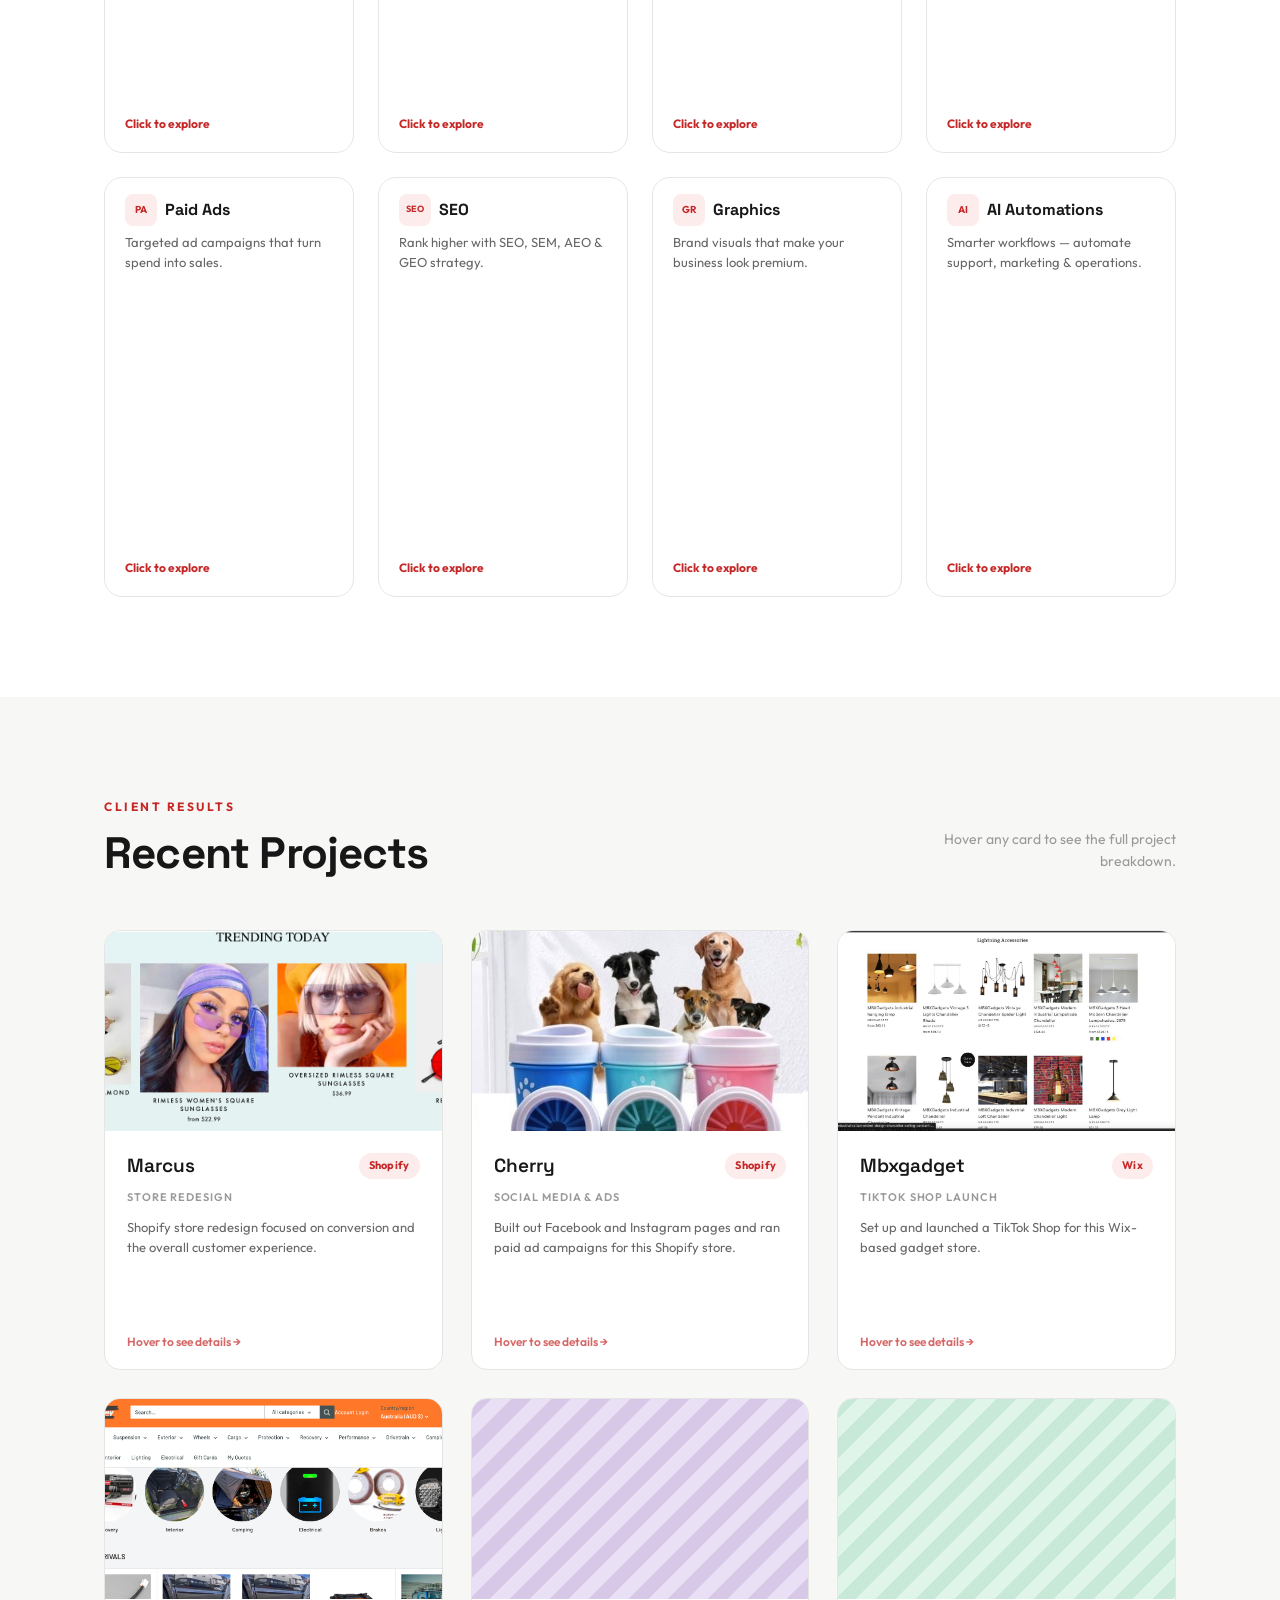
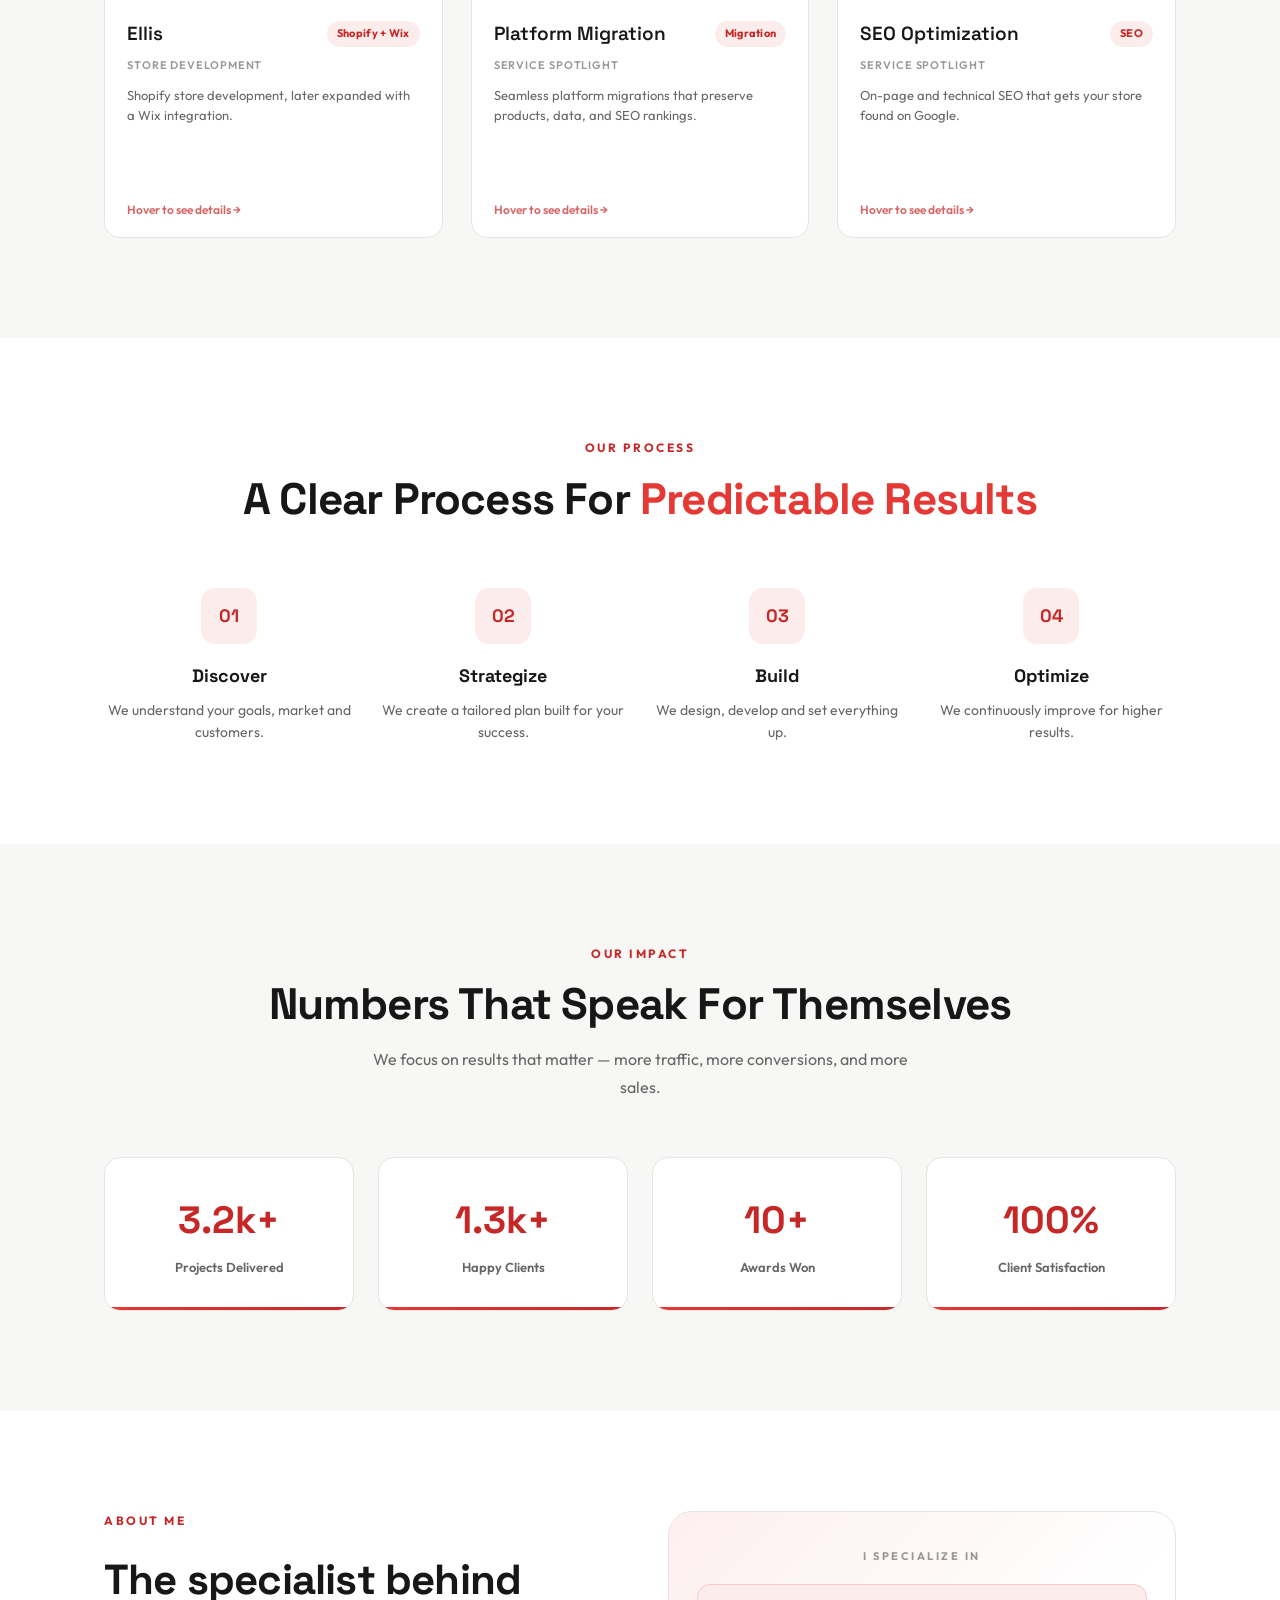
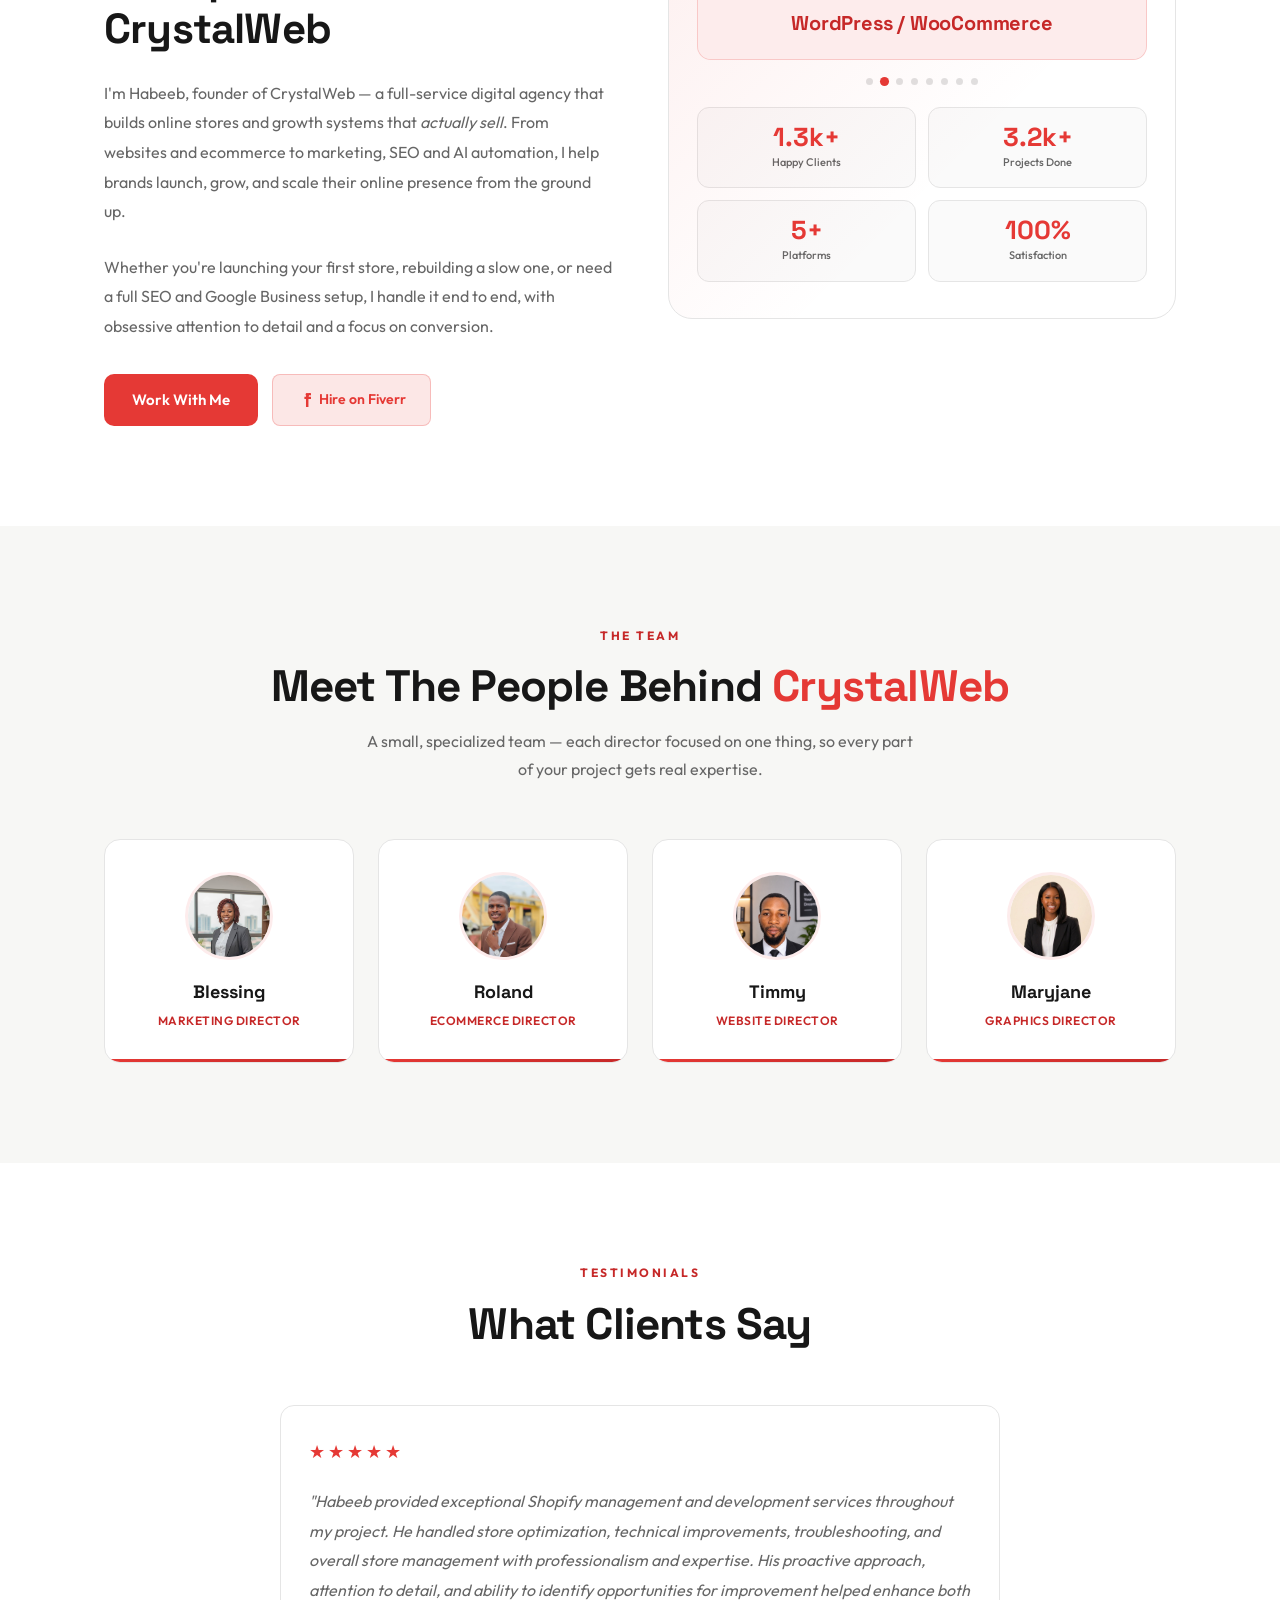
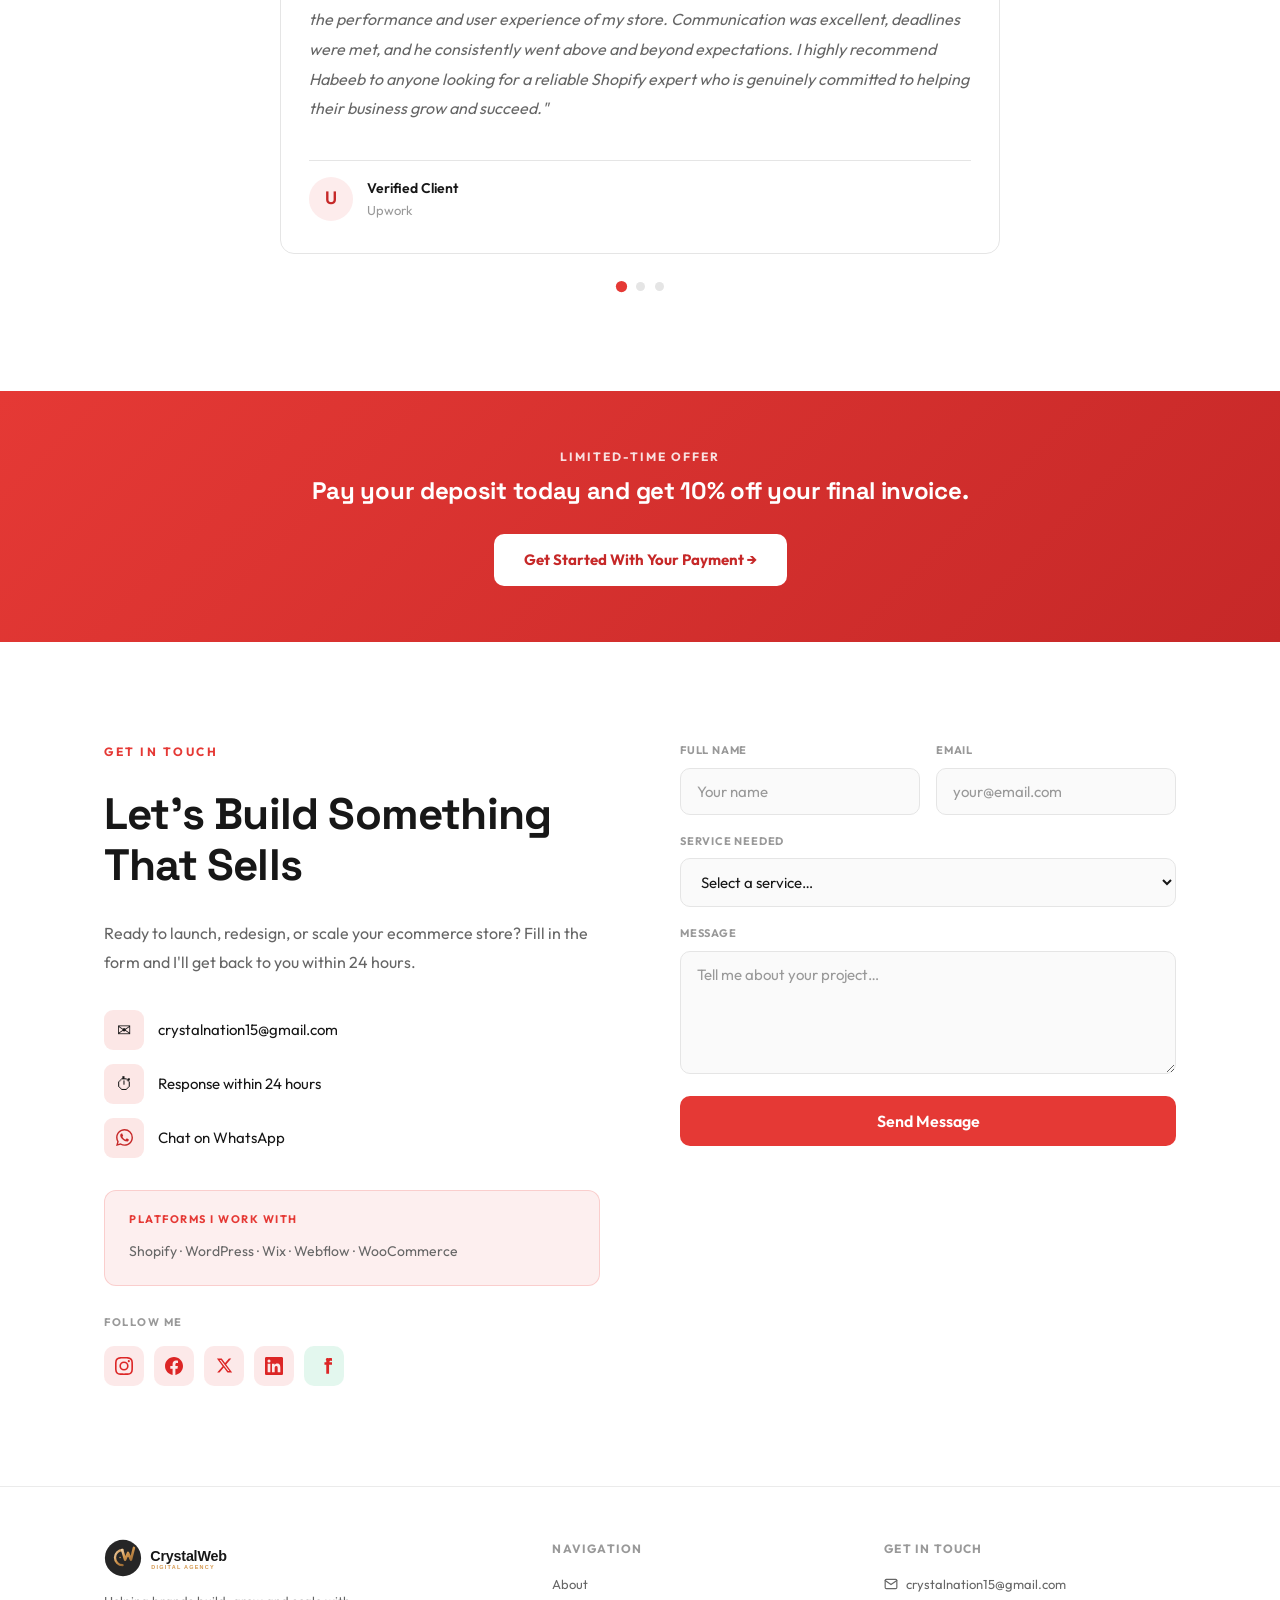
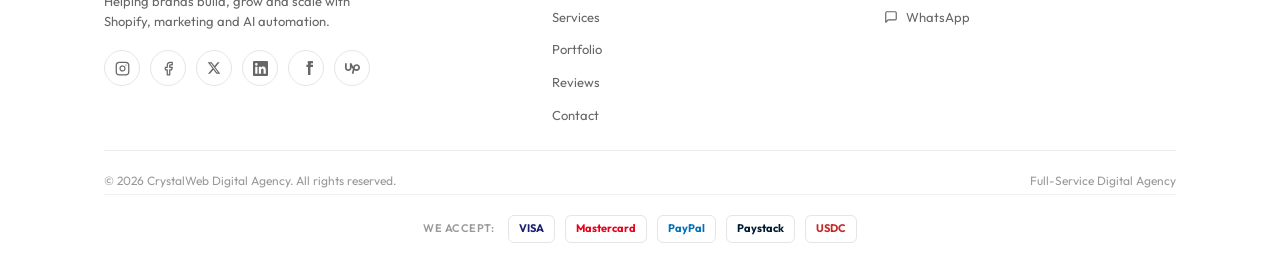
==== commit d59afc93: "Update stats to 1.3k+ clients, 3.2k+ projects, add Awards Won counter" ====
--- a/index.html
+++ b/index.html
@@ -13,7 +13,7 @@
   <meta name="viewport" content="width=device-width, initial-scale=1">
   <meta name="google-site-verification" content="z6cYnwtEwwQdYoSHBGLnOrNvPSK0jGsG2psbPJepM-Q">
     <title>CrystalWeb Digital Agency | Websites, Shopify & AI Automation</title>
-  <meta name="description" content="CrystalWeb — full-service digital agency building websites, Shopify stores & AI automation that converts. 285+ clients, 760+ projects delivered.">
+  <meta name="description" content="CrystalWeb — full-service digital agency building websites, Shopify stores & AI automation that converts. 1.3k+ clients, 3.2k+ projects delivered.">
   <meta name="keywords" content="ecommerce web design, Shopify store design, WordPress website, Wix design, Webflow, web design agency, online store, Nigeria web designer">
   <meta name="author" content="Habeeb Falade - CrystalWeb Digital Agency">
   <meta name="robots" content="index, follow">
@@ -23,7 +23,7 @@
   <meta property="og:type" content="website">
   <meta property="og:url" content="https://crystalweb.tech/">
   <meta property="og:title" content="CrystalWeb Digital Agency | Websites, Shopify & AI Automation">
-  <meta property="og:description" content="CrystalWeb — full-service digital agency building websites, Shopify stores & AI automation that converts. 285+ clients, 760+ projects delivered.">
+  <meta property="og:description" content="CrystalWeb — full-service digital agency building websites, Shopify stores & AI automation that converts. 1.3k+ clients, 3.2k+ projects delivered.">
   <meta property="og:image" content="https://crystalweb.tech/assets/photo.jpg">
   <meta property="og:site_name" content="CrystalWeb Digital Agency">
 
@@ -31,7 +31,7 @@
   <meta name="twitter:card" content="summary_large_image">
   <meta name="twitter:site" content="@officialHB31">
   <meta name="twitter:title" content="CrystalWeb Digital Agency | Websites, Shopify & AI Automation">
-  <meta name="twitter:description" content="CrystalWeb — full-service digital agency building websites, Shopify stores & AI automation that converts. 285+ clients, 760+ projects delivered.">
+  <meta name="twitter:description" content="CrystalWeb — full-service digital agency building websites, Shopify stores & AI automation that converts. 1.3k+ clients, 3.2k+ projects delivered.">
   <meta name="twitter:image" content="https://crystalweb.tech/assets/photo.jpg">
 
   <!-- Favicon: uses your logo -->
@@ -963,9 +963,9 @@
       </div>
 
       <div class="hero-mini-stats">
-        <div class="hero-mini-stat"><strong>285+</strong> Happy Clients</div>
+        <div class="hero-mini-stat"><strong>1.3k+</strong> Happy Clients</div>
         <div class="hero-mini-sep">·</div>
-        <div class="hero-mini-stat"><strong>760+</strong> Projects Delivered</div>
+        <div class="hero-mini-stat"><strong>3.2k+</strong> Projects Delivered</div>
         <div class="hero-mini-sep">·</div>
         <div class="hero-mini-stat"><strong>5</strong> Platforms</div>
       </div>
@@ -1459,16 +1459,16 @@
 
     <div style="display:grid;grid-template-columns:repeat(4,1fr);gap:24px;">
       <div class="stat-card reveal" style="padding:32px 16px;">
-        <div style="font-family:'Space Grotesk',sans-serif;font-size:38px;font-weight:700;color:var(--green-dark);"><span data-count-to="760" data-suffix="+">0+</span></div>
+        <div style="font-family:'Space Grotesk',sans-serif;font-size:38px;font-weight:700;color:var(--green-dark);"><span data-count-to="3.2" data-decimals="1" data-suffix="k+">0.0k+</span></div>
         <div style="font-size:13px;color:var(--text-muted);margin-top:6px;font-weight:600;">Projects Delivered</div>
       </div>
       <div class="stat-card reveal" style="padding:32px 16px;">
-        <div style="font-family:'Space Grotesk',sans-serif;font-size:38px;font-weight:700;color:var(--green-dark);"><span data-count-to="285" data-suffix="+">0+</span></div>
+        <div style="font-family:'Space Grotesk',sans-serif;font-size:38px;font-weight:700;color:var(--green-dark);"><span data-count-to="1.3" data-decimals="1" data-suffix="k+">0.0k+</span></div>
         <div style="font-size:13px;color:var(--text-muted);margin-top:6px;font-weight:600;">Happy Clients</div>
       </div>
       <div class="stat-card reveal" style="padding:32px 16px;">
-        <div style="font-family:'Space Grotesk',sans-serif;font-size:38px;font-weight:700;color:var(--green-dark);"><span data-count-to="5" data-suffix="+">0+</span></div>
-        <div style="font-size:13px;color:var(--text-muted);margin-top:6px;font-weight:600;">Platforms Supported</div>
+        <div style="font-family:'Space Grotesk',sans-serif;font-size:38px;font-weight:700;color:var(--green-dark);"><span data-count-to="10" data-suffix="+">0+</span></div>
+        <div style="font-size:13px;color:var(--text-muted);margin-top:6px;font-weight:600;">Awards Won</div>
       </div>
       <div class="stat-card reveal" style="padding:32px 16px;">
         <div style="font-family:'Space Grotesk',sans-serif;font-size:38px;font-weight:700;color:var(--green-dark);"><span data-count-to="100" data-suffix="%">0%</span></div>
@@ -1525,11 +1525,11 @@
         </div>
         <div class="lottery-grid-mini">
           <div class="lottery-mini-box">
-            <div class="lottery-mini-num">285+</div>
+            <div class="lottery-mini-num">1.3k+</div>
             <div class="lottery-mini-lbl">Happy Clients</div>
           </div>
           <div class="lottery-mini-box">
-            <div class="lottery-mini-num">760+</div>
+            <div class="lottery-mini-num">3.2k+</div>
             <div class="lottery-mini-lbl">Projects Done</div>
           </div>
           <div class="lottery-mini-box">
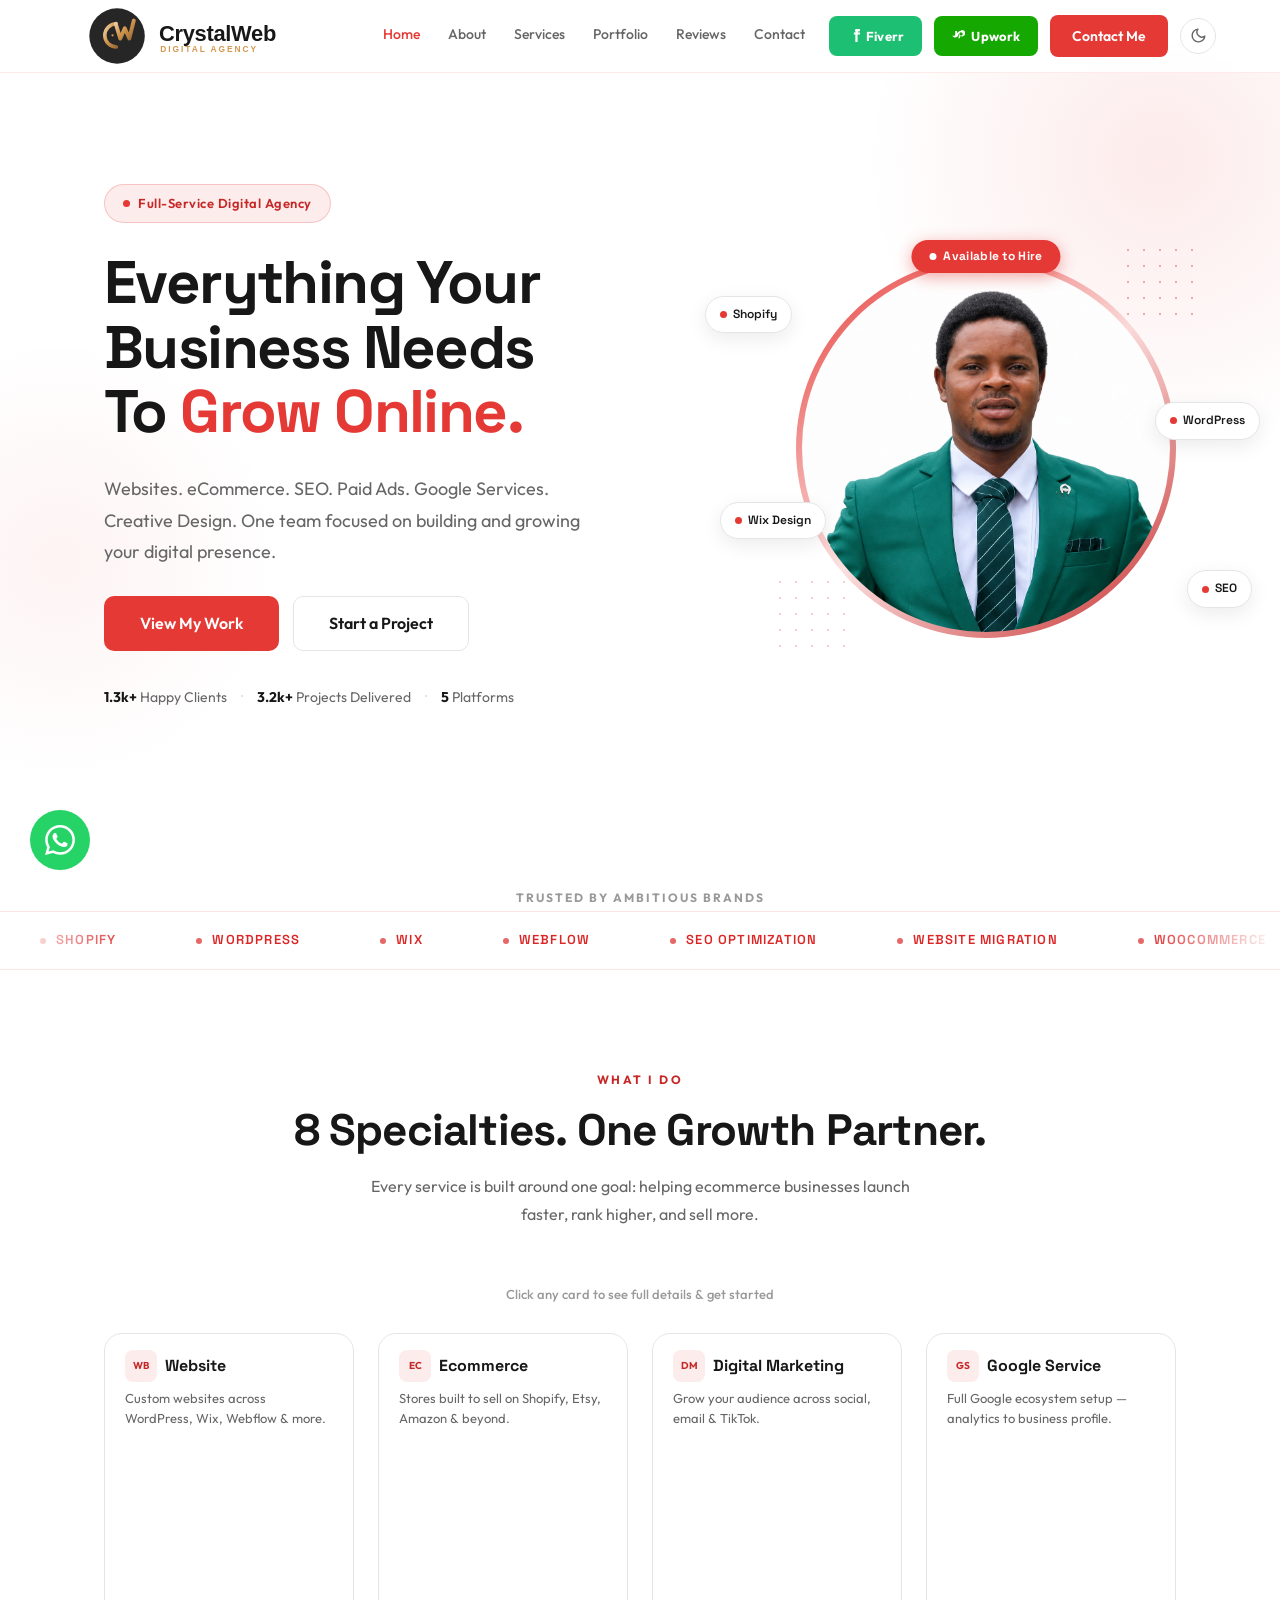
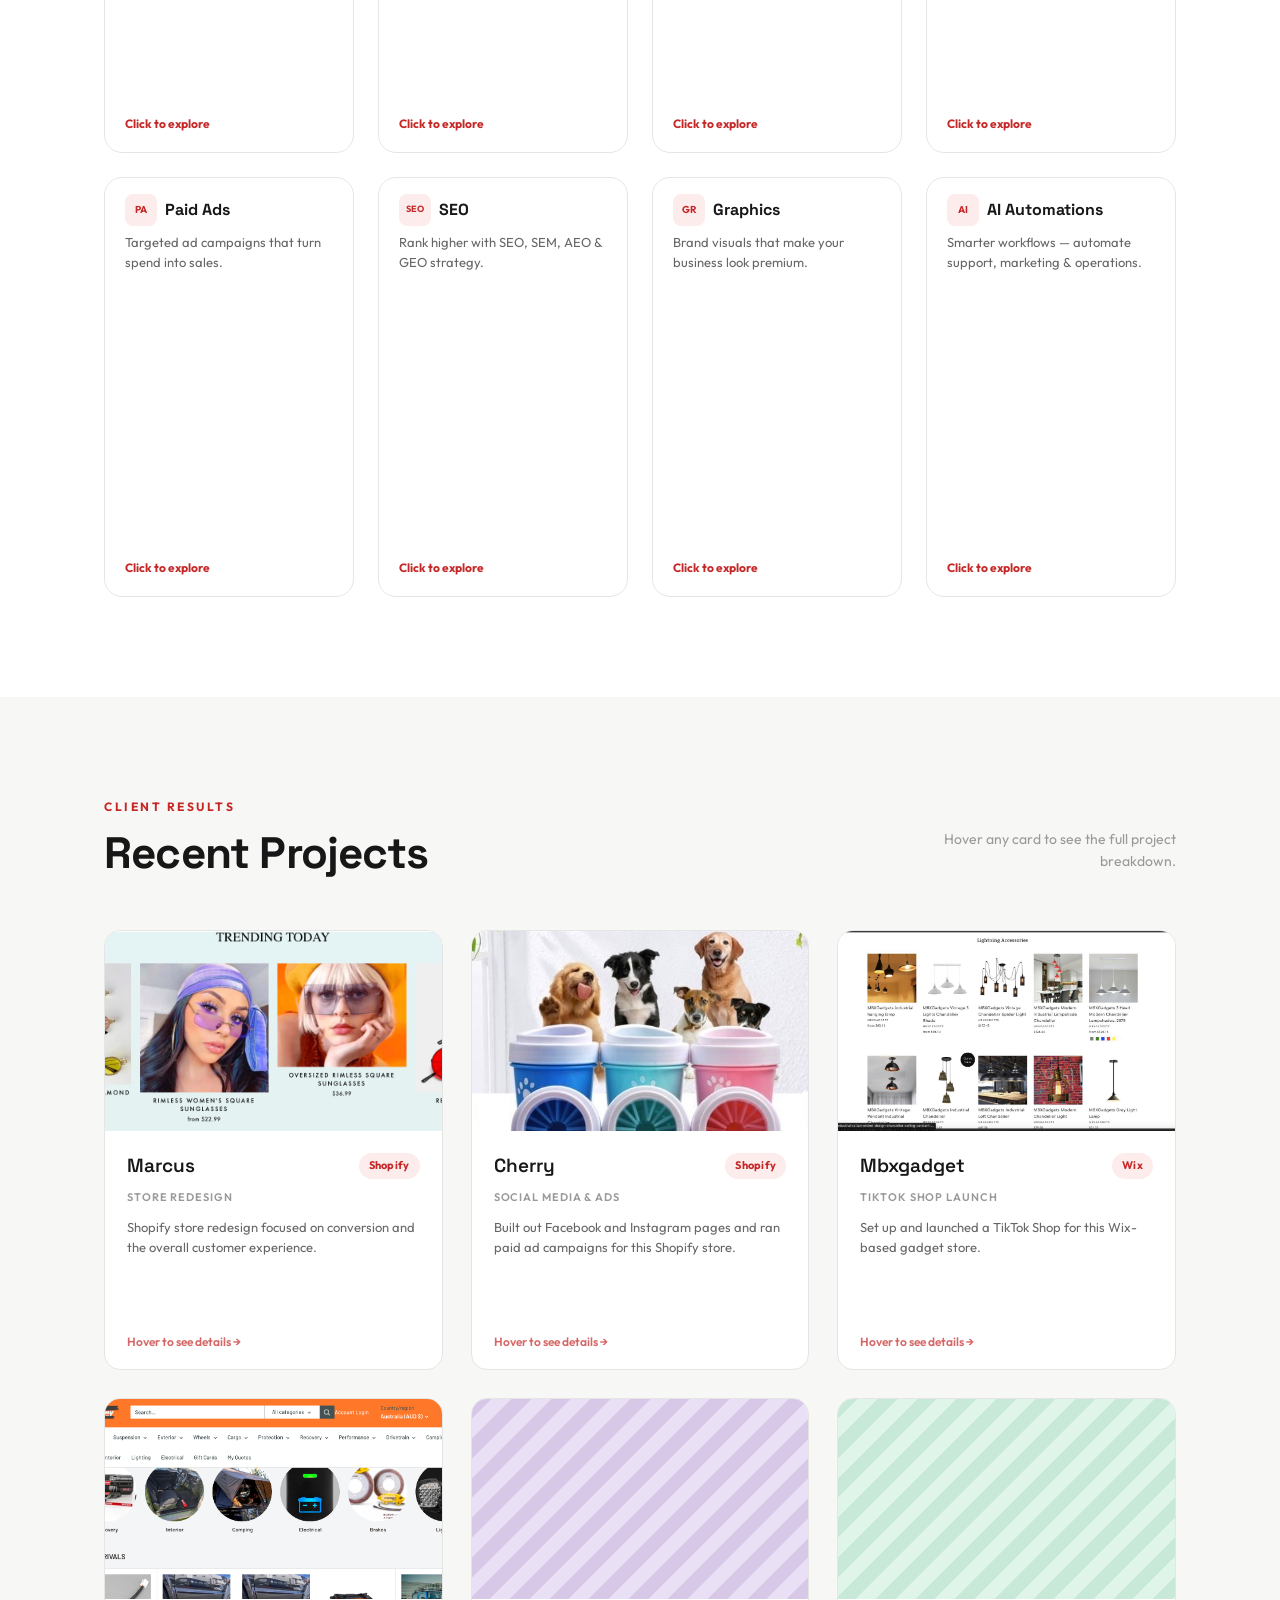
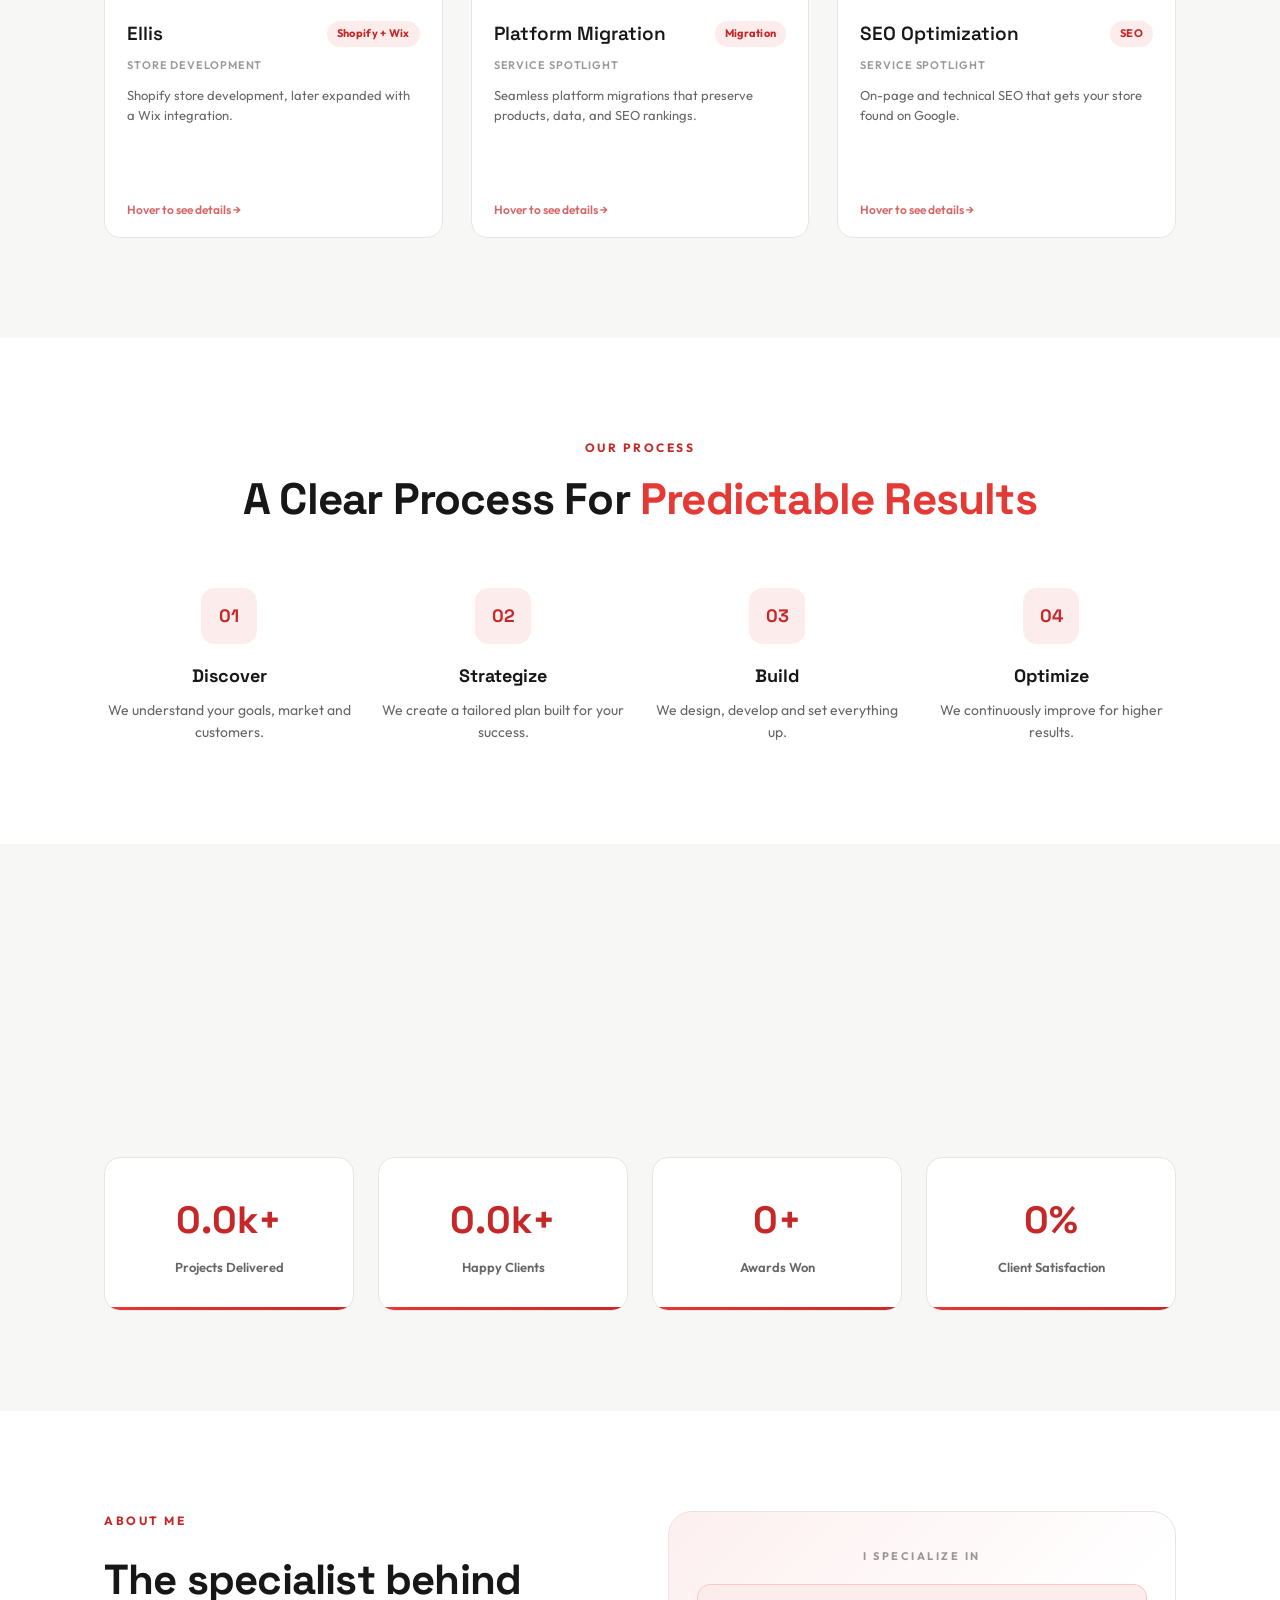
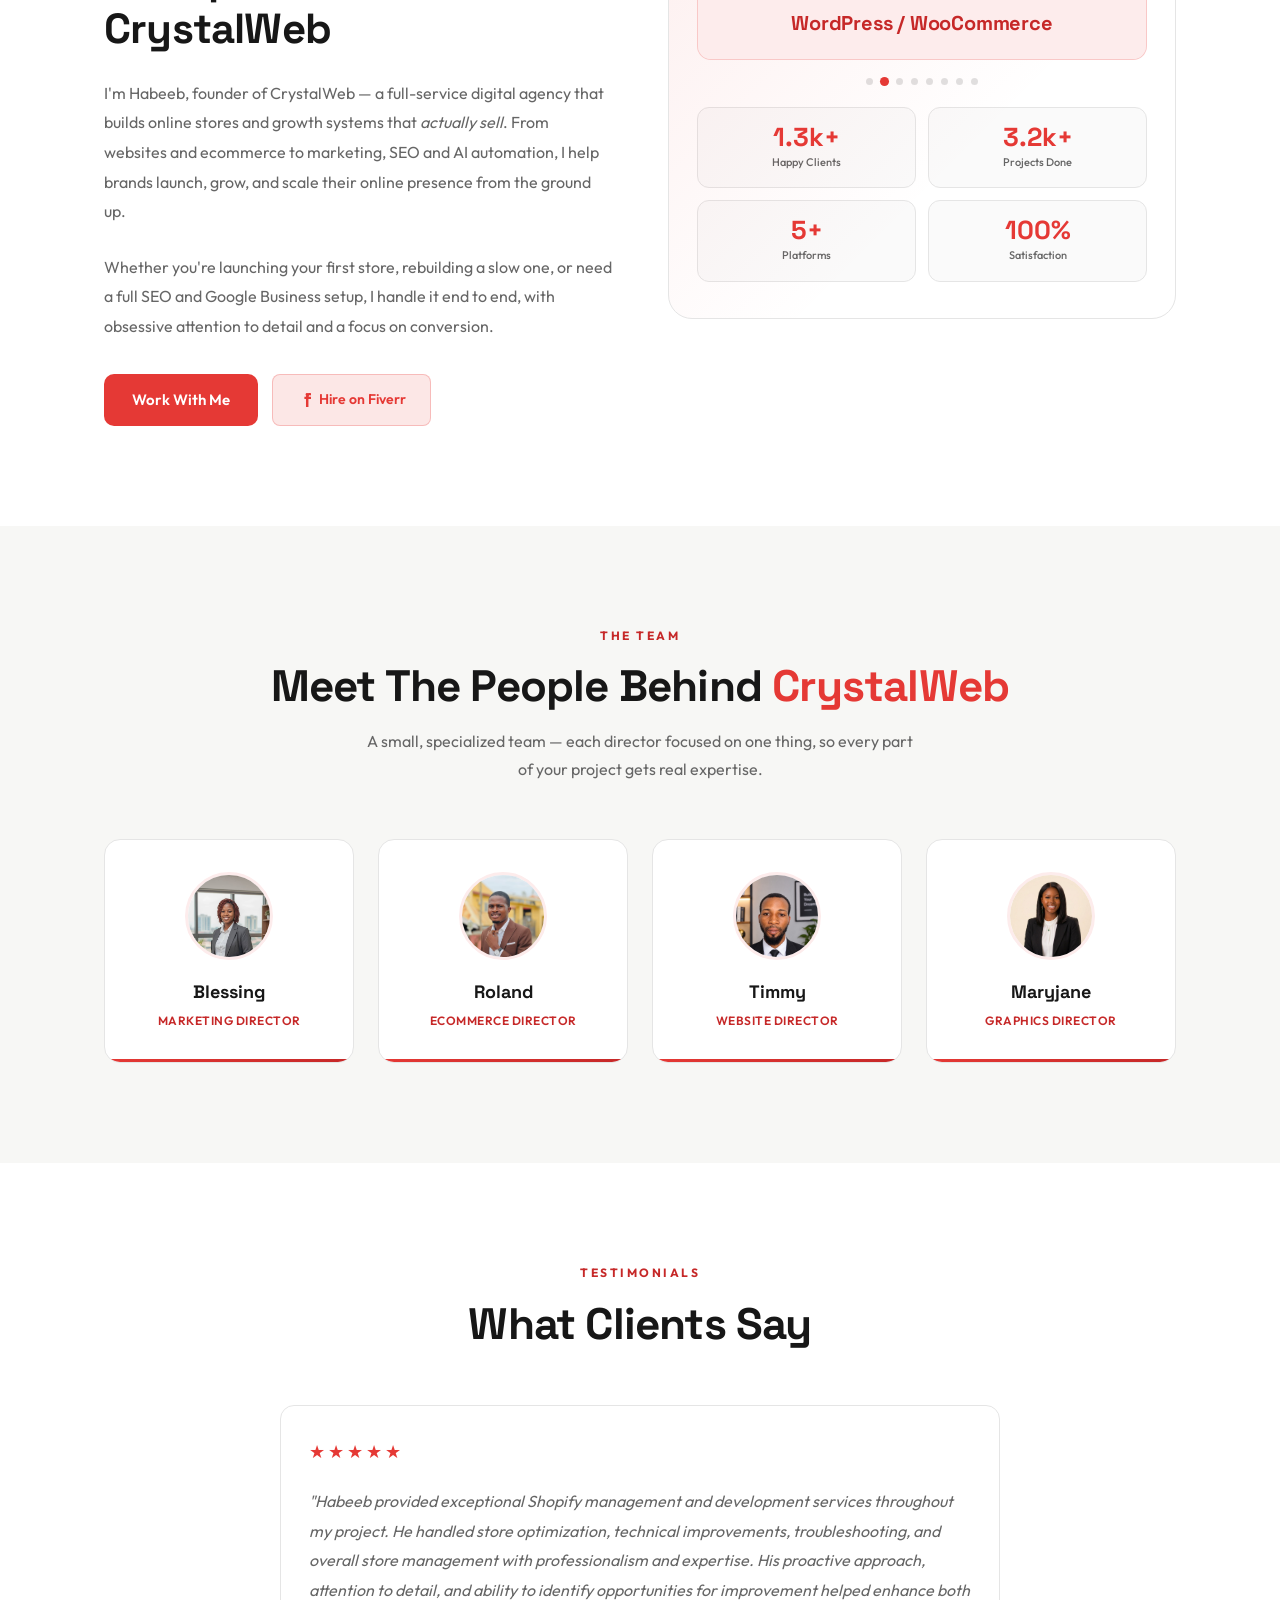
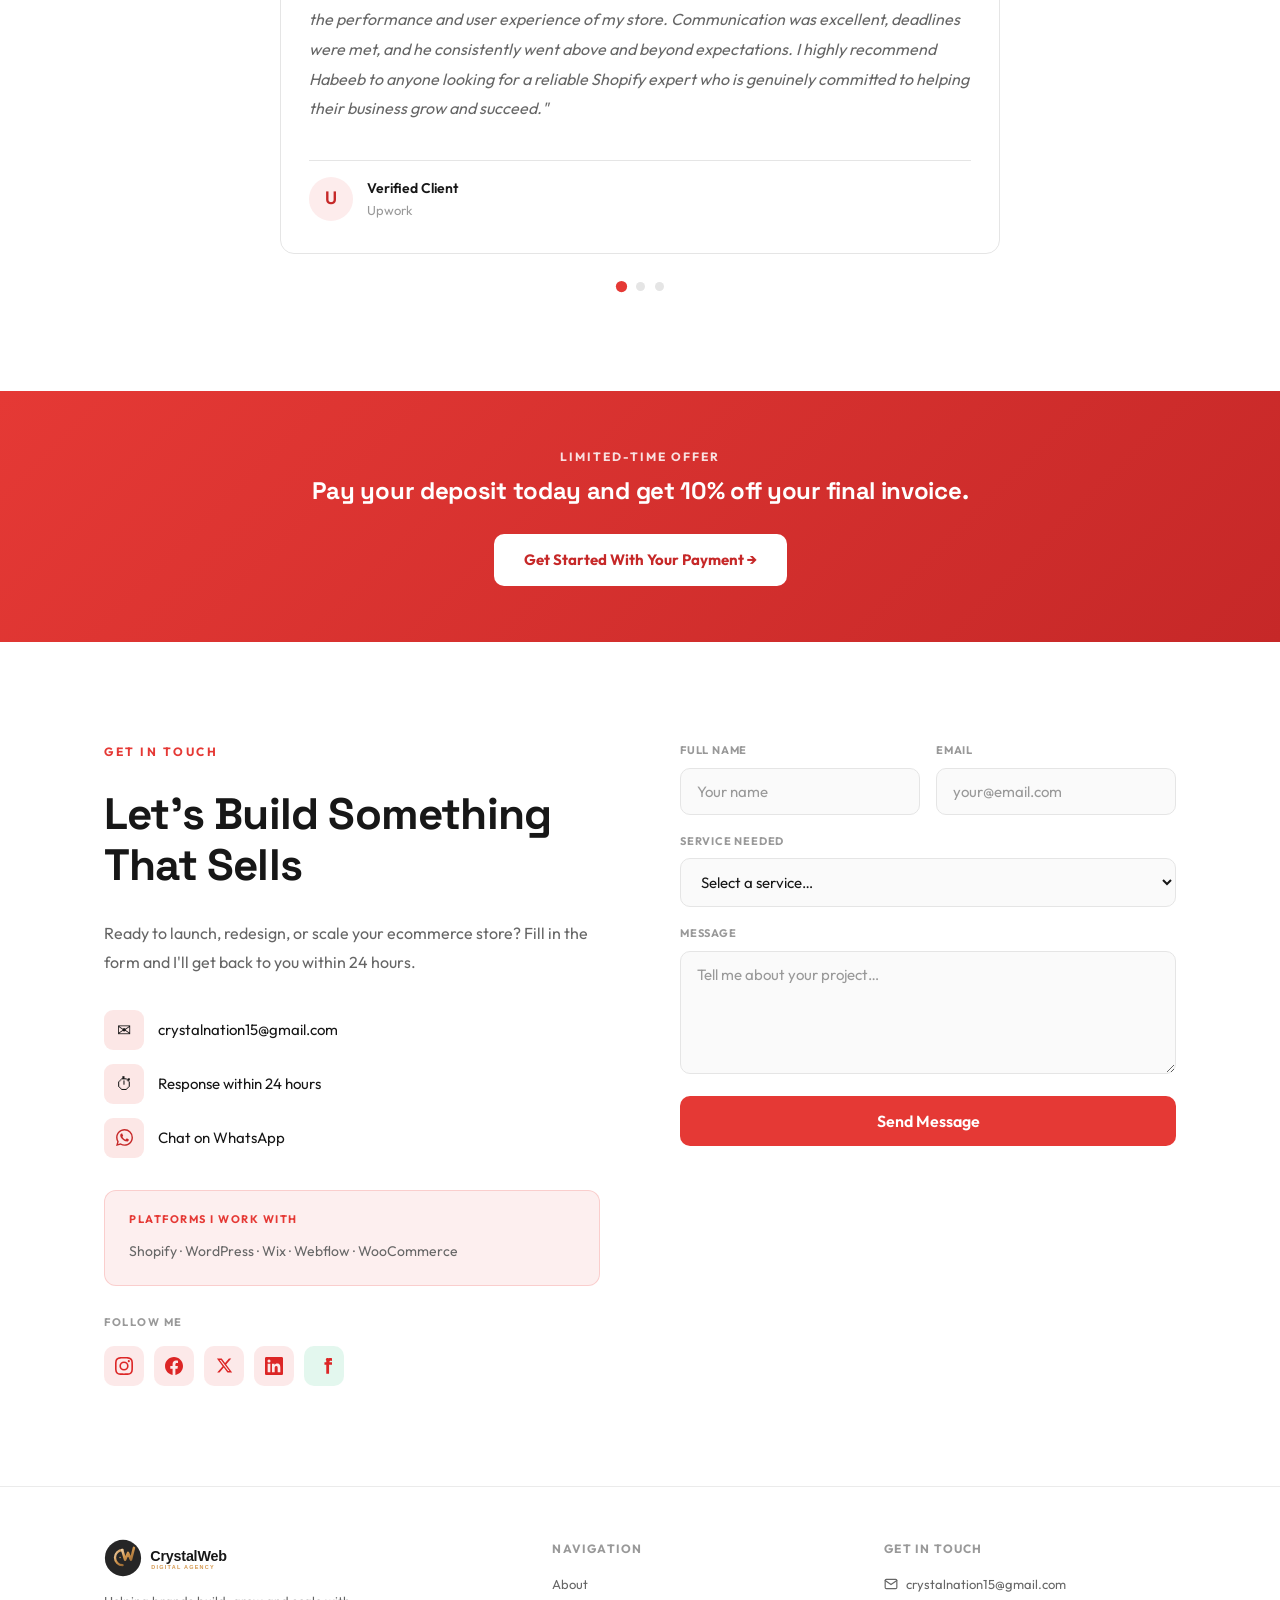
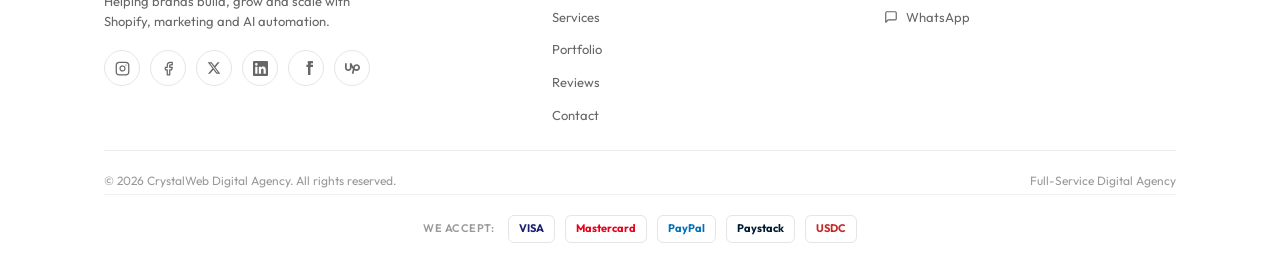
==== commit 8d41ea1f: "Add cache-busting to theme assets, reveal section headers" ====
--- a/index.html
+++ b/index.html
@@ -870,7 +870,7 @@
 }
 </script>
   <link rel="stylesheet" href="assets/svc-flip.css">
-<link rel="stylesheet" href="assets/theme.css">
+<link rel="stylesheet" href="assets/theme.css?v=2">
 <script>try{var _cwt=localStorage.getItem("cw-theme");if(_cwt)document.documentElement.setAttribute("data-theme",_cwt);}catch(e){}</script>
 </head>
 <body>
@@ -1026,7 +1026,7 @@
 <!-- ===== SERVICES ===== -->
 <section id="services" style="padding:100px 0;background:var(--bg);">
   <div class="section-pad" style="max-width:1200px;margin:0 auto;padding:0 64px;">
-    <div style="text-align:center;display:flex;flex-direction:column;align-items:center;gap:16px;margin-bottom:56px;">
+    <div class="reveal" style="text-align:center;display:flex;flex-direction:column;align-items:center;gap:16px;margin-bottom:56px;">
       <div style="font-size:12px;font-weight:700;color:var(--green-dark);letter-spacing:2.5px;text-transform:uppercase;">What I Do</div>
       <h2 style="font-size:44px;line-height:1.15;color:var(--text);letter-spacing:-0.8px;">8 Specialties. One Growth Partner.</h2>
       <p style="font-size:16px;color:var(--text-muted);max-width:540px;line-height:1.75;">Every service is built around one goal: helping ecommerce businesses launch faster, rank higher, and sell more.</p>
@@ -1451,7 +1451,7 @@
 <!-- ===== NUMBERS / IMPACT ===== -->
 <section id="impact" style="padding:100px 0;background:var(--bg-alt);">
   <div class="section-pad" style="max-width:1200px;margin:0 auto;padding:0 64px;">
-    <div style="text-align:center;display:flex;flex-direction:column;align-items:center;gap:16px;margin-bottom:56px;">
+    <div class="reveal" style="text-align:center;display:flex;flex-direction:column;align-items:center;gap:16px;margin-bottom:56px;">
       <div style="font-size:12px;font-weight:700;color:var(--green-dark);letter-spacing:2.5px;text-transform:uppercase;">Our Impact</div>
       <h2 style="font-size:44px;line-height:1.15;color:var(--text);letter-spacing:-0.8px;">Numbers That Speak For Themselves</h2>
       <p style="font-size:16px;color:var(--text-muted);max-width:540px;line-height:1.75;">We focus on results that matter — more traffic, more conversions, and more sales.</p>
@@ -1552,7 +1552,7 @@
 <!-- ===== TEAM ===== -->
 <section id="team" style="padding:100px 0;background:var(--bg-alt);">
   <div class="section-pad" style="max-width:1200px;margin:0 auto;padding:0 64px;">
-    <div style="text-align:center;display:flex;flex-direction:column;align-items:center;gap:16px;margin-bottom:56px;">
+    <div class="reveal" style="text-align:center;display:flex;flex-direction:column;align-items:center;gap:16px;margin-bottom:56px;">
       <div style="font-size:12px;font-weight:700;color:var(--green-dark);letter-spacing:2.5px;text-transform:uppercase;">The Team</div>
       <h2 style="font-size:44px;line-height:1.15;color:var(--text);letter-spacing:-0.8px;">Meet The People Behind <span style="color:var(--green);">CrystalWeb</span></h2>
       <p style="font-size:16px;color:var(--text-muted);max-width:560px;line-height:1.75;">A small, specialized team — each director focused on one thing, so every part of your project gets real expertise.</p>
@@ -1591,7 +1591,7 @@
 <!-- ===== TESTIMONIALS ===== -->
 <section id="testimonials" style="padding:100px 0;background:var(--bg);">
   <div class="section-pad" style="max-width:1200px;margin:0 auto;padding:0 64px;">
-    <div style="text-align:center;display:flex;flex-direction:column;align-items:center;gap:16px;margin-bottom:56px;">
+    <div class="reveal" style="text-align:center;display:flex;flex-direction:column;align-items:center;gap:16px;margin-bottom:56px;">
       <div style="font-size:12px;font-weight:700;color:var(--green-dark);letter-spacing:2.5px;text-transform:uppercase;">Testimonials</div>
       <h2 style="font-size:44px;line-height:1.15;color:var(--text);letter-spacing:-0.8px;">What Clients Say</h2>
     </div>
@@ -2045,7 +2045,7 @@
   <a href="reviews.html" class="mob-btm-a"><svg width="22" height="22" viewBox="0 0 24 24" fill="none" stroke="currentColor" stroke-width="2" stroke-linecap="round" stroke-linejoin="round"><polygon points="12,2 15.09,8.26 22,9.27 17,14.14 18.18,21.02 12,17.77 5.82,21.02 7,14.14 2,9.27 8.91,8.26"/></svg>Reviews</a>
   <a href="contact.html" class="mob-btm-a"><svg width="22" height="22" viewBox="0 0 24 24" fill="none" stroke="currentColor" stroke-width="2" stroke-linecap="round" stroke-linejoin="round"><path d="M21 15a2 2 0 0 1-2 2H7l-4 4V5a2 2 0 0 1 2-2h14a2 2 0 0 1 2 2z"/></svg>Contact</a>
 </nav>
-<script src="assets/theme.js"></script>
+<script src="assets/theme.js?v=2"></script>
 <!--Start of Tawk.to Script-->
 <script type="text/javascript">
 var Tawk_API=Tawk_API||{}, Tawk_LoadStart=new Date();
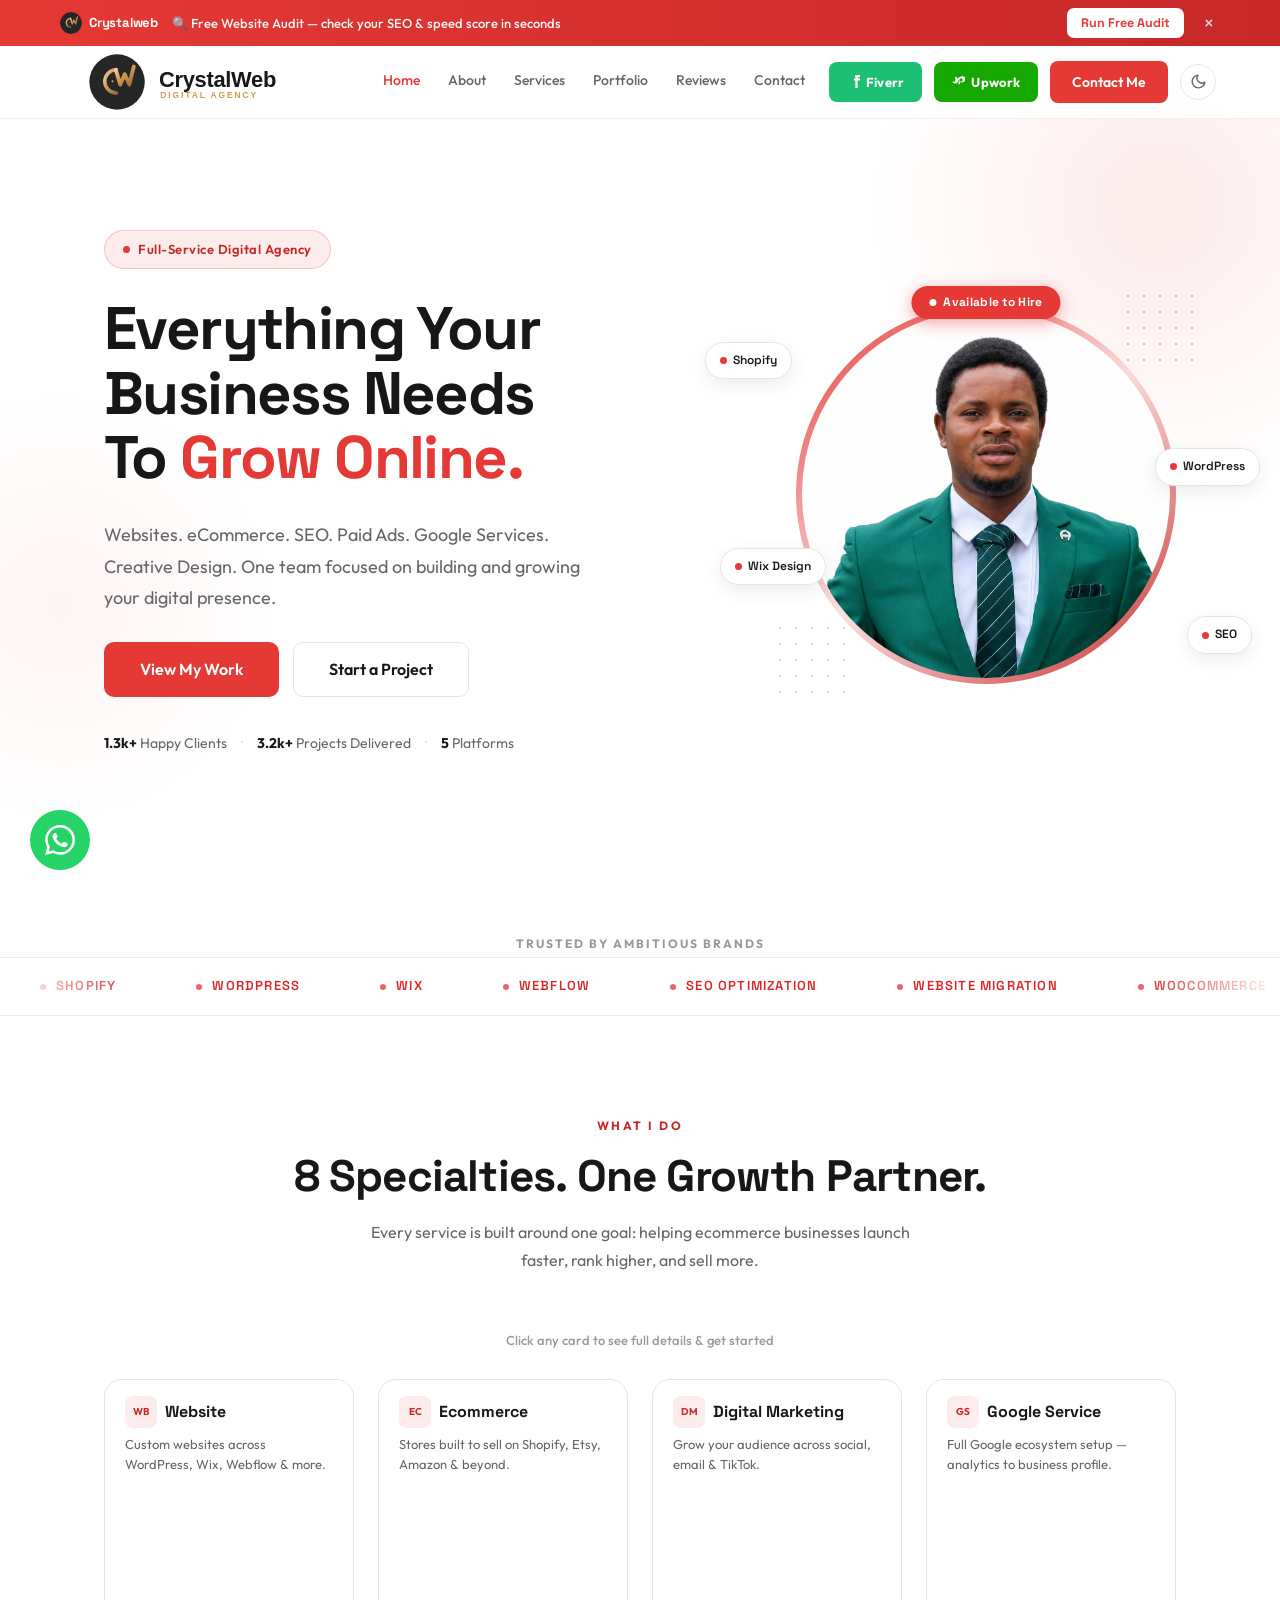
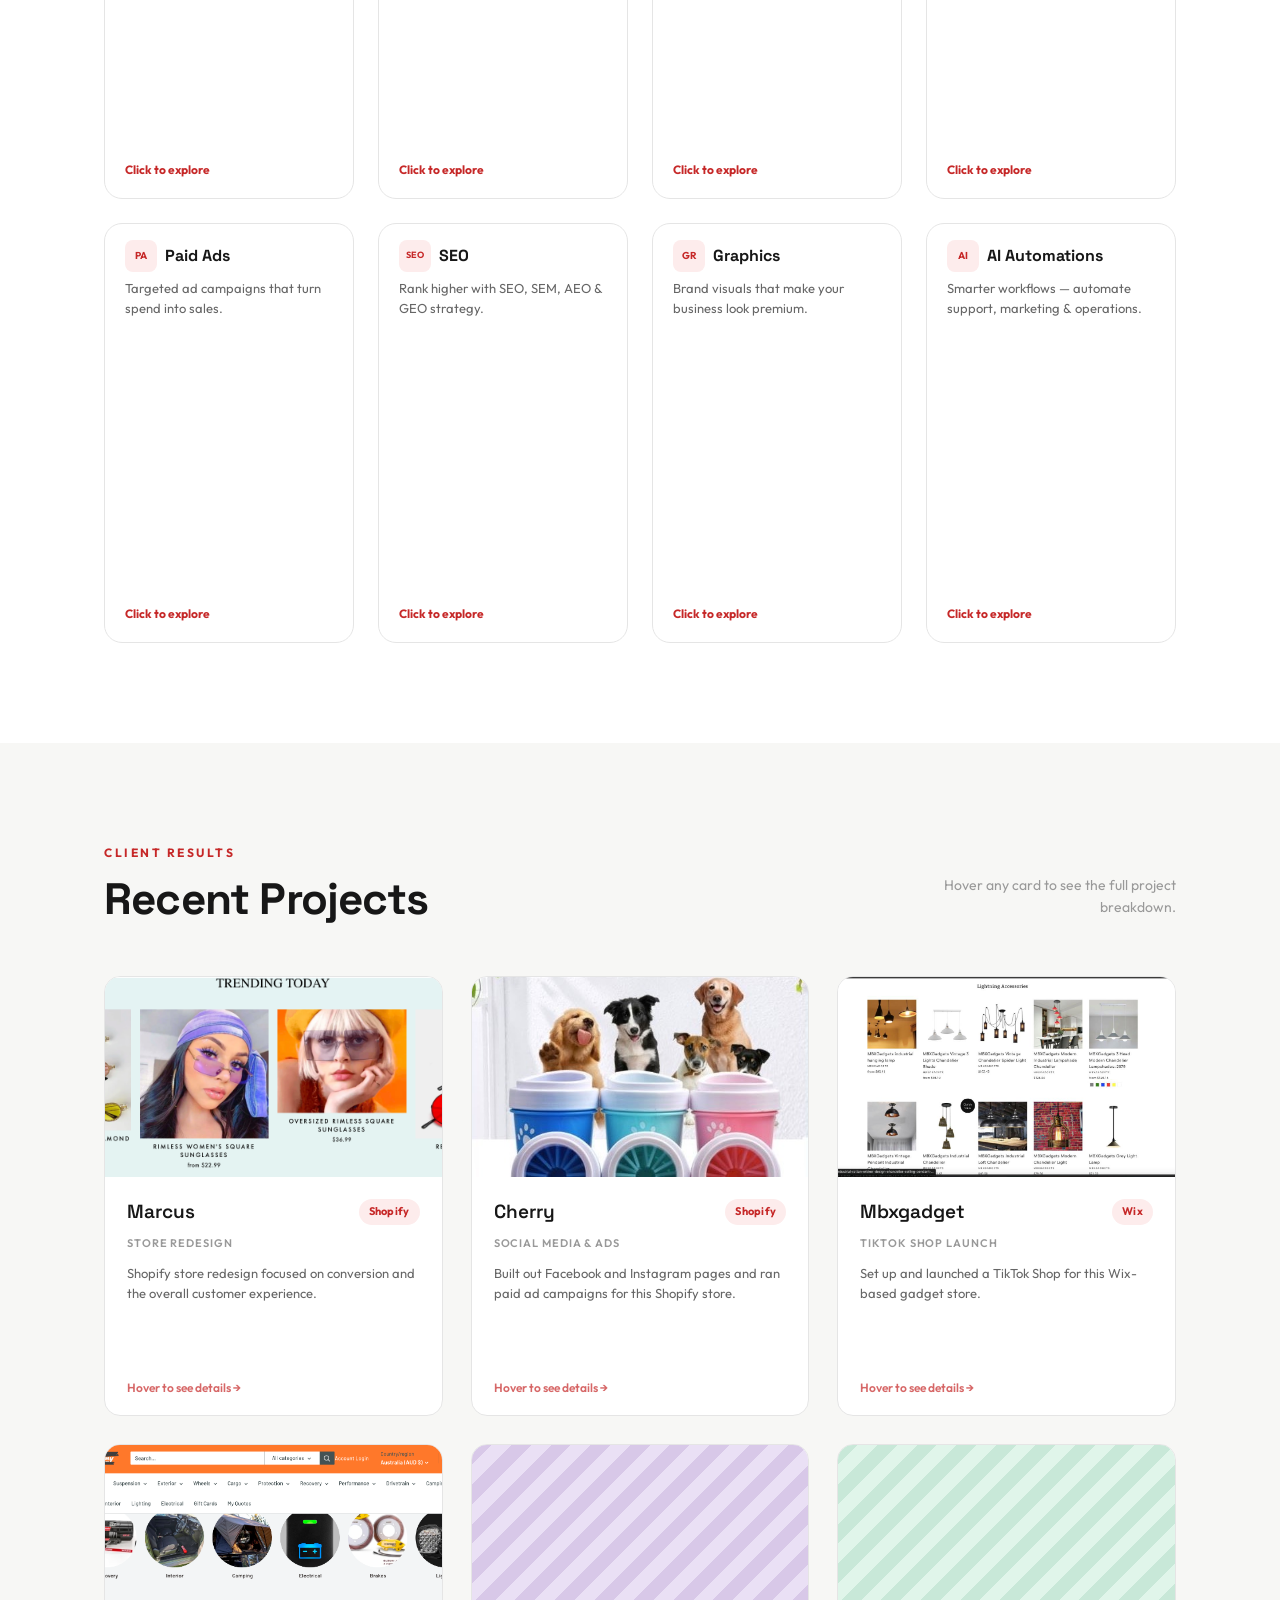
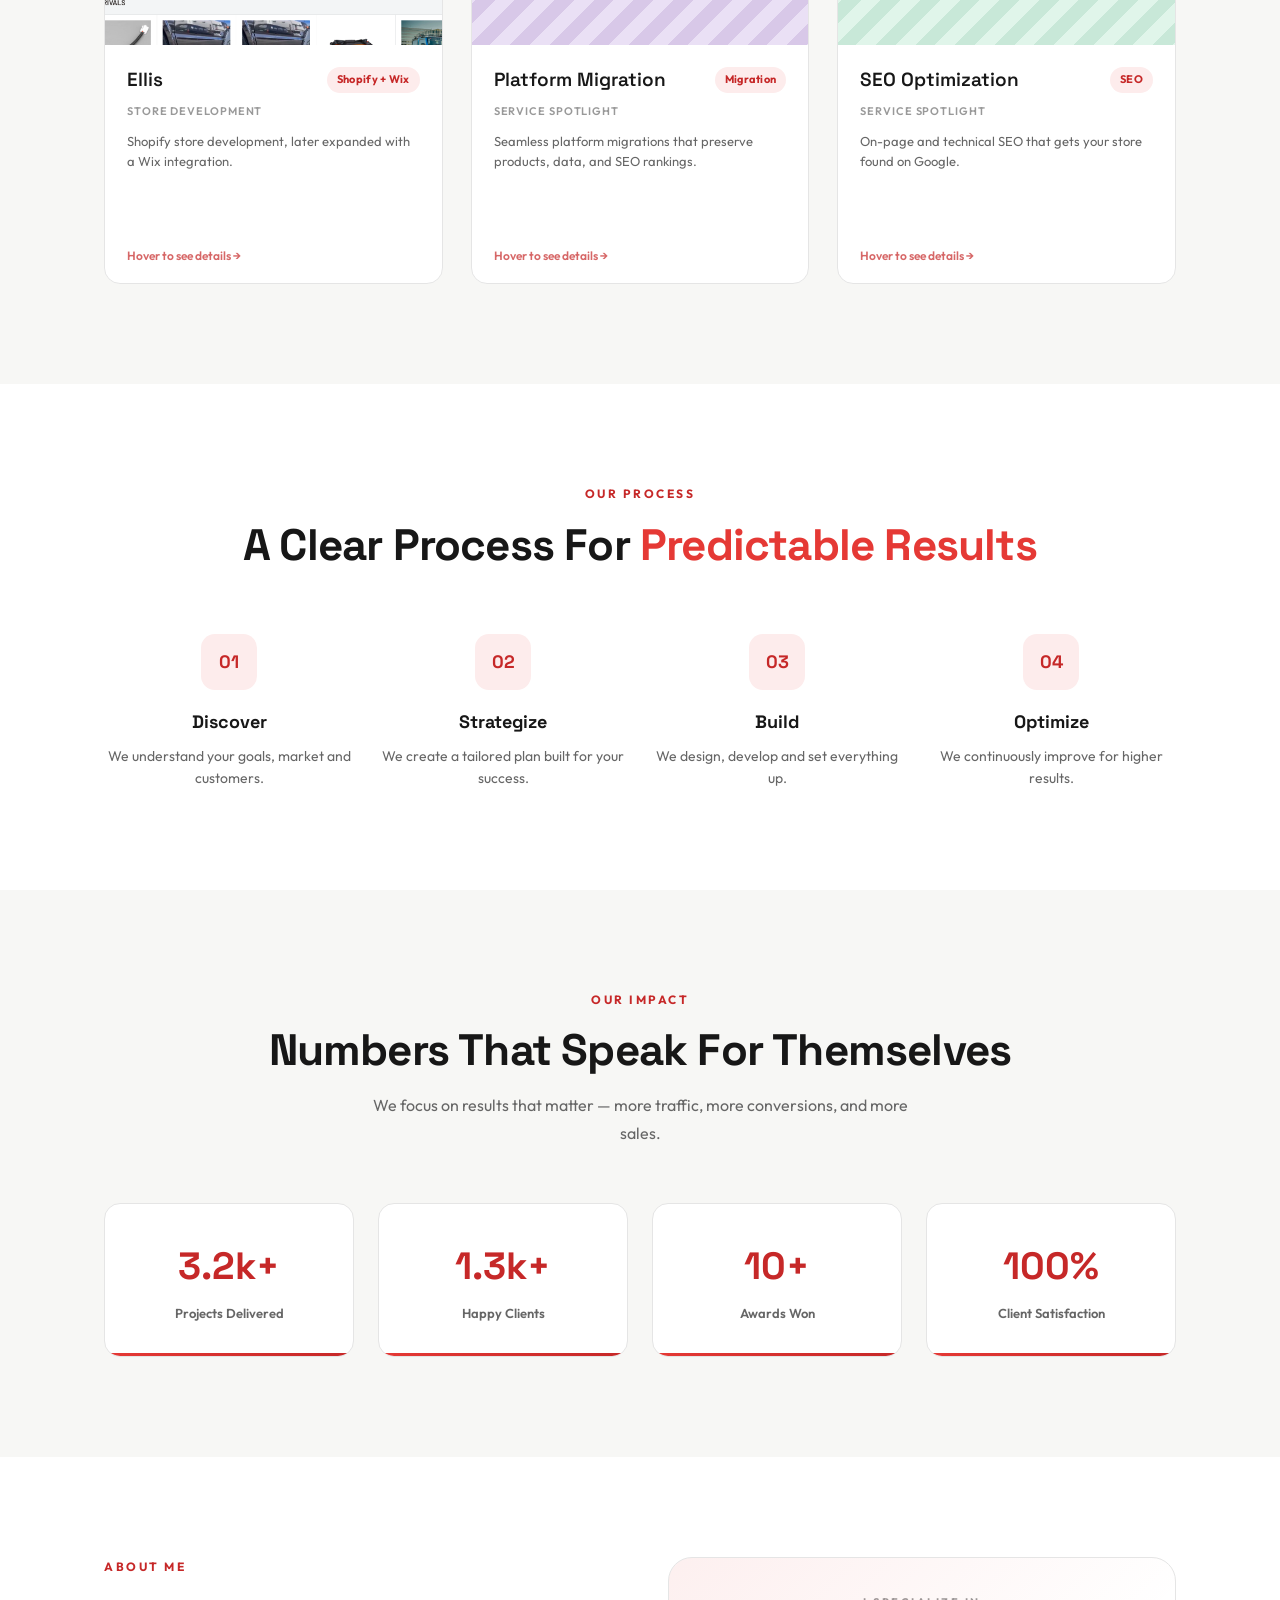
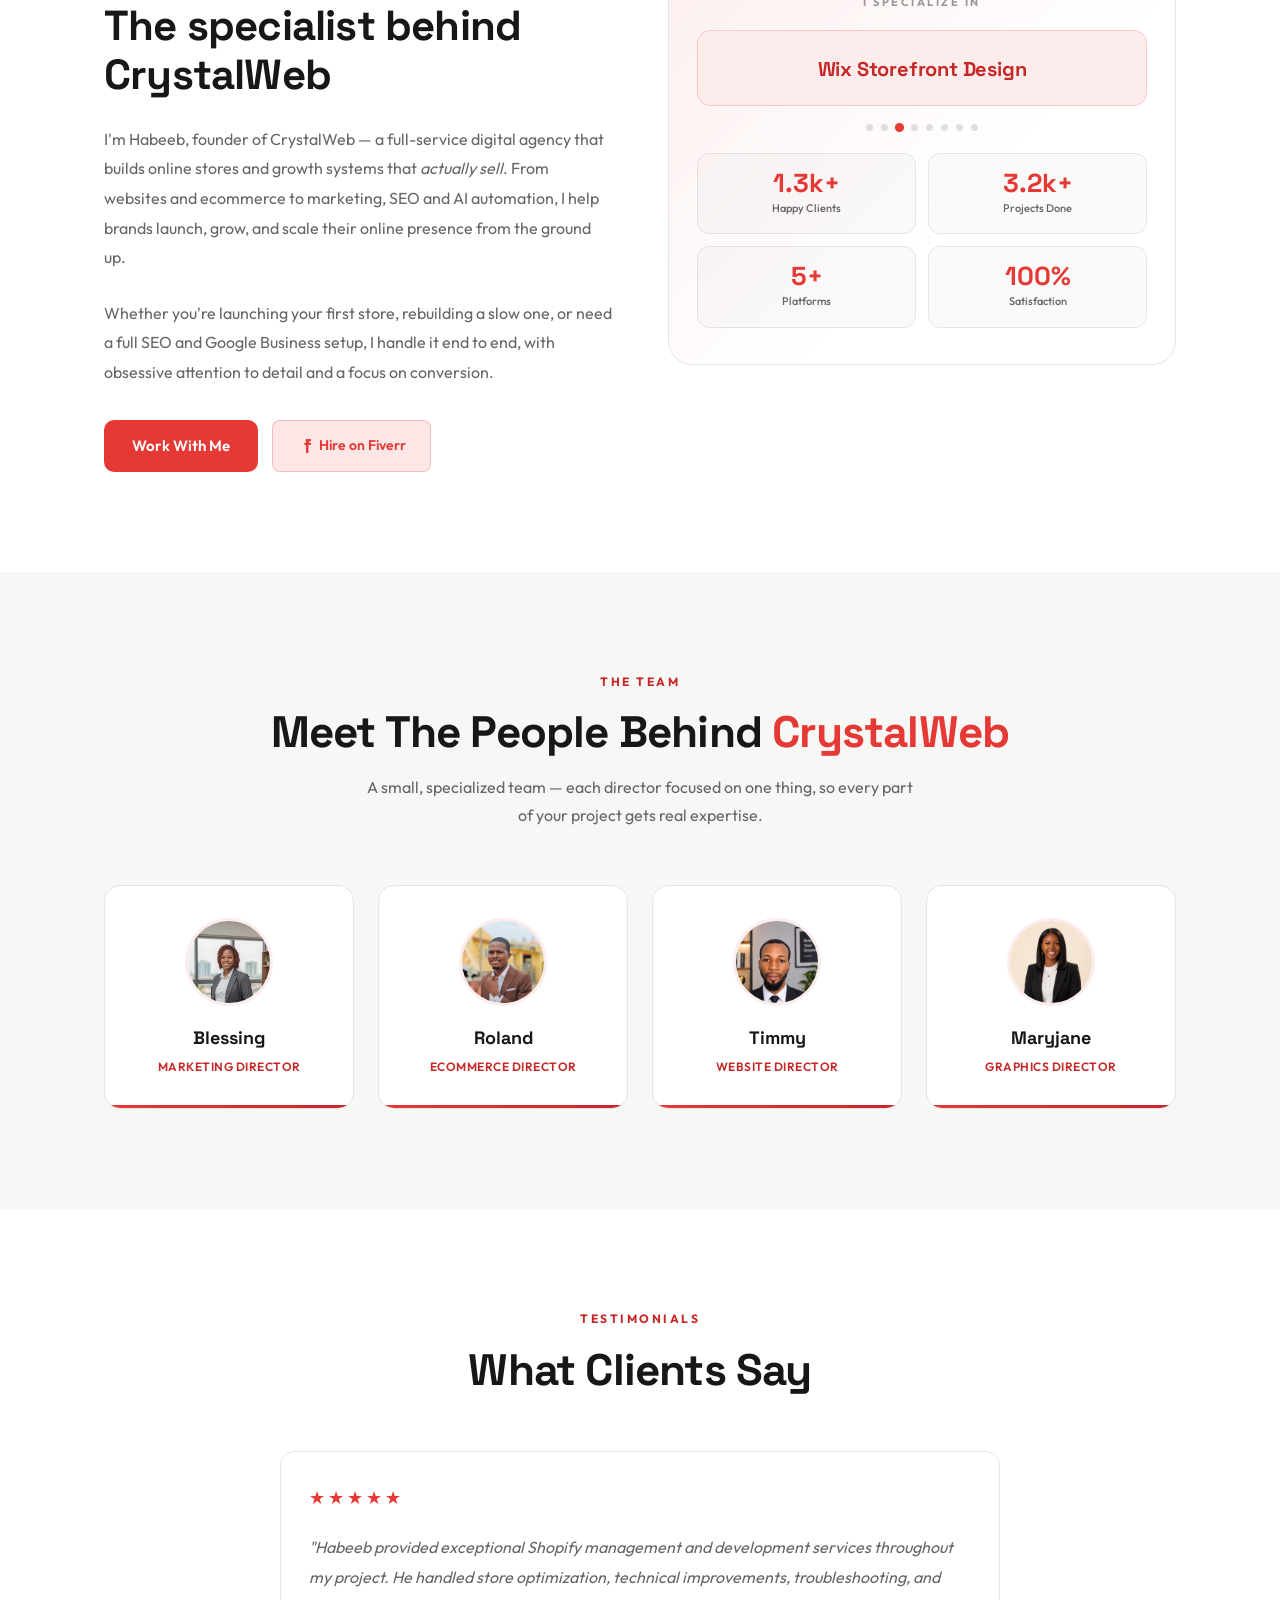
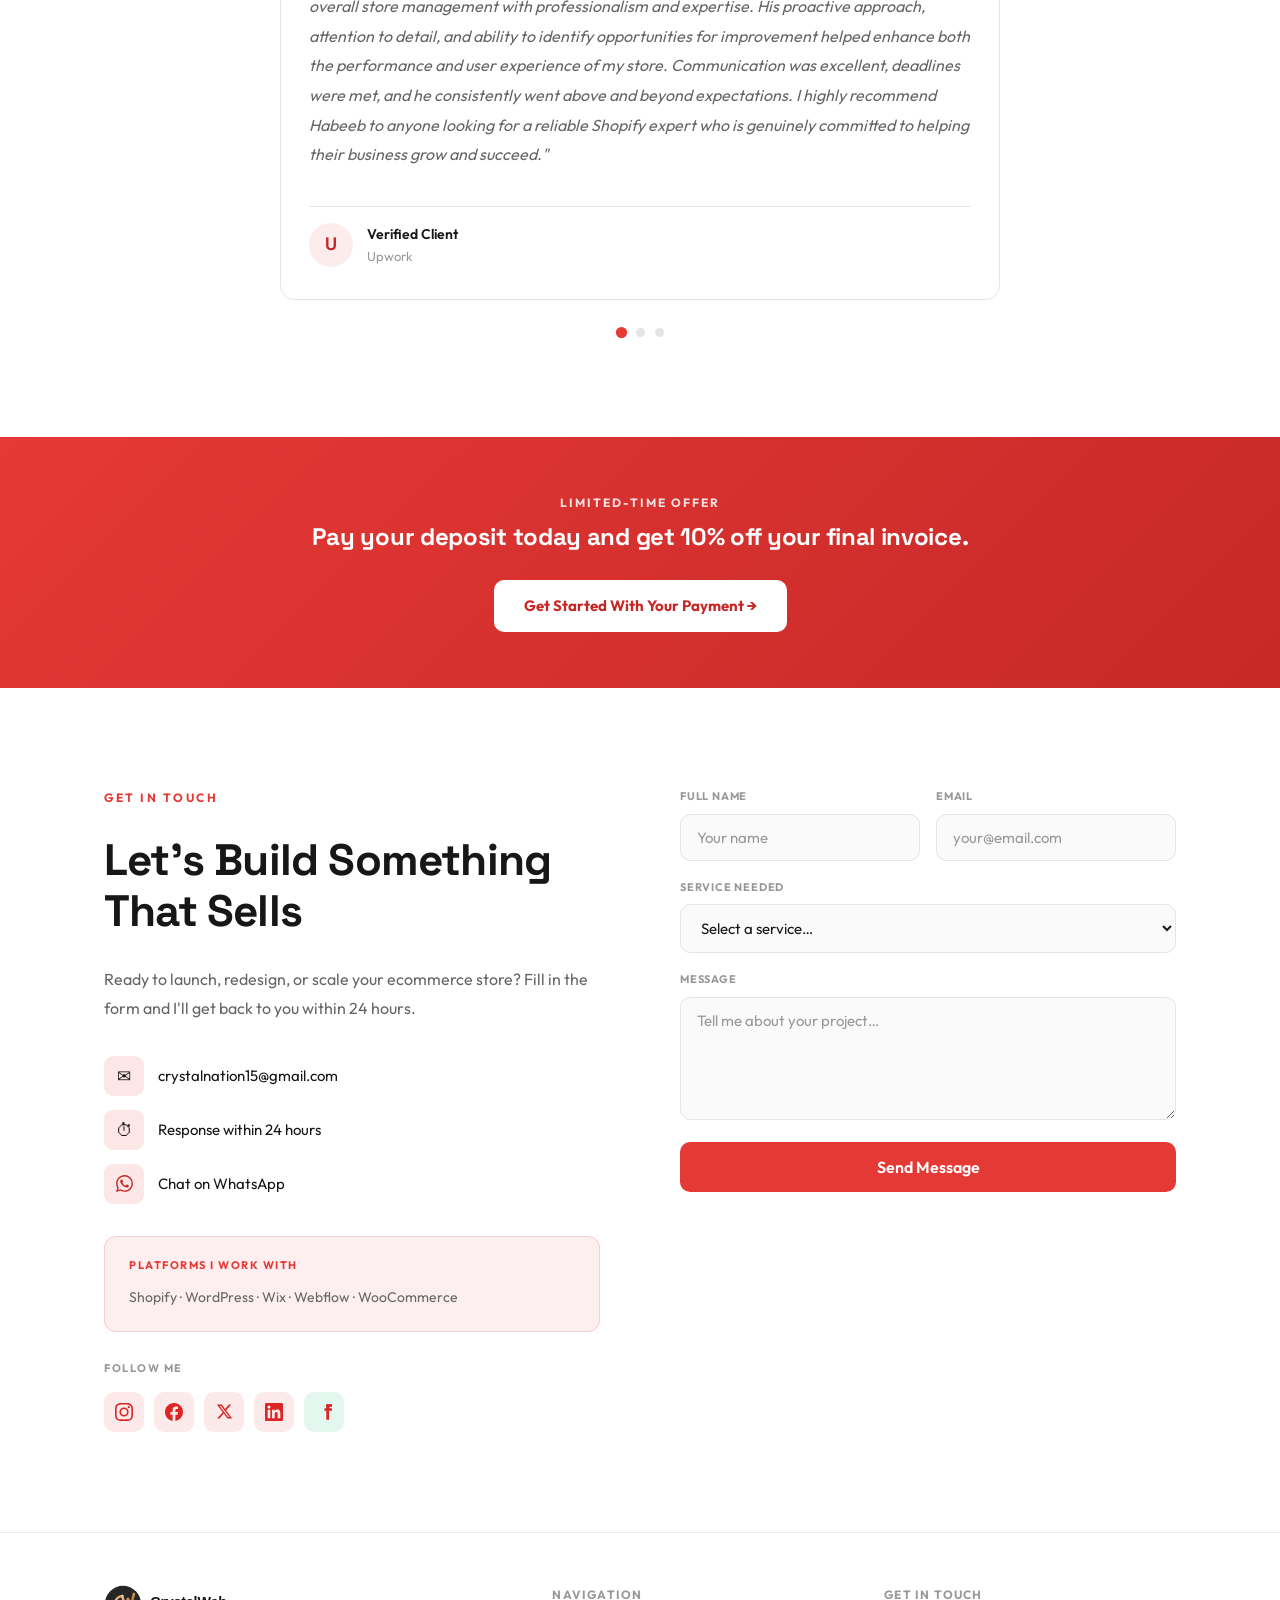
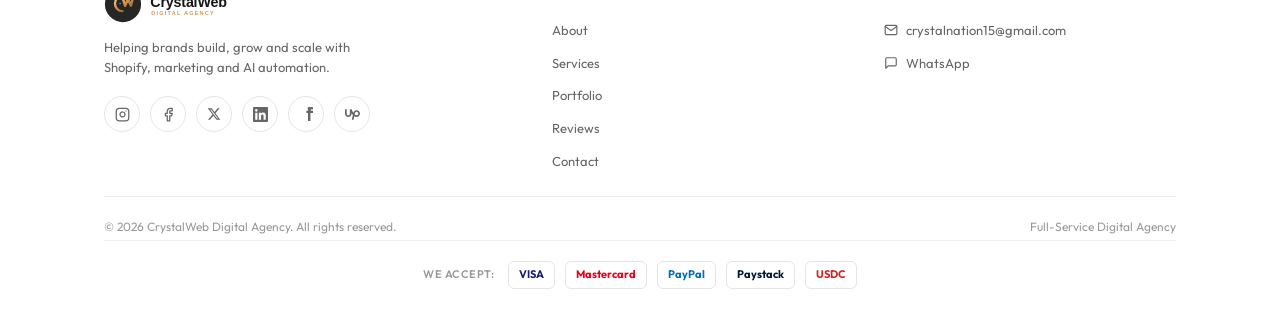
==== commit f176cddc: "Add free website audit tool to site header Visitors can run a real SEO/performance/accessibility aud" ====
--- a/index.html
+++ b/index.html
@@ -871,9 +871,35 @@
 </script>
   <link rel="stylesheet" href="assets/svc-flip.css">
 <link rel="stylesheet" href="assets/theme.css?v=2">
+<link rel="stylesheet" href="assets/audit-widget.css">
 <script>try{var _cwt=localStorage.getItem("cw-theme");if(_cwt)document.documentElement.setAttribute("data-theme",_cwt);}catch(e){}</script>
 </head>
 <body>
+
+<script>try{if(localStorage.getItem('cw-audit-dismissed')!=='1'){document.documentElement.classList.add('has-audit-bar');}}catch(e){document.documentElement.classList.add('has-audit-bar');}</script>
+
+<!-- ===== FREE AUDIT BAR ===== -->
+<div id="cw-audit-bar">
+  <div class="cw-audit-bar-inner">
+    <a href="index.html" class="cw-audit-bar-brand" aria-label="CrystalWeb">
+      <img src="assets/icon-mark.svg" alt="" class="cw-audit-bar-mark">
+      <span class="cw-audit-bar-word">Crystalweb</span>
+    </a>
+    <span class="cw-audit-bar-copy">🔍 Free Website Audit — check your SEO &amp; speed score in seconds</span>
+    <button type="button" class="cw-audit-bar-btn" onclick="CWAudit.open()">Run Free Audit</button>
+    <button type="button" class="cw-audit-bar-close" onclick="CWAudit.dismissBar()" aria-label="Dismiss">&times;</button>
+  </div>
+</div>
+
+<!-- ===== AUDIT MODAL ===== -->
+<div id="cw-audit-modal" role="dialog" aria-modal="true">
+  <div class="cw-audit-modal-overlay" onclick="CWAudit.close()"></div>
+  <div class="cw-audit-modal-box">
+    <button type="button" class="cw-audit-modal-close" onclick="CWAudit.close()" aria-label="Close">&times;</button>
+    <div id="cw-audit-content"></div>
+  </div>
+</div>
+
 
 <!-- ===== FLOATING WHATSAPP BUTTON ===== -->
 <a href="https://wa.me/2349162313251" target="_blank" rel="noopener noreferrer" class="whatsapp-float" aria-label="Chat on WhatsApp">
@@ -2066,5 +2092,7 @@
     });
   }
 </script>
+<script src="https://cdnjs.cloudflare.com/ajax/libs/jspdf/2.5.1/jspdf.umd.min.js"></script>
+<script src="assets/audit-widget.js" defer></script>
 </body>
 </html>
--- a/assets/audit-widget.css
+++ b/assets/audit-widget.css
@@ -0,0 +1,110 @@
+:root{ --cw-audit-h: 46px; }
+
+/* ===== TOP BAR ===== */
+#cw-audit-bar{
+  position:fixed; top:0; left:0; right:0; z-index:1002;
+  height:var(--cw-audit-h);
+  background:linear-gradient(90deg,var(--green,#E53935),var(--green-dark,#C62828));
+  display:none;
+  align-items:center;
+}
+html.has-audit-bar #cw-audit-bar{ display:flex; }
+html.has-audit-bar header{ top:var(--cw-audit-h) !important; }
+html.has-audit-bar body{ padding-top:var(--cw-audit-h); }
+
+.cw-audit-bar-inner{
+  width:100%; max-width:1200px; margin:0 auto; padding:0 20px;
+  display:flex; align-items:center; gap:14px;
+}
+.cw-audit-bar-brand{ display:flex; align-items:center; gap:7px; text-decoration:none; flex-shrink:0; }
+.cw-audit-bar-mark{ width:22px; height:22px; border-radius:50%; display:block; }
+.cw-audit-bar-word{ font-family:'Space Grotesk',sans-serif; font-weight:700; font-size:13px; color:#fff; letter-spacing:-0.2px; }
+.cw-audit-bar-copy{ flex:1; color:#fff; font-size:13px; font-weight:500; opacity:0.95; white-space:nowrap; overflow:hidden; text-overflow:ellipsis; }
+.cw-audit-bar-btn{
+  flex-shrink:0; background:#fff; color:var(--green,#E53935); border:none; border-radius:7px;
+  font-family:'Space Grotesk',sans-serif; font-weight:700; font-size:12.5px; padding:7px 14px; cursor:pointer;
+  white-space:nowrap;
+}
+.cw-audit-bar-btn:hover{ opacity:0.9; }
+.cw-audit-bar-close{
+  flex-shrink:0; background:transparent; border:none; color:#fff; opacity:0.8; font-size:18px; line-height:1;
+  cursor:pointer; padding:4px 6px;
+}
+.cw-audit-bar-close:hover{ opacity:1; }
+
+@media (max-width:700px){
+  .cw-audit-bar-copy{ display:none; }
+  .cw-audit-bar-inner{ gap:10px; padding:0 14px; }
+}
+
+/* ===== MODAL ===== */
+#cw-audit-modal{ position:fixed; inset:0; z-index:2000; display:none; align-items:center; justify-content:center; padding:20px; }
+#cw-audit-modal.is-open{ display:flex; }
+.cw-audit-modal-overlay{ position:absolute; inset:0; background:rgba(23,23,23,0.55); backdrop-filter:blur(3px); -webkit-backdrop-filter:blur(3px); }
+.cw-audit-modal-box{
+  position:relative; background:var(--card-bg,#fff); color:var(--text,#171717);
+  width:100%; max-width:460px; max-height:88vh; overflow-y:auto;
+  border-radius:18px; padding:34px 28px 28px; box-shadow:0 24px 60px rgba(0,0,0,0.25);
+}
+.cw-audit-modal-close{
+  position:absolute; top:14px; right:14px; width:32px; height:32px; border-radius:50%;
+  border:1px solid var(--green-border,#E5E5E5); background:var(--bg-alt,#F7F7F5); color:var(--text-muted,#666);
+  font-size:16px; cursor:pointer; display:flex; align-items:center; justify-content:center;
+}
+.cw-audit-badge{
+  display:inline-block; font-family:'Space Grotesk',sans-serif; font-size:11px; font-weight:700; letter-spacing:0.08em;
+  color:var(--green,#E53935); background:var(--green-light,#FDECEC); padding:4px 10px; border-radius:20px; margin-bottom:12px;
+}
+.cw-audit-h{ font-family:'Space Grotesk',sans-serif; font-size:21px; font-weight:700; margin-bottom:8px; line-height:1.3; }
+.cw-audit-sub{ font-size:13.5px; color:var(--text-muted,#666); margin-bottom:18px; line-height:1.5; word-break:break-word; }
+.cw-audit-form{ display:flex; gap:8px; flex-wrap:wrap; }
+.cw-audit-input{
+  flex:1; min-width:180px; border:1.5px solid var(--green-border,#E5E5E5); border-radius:9px; padding:11px 13px;
+  font-size:13.5px; color:var(--text,#171717); background:var(--bg,#fff);
+}
+.cw-audit-input:focus{ outline:none; border-color:var(--green,#E53935); }
+.cw-audit-btn-primary{
+  background:var(--green,#E53935); color:#fff; border:none; border-radius:9px; padding:11px 18px;
+  font-family:'Space Grotesk',sans-serif; font-weight:700; font-size:13.5px; cursor:pointer; white-space:nowrap;
+}
+.cw-audit-btn-primary:hover{ background:var(--green-dark,#C62828); }
+.cw-audit-btn-primary:disabled{ opacity:0.65; cursor:default; }
+.cw-audit-error{ color:#C62828; font-size:12.5px; margin-top:10px; }
+.cw-audit-fine{ font-size:11.5px; color:var(--text-lighter,#999); margin-top:16px; line-height:1.5; }
+
+.cw-audit-loading{ text-align:center; padding:30px 10px; }
+.cw-audit-spinner{
+  width:40px; height:40px; border-radius:50%; border:3.5px solid var(--green-light,#FDECEC);
+  border-top-color:var(--green,#E53935); margin:0 auto 18px; animation:cw-audit-spin 0.9s linear infinite;
+}
+@keyframes cw-audit-spin{ to{ transform:rotate(360deg); } }
+.cw-audit-loading-text{ font-size:14px; font-weight:600; margin-bottom:6px; }
+.cw-audit-loading-url{ font-size:12px; color:var(--text-lighter,#999); word-break:break-all; }
+
+.cw-audit-gauges{ display:grid; grid-template-columns:repeat(4,1fr); gap:10px; margin:18px 0 20px; }
+.cw-audit-gauge{ text-align:center; }
+.cw-audit-gauge-ring{
+  width:56px; height:56px; margin:0 auto 6px; border-radius:50%;
+  background:conic-gradient(var(--c,#999) calc(var(--p,0)*1%), var(--green-light,#eee) 0);
+  display:flex; align-items:center; justify-content:center; position:relative;
+}
+.cw-audit-gauge-ring::before{
+  content:''; position:absolute; inset:5px; border-radius:50%; background:var(--card-bg,#fff);
+}
+.cw-audit-gauge-ring span{ position:relative; font-family:'Space Grotesk',sans-serif; font-weight:700; font-size:14px; }
+.cw-audit-gauge-label{ font-size:10.5px; color:var(--text-muted,#666); font-weight:600; line-height:1.3; }
+
+.cw-audit-issues-label{ font-family:'Space Grotesk',sans-serif; font-weight:700; font-size:13px; margin-bottom:8px; }
+.cw-audit-issues{ list-style:none; margin:0 0 20px; padding:0; display:flex; flex-direction:column; gap:10px; }
+.cw-audit-issues li{ font-size:12.5px; border-left:3px solid var(--green,#E53935); padding:4px 0 4px 10px; }
+.cw-audit-issues li strong{ display:block; margin-bottom:2px; }
+.cw-audit-issues li span{ color:var(--text-muted,#666); line-height:1.4; }
+.cw-audit-issues li.cw-audit-clean{ border-left-color:#1E8E3E; }
+
+.cw-audit-cta{ border-top:1px solid var(--green-border,#E5E5E5); padding-top:18px; }
+.cw-audit-cta p{ font-size:13px; margin-bottom:10px; color:var(--text,#171717); }
+
+[data-theme="dark"] .cw-audit-modal-box{ background:#192840 !important; color:#E2EDF7 !important; }
+[data-theme="dark"] .cw-audit-input{ background:#0D1B2A !important; color:#E2EDF7 !important; border-color:rgba(229,57,53,0.25) !important; }
+[data-theme="dark"] .cw-audit-modal-close{ background:#0D1B2A !important; border-color:rgba(229,57,53,0.2) !important; color:#8FAFC8 !important; }
+[data-theme="dark"] .cw-audit-gauge-ring::before{ background:#192840 !important; }
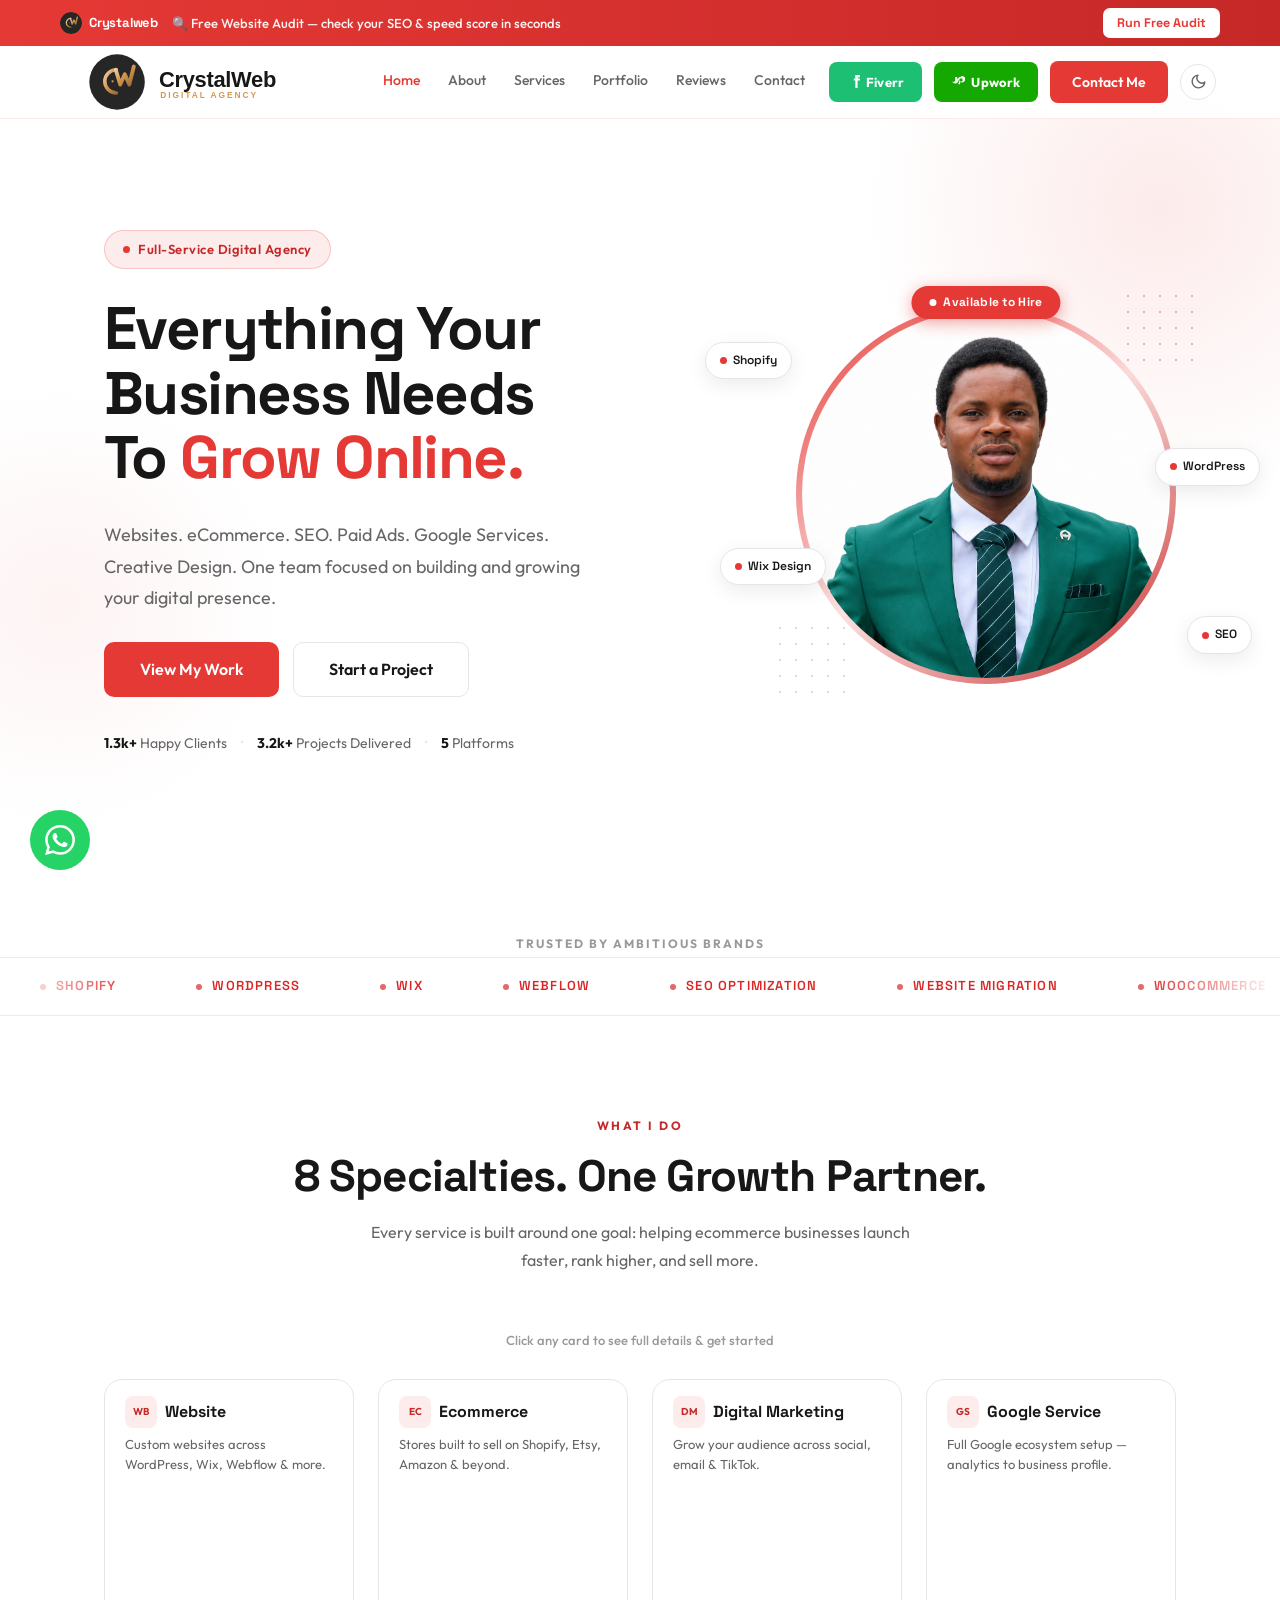
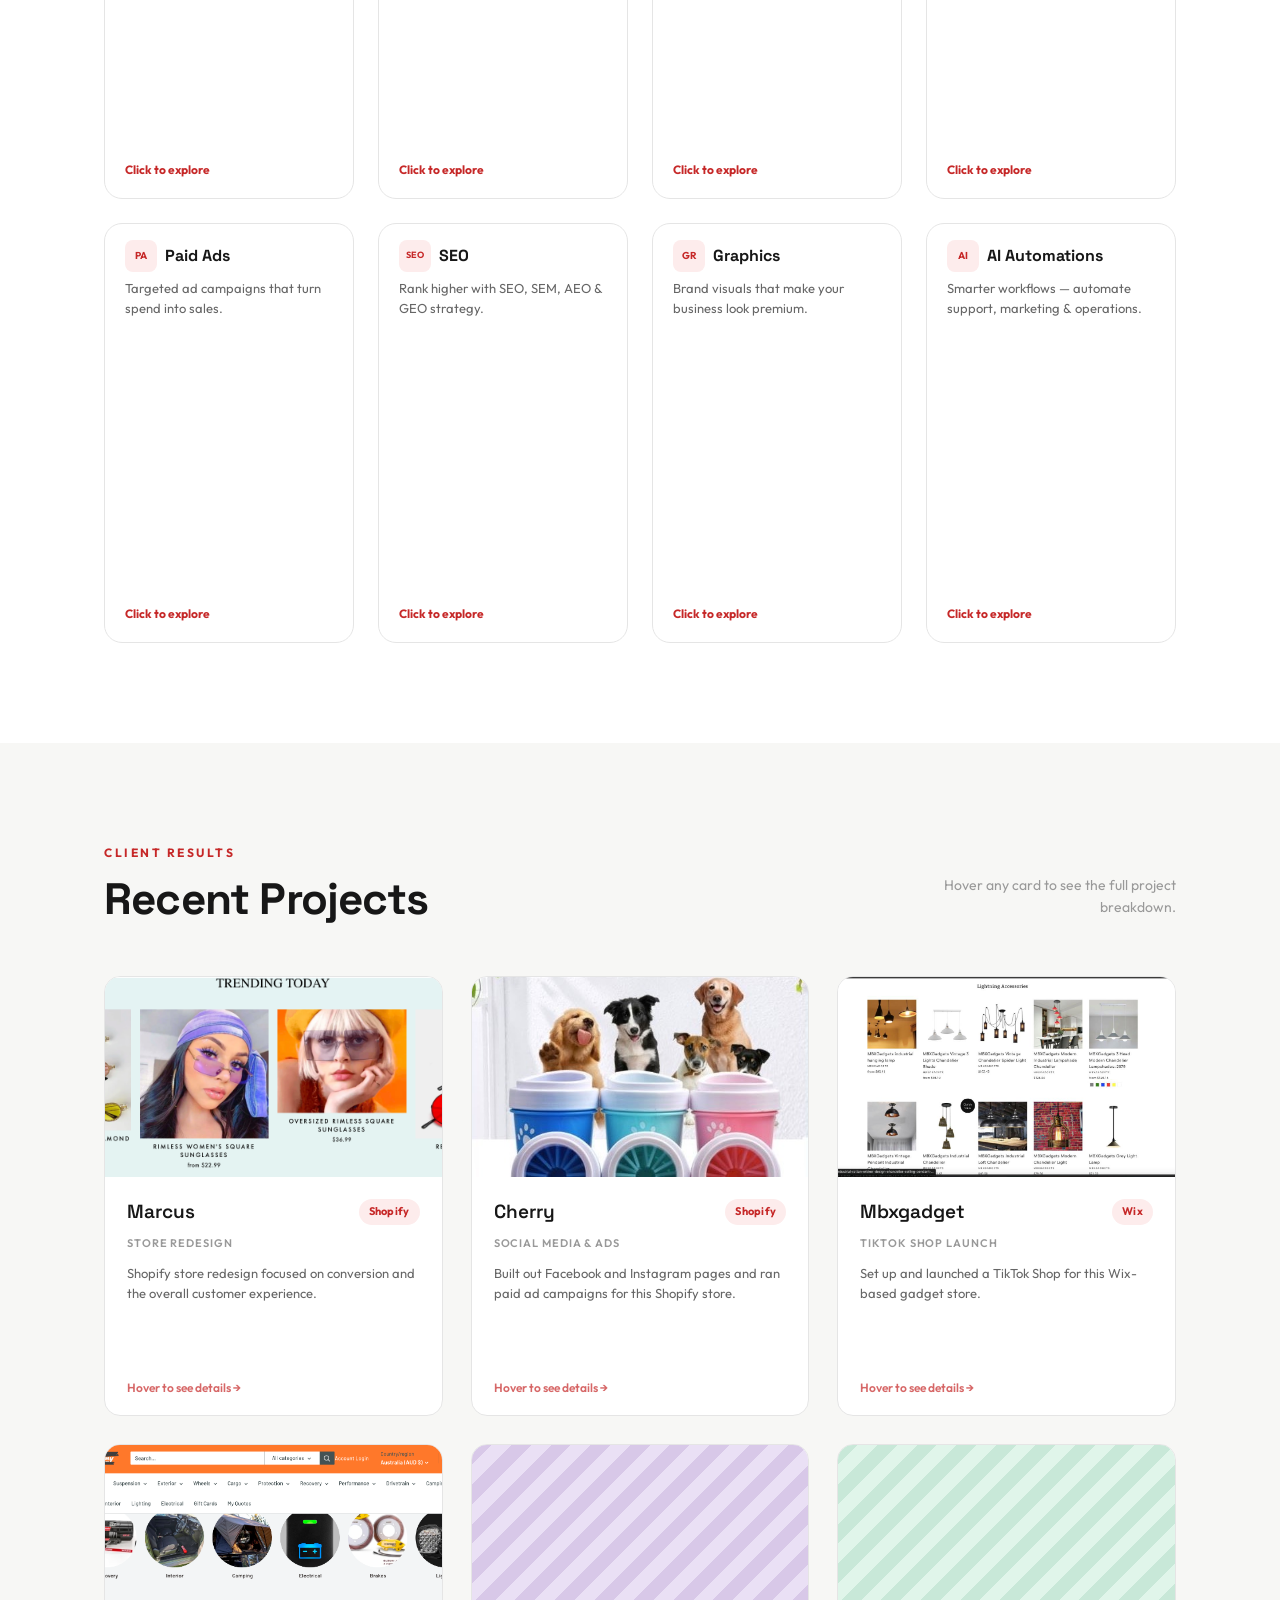
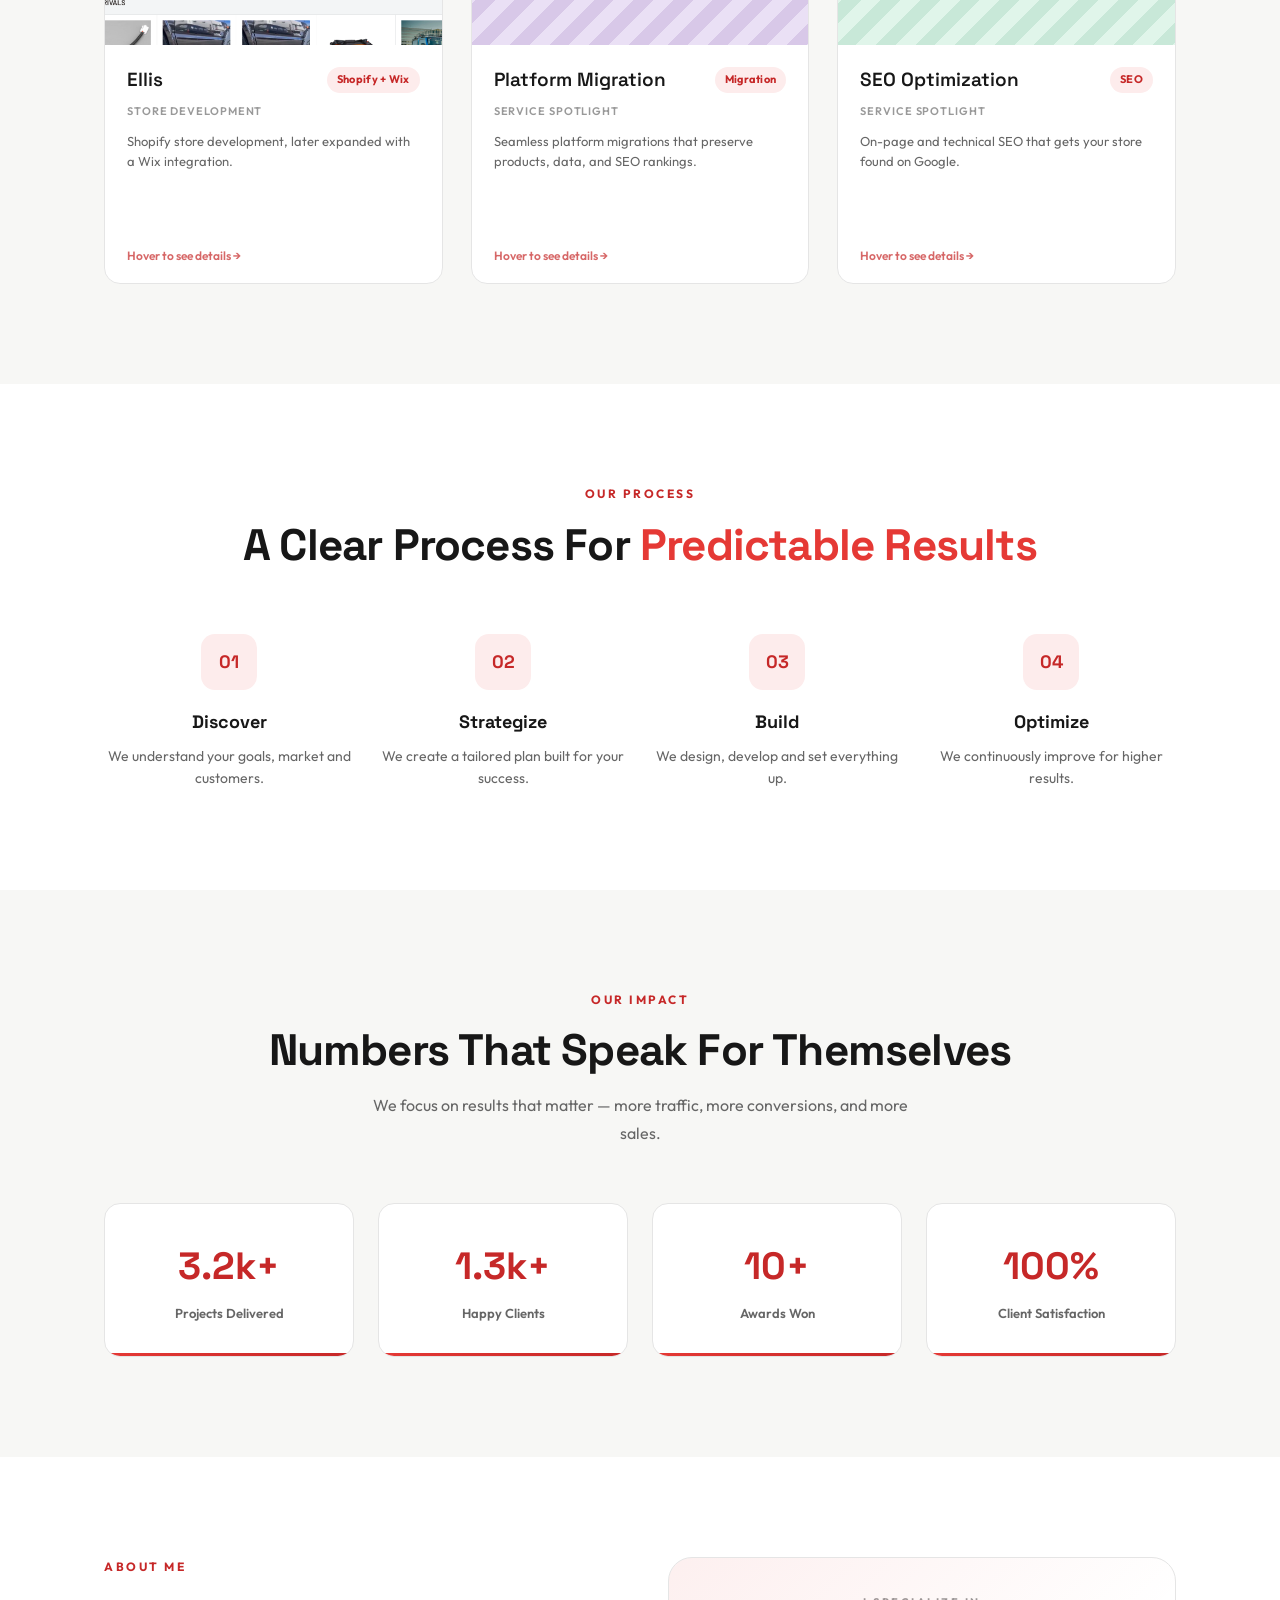
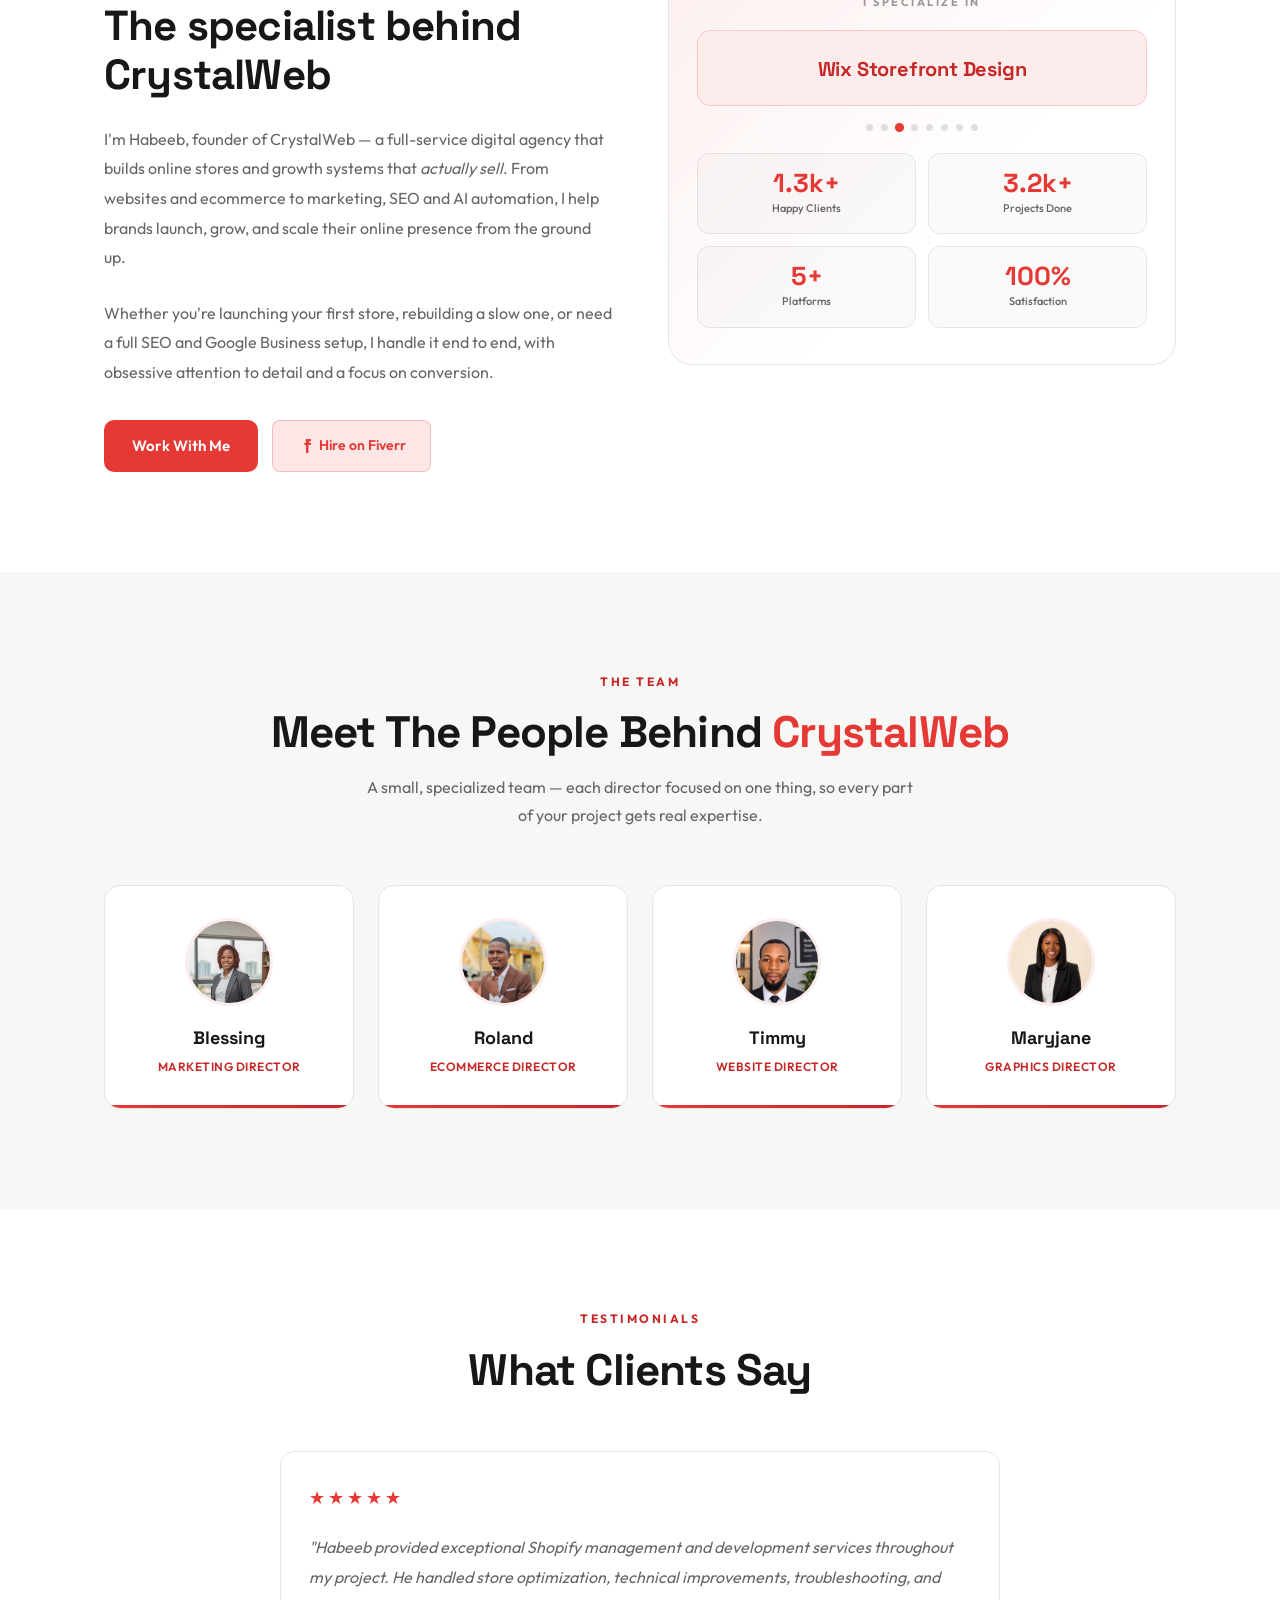
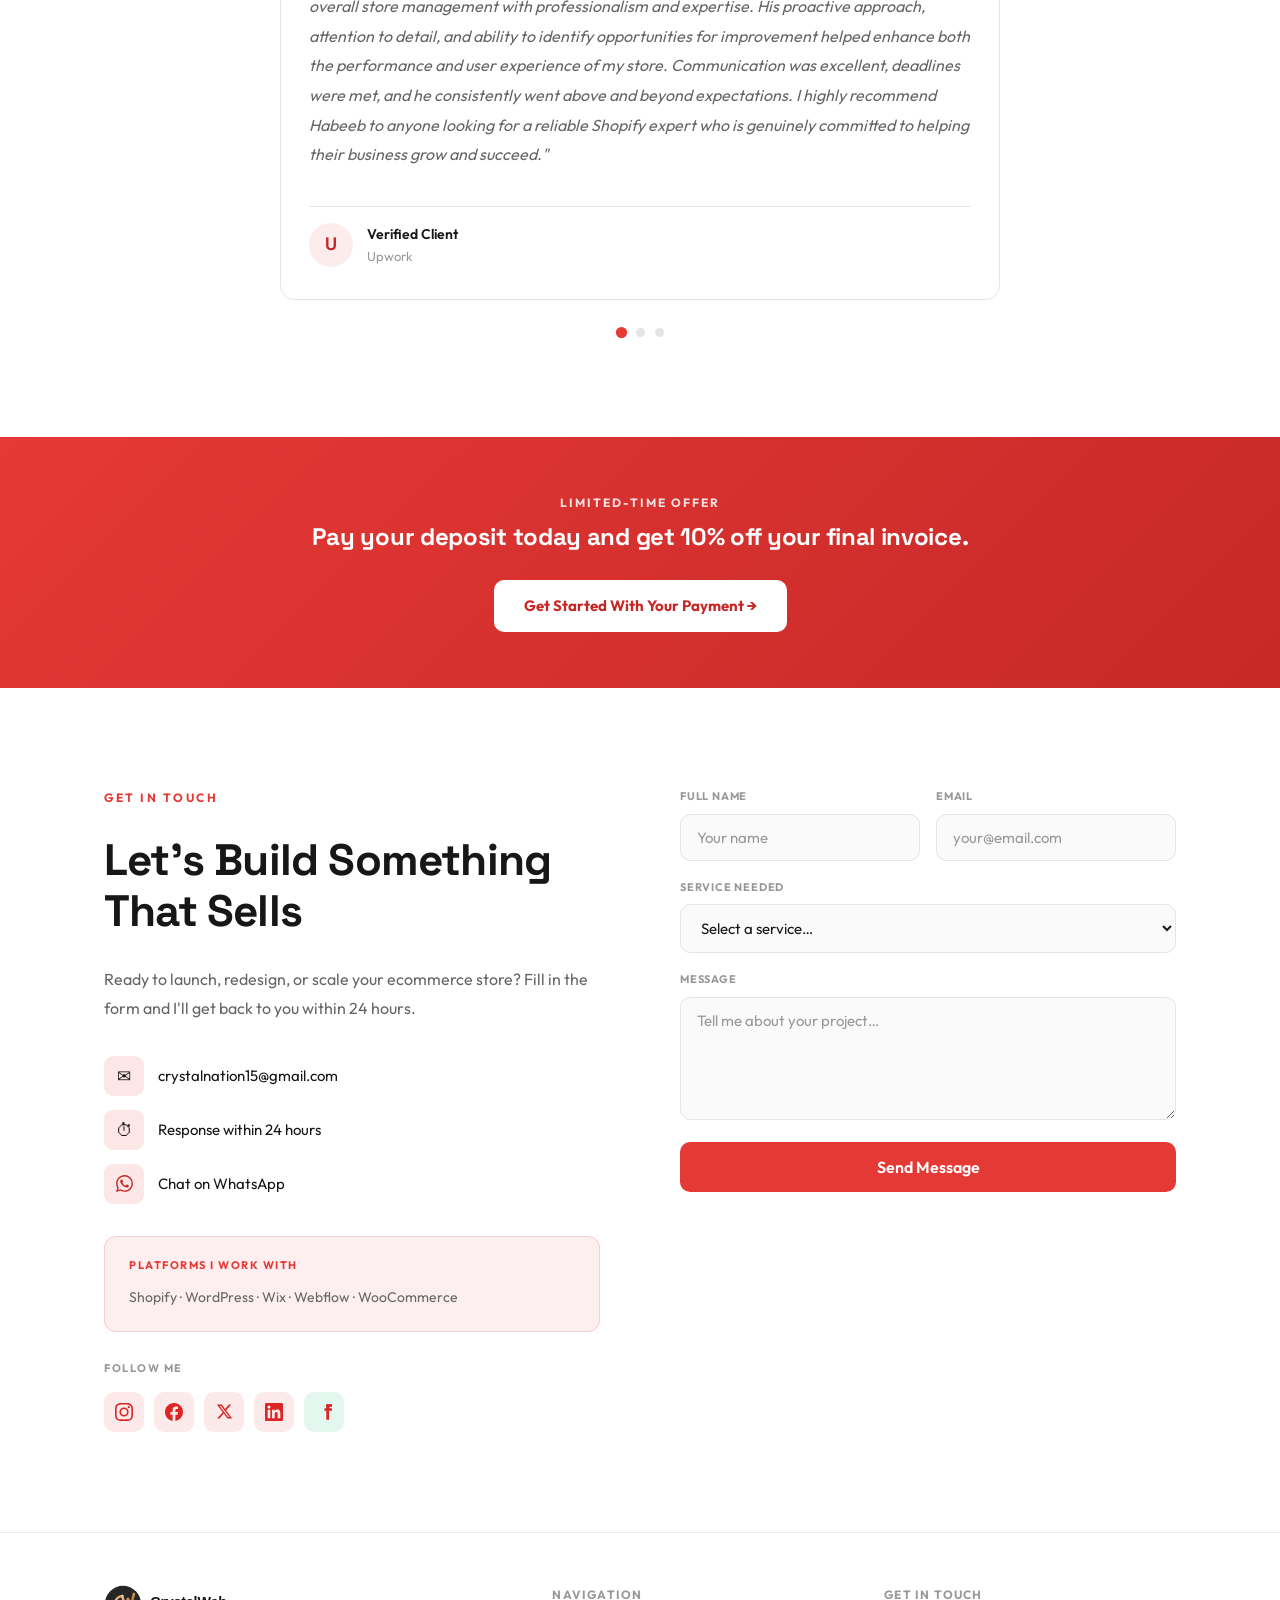
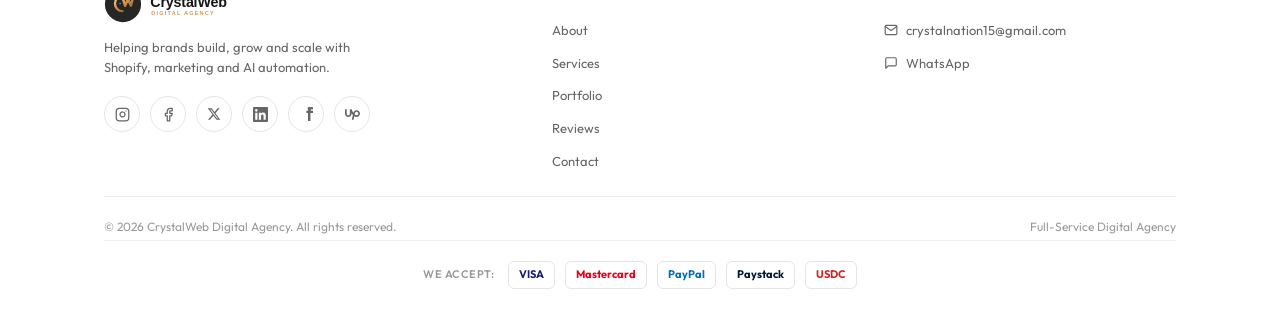
==== commit ccfe5ea8: "Make audit bar permanent, remove dismiss/close button" ====
--- a/index.html
+++ b/index.html
@@ -876,7 +876,7 @@
 </head>
 <body>
 
-<script>try{if(localStorage.getItem('cw-audit-dismissed')!=='1'){document.documentElement.classList.add('has-audit-bar');}}catch(e){document.documentElement.classList.add('has-audit-bar');}</script>
+<script>document.documentElement.classList.add('has-audit-bar');</script>
 
 <!-- ===== FREE AUDIT BAR ===== -->
 <div id="cw-audit-bar">
@@ -887,7 +887,6 @@
     </a>
     <span class="cw-audit-bar-copy">🔍 Free Website Audit — check your SEO &amp; speed score in seconds</span>
     <button type="button" class="cw-audit-bar-btn" onclick="CWAudit.open()">Run Free Audit</button>
-    <button type="button" class="cw-audit-bar-close" onclick="CWAudit.dismissBar()" aria-label="Dismiss">&times;</button>
   </div>
 </div>
 
--- a/assets/audit-widget.css
+++ b/assets/audit-widget.css
@@ -26,11 +26,6 @@
   white-space:nowrap;
 }
 .cw-audit-bar-btn:hover{ opacity:0.9; }
-.cw-audit-bar-close{
-  flex-shrink:0; background:transparent; border:none; color:#fff; opacity:0.8; font-size:18px; line-height:1;
-  cursor:pointer; padding:4px 6px;
-}
-.cw-audit-bar-close:hover{ opacity:1; }
 
 @media (max-width:700px){
   .cw-audit-bar-copy{ display:none; }
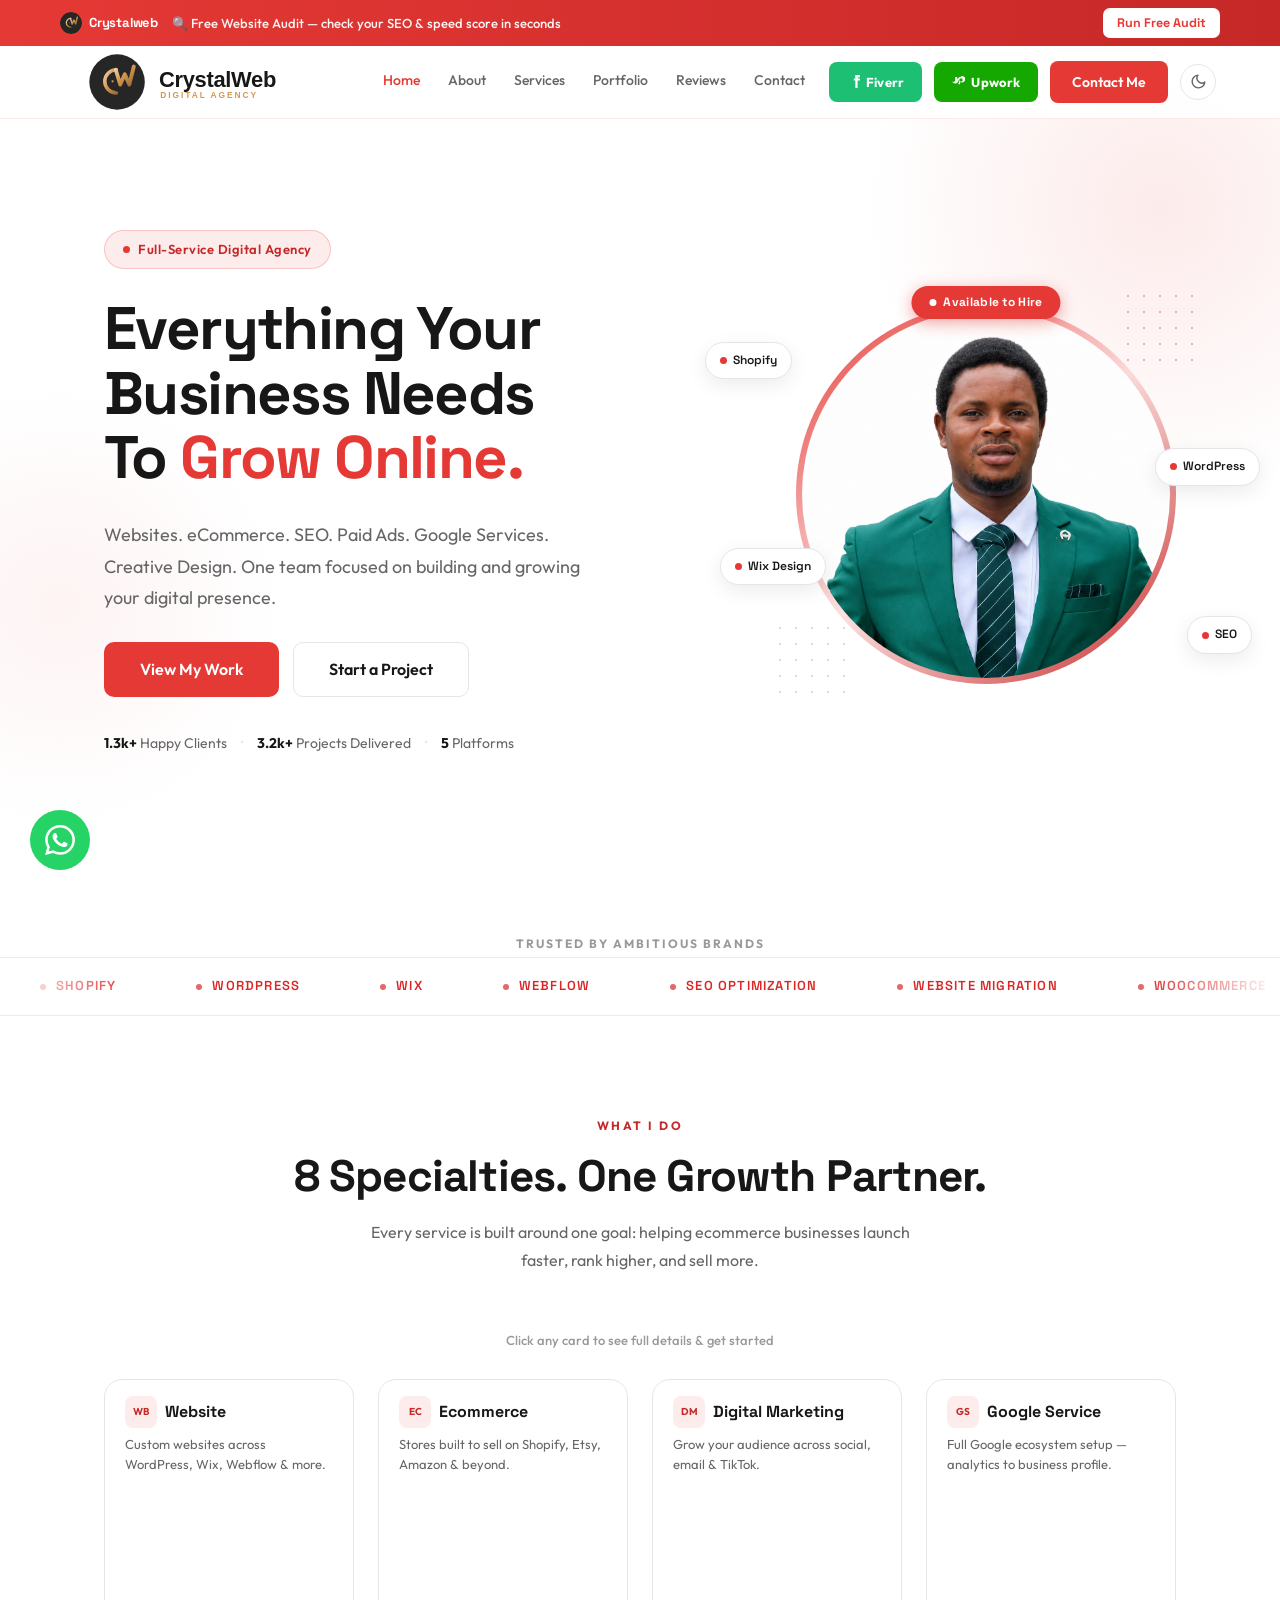
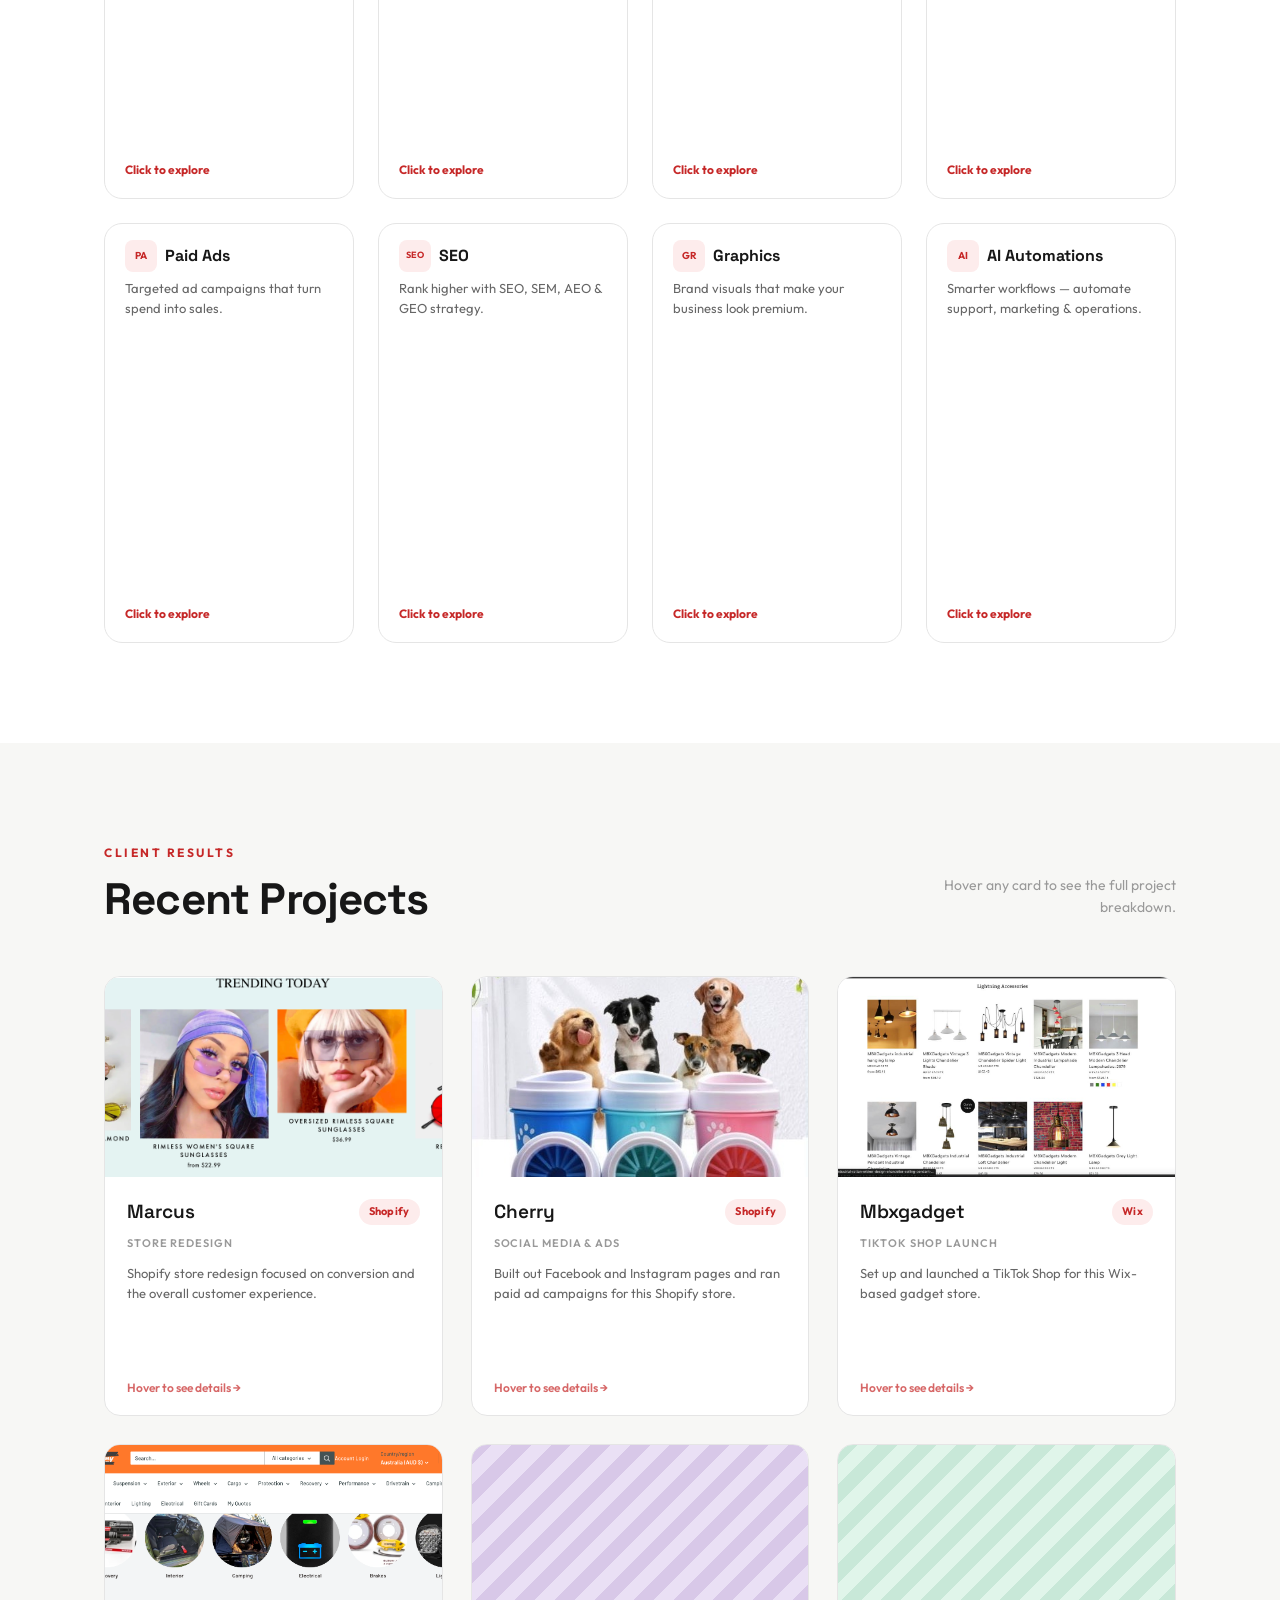
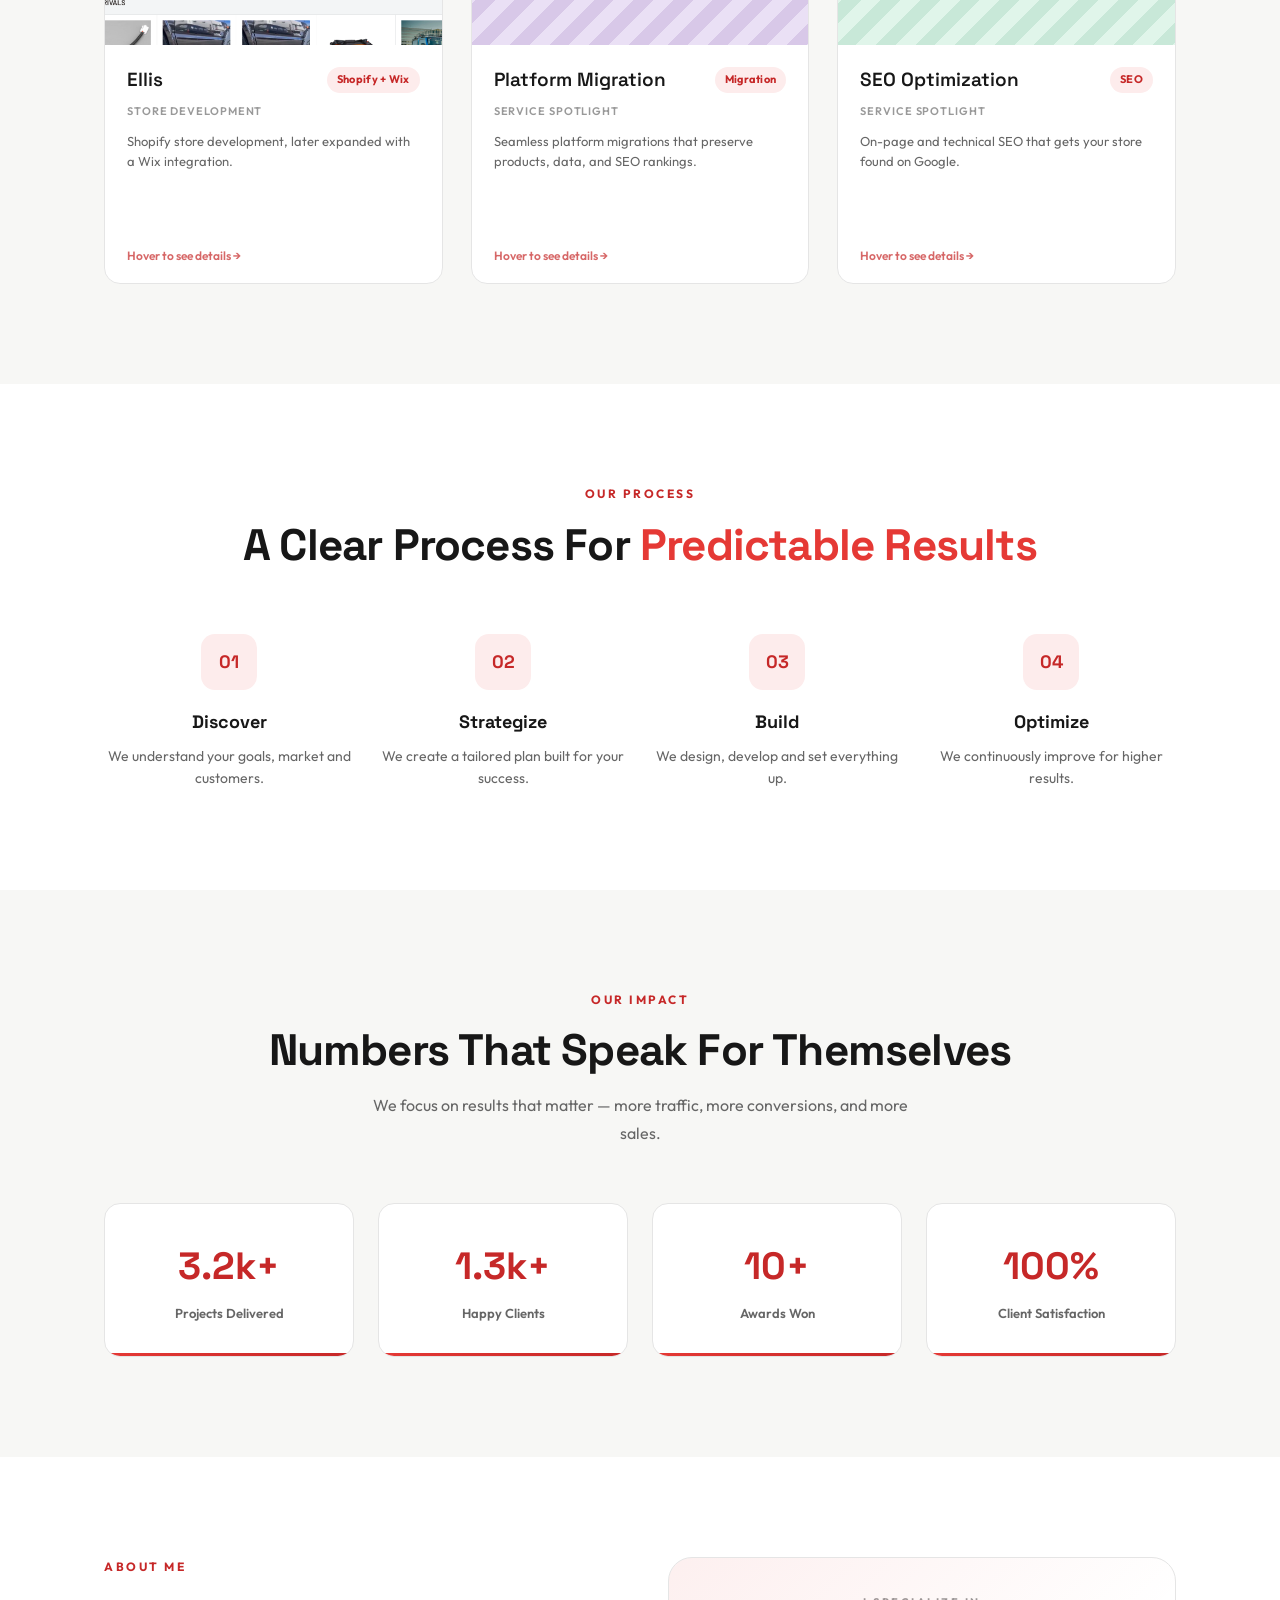
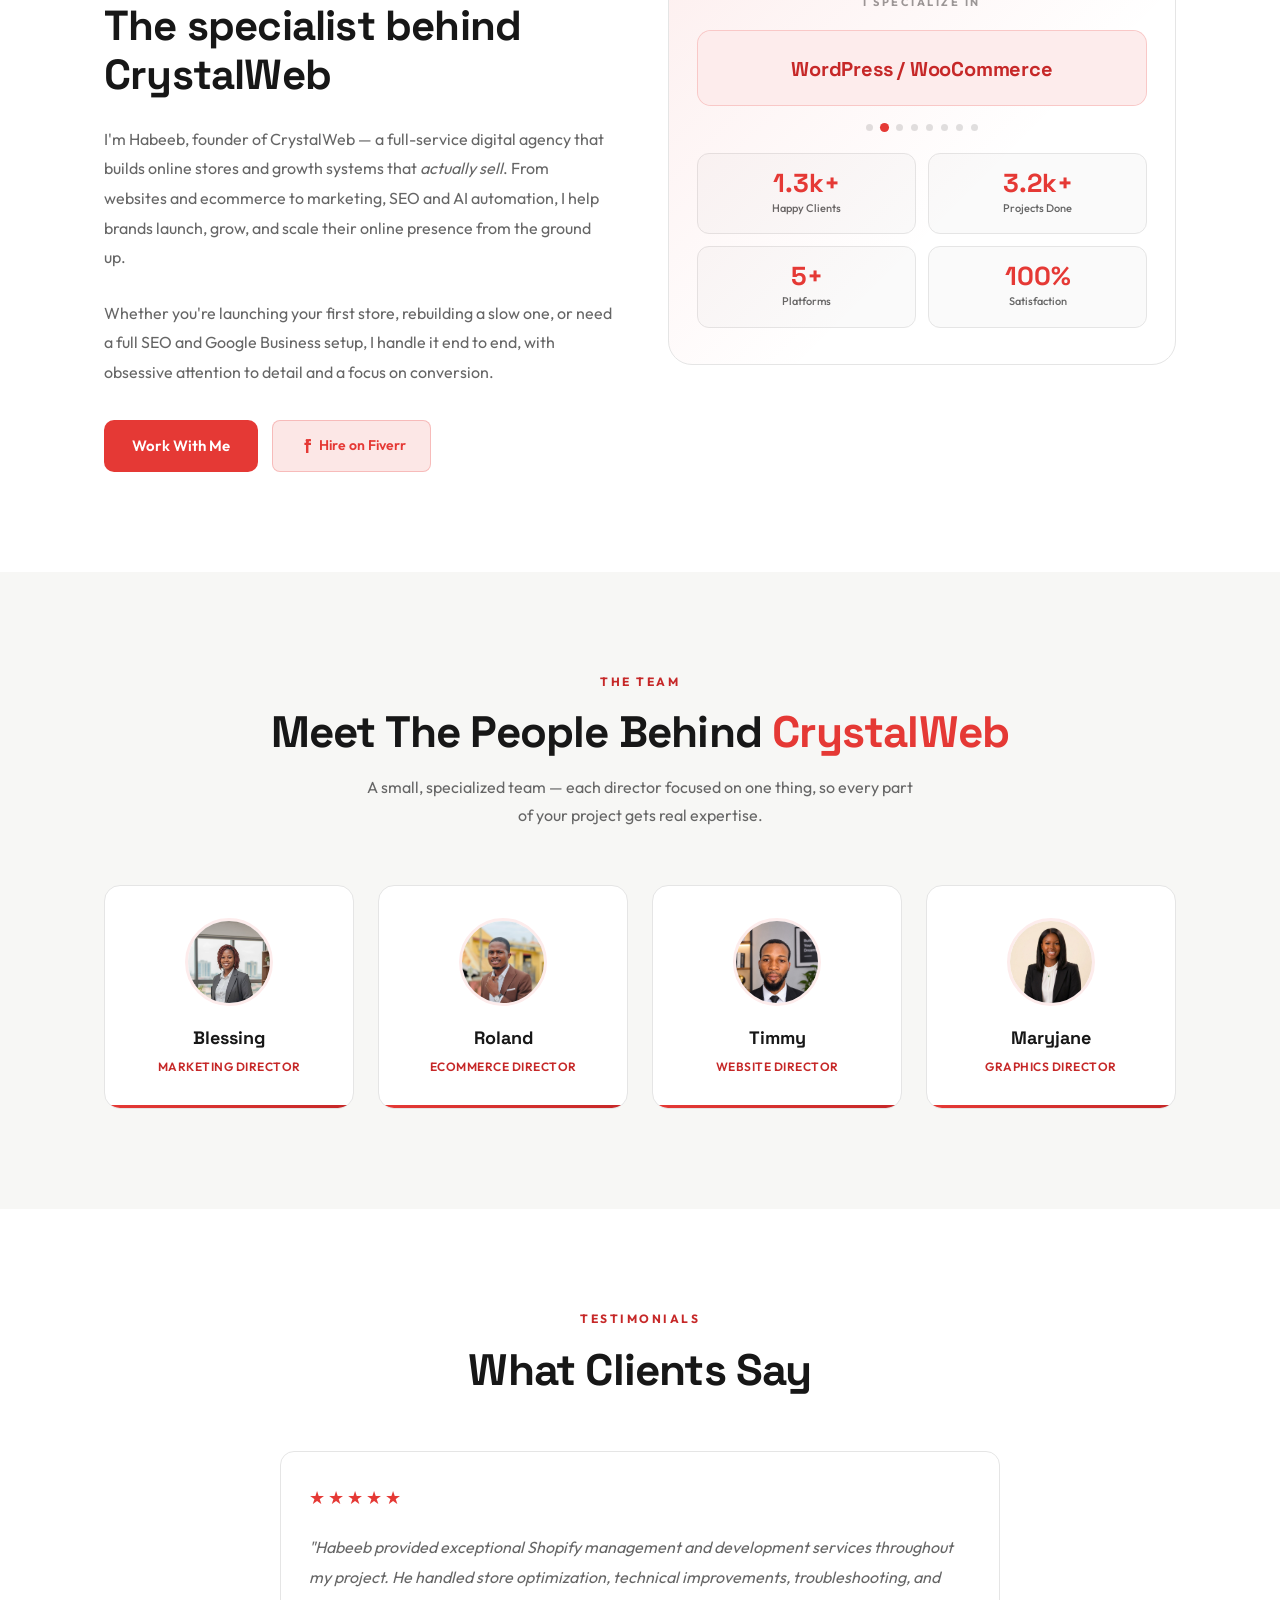
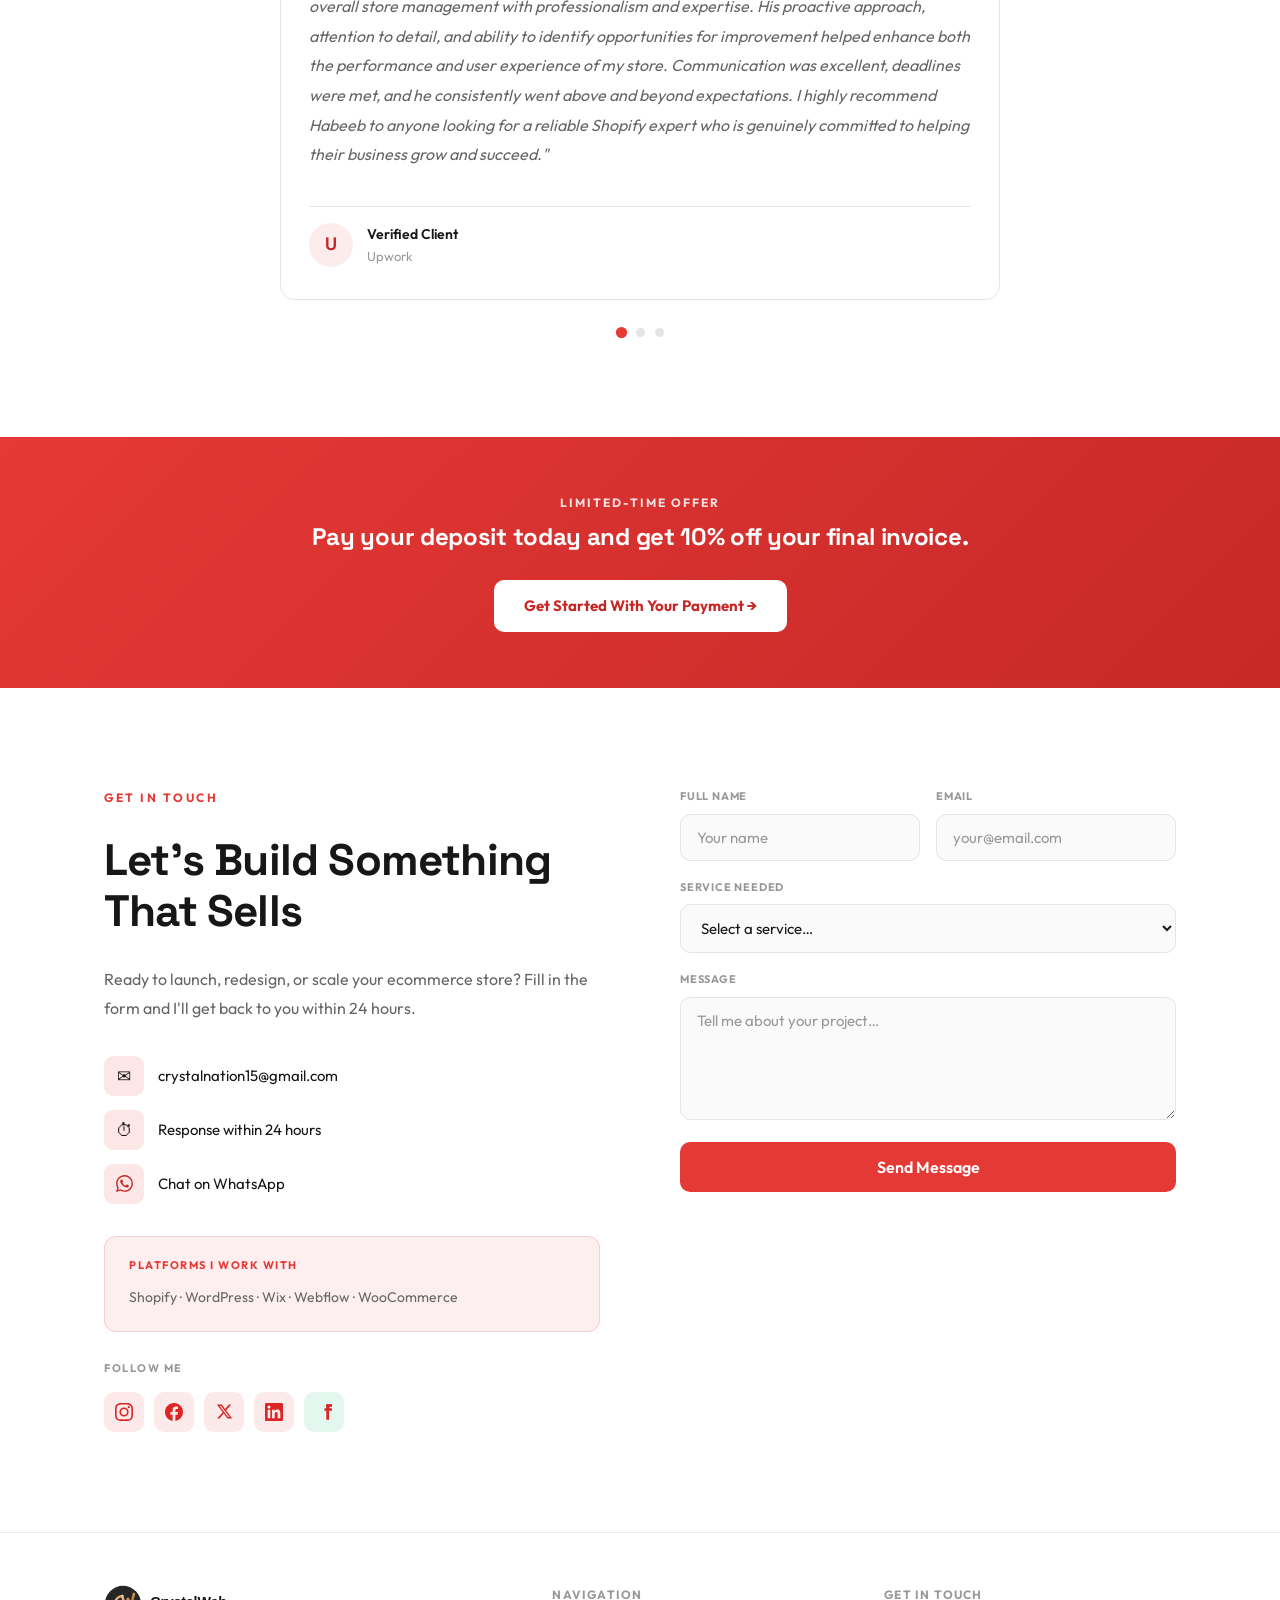
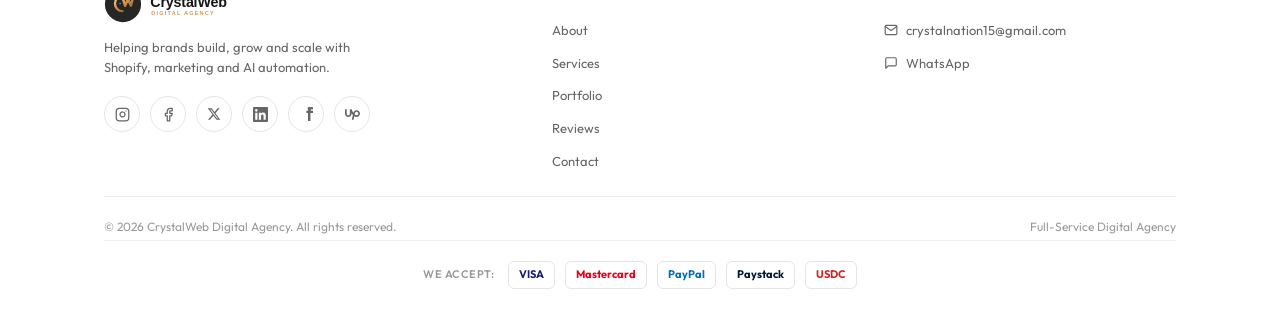
==== commit d3587c79: "Fix mobile horizontal page shift (html needed overflow-x:hidden too)" ====
--- a/index.html
+++ b/index.html
@@ -870,7 +870,7 @@
 }
 </script>
   <link rel="stylesheet" href="assets/svc-flip.css">
-<link rel="stylesheet" href="assets/theme.css?v=2">
+<link rel="stylesheet" href="assets/theme.css?v=3">
 <link rel="stylesheet" href="assets/audit-widget.css">
 <script>try{var _cwt=localStorage.getItem("cw-theme");if(_cwt)document.documentElement.setAttribute("data-theme",_cwt);}catch(e){}</script>
 </head>
--- a/assets/theme.css
+++ b/assets/theme.css
@@ -1,3 +1,8 @@
+/* Prevent the page from ever shifting sideways: without this on html (not just body),
+   any off-screen decorative element inflates the layout viewport on mobile and the
+   whole page becomes horizontally pannable. */
+html { overflow-x: hidden; max-width: 100%; }
+
 /* ===== DARK MODE VARIABLES ===== */
 [data-theme="dark"] {
   --bg: #0D1B2A;
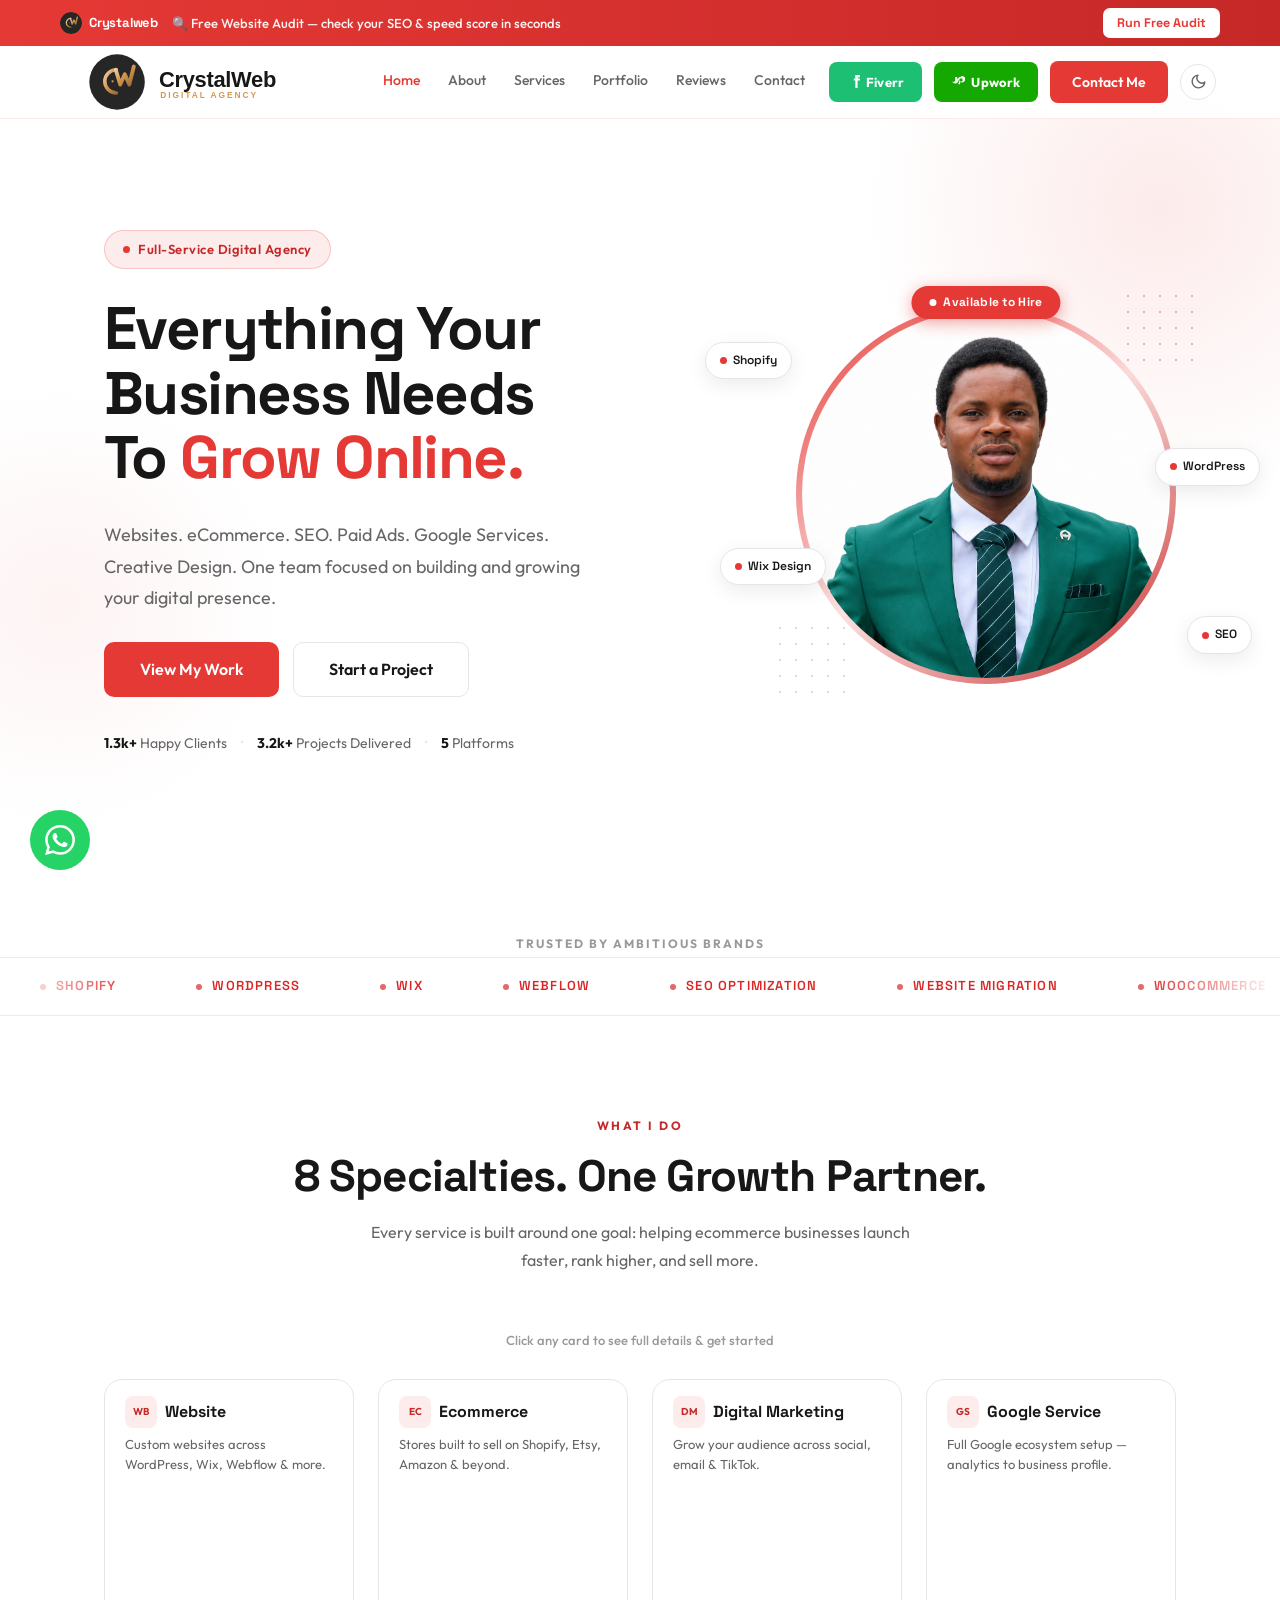
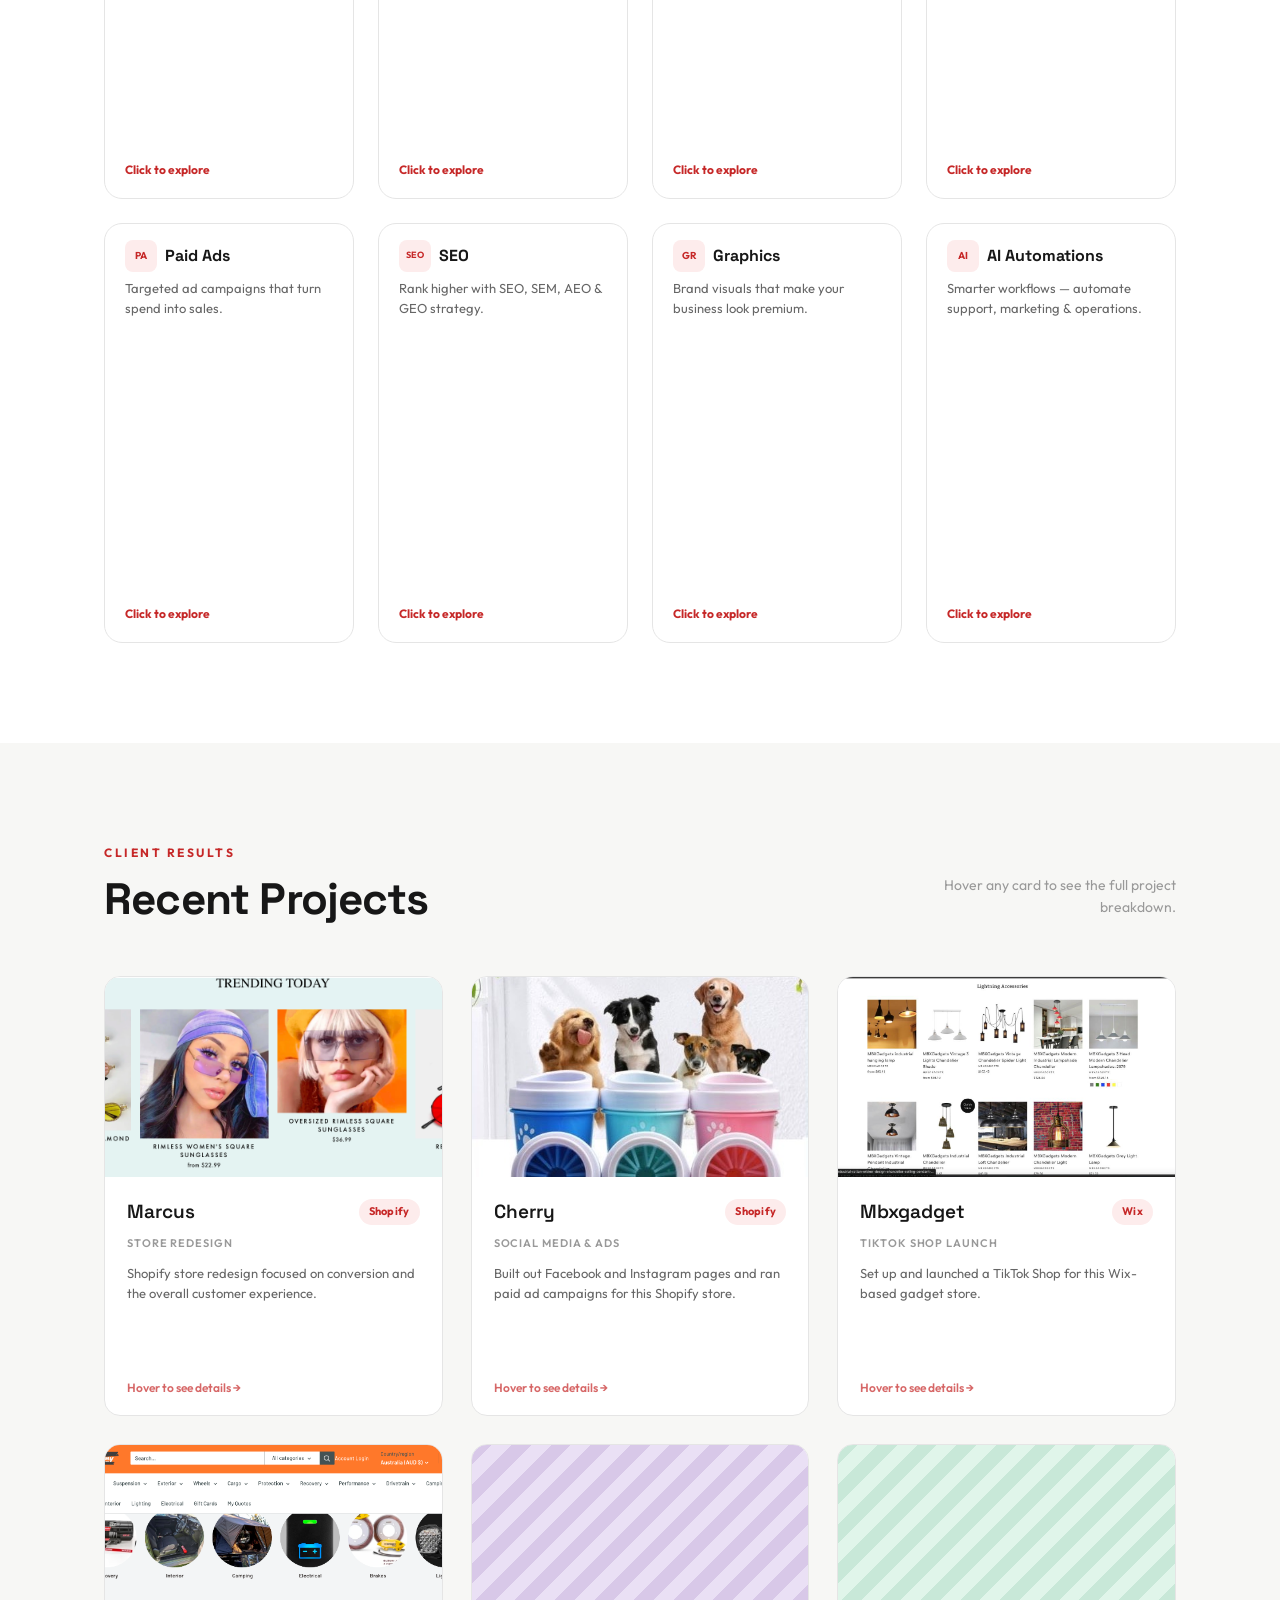
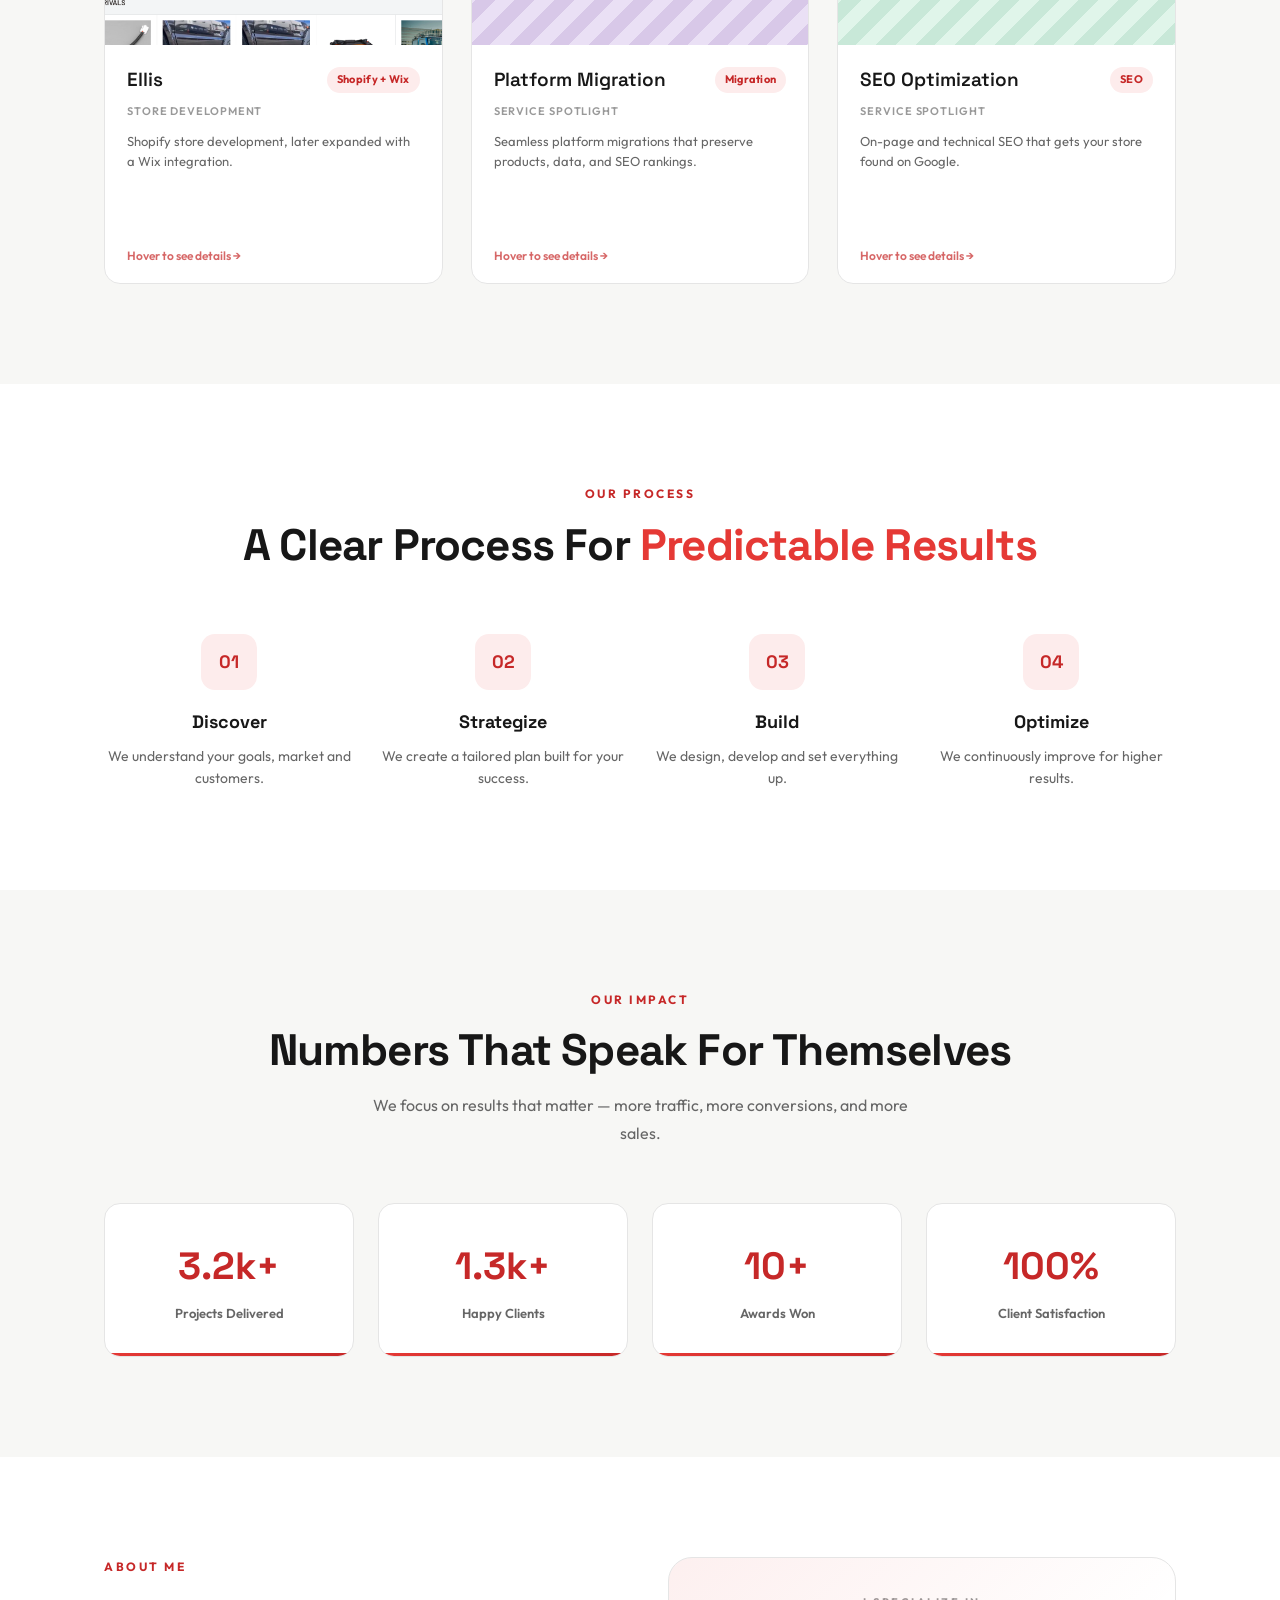
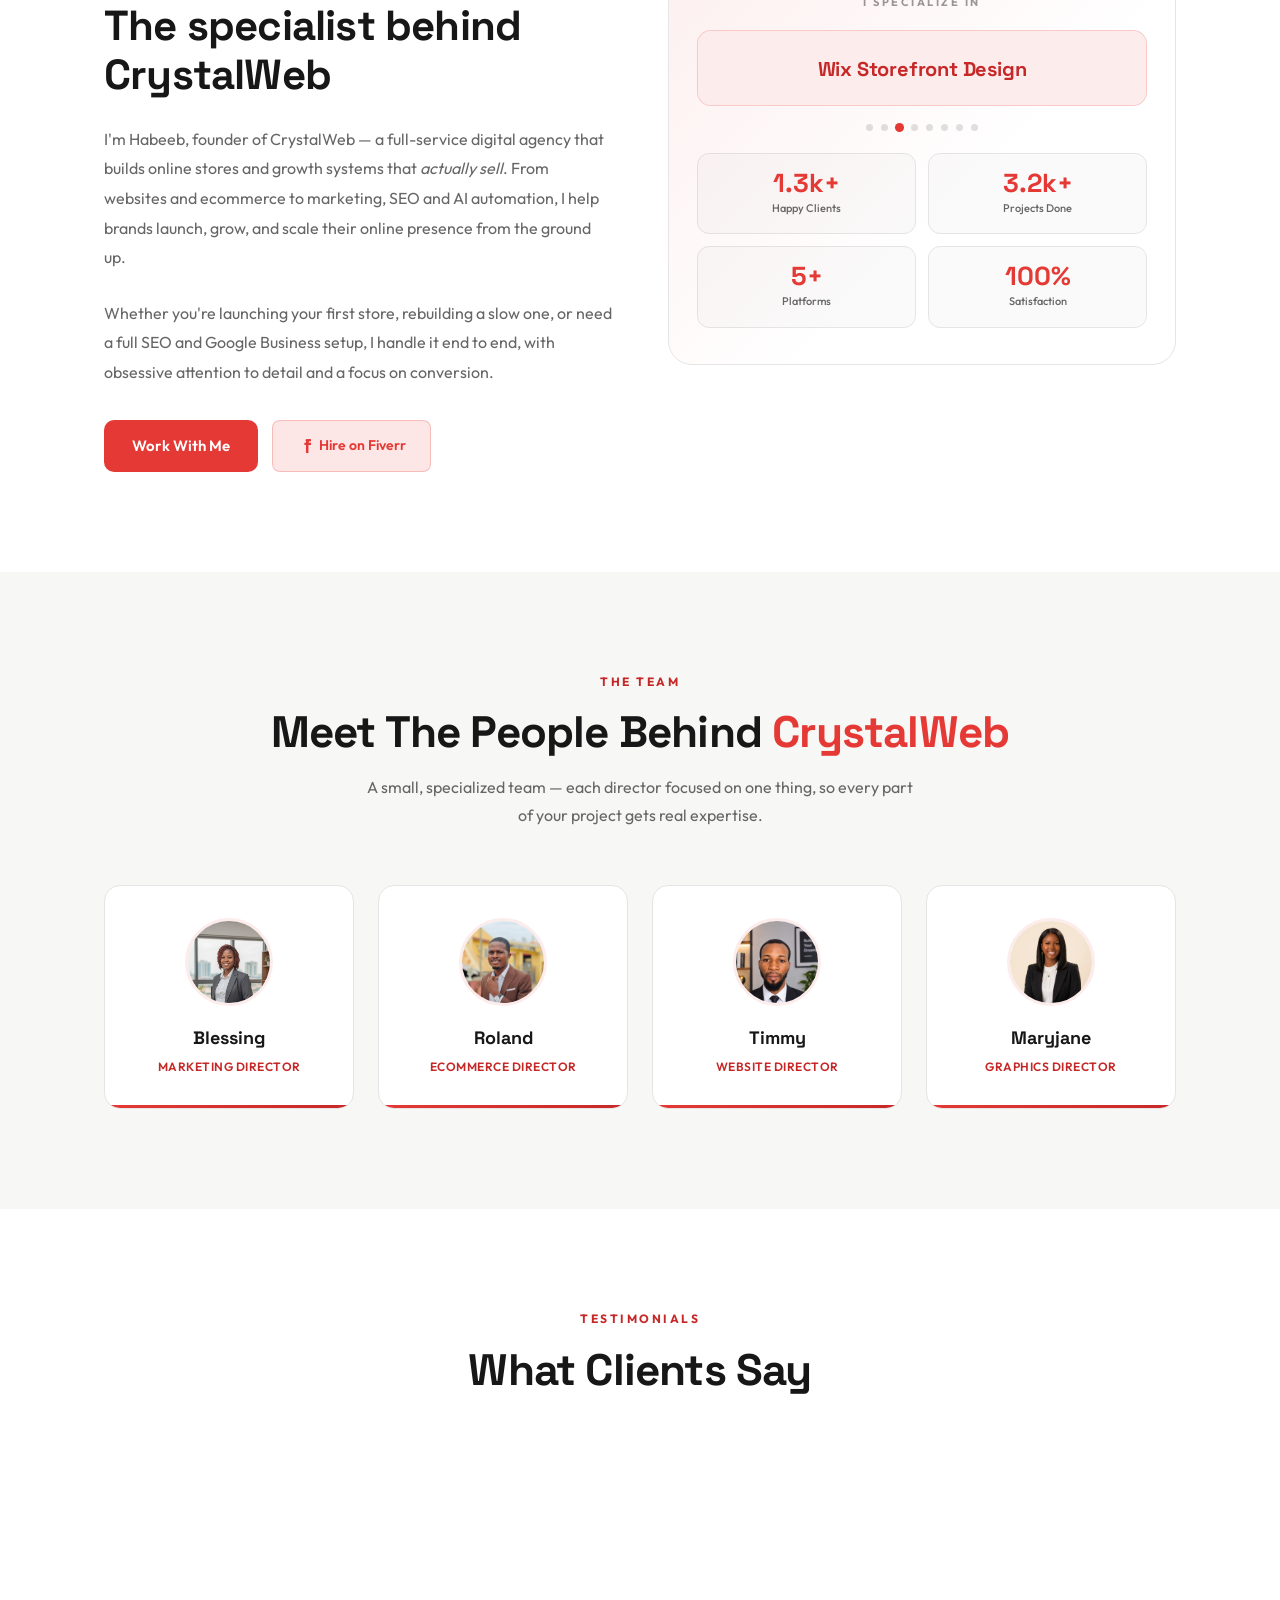
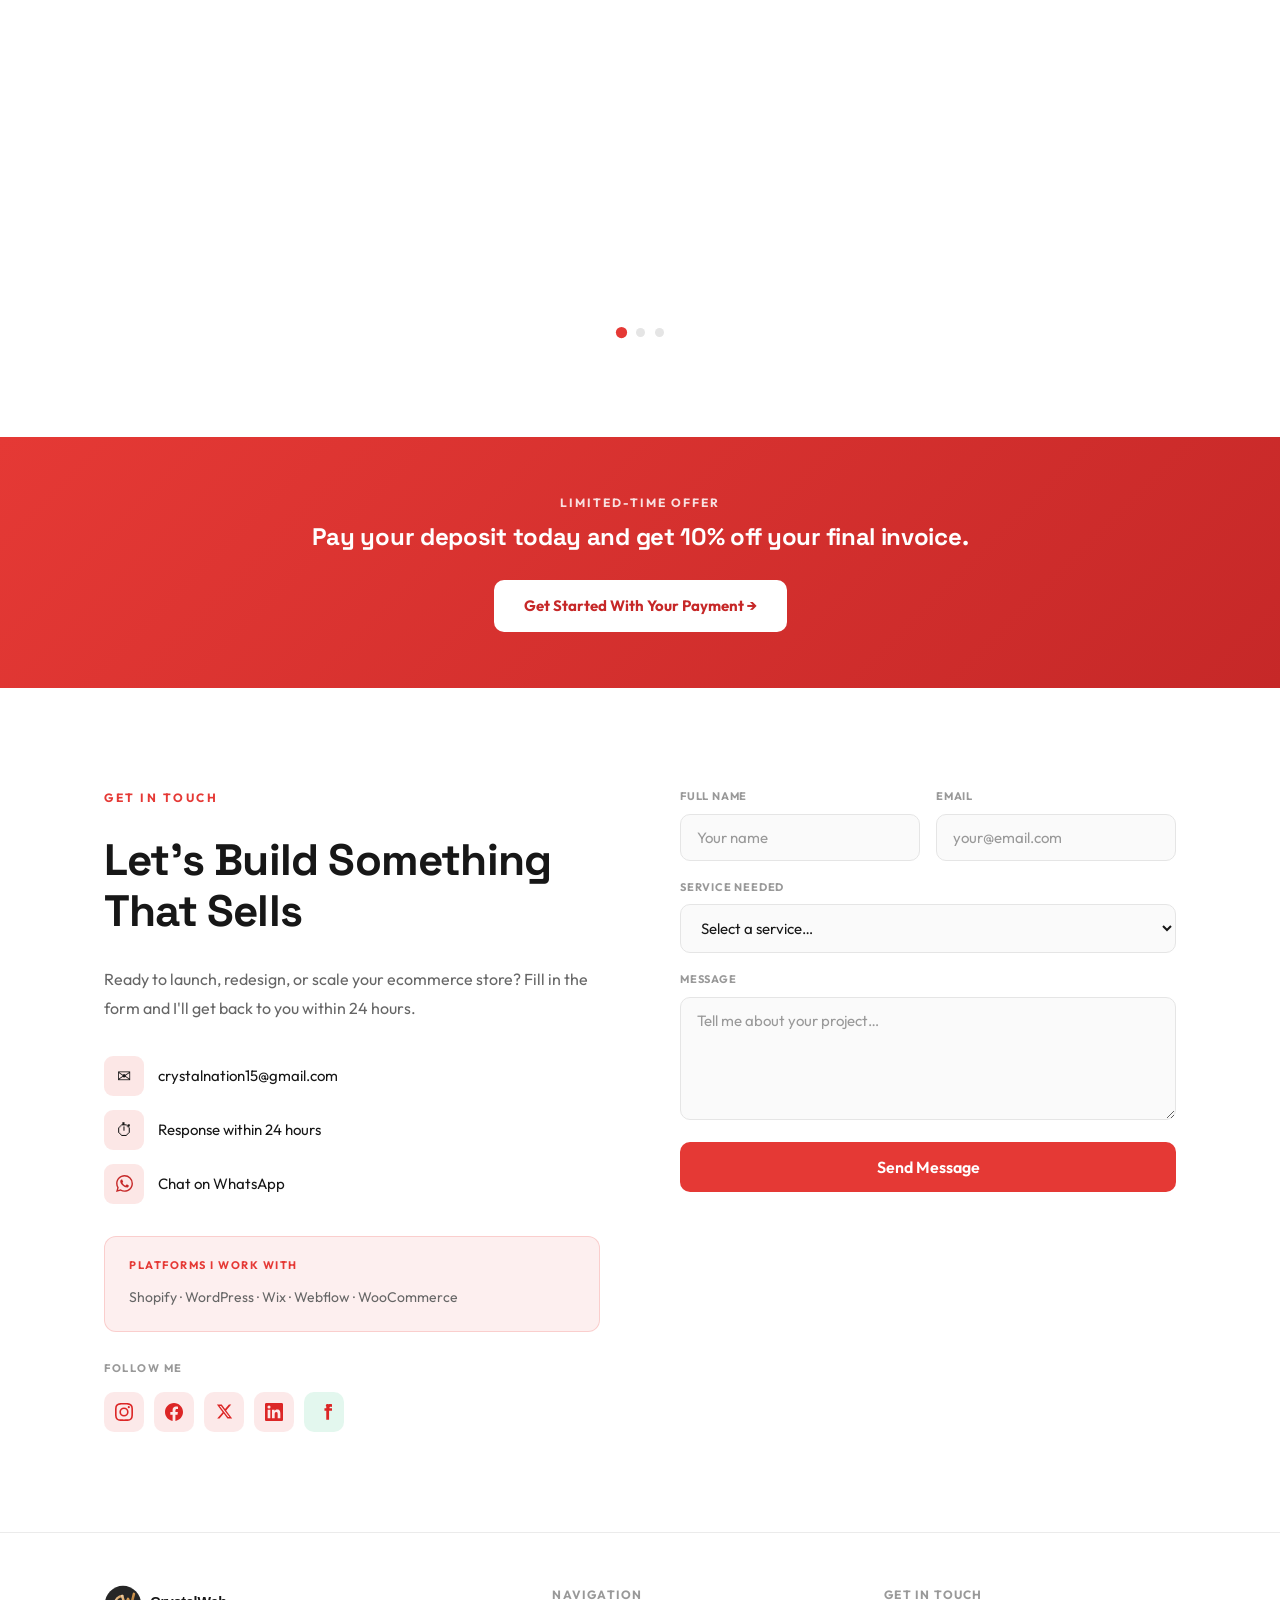
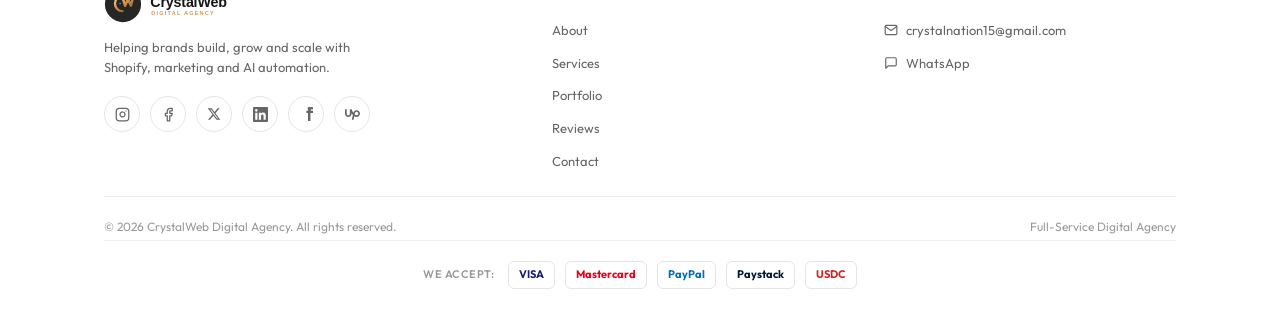
==== commit db6b5947: "Improve SEO/GEO/AEO: fix stale llms.txt stats, add Upwork to entity links, add services FAQ schema l" ====
--- a/index.html
+++ b/index.html
@@ -844,14 +844,16 @@
           "https://www.facebook.com/share/18xt19XSRM/",
           "https://www.linkedin.com/in/habeeb-falade-985258202",
           "https://twitter.com/officialHB31",
-          "https://www.fiverr.com/charlesmic151"
+          "https://www.fiverr.com/charlesmic151",
+          "https://www.upwork.com/freelancers/~01a833a942fd00ba0b"
         ]
       },
       "sameAs": [
         "https://www.instagram.com/mendamyth",
         "https://www.facebook.com/share/18xt19XSRM/",
         "https://www.linkedin.com/in/habeeb-falade-985258202",
-        "https://www.fiverr.com/charlesmic151"
+        "https://www.fiverr.com/charlesmic151",
+        "https://www.upwork.com/freelancers/~01a833a942fd00ba0b"
       ],
       "aggregateRating": {
         "@type": "AggregateRating",
